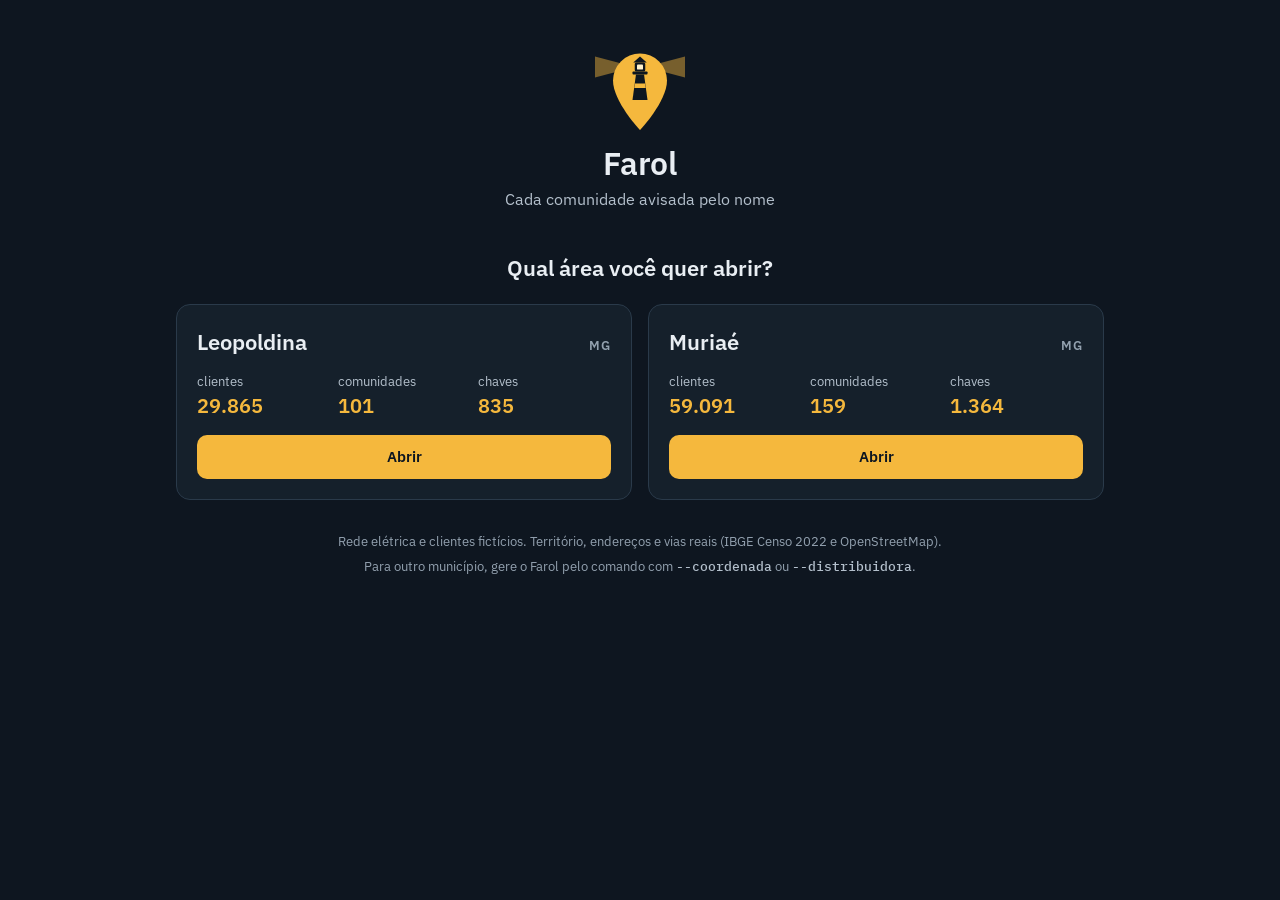
==== saida/index.html @ 522ca76a "Página de entrada, tela de abertura, Trocar área e JavaScript do mapa em MVC Co-Authored-By: Claude " ====
<!doctype html>
<html lang="pt-BR">
<head>
<meta charset="utf-8">
<!-- Página sem script (script-src 'none'); só imagens e fontes embutidas. Calculada pelo entrada.py. -->
<meta http-equiv="Content-Security-Policy" content="default-src 'none'; script-src 'none'; style-src 'unsafe-inline'; img-src https://server.arcgisonline.com data:; font-src data:; connect-src 'none'; media-src 'none'; object-src 'none'; frame-src 'none'; worker-src 'none'; base-uri 'none'; form-action 'none'">
<meta name="viewport" content="width=device-width, initial-scale=1">
<title>Farol · Escolha a área</title>
<link rel="icon" type="image/svg+xml" href="[data-uri]">
<!-- IBM Plex Sans embutida (SIL OFL 1.1; ver vendor/ibm-plex/) -->
<style>@font-face{font-family:'IBM Plex Sans';font-style:normal;font-weight:400;font-display:swap;src:url([data-uri]) format('woff2')}
@font-face{font-family:'IBM Plex Sans';font-style:normal;font-weight:500;font-display:swap;src:url([data-uri]) format('woff2')}
@font-face{font-family:'IBM Plex Sans';font-style:normal;font-weight:600;font-display:swap;src:url([data-uri]) format('woff2')}
@font-face{font-family:'IBM Plex Mono';font-style:normal;font-weight:500;font-display:swap;src:url([data-uri]) format('woff2')}</style>
<style>
:root { color-scheme: dark; --noite: #0E1620; --sup: #15202B; --sup2: #1C2A37; --linha: #2A3A4A; --texto: #E9EEF3;
  --texto2: #B4C0CC; --apagado: #93A1AF; --ambar: #F5B83D; --info: #6CB4FF; }
* { box-sizing: border-box; }
html, body { margin: 0; min-height: 100%; background: var(--noite); color: var(--texto);
  font: 15px/1.5 "IBM Plex Sans", system-ui, -apple-system, "Segoe UI", sans-serif; }
main { max-width: 960px; margin: 0 auto; padding: 40px 16px 32px; }
.mono { font-family: "IBM Plex Mono", ui-monospace, Consolas, monospace; }

/* Abertura: logo, nome e slogan no topo da página */
.topo { display: grid; justify-items: center; gap: 6px; text-align: center; }
.topo svg { width: 96px; height: 96px; display: block; }
.nome { margin: 4px 0 0; font-size: 32px; font-weight: 600; letter-spacing: -.01em; line-height: 1.1; }
.slogan { margin: 0; font-size: 16px; color: var(--texto2); }

/* Escolha da área */
.escolha { margin-top: 40px; }
h1 { margin: 0 0 20px; font-size: 22px; font-weight: 600; text-align: center; }
.cartoes { display: grid; grid-template-columns: repeat(auto-fit, minmax(260px, 1fr)); gap: 16px; margin: 0; padding: 0; list-style: none; }
.cartao { display: grid; gap: 14px; padding: 20px; border-radius: 14px; background: var(--sup); border: 1px solid var(--linha); }
.cartao-cab { display: flex; align-items: baseline; justify-content: space-between; gap: 10px; }
.cartao h2 { margin: 0; font-size: 22px; font-weight: 600; }
.uf { font-size: 13px; font-weight: 600; letter-spacing: .07em; color: var(--apagado); }
.numeros { display: grid; grid-template-columns: repeat(3, minmax(0, 1fr)); gap: 8px; margin: 0; }
.numeros div { min-width: 0; }
.numeros dt { font-size: 12.5px; color: var(--texto2); }
.numeros dd { margin: 0; font-size: 20px; font-weight: 600; color: var(--ambar); font-variant-numeric: tabular-nums; }
.abrir { display: flex; align-items: center; justify-content: center; min-height: 44px; border-radius: 10px;
  background: var(--ambar); color: var(--noite); font-weight: 600; text-decoration: none; }
.abrir:hover { filter: brightness(1.06); }
.abrir:focus-visible { outline: 2px solid var(--info); outline-offset: 2px; }
.vazio { text-align: center; color: var(--texto2); }
footer { margin-top: 32px; display: grid; gap: 6px; text-align: center; font-size: 13px; color: var(--apagado); }
footer p { margin: 0; }
code { font-family: "IBM Plex Mono", ui-monospace, Consolas, monospace; font-size: 12.5px; color: var(--texto2); white-space: nowrap; }

/* Abertura curta, só com CSS (~1,2 s): o logo aparece grande no centro, o feixe gira uma vez,
   o logo sobe para o topo e os cartões aparecem. Com movimento reduzido, a página já abre pronta. */
.topo .feixe { transform-box: view-box; transform-origin: 32px 18px; }
@media (prefers-reduced-motion: no-preference) {
  .topo { animation: subir .5s cubic-bezier(.2, .7, .2, 1) .7s both; }
  .topo svg { animation: encolher .5s cubic-bezier(.2, .7, .2, 1) .7s both; }
  .topo .feixe { animation: feixe-gira .7s ease-in-out both; }
  .nome, .slogan { animation: surgir .35s ease .25s both; }
  .escolha, footer { animation: surgir .4s ease .95s both; }
}
/* só o logo cresce (o cabeçalho inteiro ampliado passaria da largura da tela) */
@keyframes subir { from { transform: translateY(calc(50vh - 150px)); } to { transform: none; } }
@keyframes encolher { from { transform: scale(1.6); } to { transform: none; } }
@keyframes feixe-gira { 0% { transform: scaleX(1); } 25% { transform: scaleX(.12); opacity: .5; } 50% { transform: scaleX(-1); }
  75% { transform: scaleX(-.12); opacity: .5; } 100% { transform: scaleX(1); } }
@keyframes surgir { from { opacity: 0; transform: translateY(10px); } to { opacity: 1; transform: none; } }
</style>
</head>
<body>
<main>
  <header class="topo">
    <svg xmlns="http://www.w3.org/2000/svg" viewBox="0 0 64 64" fill="none">
  <g class="feixe">
  <path d="M28.5 18 L2 11 L2 25 Z" fill="#F5B83D" opacity="0.45"/>
  <path d="M35.5 18 L62 11 L62 25 Z" fill="#F5B83D" opacity="0.45"/>
  </g>
  <path d="M32 60 C32 60 14 41 14 27 A18 18 0 0 1 50 27 C50 41 32 60 32 60 Z" fill="#F5B83D"/>
  <path d="M27.5 15 L32 11 L36.5 15 Z" fill="#0E1620"/>
  <rect x="28.5" y="15" width="7" height="6" rx="1" fill="#0E1620"/>
  <rect x="30" y="16.3" width="4" height="3.4" rx="0.6" fill="#FFF1CC"/>
  <rect x="27" y="21" width="10" height="2" rx="0.5" fill="#0E1620"/>
  <path d="M29.3 23 L34.7 23 L37 40 L27 40 Z" fill="#0E1620"/>
  <path d="M28.6 29 L35.4 29 L35.8 32 L28.2 32 Z" fill="#F5B83D"/>
</svg>
    <p class="nome">Farol</p>
    <p class="slogan">Cada comunidade avisada pelo nome</p>
  </header>
  <section class="escolha" aria-labelledby="pergunta">
    <h1 id="pergunta">Qual área você quer abrir?</h1>
    <ul class="cartoes">
      <li class="cartao">
        <div class="cartao-cab"><h2>Leopoldina</h2><span class="uf">MG</span></div>
        <dl class="numeros">
          <div><dt>clientes</dt><dd>29.865</dd></div>
          <div><dt>comunidades</dt><dd>101</dd></div>
          <div><dt>chaves</dt><dd>835</dd></div>
        </dl>
        <a class="abrir" href="mapa_comunidades.html" aria-label="Abrir Leopoldina/MG">Abrir</a>
      </li>
      <li class="cartao">
        <div class="cartao-cab"><h2>Muriaé</h2><span class="uf">MG</span></div>
        <dl class="numeros">
          <div><dt>clientes</dt><dd>59.091</dd></div>
          <div><dt>comunidades</dt><dd>159</dd></div>
          <div><dt>chaves</dt><dd>1.364</dd></div>
        </dl>
        <a class="abrir" href="muriae/mapa_comunidades.html" aria-label="Abrir Muriaé/MG">Abrir</a>
      </li>
    </ul>
  </section>
  <footer>
    <p>Rede elétrica e clientes fictícios. Território, endereços e vias reais (IBGE Censo 2022 e OpenStreetMap).</p>
    <p>Para outro município, gere o Farol pelo comando com <code>--coordenada</code> ou <code>--distribuidora</code>.</p>
  </footer>
</main>
</body>
</html>
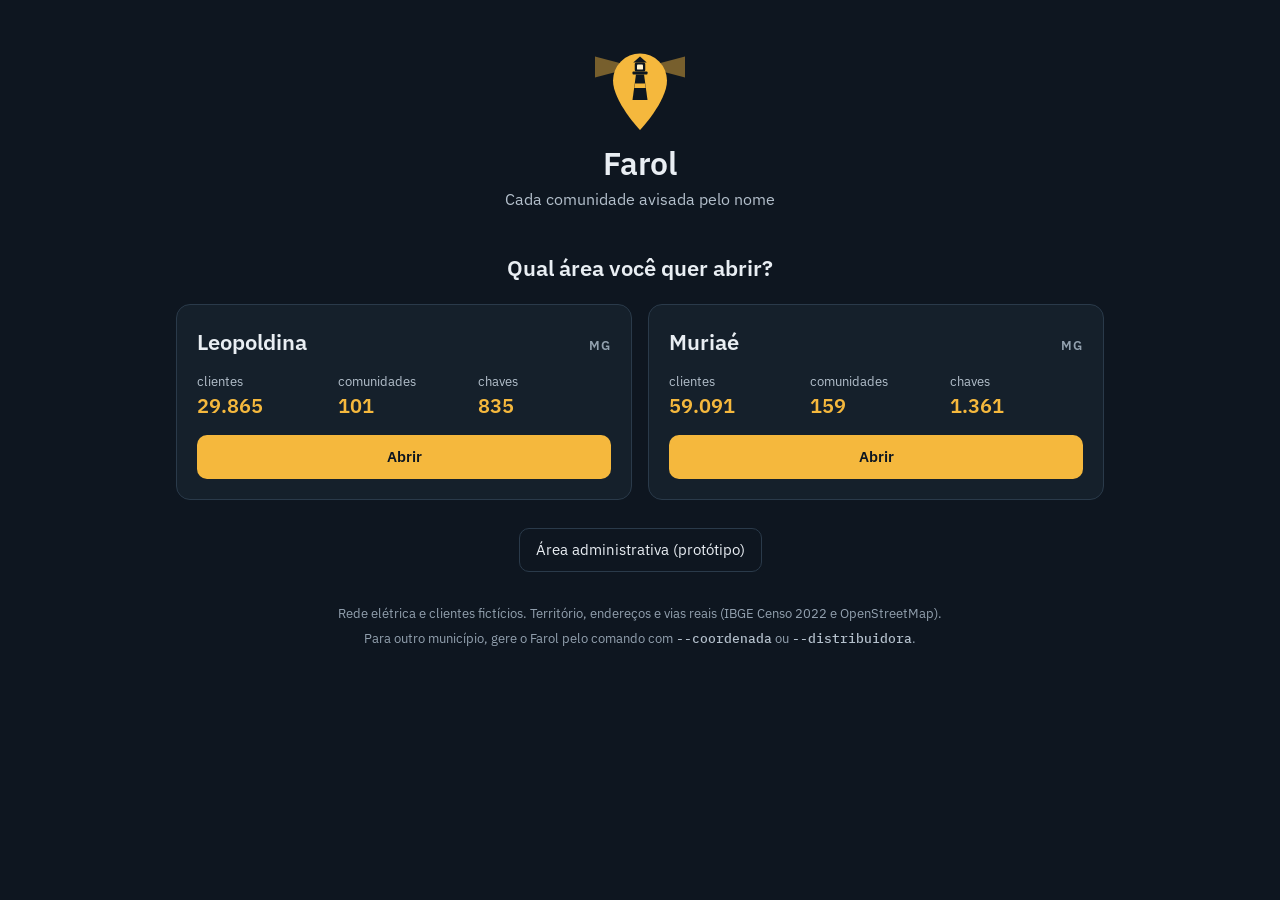
==== commit ca0a080b: "Área administrativa (protótipo): empresas, usuários, perfis e geração do .toml - saida/admin.html ge" ====
--- a/saida/index.html
+++ b/saida/index.html
@@ -44,9 +44,27 @@
 .abrir:hover { filter: brightness(1.06); }
 .abrir:focus-visible { outline: 2px solid var(--info); outline-offset: 2px; }
 .vazio { text-align: center; color: var(--texto2); }
+.admin { margin: 28px 0 0; text-align: center; }
+.admin a { display: inline-flex; align-items: center; min-height: 44px; padding: 0 16px; border-radius: 10px;
+  border: 1px solid var(--linha); color: var(--texto); text-decoration: none; }
+.admin a:hover { background: var(--sup); }
+.admin a:focus-visible { outline: 2px solid var(--info); outline-offset: 2px; }
 footer { margin-top: 32px; display: grid; gap: 6px; text-align: center; font-size: 13px; color: var(--apagado); }
 footer p { margin: 0; }
 code { font-family: "IBM Plex Mono", ui-monospace, Consolas, monospace; font-size: 12.5px; color: var(--texto2); white-space: nowrap; }
+
+@media (max-width: 640px) {
+  main { padding-top: 28px; }
+  .nome { font-size: 28px; }
+  .slogan { font-size: 14px; }
+  .escolha { margin-top: 28px; }
+  h1 { font-size: 20px; margin-bottom: 16px; }
+  .cartoes { gap: 12px; }
+  .cartao { padding: 16px; }
+  .cartao h2 { font-size: 20px; }
+  .numeros { gap: 6px; }
+  .numeros dd { font-size: 18px; }
+}
 
 /* Abertura curta, só com CSS (~1,2 s): o logo aparece grande no centro, o feixe gira uma vez,
    o logo sobe para o topo e os cartões aparecem. Com movimento reduzido, a página já abre pronta. */
@@ -56,7 +74,7 @@
   .topo svg { animation: encolher .5s cubic-bezier(.2, .7, .2, 1) .7s both; }
   .topo .feixe { animation: feixe-gira .7s ease-in-out both; }
   .nome, .slogan { animation: surgir .35s ease .25s both; }
-  .escolha, footer { animation: surgir .4s ease .95s both; }
+  .escolha, .admin, footer { animation: surgir .4s ease .95s both; }
 }
 /* só o logo cresce (o cabeçalho inteiro ampliado passaria da largura da tela) */
 @keyframes subir { from { transform: translateY(calc(50vh - 150px)); } to { transform: none; } }
@@ -102,12 +120,13 @@
         <dl class="numeros">
           <div><dt>clientes</dt><dd>59.091</dd></div>
           <div><dt>comunidades</dt><dd>159</dd></div>
-          <div><dt>chaves</dt><dd>1.364</dd></div>
+          <div><dt>chaves</dt><dd>1.361</dd></div>
         </dl>
         <a class="abrir" href="muriae/mapa_comunidades.html" aria-label="Abrir Muriaé/MG">Abrir</a>
       </li>
     </ul>
   </section>
+  <p class="admin"><a href="admin.html">Área administrativa (protótipo)</a></p>
   <footer>
     <p>Rede elétrica e clientes fictícios. Território, endereços e vias reais (IBGE Censo 2022 e OpenStreetMap).</p>
     <p>Para outro município, gere o Farol pelo comando com <code>--coordenada</code> ou <code>--distribuidora</code>.</p>
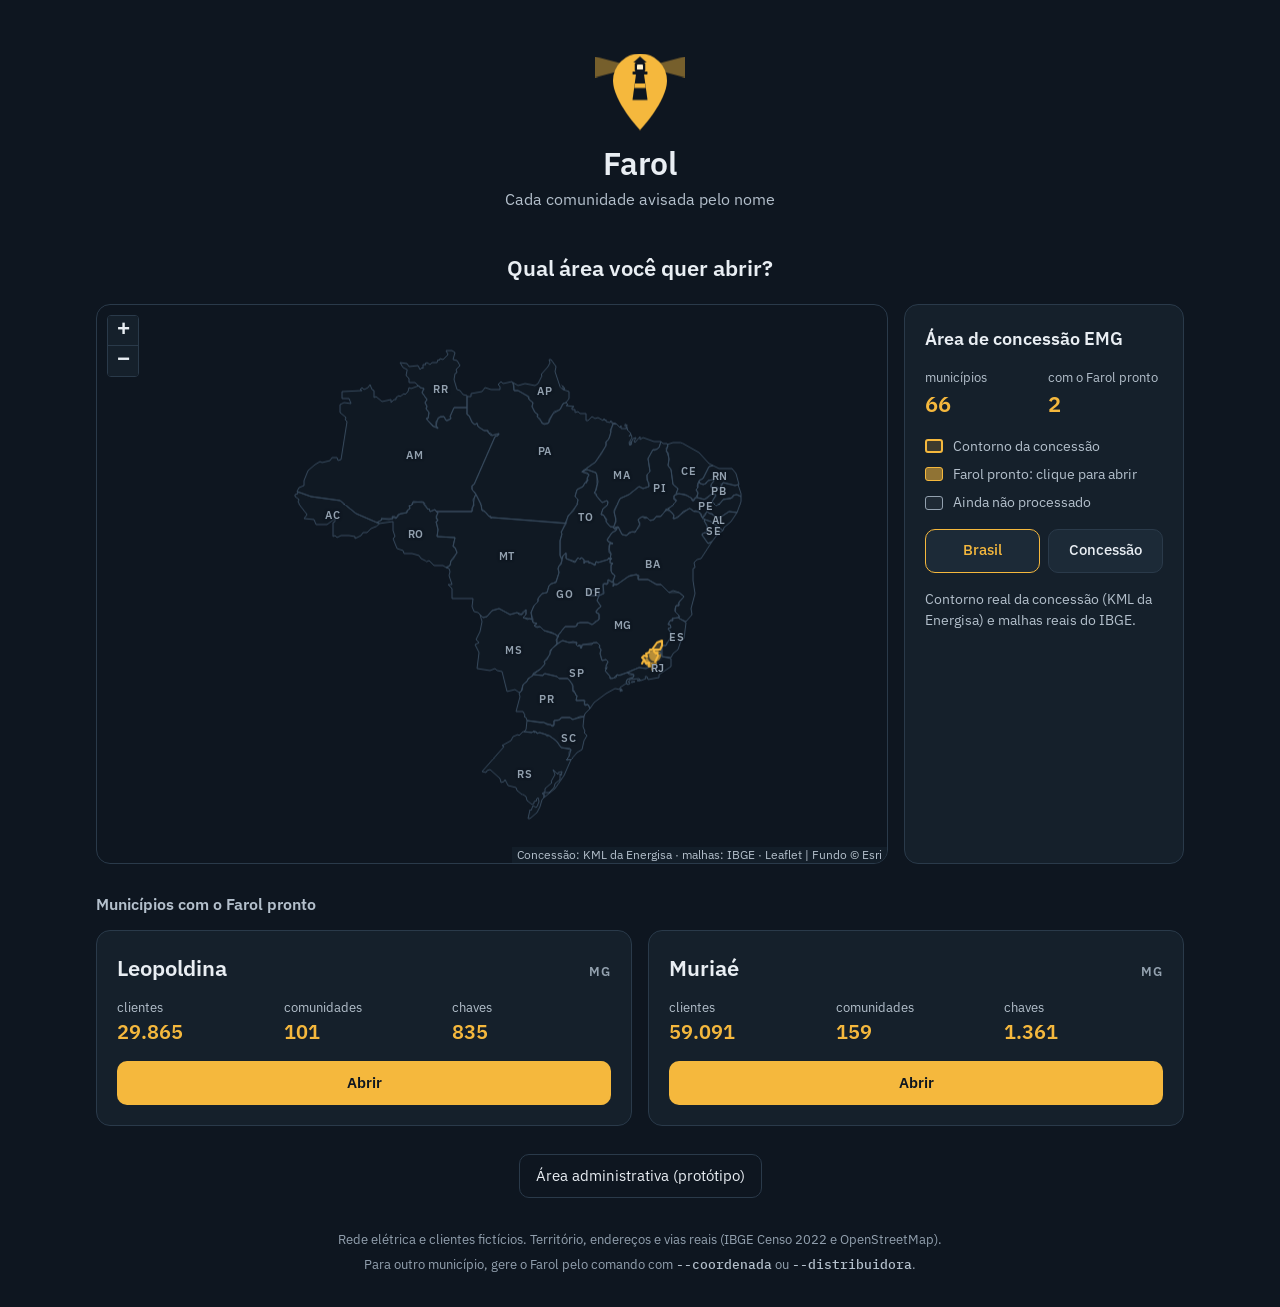
==== commit f5f37de7: "Alteração para uso de API e concessao real" ====
--- a/saida/index.html
+++ b/saida/index.html
@@ -2,8 +2,8 @@
 <html lang="pt-BR">
 <head>
 <meta charset="utf-8">
-<!-- Página sem script (script-src 'none'); só imagens e fontes embutidas. Calculada pelo entrada.py. -->
-<meta http-equiv="Content-Security-Policy" content="default-src 'none'; script-src 'none'; style-src 'unsafe-inline'; img-src https://server.arcgisonline.com data:; font-src data:; connect-src 'none'; media-src 'none'; object-src 'none'; frame-src 'none'; worker-src 'none'; base-uri 'none'; form-action 'none'">
+<!-- Só os scripts embutidos rodam (pelo hash) e só os fundos de mapa da Esri vêm de fora. Calculada pelo entrada.py. -->
+<meta http-equiv="Content-Security-Policy" content="default-src 'none'; script-src 'sha256-20nQCchB9co0qIjJZRGuk2/Z9VM+kNiyxNV1lvTlZBo=' 'sha256-4aiwLzIqcKxKXGsIqwdocZIuFwCmKfor5ud2SRmjZ/4='; style-src 'unsafe-inline'; img-src https://server.arcgisonline.com data:; font-src data:; connect-src 'none'; media-src 'none'; object-src 'none'; frame-src 'none'; worker-src 'none'; base-uri 'none'; form-action 'none'">
 <meta name="viewport" content="width=device-width, initial-scale=1">
 <title>Farol · Escolha a área</title>
 <link rel="icon" type="image/svg+xml" href="[data-uri]">
@@ -12,13 +12,676 @@
 @font-face{font-family:'IBM Plex Sans';font-style:normal;font-weight:500;font-display:swap;src:url([data-uri]) format('woff2')}
 @font-face{font-family:'IBM Plex Sans';font-style:normal;font-weight:600;font-display:swap;src:url([data-uri]) format('woff2')}
 @font-face{font-family:'IBM Plex Mono';font-style:normal;font-weight:500;font-display:swap;src:url([data-uri]) format('woff2')}</style>
+<!-- Leaflet 1.9.4 embutido (BSD-2; ver vendor/leaflet/) -->
+<style>/* required styles */
+
+.leaflet-pane,
+.leaflet-tile,
+.leaflet-marker-icon,
+.leaflet-marker-shadow,
+.leaflet-tile-container,
+.leaflet-pane > svg,
+.leaflet-pane > canvas,
+.leaflet-zoom-box,
+.leaflet-image-layer,
+.leaflet-layer {
+	position: absolute;
+	left: 0;
+	top: 0;
+	}
+.leaflet-container {
+	overflow: hidden;
+	}
+.leaflet-tile,
+.leaflet-marker-icon,
+.leaflet-marker-shadow {
+	-webkit-user-select: none;
+	   -moz-user-select: none;
+	        user-select: none;
+	  -webkit-user-drag: none;
+	}
+/* Prevents IE11 from highlighting tiles in blue */
+.leaflet-tile::selection {
+	background: transparent;
+}
+/* Safari renders non-retina tile on retina better with this, but Chrome is worse */
+.leaflet-safari .leaflet-tile {
+	image-rendering: -webkit-optimize-contrast;
+	}
+/* hack that prevents hw layers "stretching" when loading new tiles */
+.leaflet-safari .leaflet-tile-container {
+	width: 1600px;
+	height: 1600px;
+	-webkit-transform-origin: 0 0;
+	}
+.leaflet-marker-icon,
+.leaflet-marker-shadow {
+	display: block;
+	}
+/* .leaflet-container svg: reset svg max-width decleration shipped in Joomla! (joomla.org) 3.x */
+/* .leaflet-container img: map is broken in FF if you have max-width: 100% on tiles */
+.leaflet-container .leaflet-overlay-pane svg {
+	max-width: none !important;
+	max-height: none !important;
+	}
+.leaflet-container .leaflet-marker-pane img,
+.leaflet-container .leaflet-shadow-pane img,
+.leaflet-container .leaflet-tile-pane img,
+.leaflet-container img.leaflet-image-layer,
+.leaflet-container .leaflet-tile {
+	max-width: none !important;
+	max-height: none !important;
+	width: auto;
+	padding: 0;
+	}
+
+.leaflet-container img.leaflet-tile {
+	/* See: https://bugs.chromium.org/p/chromium/issues/detail?id=600120 */
+	mix-blend-mode: plus-lighter;
+}
+
+.leaflet-container.leaflet-touch-zoom {
+	-ms-touch-action: pan-x pan-y;
+	touch-action: pan-x pan-y;
+	}
+.leaflet-container.leaflet-touch-drag {
+	-ms-touch-action: pinch-zoom;
+	/* Fallback for FF which doesn't support pinch-zoom */
+	touch-action: none;
+	touch-action: pinch-zoom;
+}
+.leaflet-container.leaflet-touch-drag.leaflet-touch-zoom {
+	-ms-touch-action: none;
+	touch-action: none;
+}
+.leaflet-container {
+	-webkit-tap-highlight-color: transparent;
+}
+.leaflet-container a {
+	-webkit-tap-highlight-color: rgba(51, 181, 229, 0.4);
+}
+.leaflet-tile {
+	filter: inherit;
+	visibility: hidden;
+	}
+.leaflet-tile-loaded {
+	visibility: inherit;
+	}
+.leaflet-zoom-box {
+	width: 0;
+	height: 0;
+	-moz-box-sizing: border-box;
+	     box-sizing: border-box;
+	z-index: 800;
+	}
+/* workaround for https://bugzilla.mozilla.org/show_bug.cgi?id=888319 */
+.leaflet-overlay-pane svg {
+	-moz-user-select: none;
+	}
+
+.leaflet-pane         { z-index: 400; }
+
+.leaflet-tile-pane    { z-index: 200; }
+.leaflet-overlay-pane { z-index: 400; }
+.leaflet-shadow-pane  { z-index: 500; }
+.leaflet-marker-pane  { z-index: 600; }
+.leaflet-tooltip-pane   { z-index: 650; }
+.leaflet-popup-pane   { z-index: 700; }
+
+.leaflet-map-pane canvas { z-index: 100; }
+.leaflet-map-pane svg    { z-index: 200; }
+
+.leaflet-vml-shape {
+	width: 1px;
+	height: 1px;
+	}
+.lvml {
+	behavior: url(#default#VML);
+	display: inline-block;
+	position: absolute;
+	}
+
+
+/* control positioning */
+
+.leaflet-control {
+	position: relative;
+	z-index: 800;
+	pointer-events: visiblePainted; /* IE 9-10 doesn't have auto */
+	pointer-events: auto;
+	}
+.leaflet-top,
+.leaflet-bottom {
+	position: absolute;
+	z-index: 1000;
+	pointer-events: none;
+	}
+.leaflet-top {
+	top: 0;
+	}
+.leaflet-right {
+	right: 0;
+	}
+.leaflet-bottom {
+	bottom: 0;
+	}
+.leaflet-left {
+	left: 0;
+	}
+.leaflet-control {
+	float: left;
+	clear: both;
+	}
+.leaflet-right .leaflet-control {
+	float: right;
+	}
+.leaflet-top .leaflet-control {
+	margin-top: 10px;
+	}
+.leaflet-bottom .leaflet-control {
+	margin-bottom: 10px;
+	}
+.leaflet-left .leaflet-control {
+	margin-left: 10px;
+	}
+.leaflet-right .leaflet-control {
+	margin-right: 10px;
+	}
+
+
+/* zoom and fade animations */
+
+.leaflet-fade-anim .leaflet-popup {
+	opacity: 0;
+	-webkit-transition: opacity 0.2s linear;
+	   -moz-transition: opacity 0.2s linear;
+	        transition: opacity 0.2s linear;
+	}
+.leaflet-fade-anim .leaflet-map-pane .leaflet-popup {
+	opacity: 1;
+	}
+.leaflet-zoom-animated {
+	-webkit-transform-origin: 0 0;
+	    -ms-transform-origin: 0 0;
+	        transform-origin: 0 0;
+	}
+svg.leaflet-zoom-animated {
+	will-change: transform;
+}
+
+.leaflet-zoom-anim .leaflet-zoom-animated {
+	-webkit-transition: -webkit-transform 0.25s cubic-bezier(0,0,0.25,1);
+	   -moz-transition:    -moz-transform 0.25s cubic-bezier(0,0,0.25,1);
+	        transition:         transform 0.25s cubic-bezier(0,0,0.25,1);
+	}
+.leaflet-zoom-anim .leaflet-tile,
+.leaflet-pan-anim .leaflet-tile {
+	-webkit-transition: none;
+	   -moz-transition: none;
+	        transition: none;
+	}
+
+.leaflet-zoom-anim .leaflet-zoom-hide {
+	visibility: hidden;
+	}
+
+
+/* cursors */
+
+.leaflet-interactive {
+	cursor: pointer;
+	}
+.leaflet-grab {
+	cursor: -webkit-grab;
+	cursor:    -moz-grab;
+	cursor:         grab;
+	}
+.leaflet-crosshair,
+.leaflet-crosshair .leaflet-interactive {
+	cursor: crosshair;
+	}
+.leaflet-popup-pane,
+.leaflet-control {
+	cursor: auto;
+	}
+.leaflet-dragging .leaflet-grab,
+.leaflet-dragging .leaflet-grab .leaflet-interactive,
+.leaflet-dragging .leaflet-marker-draggable {
+	cursor: move;
+	cursor: -webkit-grabbing;
+	cursor:    -moz-grabbing;
+	cursor:         grabbing;
+	}
+
+/* marker & overlays interactivity */
+.leaflet-marker-icon,
+.leaflet-marker-shadow,
+.leaflet-image-layer,
+.leaflet-pane > svg path,
+.leaflet-tile-container {
+	pointer-events: none;
+	}
+
+.leaflet-marker-icon.leaflet-interactive,
+.leaflet-image-layer.leaflet-interactive,
+.leaflet-pane > svg path.leaflet-interactive,
+svg.leaflet-image-layer.leaflet-interactive path {
+	pointer-events: visiblePainted; /* IE 9-10 doesn't have auto */
+	pointer-events: auto;
+	}
+
+/* visual tweaks */
+
+.leaflet-container {
+	background: #ddd;
+	outline-offset: 1px;
+	}
+.leaflet-container a {
+	color: #0078A8;
+	}
+.leaflet-zoom-box {
+	border: 2px dotted #38f;
+	background: rgba(255,255,255,0.5);
+	}
+
+
+/* general typography */
+.leaflet-container {
+	font-family: "Helvetica Neue", Arial, Helvetica, sans-serif;
+	font-size: 12px;
+	font-size: 0.75rem;
+	line-height: 1.5;
+	}
+
+
+/* general toolbar styles */
+
+.leaflet-bar {
+	box-shadow: 0 1px 5px rgba(0,0,0,0.65);
+	border-radius: 4px;
+	}
+.leaflet-bar a {
+	background-color: #fff;
+	border-bottom: 1px solid #ccc;
+	width: 26px;
+	height: 26px;
+	line-height: 26px;
+	display: block;
+	text-align: center;
+	text-decoration: none;
+	color: black;
+	}
+.leaflet-bar a,
+.leaflet-control-layers-toggle {
+	background-position: 50% 50%;
+	background-repeat: no-repeat;
+	display: block;
+	}
+.leaflet-bar a:hover,
+.leaflet-bar a:focus {
+	background-color: #f4f4f4;
+	}
+.leaflet-bar a:first-child {
+	border-top-left-radius: 4px;
+	border-top-right-radius: 4px;
+	}
+.leaflet-bar a:last-child {
+	border-bottom-left-radius: 4px;
+	border-bottom-right-radius: 4px;
+	border-bottom: none;
+	}
+.leaflet-bar a.leaflet-disabled {
+	cursor: default;
+	background-color: #f4f4f4;
+	color: #bbb;
+	}
+
+.leaflet-touch .leaflet-bar a {
+	width: 30px;
+	height: 30px;
+	line-height: 30px;
+	}
+.leaflet-touch .leaflet-bar a:first-child {
+	border-top-left-radius: 2px;
+	border-top-right-radius: 2px;
+	}
+.leaflet-touch .leaflet-bar a:last-child {
+	border-bottom-left-radius: 2px;
+	border-bottom-right-radius: 2px;
+	}
+
+/* zoom control */
+
+.leaflet-control-zoom-in,
+.leaflet-control-zoom-out {
+	font: bold 18px 'Lucida Console', Monaco, monospace;
+	text-indent: 1px;
+	}
+
+.leaflet-touch .leaflet-control-zoom-in, .leaflet-touch .leaflet-control-zoom-out  {
+	font-size: 22px;
+	}
+
+
+/* layers control */
+
+.leaflet-control-layers {
+	box-shadow: 0 1px 5px rgba(0,0,0,0.4);
+	background: #fff;
+	border-radius: 5px;
+	}
+.leaflet-control-layers-toggle {
+	background-image: url(images/layers.png);
+	width: 36px;
+	height: 36px;
+	}
+.leaflet-retina .leaflet-control-layers-toggle {
+	background-image: url(images/layers-2x.png);
+	background-size: 26px 26px;
+	}
+.leaflet-touch .leaflet-control-layers-toggle {
+	width: 44px;
+	height: 44px;
+	}
+.leaflet-control-layers .leaflet-control-layers-list,
+.leaflet-control-layers-expanded .leaflet-control-layers-toggle {
+	display: none;
+	}
+.leaflet-control-layers-expanded .leaflet-control-layers-list {
+	display: block;
+	position: relative;
+	}
+.leaflet-control-layers-expanded {
+	padding: 6px 10px 6px 6px;
+	color: #333;
+	background: #fff;
+	}
+.leaflet-control-layers-scrollbar {
+	overflow-y: scroll;
+	overflow-x: hidden;
+	padding-right: 5px;
+	}
+.leaflet-control-layers-selector {
+	margin-top: 2px;
+	position: relative;
+	top: 1px;
+	}
+.leaflet-control-layers label {
+	display: block;
+	font-size: 13px;
+	font-size: 1.08333em;
+	}
+.leaflet-control-layers-separator {
+	height: 0;
+	border-top: 1px solid #ddd;
+	margin: 5px -10px 5px -6px;
+	}
+
+/* Default icon URLs */
+.leaflet-default-icon-path { /* used only in path-guessing heuristic, see L.Icon.Default */
+	background-image: url(images/marker-icon.png);
+	}
+
+
+/* attribution and scale controls */
+
+.leaflet-container .leaflet-control-attribution {
+	background: #fff;
+	background: rgba(255, 255, 255, 0.8);
+	margin: 0;
+	}
+.leaflet-control-attribution,
+.leaflet-control-scale-line {
+	padding: 0 5px;
+	color: #333;
+	line-height: 1.4;
+	}
+.leaflet-control-attribution a {
+	text-decoration: none;
+	}
+.leaflet-control-attribution a:hover,
+.leaflet-control-attribution a:focus {
+	text-decoration: underline;
+	}
+.leaflet-attribution-flag {
+	display: inline !important;
+	vertical-align: baseline !important;
+	width: 1em;
+	height: 0.6669em;
+	}
+.leaflet-left .leaflet-control-scale {
+	margin-left: 5px;
+	}
+.leaflet-bottom .leaflet-control-scale {
+	margin-bottom: 5px;
+	}
+.leaflet-control-scale-line {
+	border: 2px solid #777;
+	border-top: none;
+	line-height: 1.1;
+	padding: 2px 5px 1px;
+	white-space: nowrap;
+	-moz-box-sizing: border-box;
+	     box-sizing: border-box;
+	background: rgba(255, 255, 255, 0.8);
+	text-shadow: 1px 1px #fff;
+	}
+.leaflet-control-scale-line:not(:first-child) {
+	border-top: 2px solid #777;
+	border-bottom: none;
+	margin-top: -2px;
+	}
+.leaflet-control-scale-line:not(:first-child):not(:last-child) {
+	border-bottom: 2px solid #777;
+	}
+
+.leaflet-touch .leaflet-control-attribution,
+.leaflet-touch .leaflet-control-layers,
+.leaflet-touch .leaflet-bar {
+	box-shadow: none;
+	}
+.leaflet-touch .leaflet-control-layers,
+.leaflet-touch .leaflet-bar {
+	border: 2px solid rgba(0,0,0,0.2);
+	background-clip: padding-box;
+	}
+
+
+/* popup */
+
+.leaflet-popup {
+	position: absolute;
+	text-align: center;
+	margin-bottom: 20px;
+	}
+.leaflet-popup-content-wrapper {
+	padding: 1px;
+	text-align: left;
+	border-radius: 12px;
+	}
+.leaflet-popup-content {
+	margin: 13px 24px 13px 20px;
+	line-height: 1.3;
+	font-size: 13px;
+	font-size: 1.08333em;
+	min-height: 1px;
+	}
+.leaflet-popup-content p {
+	margin: 17px 0;
+	margin: 1.3em 0;
+	}
+.leaflet-popup-tip-container {
+	width: 40px;
+	height: 20px;
+	position: absolute;
+	left: 50%;
+	margin-top: -1px;
+	margin-left: -20px;
+	overflow: hidden;
+	pointer-events: none;
+	}
+.leaflet-popup-tip {
+	width: 17px;
+	height: 17px;
+	padding: 1px;
+
+	margin: -10px auto 0;
+	pointer-events: auto;
+
+	-webkit-transform: rotate(45deg);
+	   -moz-transform: rotate(45deg);
+	    -ms-transform: rotate(45deg);
+	        transform: rotate(45deg);
+	}
+.leaflet-popup-content-wrapper,
+.leaflet-popup-tip {
+	background: white;
+	color: #333;
+	box-shadow: 0 3px 14px rgba(0,0,0,0.4);
+	}
+.leaflet-container a.leaflet-popup-close-button {
+	position: absolute;
+	top: 0;
+	right: 0;
+	border: none;
+	text-align: center;
+	width: 24px;
+	height: 24px;
+	font: 16px/24px Tahoma, Verdana, sans-serif;
+	color: #757575;
+	text-decoration: none;
+	background: transparent;
+	}
+.leaflet-container a.leaflet-popup-close-button:hover,
+.leaflet-container a.leaflet-popup-close-button:focus {
+	color: #585858;
+	}
+.leaflet-popup-scrolled {
+	overflow: auto;
+	}
+
+.leaflet-oldie .leaflet-popup-content-wrapper {
+	-ms-zoom: 1;
+	}
+.leaflet-oldie .leaflet-popup-tip {
+	width: 24px;
+	margin: 0 auto;
+
+	-ms-filter: "progid:DXImageTransform.Microsoft.Matrix(M11=0.70710678, M12=0.70710678, M21=-0.70710678, M22=0.70710678)";
+	filter: progid:DXImageTransform.Microsoft.Matrix(M11=0.70710678, M12=0.70710678, M21=-0.70710678, M22=0.70710678);
+	}
+
+.leaflet-oldie .leaflet-control-zoom,
+.leaflet-oldie .leaflet-control-layers,
+.leaflet-oldie .leaflet-popup-content-wrapper,
+.leaflet-oldie .leaflet-popup-tip {
+	border: 1px solid #999;
+	}
+
+
+/* div icon */
+
+.leaflet-div-icon {
+	background: #fff;
+	border: 1px solid #666;
+	}
+
+
+/* Tooltip */
+/* Base styles for the element that has a tooltip */
+.leaflet-tooltip {
+	position: absolute;
+	padding: 6px;
+	background-color: #fff;
+	border: 1px solid #fff;
+	border-radius: 3px;
+	color: #222;
+	white-space: nowrap;
+	-webkit-user-select: none;
+	-moz-user-select: none;
+	-ms-user-select: none;
+	user-select: none;
+	pointer-events: none;
+	box-shadow: 0 1px 3px rgba(0,0,0,0.4);
+	}
+.leaflet-tooltip.leaflet-interactive {
+	cursor: pointer;
+	pointer-events: auto;
+	}
+.leaflet-tooltip-top:before,
+.leaflet-tooltip-bottom:before,
+.leaflet-tooltip-left:before,
+.leaflet-tooltip-right:before {
+	position: absolute;
+	pointer-events: none;
+	border: 6px solid transparent;
+	background: transparent;
+	content: "";
+	}
+
+/* Directions */
+
+.leaflet-tooltip-bottom {
+	margin-top: 6px;
+}
+.leaflet-tooltip-top {
+	margin-top: -6px;
+}
+.leaflet-tooltip-bottom:before,
+.leaflet-tooltip-top:before {
+	left: 50%;
+	margin-left: -6px;
+	}
+.leaflet-tooltip-top:before {
+	bottom: 0;
+	margin-bottom: -12px;
+	border-top-color: #fff;
+	}
+.leaflet-tooltip-bottom:before {
+	top: 0;
+	margin-top: -12px;
+	margin-left: -6px;
+	border-bottom-color: #fff;
+	}
+.leaflet-tooltip-left {
+	margin-left: -6px;
+}
+.leaflet-tooltip-right {
+	margin-left: 6px;
+}
+.leaflet-tooltip-left:before,
+.leaflet-tooltip-right:before {
+	top: 50%;
+	margin-top: -6px;
+	}
+.leaflet-tooltip-left:before {
+	right: 0;
+	margin-right: -12px;
+	border-left-color: #fff;
+	}
+.leaflet-tooltip-right:before {
+	left: 0;
+	margin-left: -12px;
+	border-right-color: #fff;
+	}
+
+/* Printing */
+
+@media print {
+	/* Prevent printers from removing background-images of controls. */
+	.leaflet-control {
+		-webkit-print-color-adjust: exact;
+		print-color-adjust: exact;
+		}
+	}
+</style>
 <style>
 :root { color-scheme: dark; --noite: #0E1620; --sup: #15202B; --sup2: #1C2A37; --linha: #2A3A4A; --texto: #E9EEF3;
   --texto2: #B4C0CC; --apagado: #93A1AF; --ambar: #F5B83D; --info: #6CB4FF; }
 * { box-sizing: border-box; }
 html, body { margin: 0; min-height: 100%; background: var(--noite); color: var(--texto);
   font: 15px/1.5 "IBM Plex Sans", system-ui, -apple-system, "Segoe UI", sans-serif; }
-main { max-width: 960px; margin: 0 auto; padding: 40px 16px 32px; }
+main { max-width: 1120px; margin: 0 auto; padding: 40px 16px 32px; }
 .mono { font-family: "IBM Plex Mono", ui-monospace, Consolas, monospace; }
 
 /* Abertura: logo, nome e slogan no topo da página */
@@ -44,6 +707,52 @@
 .abrir:hover { filter: brightness(1.06); }
 .abrir:focus-visible { outline: 2px solid var(--info); outline-offset: 2px; }
 .vazio { text-align: center; color: var(--texto2); }
+
+/* Mapa do Brasil: UFs, área de concessão e municípios. Só aparece com script (html.com-mapa) */
+.painel-mapa { display: none; grid-template-columns: minmax(0, 1fr) 280px; gap: 16px; margin-bottom: 28px; }
+.com-mapa .painel-mapa { display: grid; }
+.brasil { height: 560px; border-radius: 14px; border: 1px solid var(--linha); background: var(--noite); overflow: hidden; }
+.brasil:focus-visible { outline: 2px solid var(--info); outline-offset: 2px; }
+.lado { display: grid; align-content: start; gap: 16px; padding: 20px; border-radius: 14px; background: var(--sup); border: 1px solid var(--linha); }
+.lado h2 { margin: 0; font-size: 18px; font-weight: 600; }
+.lado p { margin: 0; color: var(--texto2); font-size: 14px; }
+.contagem { display: grid; grid-template-columns: 1fr 1fr; gap: 8px; margin: 0; }
+.contagem dt { font-size: 12.5px; color: var(--texto2); }
+.contagem dd { margin: 0; font-size: 22px; font-weight: 600; color: var(--ambar); font-variant-numeric: tabular-nums; }
+.legenda { display: grid; gap: 8px; margin: 0; padding: 0; list-style: none; font-size: 13.5px; color: var(--texto2); }
+.legenda li { display: flex; align-items: center; gap: 10px; }
+.amostra { flex: none; width: 18px; height: 14px; border-radius: 3px; }
+.amostra.concessao { border: 2px solid var(--ambar); background: rgba(245, 184, 61, .18); }
+.amostra.pronto { border: 1.5px solid var(--ambar); background: rgba(245, 184, 61, .55); }
+.amostra.pendente { border: 1px solid var(--apagado); background: rgba(147, 161, 175, .08); }
+.acoes { display: grid; grid-template-columns: 1fr 1fr; gap: 8px; }
+.acoes button { min-height: 44px; padding: 0 12px; border-radius: 10px; border: 1px solid var(--linha); background: var(--sup2);
+  color: var(--texto); font: inherit; font-weight: 500; cursor: pointer; }
+.acoes button[aria-pressed="true"] { border-color: var(--ambar); color: var(--ambar); }
+.acoes button:hover { filter: brightness(1.12); }
+.acoes button:focus-visible { outline: 2px solid var(--info); outline-offset: 2px; }
+.prontos-titulo { margin: 0 0 14px; font-size: 16px; font-weight: 600; color: var(--texto2); }
+
+/* Leaflet no tema da página: botões de 44 px, popup e dica escuros */
+.leaflet-container { background: var(--noite); font: 14px/1.5 "IBM Plex Sans", system-ui, -apple-system, "Segoe UI", sans-serif; }
+.leaflet-bar { border: 1px solid var(--linha) !important; box-shadow: none !important; }
+.leaflet-bar a, .leaflet-bar a:hover { width: 44px; height: 44px; line-height: 44px; font-size: 20px; background: var(--sup); color: var(--texto); border-color: var(--linha); }
+.leaflet-bar a:hover { background: var(--sup2); }
+.leaflet-control-attribution { background: rgba(21, 32, 43, .88) !important; color: var(--texto2) !important; font-size: 11.5px; }
+.leaflet-control-attribution a { color: var(--info) !important; }
+.leaflet-popup-content-wrapper, .leaflet-popup-tip, .leaflet-tooltip { background: var(--sup); color: var(--texto); border-color: var(--linha); }
+.leaflet-tooltip { font-size: 13.5px; }
+.leaflet-tooltip::before { display: none; }
+.leaflet-popup-content { margin: 14px 40px 14px 16px; min-width: 200px; }
+.leaflet-container a.leaflet-popup-close-button { width: 44px; height: 44px; font-size: 24px; line-height: 44px; color: var(--apagado); }
+.pop-cab { display: flex; align-items: baseline; gap: 8px; }
+.pop-cab strong { font-size: 17px; font-weight: 600; }
+.pop-situacao { margin: 4px 0 0; color: var(--texto2); }
+.pop .numeros { margin-top: 10px; }
+.pop .numeros dd { font-size: 17px; }
+.pop .abrir { margin-top: 12px; color: var(--noite) !important; }
+.rotulo-uf { color: var(--apagado); font-size: 11px; font-weight: 600; letter-spacing: .06em; text-align: center; line-height: 16px;
+  text-shadow: 0 0 3px var(--noite), 0 0 3px var(--noite); pointer-events: none; }
 .admin { margin: 28px 0 0; text-align: center; }
 .admin a { display: inline-flex; align-items: center; min-height: 44px; padding: 0 16px; border-radius: 10px;
   border: 1px solid var(--linha); color: var(--texto); text-decoration: none; }
@@ -53,6 +762,10 @@
 footer p { margin: 0; }
 code { font-family: "IBM Plex Mono", ui-monospace, Consolas, monospace; font-size: 12.5px; color: var(--texto2); white-space: nowrap; }
 
+@media (max-width: 860px) {
+  .painel-mapa { grid-template-columns: minmax(0, 1fr); }
+  .brasil { height: 60vh; min-height: 360px; }
+}
 @media (max-width: 640px) {
   main { padding-top: 28px; }
   .nome { font-size: 28px; }
@@ -105,6 +818,27 @@
   </header>
   <section class="escolha" aria-labelledby="pergunta">
     <h1 id="pergunta">Qual área você quer abrir?</h1>
+    <div class="painel-mapa">
+      <div id="brasil" class="brasil" role="region" aria-label="Mapa do Brasil com a área de concessão e os municípios"></div>
+      <aside class="lado" aria-labelledby="titulo-concessao">
+        <h2 id="titulo-concessao">Área de concessão <span id="sigla"></span></h2>
+        <dl class="contagem">
+          <div><dt>municípios</dt><dd id="n-municipios"></dd></div>
+          <div><dt>com o Farol pronto</dt><dd id="n-prontos"></dd></div>
+        </dl>
+        <ul class="legenda">
+          <li><span class="amostra concessao"></span>Contorno da concessão</li>
+          <li><span class="amostra pronto"></span>Farol pronto: clique para abrir</li>
+          <li><span class="amostra pendente"></span>Ainda não processado</li>
+        </ul>
+        <div class="acoes" role="group" aria-label="Enquadrar o mapa">
+          <button type="button" id="ver-brasil" aria-pressed="false">Brasil</button>
+          <button type="button" id="ver-concessao" aria-pressed="false">Concessão</button>
+        </div>
+        <p>Contorno real da concessão (KML da Energisa) e malhas reais do IBGE.</p>
+      </aside>
+    </div>
+    <p class="prontos-titulo">Municípios com o Farol pronto</p>
     <ul class="cartoes">
       <li class="cartao">
         <div class="cartao-cab"><h2>Leopoldina</h2><span class="uf">MG</span></div>
@@ -132,5 +866,155 @@
     <p>Para outro município, gere o Farol pelo comando com <code>--coordenada</code> ou <code>--distribuidora</code>.</p>
   </footer>
 </main>
+<script>/* @preserve
+ * Leaflet 1.9.4, a JS library for interactive maps. https://leafletjs.com
+ * (c) 2010-2023 Vladimir Agafonkin, (c) 2010-2011 CloudMade
+ */
+!function(t,e){"object"==typeof exports&&"undefined"!=typeof module?e(exports):"function"==typeof define&&define.amd?define(["exports"],e):e((t="undefined"!=typeof globalThis?globalThis:t||self).leaflet={})}(this,function(t){"use strict";function l(t){for(var e,i,n=1,o=arguments.length;n<o;n++)for(e in i=arguments[n])t[e]=i[e];return t}var R=Object.create||function(t){return N.prototype=t,new N};function N(){}function a(t,e){var i,n=Array.prototype.slice;return t.bind?t.bind.apply(t,n.call(arguments,1)):(i=n.call(arguments,2),function(){return t.apply(e,i.length?i.concat(n.call(arguments)):arguments)})}var D=0;function h(t){return"_leaflet_id"in t||(t._leaflet_id=++D),t._leaflet_id}function j(t,e,i){var n,o,s=function(){n=!1,o&&(r.apply(i,o),o=!1)},r=function(){n?o=arguments:(t.apply(i,arguments),setTimeout(s,e),n=!0)};return r}function H(t,e,i){var n=e[1],e=e[0],o=n-e;return t===n&&i?t:((t-e)%o+o)%o+e}function u(){return!1}function i(t,e){return!1===e?t:(e=Math.pow(10,void 0===e?6:e),Math.round(t*e)/e)}function W(t){return t.trim?t.trim():t.replace(/^\s+|\s+$/g,"")}function F(t){return W(t).split(/\s+/)}function c(t,e){for(var i in Object.prototype.hasOwnProperty.call(t,"options")||(t.options=t.options?R(t.options):{}),e)t.options[i]=e[i];return t.options}function U(t,e,i){var n,o=[];for(n in t)o.push(encodeURIComponent(i?n.toUpperCase():n)+"="+encodeURIComponent(t[n]));return(e&&-1!==e.indexOf("?")?"&":"?")+o.join("&")}var V=/\{ *([\w_ -]+) *\}/g;function q(t,i){return t.replace(V,function(t,e){e=i[e];if(void 0===e)throw new Error("No value provided for variable "+t);return e="function"==typeof e?e(i):e})}var d=Array.isArray||function(t){return"[object Array]"===Object.prototype.toString.call(t)};function G(t,e){for(var i=0;i<t.length;i++)if(t[i]===e)return i;return-1}var K="[data-uri]";function Y(t){return window["webkit"+t]||window["moz"+t]||window["ms"+t]}var X=0;function J(t){var e=+new Date,i=Math.max(0,16-(e-X));return X=e+i,window.setTimeout(t,i)}var $=window.requestAnimationFrame||Y("RequestAnimationFrame")||J,Q=window.cancelAnimationFrame||Y("CancelAnimationFrame")||Y("CancelRequestAnimationFrame")||function(t){window.clearTimeout(t)};function x(t,e,i){if(!i||$!==J)return $.call(window,a(t,e));t.call(e)}function r(t){t&&Q.call(window,t)}var tt={__proto__:null,extend:l,create:R,bind:a,get lastId(){return D},stamp:h,throttle:j,wrapNum:H,falseFn:u,formatNum:i,trim:W,splitWords:F,setOptions:c,getParamString:U,template:q,isArray:d,indexOf:G,emptyImageUrl:K,requestFn:$,cancelFn:Q,requestAnimFrame:x,cancelAnimFrame:r};function et(){}et.extend=function(t){function e(){c(this),this.initialize&&this.initialize.apply(this,arguments),this.callInitHooks()}var i,n=e.__super__=this.prototype,o=R(n);for(i in(o.constructor=e).prototype=o,this)Object.prototype.hasOwnProperty.call(this,i)&&"prototype"!==i&&"__super__"!==i&&(e[i]=this[i]);if(t.statics&&l(e,t.statics),t.includes){var s=t.includes;if("undefined"!=typeof L&&L&&L.Mixin){s=d(s)?s:[s];for(var r=0;r<s.length;r++)s[r]===L.Mixin.Events&&console.warn("Deprecated include of L.Mixin.Events: this property will be removed in future releases, please inherit from L.Evented instead.",(new Error).stack)}l.apply(null,[o].concat(t.includes))}return l(o,t),delete o.statics,delete o.includes,o.options&&(o.options=n.options?R(n.options):{},l(o.options,t.options)),o._initHooks=[],o.callInitHooks=function(){if(!this._initHooksCalled){n.callInitHooks&&n.callInitHooks.call(this),this._initHooksCalled=!0;for(var t=0,e=o._initHooks.length;t<e;t++)o._initHooks[t].call(this)}},e},et.include=function(t){var e=this.prototype.options;return l(this.prototype,t),t.options&&(this.prototype.options=e,this.mergeOptions(t.options)),this},et.mergeOptions=function(t){return l(this.prototype.options,t),this},et.addInitHook=function(t){var e=Array.prototype.slice.call(arguments,1),i="function"==typeof t?t:function(){this[t].apply(this,e)};return this.prototype._initHooks=this.prototype._initHooks||[],this.prototype._initHooks.push(i),this};var e={on:function(t,e,i){if("object"==typeof t)for(var n in t)this._on(n,t[n],e);else for(var o=0,s=(t=F(t)).length;o<s;o++)this._on(t[o],e,i);return this},off:function(t,e,i){if(arguments.length)if("object"==typeof t)for(var n in t)this._off(n,t[n],e);else{t=F(t);for(var o=1===arguments.length,s=0,r=t.length;s<r;s++)o?this._off(t[s]):this._off(t[s],e,i)}else delete this._events;return this},_on:function(t,e,i,n){"function"!=typeof e?console.warn("wrong listener type: "+typeof e):!1===this._listens(t,e,i)&&(e={fn:e,ctx:i=i===this?void 0:i},n&&(e.once=!0),this._events=this._events||{},this._events[t]=this._events[t]||[],this._events[t].push(e))},_off:function(t,e,i){var n,o,s;if(this._events&&(n=this._events[t]))if(1===arguments.length){if(this._firingCount)for(o=0,s=n.length;o<s;o++)n[o].fn=u;delete this._events[t]}else"function"!=typeof e?console.warn("wrong listener type: "+typeof e):!1!==(e=this._listens(t,e,i))&&(i=n[e],this._firingCount&&(i.fn=u,this._events[t]=n=n.slice()),n.splice(e,1))},fire:function(t,e,i){if(this.listens(t,i)){var n=l({},e,{type:t,target:this,sourceTarget:e&&e.sourceTarget||this});if(this._events){var o=this._events[t];if(o){this._firingCount=this._firingCount+1||1;for(var s=0,r=o.length;s<r;s++){var a=o[s],h=a.fn;a.once&&this.off(t,h,a.ctx),h.call(a.ctx||this,n)}this._firingCount--}}i&&this._propagateEvent(n)}return this},listens:function(t,e,i,n){"string"!=typeof t&&console.warn('"string" type argument expected');var o=e,s=("function"!=typeof e&&(n=!!e,i=o=void 0),this._events&&this._events[t]);if(s&&s.length&&!1!==this._listens(t,o,i))return!0;if(n)for(var r in this._eventParents)if(this._eventParents[r].listens(t,e,i,n))return!0;return!1},_listens:function(t,e,i){if(this._events){var n=this._events[t]||[];if(!e)return!!n.length;i===this&&(i=void 0);for(var o=0,s=n.length;o<s;o++)if(n[o].fn===e&&n[o].ctx===i)return o}return!1},once:function(t,e,i){if("object"==typeof t)for(var n in t)this._on(n,t[n],e,!0);else for(var o=0,s=(t=F(t)).length;o<s;o++)this._on(t[o],e,i,!0);return this},addEventParent:function(t){return this._eventParents=this._eventParents||{},this._eventParents[h(t)]=t,this},removeEventParent:function(t){return this._eventParents&&delete this._eventParents[h(t)],this},_propagateEvent:function(t){for(var e in this._eventParents)this._eventParents[e].fire(t.type,l({layer:t.target,propagatedFrom:t.target},t),!0)}},it=(e.addEventListener=e.on,e.removeEventListener=e.clearAllEventListeners=e.off,e.addOneTimeEventListener=e.once,e.fireEvent=e.fire,e.hasEventListeners=e.listens,et.extend(e));function p(t,e,i){this.x=i?Math.round(t):t,this.y=i?Math.round(e):e}var nt=Math.trunc||function(t){return 0<t?Math.floor(t):Math.ceil(t)};function m(t,e,i){return t instanceof p?t:d(t)?new p(t[0],t[1]):null==t?t:"object"==typeof t&&"x"in t&&"y"in t?new p(t.x,t.y):new p(t,e,i)}function f(t,e){if(t)for(var i=e?[t,e]:t,n=0,o=i.length;n<o;n++)this.extend(i[n])}function _(t,e){return!t||t instanceof f?t:new f(t,e)}function s(t,e){if(t)for(var i=e?[t,e]:t,n=0,o=i.length;n<o;n++)this.extend(i[n])}function g(t,e){return t instanceof s?t:new s(t,e)}function v(t,e,i){if(isNaN(t)||isNaN(e))throw new Error("Invalid LatLng object: ("+t+", "+e+")");this.lat=+t,this.lng=+e,void 0!==i&&(this.alt=+i)}function w(t,e,i){return t instanceof v?t:d(t)&&"object"!=typeof t[0]?3===t.length?new v(t[0],t[1],t[2]):2===t.length?new v(t[0],t[1]):null:null==t?t:"object"==typeof t&&"lat"in t?new v(t.lat,"lng"in t?t.lng:t.lon,t.alt):void 0===e?null:new v(t,e,i)}p.prototype={clone:function(){return new p(this.x,this.y)},add:function(t){return this.clone()._add(m(t))},_add:function(t){return this.x+=t.x,this.y+=t.y,this},subtract:function(t){return this.clone()._subtract(m(t))},_subtract:function(t){return this.x-=t.x,this.y-=t.y,this},divideBy:function(t){return this.clone()._divideBy(t)},_divideBy:function(t){return this.x/=t,this.y/=t,this},multiplyBy:function(t){return this.clone()._multiplyBy(t)},_multiplyBy:function(t){return this.x*=t,this.y*=t,this},scaleBy:function(t){return new p(this.x*t.x,this.y*t.y)},unscaleBy:function(t){return new p(this.x/t.x,this.y/t.y)},round:function(){return this.clone()._round()},_round:function(){return this.x=Math.round(this.x),this.y=Math.round(this.y),this},floor:function(){return this.clone()._floor()},_floor:function(){return this.x=Math.floor(this.x),this.y=Math.floor(this.y),this},ceil:function(){return this.clone()._ceil()},_ceil:function(){return this.x=Math.ceil(this.x),this.y=Math.ceil(this.y),this},trunc:function(){return this.clone()._trunc()},_trunc:function(){return this.x=nt(this.x),this.y=nt(this.y),this},distanceTo:function(t){var e=(t=m(t)).x-this.x,t=t.y-this.y;return Math.sqrt(e*e+t*t)},equals:function(t){return(t=m(t)).x===this.x&&t.y===this.y},contains:function(t){return t=m(t),Math.abs(t.x)<=Math.abs(this.x)&&Math.abs(t.y)<=Math.abs(this.y)},toString:function(){return"Point("+i(this.x)+", "+i(this.y)+")"}},f.prototype={extend:function(t){var e,i;if(t){if(t instanceof p||"number"==typeof t[0]||"x"in t)e=i=m(t);else if(e=(t=_(t)).min,i=t.max,!e||!i)return this;this.min||this.max?(this.min.x=Math.min(e.x,this.min.x),this.max.x=Math.max(i.x,this.max.x),this.min.y=Math.min(e.y,this.min.y),this.max.y=Math.max(i.y,this.max.y)):(this.min=e.clone(),this.max=i.clone())}return this},getCenter:function(t){return m((this.min.x+this.max.x)/2,(this.min.y+this.max.y)/2,t)},getBottomLeft:function(){return m(this.min.x,this.max.y)},getTopRight:function(){return m(this.max.x,this.min.y)},getTopLeft:function(){return this.min},getBottomRight:function(){return this.max},getSize:function(){return this.max.subtract(this.min)},contains:function(t){var e,i;return(t=("number"==typeof t[0]||t instanceof p?m:_)(t))instanceof f?(e=t.min,i=t.max):e=i=t,e.x>=this.min.x&&i.x<=this.max.x&&e.y>=this.min.y&&i.y<=this.max.y},intersects:function(t){t=_(t);var e=this.min,i=this.max,n=t.min,t=t.max,o=t.x>=e.x&&n.x<=i.x,t=t.y>=e.y&&n.y<=i.y;return o&&t},overlaps:function(t){t=_(t);var e=this.min,i=this.max,n=t.min,t=t.max,o=t.x>e.x&&n.x<i.x,t=t.y>e.y&&n.y<i.y;return o&&t},isValid:function(){return!(!this.min||!this.max)},pad:function(t){var e=this.min,i=this.max,n=Math.abs(e.x-i.x)*t,t=Math.abs(e.y-i.y)*t;return _(m(e.x-n,e.y-t),m(i.x+n,i.y+t))},equals:function(t){return!!t&&(t=_(t),this.min.equals(t.getTopLeft())&&this.max.equals(t.getBottomRight()))}},s.prototype={extend:function(t){var e,i,n=this._southWest,o=this._northEast;if(t instanceof v)i=e=t;else{if(!(t instanceof s))return t?this.extend(w(t)||g(t)):this;if(e=t._southWest,i=t._northEast,!e||!i)return this}return n||o?(n.lat=Math.min(e.lat,n.lat),n.lng=Math.min(e.lng,n.lng),o.lat=Math.max(i.lat,o.lat),o.lng=Math.max(i.lng,o.lng)):(this._southWest=new v(e.lat,e.lng),this._northEast=new v(i.lat,i.lng)),this},pad:function(t){var e=this._southWest,i=this._northEast,n=Math.abs(e.lat-i.lat)*t,t=Math.abs(e.lng-i.lng)*t;return new s(new v(e.lat-n,e.lng-t),new v(i.lat+n,i.lng+t))},getCenter:function(){return new v((this._southWest.lat+this._northEast.lat)/2,(this._southWest.lng+this._northEast.lng)/2)},getSouthWest:function(){return this._southWest},getNorthEast:function(){return this._northEast},getNorthWest:function(){return new v(this.getNorth(),this.getWest())},getSouthEast:function(){return new v(this.getSouth(),this.getEast())},getWest:function(){return this._southWest.lng},getSouth:function(){return this._southWest.lat},getEast:function(){return this._northEast.lng},getNorth:function(){return this._northEast.lat},contains:function(t){t=("number"==typeof t[0]||t instanceof v||"lat"in t?w:g)(t);var e,i,n=this._southWest,o=this._northEast;return t instanceof s?(e=t.getSouthWest(),i=t.getNorthEast()):e=i=t,e.lat>=n.lat&&i.lat<=o.lat&&e.lng>=n.lng&&i.lng<=o.lng},intersects:function(t){t=g(t);var e=this._southWest,i=this._northEast,n=t.getSouthWest(),t=t.getNorthEast(),o=t.lat>=e.lat&&n.lat<=i.lat,t=t.lng>=e.lng&&n.lng<=i.lng;return o&&t},overlaps:function(t){t=g(t);var e=this._southWest,i=this._northEast,n=t.getSouthWest(),t=t.getNorthEast(),o=t.lat>e.lat&&n.lat<i.lat,t=t.lng>e.lng&&n.lng<i.lng;return o&&t},toBBoxString:function(){return[this.getWest(),this.getSouth(),this.getEast(),this.getNorth()].join(",")},equals:function(t,e){return!!t&&(t=g(t),this._southWest.equals(t.getSouthWest(),e)&&this._northEast.equals(t.getNorthEast(),e))},isValid:function(){return!(!this._southWest||!this._northEast)}};var ot={latLngToPoint:function(t,e){t=this.projection.project(t),e=this.scale(e);return this.transformation._transform(t,e)},pointToLatLng:function(t,e){e=this.scale(e),t=this.transformation.untransform(t,e);return this.projection.unproject(t)},project:function(t){return this.projection.project(t)},unproject:function(t){return this.projection.unproject(t)},scale:function(t){return 256*Math.pow(2,t)},zoom:function(t){return Math.log(t/256)/Math.LN2},getProjectedBounds:function(t){var e;return this.infinite?null:(e=this.projection.bounds,t=this.scale(t),new f(this.transformation.transform(e.min,t),this.transformation.transform(e.max,t)))},infinite:!(v.prototype={equals:function(t,e){return!!t&&(t=w(t),Math.max(Math.abs(this.lat-t.lat),Math.abs(this.lng-t.lng))<=(void 0===e?1e-9:e))},toString:function(t){return"LatLng("+i(this.lat,t)+", "+i(this.lng,t)+")"},distanceTo:function(t){return st.distance(this,w(t))},wrap:function(){return st.wrapLatLng(this)},toBounds:function(t){var t=180*t/40075017,e=t/Math.cos(Math.PI/180*this.lat);return g([this.lat-t,this.lng-e],[this.lat+t,this.lng+e])},clone:function(){return new v(this.lat,this.lng,this.alt)}}),wrapLatLng:function(t){var e=this.wrapLng?H(t.lng,this.wrapLng,!0):t.lng;return new v(this.wrapLat?H(t.lat,this.wrapLat,!0):t.lat,e,t.alt)},wrapLatLngBounds:function(t){var e=t.getCenter(),i=this.wrapLatLng(e),n=e.lat-i.lat,e=e.lng-i.lng;return 0==n&&0==e?t:(i=t.getSouthWest(),t=t.getNorthEast(),new s(new v(i.lat-n,i.lng-e),new v(t.lat-n,t.lng-e)))}},st=l({},ot,{wrapLng:[-180,180],R:6371e3,distance:function(t,e){var i=Math.PI/180,n=t.lat*i,o=e.lat*i,s=Math.sin((e.lat-t.lat)*i/2),e=Math.sin((e.lng-t.lng)*i/2),t=s*s+Math.cos(n)*Math.cos(o)*e*e,i=2*Math.atan2(Math.sqrt(t),Math.sqrt(1-t));return this.R*i}}),rt=6378137,rt={R:rt,MAX_LATITUDE:85.0511287798,project:function(t){var e=Math.PI/180,i=this.MAX_LATITUDE,i=Math.max(Math.min(i,t.lat),-i),i=Math.sin(i*e);return new p(this.R*t.lng*e,this.R*Math.log((1+i)/(1-i))/2)},unproject:function(t){var e=180/Math.PI;return new v((2*Math.atan(Math.exp(t.y/this.R))-Math.PI/2)*e,t.x*e/this.R)},bounds:new f([-(rt=rt*Math.PI),-rt],[rt,rt])};function at(t,e,i,n){d(t)?(this._a=t[0],this._b=t[1],this._c=t[2],this._d=t[3]):(this._a=t,this._b=e,this._c=i,this._d=n)}function ht(t,e,i,n){return new at(t,e,i,n)}at.prototype={transform:function(t,e){return this._transform(t.clone(),e)},_transform:function(t,e){return t.x=(e=e||1)*(this._a*t.x+this._b),t.y=e*(this._c*t.y+this._d),t},untransform:function(t,e){return new p((t.x/(e=e||1)-this._b)/this._a,(t.y/e-this._d)/this._c)}};var lt=l({},st,{code:"EPSG:3857",projection:rt,transformation:ht(lt=.5/(Math.PI*rt.R),.5,-lt,.5)}),ut=l({},lt,{code:"EPSG:900913"});function ct(t){return document.createElementNS("http://www.w3.org/2000/svg",t)}function dt(t,e){for(var i,n,o,s,r="",a=0,h=t.length;a<h;a++){for(i=0,n=(o=t[a]).length;i<n;i++)r+=(i?"L":"M")+(s=o[i]).x+" "+s.y;r+=e?b.svg?"z":"x":""}return r||"M0 0"}var _t=document.documentElement.style,pt="ActiveXObject"in window,mt=pt&&!document.addEventListener,n="msLaunchUri"in navigator&&!("documentMode"in document),ft=y("webkit"),gt=y("android"),vt=y("android 2")||y("android 3"),yt=parseInt(/WebKit\/([0-9]+)|$/.exec(navigator.userAgent)[1],10),yt=gt&&y("Google")&&yt<537&&!("AudioNode"in window),xt=!!window.opera,wt=!n&&y("chrome"),bt=y("gecko")&&!ft&&!xt&&!pt,Pt=!wt&&y("safari"),Lt=y("phantom"),o="OTransition"in _t,Tt=0===navigator.platform.indexOf("Win"),Mt=pt&&"transition"in _t,zt="WebKitCSSMatrix"in window&&"m11"in new window.WebKitCSSMatrix&&!vt,_t="MozPerspective"in _t,Ct=!window.L_DISABLE_3D&&(Mt||zt||_t)&&!o&&!Lt,Zt="undefined"!=typeof orientation||y("mobile"),St=Zt&&ft,Et=Zt&&zt,kt=!window.PointerEvent&&window.MSPointerEvent,Ot=!(!window.PointerEvent&&!kt),At="ontouchstart"in window||!!window.TouchEvent,Bt=!window.L_NO_TOUCH&&(At||Ot),It=Zt&&xt,Rt=Zt&&bt,Nt=1<(window.devicePixelRatio||window.screen.deviceXDPI/window.screen.logicalXDPI),Dt=function(){var t=!1;try{var e=Object.defineProperty({},"passive",{get:function(){t=!0}});window.addEventListener("testPassiveEventSupport",u,e),window.removeEventListener("testPassiveEventSupport",u,e)}catch(t){}return t}(),jt=!!document.createElement("canvas").getContext,Ht=!(!document.createElementNS||!ct("svg").createSVGRect),Wt=!!Ht&&((Wt=document.createElement("div")).innerHTML="<svg/>","http://www.w3.org/2000/svg"===(Wt.firstChild&&Wt.firstChild.namespaceURI));function y(t){return 0<=navigator.userAgent.toLowerCase().indexOf(t)}var b={ie:pt,ielt9:mt,edge:n,webkit:ft,android:gt,android23:vt,androidStock:yt,opera:xt,chrome:wt,gecko:bt,safari:Pt,phantom:Lt,opera12:o,win:Tt,ie3d:Mt,webkit3d:zt,gecko3d:_t,any3d:Ct,mobile:Zt,mobileWebkit:St,mobileWebkit3d:Et,msPointer:kt,pointer:Ot,touch:Bt,touchNative:At,mobileOpera:It,mobileGecko:Rt,retina:Nt,passiveEvents:Dt,canvas:jt,svg:Ht,vml:!Ht&&function(){try{var t=document.createElement("div"),e=(t.innerHTML='<v:shape adj="1"/>',t.firstChild);return e.style.behavior="url(#default#VML)",e&&"object"==typeof e.adj}catch(t){return!1}}(),inlineSvg:Wt,mac:0===navigator.platform.indexOf("Mac"),linux:0===navigator.platform.indexOf("Linux")},Ft=b.msPointer?"MSPointerDown":"pointerdown",Ut=b.msPointer?"MSPointerMove":"pointermove",Vt=b.msPointer?"MSPointerUp":"pointerup",qt=b.msPointer?"MSPointerCancel":"pointercancel",Gt={touchstart:Ft,touchmove:Ut,touchend:Vt,touchcancel:qt},Kt={touchstart:function(t,e){e.MSPOINTER_TYPE_TOUCH&&e.pointerType===e.MSPOINTER_TYPE_TOUCH&&O(e);ee(t,e)},touchmove:ee,touchend:ee,touchcancel:ee},Yt={},Xt=!1;function Jt(t,e,i){return"touchstart"!==e||Xt||(document.addEventListener(Ft,$t,!0),document.addEventListener(Ut,Qt,!0),document.addEventListener(Vt,te,!0),document.addEventListener(qt,te,!0),Xt=!0),Kt[e]?(i=Kt[e].bind(this,i),t.addEventListener(Gt[e],i,!1),i):(console.warn("wrong event specified:",e),u)}function $t(t){Yt[t.pointerId]=t}function Qt(t){Yt[t.pointerId]&&(Yt[t.pointerId]=t)}function te(t){delete Yt[t.pointerId]}function ee(t,e){if(e.pointerType!==(e.MSPOINTER_TYPE_MOUSE||"mouse")){for(var i in e.touches=[],Yt)e.touches.push(Yt[i]);e.changedTouches=[e],t(e)}}var ie=200;function ne(t,i){t.addEventListener("dblclick",i);var n,o=0;function e(t){var e;1!==t.detail?n=t.detail:"mouse"===t.pointerType||t.sourceCapabilities&&!t.sourceCapabilities.firesTouchEvents||((e=Ne(t)).some(function(t){return t instanceof HTMLLabelElement&&t.attributes.for})&&!e.some(function(t){return t instanceof HTMLInputElement||t instanceof HTMLSelectElement})||((e=Date.now())-o<=ie?2===++n&&i(function(t){var e,i,n={};for(i in t)e=t[i],n[i]=e&&e.bind?e.bind(t):e;return(t=n).type="dblclick",n.detail=2,n.isTrusted=!1,n._simulated=!0,n}(t)):n=1,o=e))}return t.addEventListener("click",e),{dblclick:i,simDblclick:e}}var oe,se,re,ae,he,le,ue=we(["transform","webkitTransform","OTransform","MozTransform","msTransform"]),ce=we(["webkitTransition","transition","OTransition","MozTransition","msTransition"]),de="webkitTransition"===ce||"OTransition"===ce?ce+"End":"transitionend";function _e(t){return"string"==typeof t?document.getElementById(t):t}function pe(t,e){var i=t.style[e]||t.currentStyle&&t.currentStyle[e];return"auto"===(i=i&&"auto"!==i||!document.defaultView?i:(t=document.defaultView.getComputedStyle(t,null))?t[e]:null)?null:i}function P(t,e,i){t=document.createElement(t);return t.className=e||"",i&&i.appendChild(t),t}function T(t){var e=t.parentNode;e&&e.removeChild(t)}function me(t){for(;t.firstChild;)t.removeChild(t.firstChild)}function fe(t){var e=t.parentNode;e&&e.lastChild!==t&&e.appendChild(t)}function ge(t){var e=t.parentNode;e&&e.firstChild!==t&&e.insertBefore(t,e.firstChild)}function ve(t,e){return void 0!==t.classList?t.classList.contains(e):0<(t=xe(t)).length&&new RegExp("(^|\\s)"+e+"(\\s|$)").test(t)}function M(t,e){var i;if(void 0!==t.classList)for(var n=F(e),o=0,s=n.length;o<s;o++)t.classList.add(n[o]);else ve(t,e)||ye(t,((i=xe(t))?i+" ":"")+e)}function z(t,e){void 0!==t.classList?t.classList.remove(e):ye(t,W((" "+xe(t)+" ").replace(" "+e+" "," ")))}function ye(t,e){void 0===t.className.baseVal?t.className=e:t.className.baseVal=e}function xe(t){return void 0===(t=t.correspondingElement?t.correspondingElement:t).className.baseVal?t.className:t.className.baseVal}function C(t,e){if("opacity"in t.style)t.style.opacity=e;else if("filter"in t.style){var i=!1,n="DXImageTransform.Microsoft.Alpha";try{i=t.filters.item(n)}catch(t){if(1===e)return}e=Math.round(100*e),i?(i.Enabled=100!==e,i.Opacity=e):t.style.filter+=" progid:"+n+"(opacity="+e+")"}}function we(t){for(var e=document.documentElement.style,i=0;i<t.length;i++)if(t[i]in e)return t[i];return!1}function be(t,e,i){e=e||new p(0,0);t.style[ue]=(b.ie3d?"translate("+e.x+"px,"+e.y+"px)":"translate3d("+e.x+"px,"+e.y+"px,0)")+(i?" scale("+i+")":"")}function Z(t,e){t._leaflet_pos=e,b.any3d?be(t,e):(t.style.left=e.x+"px",t.style.top=e.y+"px")}function Pe(t){return t._leaflet_pos||new p(0,0)}function Le(){S(window,"dragstart",O)}function Te(){k(window,"dragstart",O)}function Me(t){for(;-1===t.tabIndex;)t=t.parentNode;t.style&&(ze(),le=(he=t).style.outlineStyle,t.style.outlineStyle="none",S(window,"keydown",ze))}function ze(){he&&(he.style.outlineStyle=le,le=he=void 0,k(window,"keydown",ze))}function Ce(t){for(;!((t=t.parentNode).offsetWidth&&t.offsetHeight||t===document.body););return t}function Ze(t){var e=t.getBoundingClientRect();return{x:e.width/t.offsetWidth||1,y:e.height/t.offsetHeight||1,boundingClientRect:e}}ae="onselectstart"in document?(re=function(){S(window,"selectstart",O)},function(){k(window,"selectstart",O)}):(se=we(["userSelect","WebkitUserSelect","OUserSelect","MozUserSelect","msUserSelect"]),re=function(){var t;se&&(t=document.documentElement.style,oe=t[se],t[se]="none")},function(){se&&(document.documentElement.style[se]=oe,oe=void 0)});pt={__proto__:null,TRANSFORM:ue,TRANSITION:ce,TRANSITION_END:de,get:_e,getStyle:pe,create:P,remove:T,empty:me,toFront:fe,toBack:ge,hasClass:ve,addClass:M,removeClass:z,setClass:ye,getClass:xe,setOpacity:C,testProp:we,setTransform:be,setPosition:Z,getPosition:Pe,get disableTextSelection(){return re},get enableTextSelection(){return ae},disableImageDrag:Le,enableImageDrag:Te,preventOutline:Me,restoreOutline:ze,getSizedParentNode:Ce,getScale:Ze};function S(t,e,i,n){if(e&&"object"==typeof e)for(var o in e)ke(t,o,e[o],i);else for(var s=0,r=(e=F(e)).length;s<r;s++)ke(t,e[s],i,n);return this}var E="_leaflet_events";function k(t,e,i,n){if(1===arguments.length)Se(t),delete t[E];else if(e&&"object"==typeof e)for(var o in e)Oe(t,o,e[o],i);else if(e=F(e),2===arguments.length)Se(t,function(t){return-1!==G(e,t)});else for(var s=0,r=e.length;s<r;s++)Oe(t,e[s],i,n);return this}function Se(t,e){for(var i in t[E]){var n=i.split(/\d/)[0];e&&!e(n)||Oe(t,n,null,null,i)}}var Ee={mouseenter:"mouseover",mouseleave:"mouseout",wheel:!("onwheel"in window)&&"mousewheel"};function ke(e,t,i,n){var o,s,r=t+h(i)+(n?"_"+h(n):"");e[E]&&e[E][r]||(s=o=function(t){return i.call(n||e,t||window.event)},!b.touchNative&&b.pointer&&0===t.indexOf("touch")?o=Jt(e,t,o):b.touch&&"dblclick"===t?o=ne(e,o):"addEventListener"in e?"touchstart"===t||"touchmove"===t||"wheel"===t||"mousewheel"===t?e.addEventListener(Ee[t]||t,o,!!b.passiveEvents&&{passive:!1}):"mouseenter"===t||"mouseleave"===t?e.addEventListener(Ee[t],o=function(t){t=t||window.event,We(e,t)&&s(t)},!1):e.addEventListener(t,s,!1):e.attachEvent("on"+t,o),e[E]=e[E]||{},e[E][r]=o)}function Oe(t,e,i,n,o){o=o||e+h(i)+(n?"_"+h(n):"");var s,r,i=t[E]&&t[E][o];i&&(!b.touchNative&&b.pointer&&0===e.indexOf("touch")?(n=t,r=i,Gt[s=e]?n.removeEventListener(Gt[s],r,!1):console.warn("wrong event specified:",s)):b.touch&&"dblclick"===e?(n=i,(r=t).removeEventListener("dblclick",n.dblclick),r.removeEventListener("click",n.simDblclick)):"removeEventListener"in t?t.removeEventListener(Ee[e]||e,i,!1):t.detachEvent("on"+e,i),t[E][o]=null)}function Ae(t){return t.stopPropagation?t.stopPropagation():t.originalEvent?t.originalEvent._stopped=!0:t.cancelBubble=!0,this}function Be(t){return ke(t,"wheel",Ae),this}function Ie(t){return S(t,"mousedown touchstart dblclick contextmenu",Ae),t._leaflet_disable_click=!0,this}function O(t){return t.preventDefault?t.preventDefault():t.returnValue=!1,this}function Re(t){return O(t),Ae(t),this}function Ne(t){if(t.composedPath)return t.composedPath();for(var e=[],i=t.target;i;)e.push(i),i=i.parentNode;return e}function De(t,e){var i,n;return e?(n=(i=Ze(e)).boundingClientRect,new p((t.clientX-n.left)/i.x-e.clientLeft,(t.clientY-n.top)/i.y-e.clientTop)):new p(t.clientX,t.clientY)}var je=b.linux&&b.chrome?window.devicePixelRatio:b.mac?3*window.devicePixelRatio:0<window.devicePixelRatio?2*window.devicePixelRatio:1;function He(t){return b.edge?t.wheelDeltaY/2:t.deltaY&&0===t.deltaMode?-t.deltaY/je:t.deltaY&&1===t.deltaMode?20*-t.deltaY:t.deltaY&&2===t.deltaMode?60*-t.deltaY:t.deltaX||t.deltaZ?0:t.wheelDelta?(t.wheelDeltaY||t.wheelDelta)/2:t.detail&&Math.abs(t.detail)<32765?20*-t.detail:t.detail?t.detail/-32765*60:0}function We(t,e){var i=e.relatedTarget;if(!i)return!0;try{for(;i&&i!==t;)i=i.parentNode}catch(t){return!1}return i!==t}var mt={__proto__:null,on:S,off:k,stopPropagation:Ae,disableScrollPropagation:Be,disableClickPropagation:Ie,preventDefault:O,stop:Re,getPropagationPath:Ne,getMousePosition:De,getWheelDelta:He,isExternalTarget:We,addListener:S,removeListener:k},Fe=it.extend({run:function(t,e,i,n){this.stop(),this._el=t,this._inProgress=!0,this._duration=i||.25,this._easeOutPower=1/Math.max(n||.5,.2),this._startPos=Pe(t),this._offset=e.subtract(this._startPos),this._startTime=+new Date,this.fire("start"),this._animate()},stop:function(){this._inProgress&&(this._step(!0),this._complete())},_animate:function(){this._animId=x(this._animate,this),this._step()},_step:function(t){var e=+new Date-this._startTime,i=1e3*this._duration;e<i?this._runFrame(this._easeOut(e/i),t):(this._runFrame(1),this._complete())},_runFrame:function(t,e){t=this._startPos.add(this._offset.multiplyBy(t));e&&t._round(),Z(this._el,t),this.fire("step")},_complete:function(){r(this._animId),this._inProgress=!1,this.fire("end")},_easeOut:function(t){return 1-Math.pow(1-t,this._easeOutPower)}}),A=it.extend({options:{crs:lt,center:void 0,zoom:void 0,minZoom:void 0,maxZoom:void 0,layers:[],maxBounds:void 0,renderer:void 0,zoomAnimation:!0,zoomAnimationThreshold:4,fadeAnimation:!0,markerZoomAnimation:!0,transform3DLimit:8388608,zoomSnap:1,zoomDelta:1,trackResize:!0},initialize:function(t,e){e=c(this,e),this._handlers=[],this._layers={},this._zoomBoundLayers={},this._sizeChanged=!0,this._initContainer(t),this._initLayout(),this._onResize=a(this._onResize,this),this._initEvents(),e.maxBounds&&this.setMaxBounds(e.maxBounds),void 0!==e.zoom&&(this._zoom=this._limitZoom(e.zoom)),e.center&&void 0!==e.zoom&&this.setView(w(e.center),e.zoom,{reset:!0}),this.callInitHooks(),this._zoomAnimated=ce&&b.any3d&&!b.mobileOpera&&this.options.zoomAnimation,this._zoomAnimated&&(this._createAnimProxy(),S(this._proxy,de,this._catchTransitionEnd,this)),this._addLayers(this.options.layers)},setView:function(t,e,i){if((e=void 0===e?this._zoom:this._limitZoom(e),t=this._limitCenter(w(t),e,this.options.maxBounds),i=i||{},this._stop(),this._loaded&&!i.reset&&!0!==i)&&(void 0!==i.animate&&(i.zoom=l({animate:i.animate},i.zoom),i.pan=l({animate:i.animate,duration:i.duration},i.pan)),this._zoom!==e?this._tryAnimatedZoom&&this._tryAnimatedZoom(t,e,i.zoom):this._tryAnimatedPan(t,i.pan)))return clearTimeout(this._sizeTimer),this;return this._resetView(t,e,i.pan&&i.pan.noMoveStart),this},setZoom:function(t,e){return this._loaded?this.setView(this.getCenter(),t,{zoom:e}):(this._zoom=t,this)},zoomIn:function(t,e){return t=t||(b.any3d?this.options.zoomDelta:1),this.setZoom(this._zoom+t,e)},zoomOut:function(t,e){return t=t||(b.any3d?this.options.zoomDelta:1),this.setZoom(this._zoom-t,e)},setZoomAround:function(t,e,i){var n=this.getZoomScale(e),o=this.getSize().divideBy(2),t=(t instanceof p?t:this.latLngToContainerPoint(t)).subtract(o).multiplyBy(1-1/n),n=this.containerPointToLatLng(o.add(t));return this.setView(n,e,{zoom:i})},_getBoundsCenterZoom:function(t,e){e=e||{},t=t.getBounds?t.getBounds():g(t);var i=m(e.paddingTopLeft||e.padding||[0,0]),n=m(e.paddingBottomRight||e.padding||[0,0]),o=this.getBoundsZoom(t,!1,i.add(n));return(o="number"==typeof e.maxZoom?Math.min(e.maxZoom,o):o)===1/0?{center:t.getCenter(),zoom:o}:(e=n.subtract(i).divideBy(2),n=this.project(t.getSouthWest(),o),i=this.project(t.getNorthEast(),o),{center:this.unproject(n.add(i).divideBy(2).add(e),o),zoom:o})},fitBounds:function(t,e){if((t=g(t)).isValid())return t=this._getBoundsCenterZoom(t,e),this.setView(t.center,t.zoom,e);throw new Error("Bounds are not valid.")},fitWorld:function(t){return this.fitBounds([[-90,-180],[90,180]],t)},panTo:function(t,e){return this.setView(t,this._zoom,{pan:e})},panBy:function(t,e){var i;return e=e||{},(t=m(t).round()).x||t.y?(!0===e.animate||this.getSize().contains(t)?(this._panAnim||(this._panAnim=new Fe,this._panAnim.on({step:this._onPanTransitionStep,end:this._onPanTransitionEnd},this)),e.noMoveStart||this.fire("movestart"),!1!==e.animate?(M(this._mapPane,"leaflet-pan-anim"),i=this._getMapPanePos().subtract(t).round(),this._panAnim.run(this._mapPane,i,e.duration||.25,e.easeLinearity)):(this._rawPanBy(t),this.fire("move").fire("moveend"))):this._resetView(this.unproject(this.project(this.getCenter()).add(t)),this.getZoom()),this):this.fire("moveend")},flyTo:function(n,o,t){if(!1===(t=t||{}).animate||!b.any3d)return this.setView(n,o,t);this._stop();var s=this.project(this.getCenter()),r=this.project(n),e=this.getSize(),a=this._zoom,h=(n=w(n),o=void 0===o?a:o,Math.max(e.x,e.y)),i=h*this.getZoomScale(a,o),l=r.distanceTo(s)||1,u=1.42,c=u*u;function d(t){t=(i*i-h*h+(t?-1:1)*c*c*l*l)/(2*(t?i:h)*c*l),t=Math.sqrt(t*t+1)-t;return t<1e-9?-18:Math.log(t)}function _(t){return(Math.exp(t)-Math.exp(-t))/2}function p(t){return(Math.exp(t)+Math.exp(-t))/2}var m=d(0);function f(t){return h*(p(m)*(_(t=m+u*t)/p(t))-_(m))/c}var g=Date.now(),v=(d(1)-m)/u,y=t.duration?1e3*t.duration:1e3*v*.8;return this._moveStart(!0,t.noMoveStart),function t(){var e=(Date.now()-g)/y,i=(1-Math.pow(1-e,1.5))*v;e<=1?(this._flyToFrame=x(t,this),this._move(this.unproject(s.add(r.subtract(s).multiplyBy(f(i)/l)),a),this.getScaleZoom(h/(e=i,h*(p(m)/p(m+u*e))),a),{flyTo:!0})):this._move(n,o)._moveEnd(!0)}.call(this),this},flyToBounds:function(t,e){t=this._getBoundsCenterZoom(t,e);return this.flyTo(t.center,t.zoom,e)},setMaxBounds:function(t){return t=g(t),this.listens("moveend",this._panInsideMaxBounds)&&this.off("moveend",this._panInsideMaxBounds),t.isValid()?(this.options.maxBounds=t,this._loaded&&this._panInsideMaxBounds(),this.on("moveend",this._panInsideMaxBounds)):(this.options.maxBounds=null,this)},setMinZoom:function(t){var e=this.options.minZoom;return this.options.minZoom=t,this._loaded&&e!==t&&(this.fire("zoomlevelschange"),this.getZoom()<this.options.minZoom)?this.setZoom(t):this},setMaxZoom:function(t){var e=this.options.maxZoom;return this.options.maxZoom=t,this._loaded&&e!==t&&(this.fire("zoomlevelschange"),this.getZoom()>this.options.maxZoom)?this.setZoom(t):this},panInsideBounds:function(t,e){this._enforcingBounds=!0;var i=this.getCenter(),t=this._limitCenter(i,this._zoom,g(t));return i.equals(t)||this.panTo(t,e),this._enforcingBounds=!1,this},panInside:function(t,e){var i=m((e=e||{}).paddingTopLeft||e.padding||[0,0]),n=m(e.paddingBottomRight||e.padding||[0,0]),o=this.project(this.getCenter()),t=this.project(t),s=this.getPixelBounds(),i=_([s.min.add(i),s.max.subtract(n)]),s=i.getSize();return i.contains(t)||(this._enforcingBounds=!0,n=t.subtract(i.getCenter()),i=i.extend(t).getSize().subtract(s),o.x+=n.x<0?-i.x:i.x,o.y+=n.y<0?-i.y:i.y,this.panTo(this.unproject(o),e),this._enforcingBounds=!1),this},invalidateSize:function(t){if(!this._loaded)return this;t=l({animate:!1,pan:!0},!0===t?{animate:!0}:t);var e=this.getSize(),i=(this._sizeChanged=!0,this._lastCenter=null,this.getSize()),n=e.divideBy(2).round(),o=i.divideBy(2).round(),n=n.subtract(o);return n.x||n.y?(t.animate&&t.pan?this.panBy(n):(t.pan&&this._rawPanBy(n),this.fire("move"),t.debounceMoveend?(clearTimeout(this._sizeTimer),this._sizeTimer=setTimeout(a(this.fire,this,"moveend"),200)):this.fire("moveend")),this.fire("resize",{oldSize:e,newSize:i})):this},stop:function(){return this.setZoom(this._limitZoom(this._zoom)),this.options.zoomSnap||this.fire("viewreset"),this._stop()},locate:function(t){var e,i;return t=this._locateOptions=l({timeout:1e4,watch:!1},t),"geolocation"in navigator?(e=a(this._handleGeolocationResponse,this),i=a(this._handleGeolocationError,this),t.watch?this._locationWatchId=navigator.geolocation.watchPosition(e,i,t):navigator.geolocation.getCurrentPosition(e,i,t)):this._handleGeolocationError({code:0,message:"Geolocation not supported."}),this},stopLocate:function(){return navigator.geolocation&&navigator.geolocation.clearWatch&&navigator.geolocation.clearWatch(this._locationWatchId),this._locateOptions&&(this._locateOptions.setView=!1),this},_handleGeolocationError:function(t){var e;this._container._leaflet_id&&(e=t.code,t=t.message||(1===e?"permission denied":2===e?"position unavailable":"timeout"),this._locateOptions.setView&&!this._loaded&&this.fitWorld(),this.fire("locationerror",{code:e,message:"Geolocation error: "+t+"."}))},_handleGeolocationResponse:function(t){if(this._container._leaflet_id){var e,i,n=new v(t.coords.latitude,t.coords.longitude),o=n.toBounds(2*t.coords.accuracy),s=this._locateOptions,r=(s.setView&&(e=this.getBoundsZoom(o),this.setView(n,s.maxZoom?Math.min(e,s.maxZoom):e)),{latlng:n,bounds:o,timestamp:t.timestamp});for(i in t.coords)"number"==typeof t.coords[i]&&(r[i]=t.coords[i]);this.fire("locationfound",r)}},addHandler:function(t,e){return e&&(e=this[t]=new e(this),this._handlers.push(e),this.options[t]&&e.enable()),this},remove:function(){if(this._initEvents(!0),this.options.maxBounds&&this.off("moveend",this._panInsideMaxBounds),this._containerId!==this._container._leaflet_id)throw new Error("Map container is being reused by another instance");try{delete this._container._leaflet_id,delete this._containerId}catch(t){this._container._leaflet_id=void 0,this._containerId=void 0}for(var t in void 0!==this._locationWatchId&&this.stopLocate(),this._stop(),T(this._mapPane),this._clearControlPos&&this._clearControlPos(),this._resizeRequest&&(r(this._resizeRequest),this._resizeRequest=null),this._clearHandlers(),this._loaded&&this.fire("unload"),this._layers)this._layers[t].remove();for(t in this._panes)T(this._panes[t]);return this._layers=[],this._panes=[],delete this._mapPane,delete this._renderer,this},createPane:function(t,e){e=P("div","leaflet-pane"+(t?" leaflet-"+t.replace("Pane","")+"-pane":""),e||this._mapPane);return t&&(this._panes[t]=e),e},getCenter:function(){return this._checkIfLoaded(),this._lastCenter&&!this._moved()?this._lastCenter.clone():this.layerPointToLatLng(this._getCenterLayerPoint())},getZoom:function(){return this._zoom},getBounds:function(){var t=this.getPixelBounds();return new s(this.unproject(t.getBottomLeft()),this.unproject(t.getTopRight()))},getMinZoom:function(){return void 0===this.options.minZoom?this._layersMinZoom||0:this.options.minZoom},getMaxZoom:function(){return void 0===this.options.maxZoom?void 0===this._layersMaxZoom?1/0:this._layersMaxZoom:this.options.maxZoom},getBoundsZoom:function(t,e,i){t=g(t),i=m(i||[0,0]);var n=this.getZoom()||0,o=this.getMinZoom(),s=this.getMaxZoom(),r=t.getNorthWest(),t=t.getSouthEast(),i=this.getSize().subtract(i),t=_(this.project(t,n),this.project(r,n)).getSize(),r=b.any3d?this.options.zoomSnap:1,a=i.x/t.x,i=i.y/t.y,t=e?Math.max(a,i):Math.min(a,i),n=this.getScaleZoom(t,n);return r&&(n=Math.round(n/(r/100))*(r/100),n=e?Math.ceil(n/r)*r:Math.floor(n/r)*r),Math.max(o,Math.min(s,n))},getSize:function(){return this._size&&!this._sizeChanged||(this._size=new p(this._container.clientWidth||0,this._container.clientHeight||0),this._sizeChanged=!1),this._size.clone()},getPixelBounds:function(t,e){t=this._getTopLeftPoint(t,e);return new f(t,t.add(this.getSize()))},getPixelOrigin:function(){return this._checkIfLoaded(),this._pixelOrigin},getPixelWorldBounds:function(t){return this.options.crs.getProjectedBounds(void 0===t?this.getZoom():t)},getPane:function(t){return"string"==typeof t?this._panes[t]:t},getPanes:function(){return this._panes},getContainer:function(){return this._container},getZoomScale:function(t,e){var i=this.options.crs;return e=void 0===e?this._zoom:e,i.scale(t)/i.scale(e)},getScaleZoom:function(t,e){var i=this.options.crs,t=(e=void 0===e?this._zoom:e,i.zoom(t*i.scale(e)));return isNaN(t)?1/0:t},project:function(t,e){return e=void 0===e?this._zoom:e,this.options.crs.latLngToPoint(w(t),e)},unproject:function(t,e){return e=void 0===e?this._zoom:e,this.options.crs.pointToLatLng(m(t),e)},layerPointToLatLng:function(t){t=m(t).add(this.getPixelOrigin());return this.unproject(t)},latLngToLayerPoint:function(t){return this.project(w(t))._round()._subtract(this.getPixelOrigin())},wrapLatLng:function(t){return this.options.crs.wrapLatLng(w(t))},wrapLatLngBounds:function(t){return this.options.crs.wrapLatLngBounds(g(t))},distance:function(t,e){return this.options.crs.distance(w(t),w(e))},containerPointToLayerPoint:function(t){return m(t).subtract(this._getMapPanePos())},layerPointToContainerPoint:function(t){return m(t).add(this._getMapPanePos())},containerPointToLatLng:function(t){t=this.containerPointToLayerPoint(m(t));return this.layerPointToLatLng(t)},latLngToContainerPoint:function(t){return this.layerPointToContainerPoint(this.latLngToLayerPoint(w(t)))},mouseEventToContainerPoint:function(t){return De(t,this._container)},mouseEventToLayerPoint:function(t){return this.containerPointToLayerPoint(this.mouseEventToContainerPoint(t))},mouseEventToLatLng:function(t){return this.layerPointToLatLng(this.mouseEventToLayerPoint(t))},_initContainer:function(t){t=this._container=_e(t);if(!t)throw new Error("Map container not found.");if(t._leaflet_id)throw new Error("Map container is already initialized.");S(t,"scroll",this._onScroll,this),this._containerId=h(t)},_initLayout:function(){var t=this._container,e=(this._fadeAnimated=this.options.fadeAnimation&&b.any3d,M(t,"leaflet-container"+(b.touch?" leaflet-touch":"")+(b.retina?" leaflet-retina":"")+(b.ielt9?" leaflet-oldie":"")+(b.safari?" leaflet-safari":"")+(this._fadeAnimated?" leaflet-fade-anim":"")),pe(t,"position"));"absolute"!==e&&"relative"!==e&&"fixed"!==e&&"sticky"!==e&&(t.style.position="relative"),this._initPanes(),this._initControlPos&&this._initControlPos()},_initPanes:function(){var t=this._panes={};this._paneRenderers={},this._mapPane=this.createPane("mapPane",this._container),Z(this._mapPane,new p(0,0)),this.createPane("tilePane"),this.createPane("overlayPane"),this.createPane("shadowPane"),this.createPane("markerPane"),this.createPane("tooltipPane"),this.createPane("popupPane"),this.options.markerZoomAnimation||(M(t.markerPane,"leaflet-zoom-hide"),M(t.shadowPane,"leaflet-zoom-hide"))},_resetView:function(t,e,i){Z(this._mapPane,new p(0,0));var n=!this._loaded,o=(this._loaded=!0,e=this._limitZoom(e),this.fire("viewprereset"),this._zoom!==e);this._moveStart(o,i)._move(t,e)._moveEnd(o),this.fire("viewreset"),n&&this.fire("load")},_moveStart:function(t,e){return t&&this.fire("zoomstart"),e||this.fire("movestart"),this},_move:function(t,e,i,n){void 0===e&&(e=this._zoom);var o=this._zoom!==e;return this._zoom=e,this._lastCenter=t,this._pixelOrigin=this._getNewPixelOrigin(t),n?i&&i.pinch&&this.fire("zoom",i):((o||i&&i.pinch)&&this.fire("zoom",i),this.fire("move",i)),this},_moveEnd:function(t){return t&&this.fire("zoomend"),this.fire("moveend")},_stop:function(){return r(this._flyToFrame),this._panAnim&&this._panAnim.stop(),this},_rawPanBy:function(t){Z(this._mapPane,this._getMapPanePos().subtract(t))},_getZoomSpan:function(){return this.getMaxZoom()-this.getMinZoom()},_panInsideMaxBounds:function(){this._enforcingBounds||this.panInsideBounds(this.options.maxBounds)},_checkIfLoaded:function(){if(!this._loaded)throw new Error("Set map center and zoom first.")},_initEvents:function(t){this._targets={};var e=t?k:S;e((this._targets[h(this._container)]=this)._container,"click dblclick mousedown mouseup mouseover mouseout mousemove contextmenu keypress keydown keyup",this._handleDOMEvent,this),this.options.trackResize&&e(window,"resize",this._onResize,this),b.any3d&&this.options.transform3DLimit&&(t?this.off:this.on).call(this,"moveend",this._onMoveEnd)},_onResize:function(){r(this._resizeRequest),this._resizeRequest=x(function(){this.invalidateSize({debounceMoveend:!0})},this)},_onScroll:function(){this._container.scrollTop=0,this._container.scrollLeft=0},_onMoveEnd:function(){var t=this._getMapPanePos();Math.max(Math.abs(t.x),Math.abs(t.y))>=this.options.transform3DLimit&&this._resetView(this.getCenter(),this.getZoom())},_findEventTargets:function(t,e){for(var i,n=[],o="mouseout"===e||"mouseover"===e,s=t.target||t.srcElement,r=!1;s;){if((i=this._targets[h(s)])&&("click"===e||"preclick"===e)&&this._draggableMoved(i)){r=!0;break}if(i&&i.listens(e,!0)){if(o&&!We(s,t))break;if(n.push(i),o)break}if(s===this._container)break;s=s.parentNode}return n=n.length||r||o||!this.listens(e,!0)?n:[this]},_isClickDisabled:function(t){for(;t&&t!==this._container;){if(t._leaflet_disable_click)return!0;t=t.parentNode}},_handleDOMEvent:function(t){var e,i=t.target||t.srcElement;!this._loaded||i._leaflet_disable_events||"click"===t.type&&this._isClickDisabled(i)||("mousedown"===(e=t.type)&&Me(i),this._fireDOMEvent(t,e))},_mouseEvents:["click","dblclick","mouseover","mouseout","contextmenu"],_fireDOMEvent:function(t,e,i){"click"===t.type&&((a=l({},t)).type="preclick",this._fireDOMEvent(a,a.type,i));var n=this._findEventTargets(t,e);if(i){for(var o=[],s=0;s<i.length;s++)i[s].listens(e,!0)&&o.push(i[s]);n=o.concat(n)}if(n.length){"contextmenu"===e&&O(t);var r,a=n[0],h={originalEvent:t};for("keypress"!==t.type&&"keydown"!==t.type&&"keyup"!==t.type&&(r=a.getLatLng&&(!a._radius||a._radius<=10),h.containerPoint=r?this.latLngToContainerPoint(a.getLatLng()):this.mouseEventToContainerPoint(t),h.layerPoint=this.containerPointToLayerPoint(h.containerPoint),h.latlng=r?a.getLatLng():this.layerPointToLatLng(h.layerPoint)),s=0;s<n.length;s++)if(n[s].fire(e,h,!0),h.originalEvent._stopped||!1===n[s].options.bubblingMouseEvents&&-1!==G(this._mouseEvents,e))return}},_draggableMoved:function(t){return(t=t.dragging&&t.dragging.enabled()?t:this).dragging&&t.dragging.moved()||this.boxZoom&&this.boxZoom.moved()},_clearHandlers:function(){for(var t=0,e=this._handlers.length;t<e;t++)this._handlers[t].disable()},whenReady:function(t,e){return this._loaded?t.call(e||this,{target:this}):this.on("load",t,e),this},_getMapPanePos:function(){return Pe(this._mapPane)||new p(0,0)},_moved:function(){var t=this._getMapPanePos();return t&&!t.equals([0,0])},_getTopLeftPoint:function(t,e){return(t&&void 0!==e?this._getNewPixelOrigin(t,e):this.getPixelOrigin()).subtract(this._getMapPanePos())},_getNewPixelOrigin:function(t,e){var i=this.getSize()._divideBy(2);return this.project(t,e)._subtract(i)._add(this._getMapPanePos())._round()},_latLngToNewLayerPoint:function(t,e,i){i=this._getNewPixelOrigin(i,e);return this.project(t,e)._subtract(i)},_latLngBoundsToNewLayerBounds:function(t,e,i){i=this._getNewPixelOrigin(i,e);return _([this.project(t.getSouthWest(),e)._subtract(i),this.project(t.getNorthWest(),e)._subtract(i),this.project(t.getSouthEast(),e)._subtract(i),this.project(t.getNorthEast(),e)._subtract(i)])},_getCenterLayerPoint:function(){return this.containerPointToLayerPoint(this.getSize()._divideBy(2))},_getCenterOffset:function(t){return this.latLngToLayerPoint(t).subtract(this._getCenterLayerPoint())},_limitCenter:function(t,e,i){var n,o;return!i||(n=this.project(t,e),o=this.getSize().divideBy(2),o=new f(n.subtract(o),n.add(o)),o=this._getBoundsOffset(o,i,e),Math.abs(o.x)<=1&&Math.abs(o.y)<=1)?t:this.unproject(n.add(o),e)},_limitOffset:function(t,e){var i;return e?(i=new f((i=this.getPixelBounds()).min.add(t),i.max.add(t)),t.add(this._getBoundsOffset(i,e))):t},_getBoundsOffset:function(t,e,i){e=_(this.project(e.getNorthEast(),i),this.project(e.getSouthWest(),i)),i=e.min.subtract(t.min),e=e.max.subtract(t.max);return new p(this._rebound(i.x,-e.x),this._rebound(i.y,-e.y))},_rebound:function(t,e){return 0<t+e?Math.round(t-e)/2:Math.max(0,Math.ceil(t))-Math.max(0,Math.floor(e))},_limitZoom:function(t){var e=this.getMinZoom(),i=this.getMaxZoom(),n=b.any3d?this.options.zoomSnap:1;return n&&(t=Math.round(t/n)*n),Math.max(e,Math.min(i,t))},_onPanTransitionStep:function(){this.fire("move")},_onPanTransitionEnd:function(){z(this._mapPane,"leaflet-pan-anim"),this.fire("moveend")},_tryAnimatedPan:function(t,e){t=this._getCenterOffset(t)._trunc();return!(!0!==(e&&e.animate)&&!this.getSize().contains(t))&&(this.panBy(t,e),!0)},_createAnimProxy:function(){var t=this._proxy=P("div","leaflet-proxy leaflet-zoom-animated");this._panes.mapPane.appendChild(t),this.on("zoomanim",function(t){var e=ue,i=this._proxy.style[e];be(this._proxy,this.project(t.center,t.zoom),this.getZoomScale(t.zoom,1)),i===this._proxy.style[e]&&this._animatingZoom&&this._onZoomTransitionEnd()},this),this.on("load moveend",this._animMoveEnd,this),this._on("unload",this._destroyAnimProxy,this)},_destroyAnimProxy:function(){T(this._proxy),this.off("load moveend",this._animMoveEnd,this),delete this._proxy},_animMoveEnd:function(){var t=this.getCenter(),e=this.getZoom();be(this._proxy,this.project(t,e),this.getZoomScale(e,1))},_catchTransitionEnd:function(t){this._animatingZoom&&0<=t.propertyName.indexOf("transform")&&this._onZoomTransitionEnd()},_nothingToAnimate:function(){return!this._container.getElementsByClassName("leaflet-zoom-animated").length},_tryAnimatedZoom:function(t,e,i){if(!this._animatingZoom){if(i=i||{},!this._zoomAnimated||!1===i.animate||this._nothingToAnimate()||Math.abs(e-this._zoom)>this.options.zoomAnimationThreshold)return!1;var n=this.getZoomScale(e),n=this._getCenterOffset(t)._divideBy(1-1/n);if(!0!==i.animate&&!this.getSize().contains(n))return!1;x(function(){this._moveStart(!0,i.noMoveStart||!1)._animateZoom(t,e,!0)},this)}return!0},_animateZoom:function(t,e,i,n){this._mapPane&&(i&&(this._animatingZoom=!0,this._animateToCenter=t,this._animateToZoom=e,M(this._mapPane,"leaflet-zoom-anim")),this.fire("zoomanim",{center:t,zoom:e,noUpdate:n}),this._tempFireZoomEvent||(this._tempFireZoomEvent=this._zoom!==this._animateToZoom),this._move(this._animateToCenter,this._animateToZoom,void 0,!0),setTimeout(a(this._onZoomTransitionEnd,this),250))},_onZoomTransitionEnd:function(){this._animatingZoom&&(this._mapPane&&z(this._mapPane,"leaflet-zoom-anim"),this._animatingZoom=!1,this._move(this._animateToCenter,this._animateToZoom,void 0,!0),this._tempFireZoomEvent&&this.fire("zoom"),delete this._tempFireZoomEvent,this.fire("move"),this._moveEnd(!0))}});function Ue(t){return new B(t)}var B=et.extend({options:{position:"topright"},initialize:function(t){c(this,t)},getPosition:function(){return this.options.position},setPosition:function(t){var e=this._map;return e&&e.removeControl(this),this.options.position=t,e&&e.addControl(this),this},getContainer:function(){return this._container},addTo:function(t){this.remove(),this._map=t;var e=this._container=this.onAdd(t),i=this.getPosition(),t=t._controlCorners[i];return M(e,"leaflet-control"),-1!==i.indexOf("bottom")?t.insertBefore(e,t.firstChild):t.appendChild(e),this._map.on("unload",this.remove,this),this},remove:function(){return this._map&&(T(this._container),this.onRemove&&this.onRemove(this._map),this._map.off("unload",this.remove,this),this._map=null),this},_refocusOnMap:function(t){this._map&&t&&0<t.screenX&&0<t.screenY&&this._map.getContainer().focus()}}),Ve=(A.include({addControl:function(t){return t.addTo(this),this},removeControl:function(t){return t.remove(),this},_initControlPos:function(){var i=this._controlCorners={},n="leaflet-",o=this._controlContainer=P("div",n+"control-container",this._container);function t(t,e){i[t+e]=P("div",n+t+" "+n+e,o)}t("top","left"),t("top","right"),t("bottom","left"),t("bottom","right")},_clearControlPos:function(){for(var t in this._controlCorners)T(this._controlCorners[t]);T(this._controlContainer),delete this._controlCorners,delete this._controlContainer}}),B.extend({options:{collapsed:!0,position:"topright",autoZIndex:!0,hideSingleBase:!1,sortLayers:!1,sortFunction:function(t,e,i,n){return i<n?-1:n<i?1:0}},initialize:function(t,e,i){for(var n in c(this,i),this._layerControlInputs=[],this._layers=[],this._lastZIndex=0,this._handlingClick=!1,this._preventClick=!1,t)this._addLayer(t[n],n);for(n in e)this._addLayer(e[n],n,!0)},onAdd:function(t){this._initLayout(),this._update(),(this._map=t).on("zoomend",this._checkDisabledLayers,this);for(var e=0;e<this._layers.length;e++)this._layers[e].layer.on("add remove",this._onLayerChange,this);return this._container},addTo:function(t){return B.prototype.addTo.call(this,t),this._expandIfNotCollapsed()},onRemove:function(){this._map.off("zoomend",this._checkDisabledLayers,this);for(var t=0;t<this._layers.length;t++)this._layers[t].layer.off("add remove",this._onLayerChange,this)},addBaseLayer:function(t,e){return this._addLayer(t,e),this._map?this._update():this},addOverlay:function(t,e){return this._addLayer(t,e,!0),this._map?this._update():this},removeLayer:function(t){t.off("add remove",this._onLayerChange,this);t=this._getLayer(h(t));return t&&this._layers.splice(this._layers.indexOf(t),1),this._map?this._update():this},expand:function(){M(this._container,"leaflet-control-layers-expanded"),this._section.style.height=null;var t=this._map.getSize().y-(this._container.offsetTop+50);return t<this._section.clientHeight?(M(this._section,"leaflet-control-layers-scrollbar"),this._section.style.height=t+"px"):z(this._section,"leaflet-control-layers-scrollbar"),this._checkDisabledLayers(),this},collapse:function(){return z(this._container,"leaflet-control-layers-expanded"),this},_initLayout:function(){var t="leaflet-control-layers",e=this._container=P("div",t),i=this.options.collapsed,n=(e.setAttribute("aria-haspopup",!0),Ie(e),Be(e),this._section=P("section",t+"-list")),o=(i&&(this._map.on("click",this.collapse,this),S(e,{mouseenter:this._expandSafely,mouseleave:this.collapse},this)),this._layersLink=P("a",t+"-toggle",e));o.href="#",o.title="Layers",o.setAttribute("role","button"),S(o,{keydown:function(t){13===t.keyCode&&this._expandSafely()},click:function(t){O(t),this._expandSafely()}},this),i||this.expand(),this._baseLayersList=P("div",t+"-base",n),this._separator=P("div",t+"-separator",n),this._overlaysList=P("div",t+"-overlays",n),e.appendChild(n)},_getLayer:function(t){for(var e=0;e<this._layers.length;e++)if(this._layers[e]&&h(this._layers[e].layer)===t)return this._layers[e]},_addLayer:function(t,e,i){this._map&&t.on("add remove",this._onLayerChange,this),this._layers.push({layer:t,name:e,overlay:i}),this.options.sortLayers&&this._layers.sort(a(function(t,e){return this.options.sortFunction(t.layer,e.layer,t.name,e.name)},this)),this.options.autoZIndex&&t.setZIndex&&(this._lastZIndex++,t.setZIndex(this._lastZIndex)),this._expandIfNotCollapsed()},_update:function(){if(this._container){me(this._baseLayersList),me(this._overlaysList),this._layerControlInputs=[];for(var t,e,i,n=0,o=0;o<this._layers.length;o++)i=this._layers[o],this._addItem(i),e=e||i.overlay,t=t||!i.overlay,n+=i.overlay?0:1;this.options.hideSingleBase&&(this._baseLayersList.style.display=(t=t&&1<n)?"":"none"),this._separator.style.display=e&&t?"":"none"}return this},_onLayerChange:function(t){this._handlingClick||this._update();var e=this._getLayer(h(t.target)),t=e.overlay?"add"===t.type?"overlayadd":"overlayremove":"add"===t.type?"baselayerchange":null;t&&this._map.fire(t,e)},_createRadioElement:function(t,e){t='<input type="radio" class="leaflet-control-layers-selector" name="'+t+'"'+(e?' checked="checked"':"")+"/>",e=document.createElement("div");return e.innerHTML=t,e.firstChild},_addItem:function(t){var e,i=document.createElement("label"),n=this._map.hasLayer(t.layer),n=(t.overlay?((e=document.createElement("input")).type="checkbox",e.className="leaflet-control-layers-selector",e.defaultChecked=n):e=this._createRadioElement("leaflet-base-layers_"+h(this),n),this._layerControlInputs.push(e),e.layerId=h(t.layer),S(e,"click",this._onInputClick,this),document.createElement("span")),o=(n.innerHTML=" "+t.name,document.createElement("span"));return i.appendChild(o),o.appendChild(e),o.appendChild(n),(t.overlay?this._overlaysList:this._baseLayersList).appendChild(i),this._checkDisabledLayers(),i},_onInputClick:function(){if(!this._preventClick){var t,e,i=this._layerControlInputs,n=[],o=[];this._handlingClick=!0;for(var s=i.length-1;0<=s;s--)t=i[s],e=this._getLayer(t.layerId).layer,t.checked?n.push(e):t.checked||o.push(e);for(s=0;s<o.length;s++)this._map.hasLayer(o[s])&&this._map.removeLayer(o[s]);for(s=0;s<n.length;s++)this._map.hasLayer(n[s])||this._map.addLayer(n[s]);this._handlingClick=!1,this._refocusOnMap()}},_checkDisabledLayers:function(){for(var t,e,i=this._layerControlInputs,n=this._map.getZoom(),o=i.length-1;0<=o;o--)t=i[o],e=this._getLayer(t.layerId).layer,t.disabled=void 0!==e.options.minZoom&&n<e.options.minZoom||void 0!==e.options.maxZoom&&n>e.options.maxZoom},_expandIfNotCollapsed:function(){return this._map&&!this.options.collapsed&&this.expand(),this},_expandSafely:function(){var t=this._section,e=(this._preventClick=!0,S(t,"click",O),this.expand(),this);setTimeout(function(){k(t,"click",O),e._preventClick=!1})}})),qe=B.extend({options:{position:"topleft",zoomInText:'<span aria-hidden="true">+</span>',zoomInTitle:"Zoom in",zoomOutText:'<span aria-hidden="true">&#x2212;</span>',zoomOutTitle:"Zoom out"},onAdd:function(t){var e="leaflet-control-zoom",i=P("div",e+" leaflet-bar"),n=this.options;return this._zoomInButton=this._createButton(n.zoomInText,n.zoomInTitle,e+"-in",i,this._zoomIn),this._zoomOutButton=this._createButton(n.zoomOutText,n.zoomOutTitle,e+"-out",i,this._zoomOut),this._updateDisabled(),t.on("zoomend zoomlevelschange",this._updateDisabled,this),i},onRemove:function(t){t.off("zoomend zoomlevelschange",this._updateDisabled,this)},disable:function(){return this._disabled=!0,this._updateDisabled(),this},enable:function(){return this._disabled=!1,this._updateDisabled(),this},_zoomIn:function(t){!this._disabled&&this._map._zoom<this._map.getMaxZoom()&&this._map.zoomIn(this._map.options.zoomDelta*(t.shiftKey?3:1))},_zoomOut:function(t){!this._disabled&&this._map._zoom>this._map.getMinZoom()&&this._map.zoomOut(this._map.options.zoomDelta*(t.shiftKey?3:1))},_createButton:function(t,e,i,n,o){i=P("a",i,n);return i.innerHTML=t,i.href="#",i.title=e,i.setAttribute("role","button"),i.setAttribute("aria-label",e),Ie(i),S(i,"click",Re),S(i,"click",o,this),S(i,"click",this._refocusOnMap,this),i},_updateDisabled:function(){var t=this._map,e="leaflet-disabled";z(this._zoomInButton,e),z(this._zoomOutButton,e),this._zoomInButton.setAttribute("aria-disabled","false"),this._zoomOutButton.setAttribute("aria-disabled","false"),!this._disabled&&t._zoom!==t.getMinZoom()||(M(this._zoomOutButton,e),this._zoomOutButton.setAttribute("aria-disabled","true")),!this._disabled&&t._zoom!==t.getMaxZoom()||(M(this._zoomInButton,e),this._zoomInButton.setAttribute("aria-disabled","true"))}}),Ge=(A.mergeOptions({zoomControl:!0}),A.addInitHook(function(){this.options.zoomControl&&(this.zoomControl=new qe,this.addControl(this.zoomControl))}),B.extend({options:{position:"bottomleft",maxWidth:100,metric:!0,imperial:!0},onAdd:function(t){var e="leaflet-control-scale",i=P("div",e),n=this.options;return this._addScales(n,e+"-line",i),t.on(n.updateWhenIdle?"moveend":"move",this._update,this),t.whenReady(this._update,this),i},onRemove:function(t){t.off(this.options.updateWhenIdle?"moveend":"move",this._update,this)},_addScales:function(t,e,i){t.metric&&(this._mScale=P("div",e,i)),t.imperial&&(this._iScale=P("div",e,i))},_update:function(){var t=this._map,e=t.getSize().y/2,t=t.distance(t.containerPointToLatLng([0,e]),t.containerPointToLatLng([this.options.maxWidth,e]));this._updateScales(t)},_updateScales:function(t){this.options.metric&&t&&this._updateMetric(t),this.options.imperial&&t&&this._updateImperial(t)},_updateMetric:function(t){var e=this._getRoundNum(t);this._updateScale(this._mScale,e<1e3?e+" m":e/1e3+" km",e/t)},_updateImperial:function(t){var e,i,t=3.2808399*t;5280<t?(i=this._getRoundNum(e=t/5280),this._updateScale(this._iScale,i+" mi",i/e)):(i=this._getRoundNum(t),this._updateScale(this._iScale,i+" ft",i/t))},_updateScale:function(t,e,i){t.style.width=Math.round(this.options.maxWidth*i)+"px",t.innerHTML=e},_getRoundNum:function(t){var e=Math.pow(10,(Math.floor(t)+"").length-1),t=t/e;return e*(t=10<=t?10:5<=t?5:3<=t?3:2<=t?2:1)}})),Ke=B.extend({options:{position:"bottomright",prefix:'<a href="https://leafletjs.com" title="A JavaScript library for interactive maps">'+(b.inlineSvg?'<svg aria-hidden="true" xmlns="http://www.w3.org/2000/svg" width="12" height="8" viewBox="0 0 12 8" class="leaflet-attribution-flag"><path fill="#4C7BE1" d="M0 0h12v4H0z"/><path fill="#FFD500" d="M0 4h12v3H0z"/><path fill="#E0BC00" d="M0 7h12v1H0z"/></svg> ':"")+"Leaflet</a>"},initialize:function(t){c(this,t),this._attributions={}},onAdd:function(t){for(var e in(t.attributionControl=this)._container=P("div","leaflet-control-attribution"),Ie(this._container),t._layers)t._layers[e].getAttribution&&this.addAttribution(t._layers[e].getAttribution());return this._update(),t.on("layeradd",this._addAttribution,this),this._container},onRemove:function(t){t.off("layeradd",this._addAttribution,this)},_addAttribution:function(t){t.layer.getAttribution&&(this.addAttribution(t.layer.getAttribution()),t.layer.once("remove",function(){this.removeAttribution(t.layer.getAttribution())},this))},setPrefix:function(t){return this.options.prefix=t,this._update(),this},addAttribution:function(t){return t&&(this._attributions[t]||(this._attributions[t]=0),this._attributions[t]++,this._update()),this},removeAttribution:function(t){return t&&this._attributions[t]&&(this._attributions[t]--,this._update()),this},_update:function(){if(this._map){var t,e=[];for(t in this._attributions)this._attributions[t]&&e.push(t);var i=[];this.options.prefix&&i.push(this.options.prefix),e.length&&i.push(e.join(", ")),this._container.innerHTML=i.join(' <span aria-hidden="true">|</span> ')}}}),n=(A.mergeOptions({attributionControl:!0}),A.addInitHook(function(){this.options.attributionControl&&(new Ke).addTo(this)}),B.Layers=Ve,B.Zoom=qe,B.Scale=Ge,B.Attribution=Ke,Ue.layers=function(t,e,i){return new Ve(t,e,i)},Ue.zoom=function(t){return new qe(t)},Ue.scale=function(t){return new Ge(t)},Ue.attribution=function(t){return new Ke(t)},et.extend({initialize:function(t){this._map=t},enable:function(){return this._enabled||(this._enabled=!0,this.addHooks()),this},disable:function(){return this._enabled&&(this._enabled=!1,this.removeHooks()),this},enabled:function(){return!!this._enabled}})),ft=(n.addTo=function(t,e){return t.addHandler(e,this),this},{Events:e}),Ye=b.touch?"touchstart mousedown":"mousedown",Xe=it.extend({options:{clickTolerance:3},initialize:function(t,e,i,n){c(this,n),this._element=t,this._dragStartTarget=e||t,this._preventOutline=i},enable:function(){this._enabled||(S(this._dragStartTarget,Ye,this._onDown,this),this._enabled=!0)},disable:function(){this._enabled&&(Xe._dragging===this&&this.finishDrag(!0),k(this._dragStartTarget,Ye,this._onDown,this),this._enabled=!1,this._moved=!1)},_onDown:function(t){var e,i;this._enabled&&(this._moved=!1,ve(this._element,"leaflet-zoom-anim")||(t.touches&&1!==t.touches.length?Xe._dragging===this&&this.finishDrag():Xe._dragging||t.shiftKey||1!==t.which&&1!==t.button&&!t.touches||((Xe._dragging=this)._preventOutline&&Me(this._element),Le(),re(),this._moving||(this.fire("down"),i=t.touches?t.touches[0]:t,e=Ce(this._element),this._startPoint=new p(i.clientX,i.clientY),this._startPos=Pe(this._element),this._parentScale=Ze(e),i="mousedown"===t.type,S(document,i?"mousemove":"touchmove",this._onMove,this),S(document,i?"mouseup":"touchend touchcancel",this._onUp,this)))))},_onMove:function(t){var e;this._enabled&&(t.touches&&1<t.touches.length?this._moved=!0:!(e=new p((e=t.touches&&1===t.touches.length?t.touches[0]:t).clientX,e.clientY)._subtract(this._startPoint)).x&&!e.y||Math.abs(e.x)+Math.abs(e.y)<this.options.clickTolerance||(e.x/=this._parentScale.x,e.y/=this._parentScale.y,O(t),this._moved||(this.fire("dragstart"),this._moved=!0,M(document.body,"leaflet-dragging"),this._lastTarget=t.target||t.srcElement,window.SVGElementInstance&&this._lastTarget instanceof window.SVGElementInstance&&(this._lastTarget=this._lastTarget.correspondingUseElement),M(this._lastTarget,"leaflet-drag-target")),this._newPos=this._startPos.add(e),this._moving=!0,this._lastEvent=t,this._updatePosition()))},_updatePosition:function(){var t={originalEvent:this._lastEvent};this.fire("predrag",t),Z(this._element,this._newPos),this.fire("drag",t)},_onUp:function(){this._enabled&&this.finishDrag()},finishDrag:function(t){z(document.body,"leaflet-dragging"),this._lastTarget&&(z(this._lastTarget,"leaflet-drag-target"),this._lastTarget=null),k(document,"mousemove touchmove",this._onMove,this),k(document,"mouseup touchend touchcancel",this._onUp,this),Te(),ae();var e=this._moved&&this._moving;this._moving=!1,Xe._dragging=!1,e&&this.fire("dragend",{noInertia:t,distance:this._newPos.distanceTo(this._startPos)})}});function Je(t,e,i){for(var n,o,s,r,a,h,l,u=[1,4,2,8],c=0,d=t.length;c<d;c++)t[c]._code=si(t[c],e);for(s=0;s<4;s++){for(h=u[s],n=[],c=0,o=(d=t.length)-1;c<d;o=c++)r=t[c],a=t[o],r._code&h?a._code&h||((l=oi(a,r,h,e,i))._code=si(l,e),n.push(l)):(a._code&h&&((l=oi(a,r,h,e,i))._code=si(l,e),n.push(l)),n.push(r));t=n}return t}function $e(t,e){var i,n,o,s,r,a,h;if(!t||0===t.length)throw new Error("latlngs not passed");I(t)||(console.warn("latlngs are not flat! Only the first ring will be used"),t=t[0]);for(var l=w([0,0]),u=g(t),c=(u.getNorthWest().distanceTo(u.getSouthWest())*u.getNorthEast().distanceTo(u.getNorthWest())<1700&&(l=Qe(t)),t.length),d=[],_=0;_<c;_++){var p=w(t[_]);d.push(e.project(w([p.lat-l.lat,p.lng-l.lng])))}for(_=r=a=h=0,i=c-1;_<c;i=_++)n=d[_],o=d[i],s=n.y*o.x-o.y*n.x,a+=(n.x+o.x)*s,h+=(n.y+o.y)*s,r+=3*s;u=0===r?d[0]:[a/r,h/r],u=e.unproject(m(u));return w([u.lat+l.lat,u.lng+l.lng])}function Qe(t){for(var e=0,i=0,n=0,o=0;o<t.length;o++){var s=w(t[o]);e+=s.lat,i+=s.lng,n++}return w([e/n,i/n])}var ti,gt={__proto__:null,clipPolygon:Je,polygonCenter:$e,centroid:Qe};function ei(t,e){if(e&&t.length){var i=t=function(t,e){for(var i=[t[0]],n=1,o=0,s=t.length;n<s;n++)(function(t,e){var i=e.x-t.x,e=e.y-t.y;return i*i+e*e})(t[n],t[o])>e&&(i.push(t[n]),o=n);o<s-1&&i.push(t[s-1]);return i}(t,e=e*e),n=i.length,o=new(typeof Uint8Array!=void 0+""?Uint8Array:Array)(n);o[0]=o[n-1]=1,function t(e,i,n,o,s){var r,a,h,l=0;for(a=o+1;a<=s-1;a++)h=ri(e[a],e[o],e[s],!0),l<h&&(r=a,l=h);n<l&&(i[r]=1,t(e,i,n,o,r),t(e,i,n,r,s))}(i,o,e,0,n-1);var s,r=[];for(s=0;s<n;s++)o[s]&&r.push(i[s]);return r}return t.slice()}function ii(t,e,i){return Math.sqrt(ri(t,e,i,!0))}function ni(t,e,i,n,o){var s,r,a,h=n?ti:si(t,i),l=si(e,i);for(ti=l;;){if(!(h|l))return[t,e];if(h&l)return!1;a=si(r=oi(t,e,s=h||l,i,o),i),s===h?(t=r,h=a):(e=r,l=a)}}function oi(t,e,i,n,o){var s,r,a=e.x-t.x,e=e.y-t.y,h=n.min,n=n.max;return 8&i?(s=t.x+a*(n.y-t.y)/e,r=n.y):4&i?(s=t.x+a*(h.y-t.y)/e,r=h.y):2&i?(s=n.x,r=t.y+e*(n.x-t.x)/a):1&i&&(s=h.x,r=t.y+e*(h.x-t.x)/a),new p(s,r,o)}function si(t,e){var i=0;return t.x<e.min.x?i|=1:t.x>e.max.x&&(i|=2),t.y<e.min.y?i|=4:t.y>e.max.y&&(i|=8),i}function ri(t,e,i,n){var o=e.x,e=e.y,s=i.x-o,r=i.y-e,a=s*s+r*r;return 0<a&&(1<(a=((t.x-o)*s+(t.y-e)*r)/a)?(o=i.x,e=i.y):0<a&&(o+=s*a,e+=r*a)),s=t.x-o,r=t.y-e,n?s*s+r*r:new p(o,e)}function I(t){return!d(t[0])||"object"!=typeof t[0][0]&&void 0!==t[0][0]}function ai(t){return console.warn("Deprecated use of _flat, please use L.LineUtil.isFlat instead."),I(t)}function hi(t,e){var i,n,o,s,r,a;if(!t||0===t.length)throw new Error("latlngs not passed");I(t)||(console.warn("latlngs are not flat! Only the first ring will be used"),t=t[0]);for(var h=w([0,0]),l=g(t),u=(l.getNorthWest().distanceTo(l.getSouthWest())*l.getNorthEast().distanceTo(l.getNorthWest())<1700&&(h=Qe(t)),t.length),c=[],d=0;d<u;d++){var _=w(t[d]);c.push(e.project(w([_.lat-h.lat,_.lng-h.lng])))}for(i=d=0;d<u-1;d++)i+=c[d].distanceTo(c[d+1])/2;if(0===i)a=c[0];else for(n=d=0;d<u-1;d++)if(o=c[d],s=c[d+1],i<(n+=r=o.distanceTo(s))){a=[s.x-(r=(n-i)/r)*(s.x-o.x),s.y-r*(s.y-o.y)];break}l=e.unproject(m(a));return w([l.lat+h.lat,l.lng+h.lng])}var vt={__proto__:null,simplify:ei,pointToSegmentDistance:ii,closestPointOnSegment:function(t,e,i){return ri(t,e,i)},clipSegment:ni,_getEdgeIntersection:oi,_getBitCode:si,_sqClosestPointOnSegment:ri,isFlat:I,_flat:ai,polylineCenter:hi},yt={project:function(t){return new p(t.lng,t.lat)},unproject:function(t){return new v(t.y,t.x)},bounds:new f([-180,-90],[180,90])},xt={R:6378137,R_MINOR:6356752.314245179,bounds:new f([-20037508.34279,-15496570.73972],[20037508.34279,18764656.23138]),project:function(t){var e=Math.PI/180,i=this.R,n=t.lat*e,o=this.R_MINOR/i,o=Math.sqrt(1-o*o),s=o*Math.sin(n),s=Math.tan(Math.PI/4-n/2)/Math.pow((1-s)/(1+s),o/2),n=-i*Math.log(Math.max(s,1e-10));return new p(t.lng*e*i,n)},unproject:function(t){for(var e,i=180/Math.PI,n=this.R,o=this.R_MINOR/n,s=Math.sqrt(1-o*o),r=Math.exp(-t.y/n),a=Math.PI/2-2*Math.atan(r),h=0,l=.1;h<15&&1e-7<Math.abs(l);h++)e=s*Math.sin(a),e=Math.pow((1-e)/(1+e),s/2),a+=l=Math.PI/2-2*Math.atan(r*e)-a;return new v(a*i,t.x*i/n)}},wt={__proto__:null,LonLat:yt,Mercator:xt,SphericalMercator:rt},Pt=l({},st,{code:"EPSG:3395",projection:xt,transformation:ht(bt=.5/(Math.PI*xt.R),.5,-bt,.5)}),li=l({},st,{code:"EPSG:4326",projection:yt,transformation:ht(1/180,1,-1/180,.5)}),Lt=l({},ot,{projection:yt,transformation:ht(1,0,-1,0),scale:function(t){return Math.pow(2,t)},zoom:function(t){return Math.log(t)/Math.LN2},distance:function(t,e){var i=e.lng-t.lng,e=e.lat-t.lat;return Math.sqrt(i*i+e*e)},infinite:!0}),o=(ot.Earth=st,ot.EPSG3395=Pt,ot.EPSG3857=lt,ot.EPSG900913=ut,ot.EPSG4326=li,ot.Simple=Lt,it.extend({options:{pane:"overlayPane",attribution:null,bubblingMouseEvents:!0},addTo:function(t){return t.addLayer(this),this},remove:function(){return this.removeFrom(this._map||this._mapToAdd)},removeFrom:function(t){return t&&t.removeLayer(this),this},getPane:function(t){return this._map.getPane(t?this.options[t]||t:this.options.pane)},addInteractiveTarget:function(t){return this._map._targets[h(t)]=this},removeInteractiveTarget:function(t){return delete this._map._targets[h(t)],this},getAttribution:function(){return this.options.attribution},_layerAdd:function(t){var e,i=t.target;i.hasLayer(this)&&(this._map=i,this._zoomAnimated=i._zoomAnimated,this.getEvents&&(e=this.getEvents(),i.on(e,this),this.once("remove",function(){i.off(e,this)},this)),this.onAdd(i),this.fire("add"),i.fire("layeradd",{layer:this}))}})),ui=(A.include({addLayer:function(t){var e;if(t._layerAdd)return e=h(t),this._layers[e]||((this._layers[e]=t)._mapToAdd=this,t.beforeAdd&&t.beforeAdd(this),this.whenReady(t._layerAdd,t)),this;throw new Error("The provided object is not a Layer.")},removeLayer:function(t){var e=h(t);return this._layers[e]&&(this._loaded&&t.onRemove(this),delete this._layers[e],this._loaded&&(this.fire("layerremove",{layer:t}),t.fire("remove")),t._map=t._mapToAdd=null),this},hasLayer:function(t){return h(t)in this._layers},eachLayer:function(t,e){for(var i in this._layers)t.call(e,this._layers[i]);return this},_addLayers:function(t){for(var e=0,i=(t=t?d(t)?t:[t]:[]).length;e<i;e++)this.addLayer(t[e])},_addZoomLimit:function(t){isNaN(t.options.maxZoom)&&isNaN(t.options.minZoom)||(this._zoomBoundLayers[h(t)]=t,this._updateZoomLevels())},_removeZoomLimit:function(t){t=h(t);this._zoomBoundLayers[t]&&(delete this._zoomBoundLayers[t],this._updateZoomLevels())},_updateZoomLevels:function(){var t,e=1/0,i=-1/0,n=this._getZoomSpan();for(t in this._zoomBoundLayers)var o=this._zoomBoundLayers[t].options,e=void 0===o.minZoom?e:Math.min(e,o.minZoom),i=void 0===o.maxZoom?i:Math.max(i,o.maxZoom);this._layersMaxZoom=i===-1/0?void 0:i,this._layersMinZoom=e===1/0?void 0:e,n!==this._getZoomSpan()&&this.fire("zoomlevelschange"),void 0===this.options.maxZoom&&this._layersMaxZoom&&this.getZoom()>this._layersMaxZoom&&this.setZoom(this._layersMaxZoom),void 0===this.options.minZoom&&this._layersMinZoom&&this.getZoom()<this._layersMinZoom&&this.setZoom(this._layersMinZoom)}}),o.extend({initialize:function(t,e){var i,n;if(c(this,e),this._layers={},t)for(i=0,n=t.length;i<n;i++)this.addLayer(t[i])},addLayer:function(t){var e=this.getLayerId(t);return this._layers[e]=t,this._map&&this._map.addLayer(t),this},removeLayer:function(t){t=t in this._layers?t:this.getLayerId(t);return this._map&&this._layers[t]&&this._map.removeLayer(this._layers[t]),delete this._layers[t],this},hasLayer:function(t){return("number"==typeof t?t:this.getLayerId(t))in this._layers},clearLayers:function(){return this.eachLayer(this.removeLayer,this)},invoke:function(t){var e,i,n=Array.prototype.slice.call(arguments,1);for(e in this._layers)(i=this._layers[e])[t]&&i[t].apply(i,n);return this},onAdd:function(t){this.eachLayer(t.addLayer,t)},onRemove:function(t){this.eachLayer(t.removeLayer,t)},eachLayer:function(t,e){for(var i in this._layers)t.call(e,this._layers[i]);return this},getLayer:function(t){return this._layers[t]},getLayers:function(){var t=[];return this.eachLayer(t.push,t),t},setZIndex:function(t){return this.invoke("setZIndex",t)},getLayerId:h})),ci=ui.extend({addLayer:function(t){return this.hasLayer(t)?this:(t.addEventParent(this),ui.prototype.addLayer.call(this,t),this.fire("layeradd",{layer:t}))},removeLayer:function(t){return this.hasLayer(t)?((t=t in this._layers?this._layers[t]:t).removeEventParent(this),ui.prototype.removeLayer.call(this,t),this.fire("layerremove",{layer:t})):this},setStyle:function(t){return this.invoke("setStyle",t)},bringToFront:function(){return this.invoke("bringToFront")},bringToBack:function(){return this.invoke("bringToBack")},getBounds:function(){var t,e=new s;for(t in this._layers){var i=this._layers[t];e.extend(i.getBounds?i.getBounds():i.getLatLng())}return e}}),di=et.extend({options:{popupAnchor:[0,0],tooltipAnchor:[0,0],crossOrigin:!1},initialize:function(t){c(this,t)},createIcon:function(t){return this._createIcon("icon",t)},createShadow:function(t){return this._createIcon("shadow",t)},_createIcon:function(t,e){var i=this._getIconUrl(t);if(i)return i=this._createImg(i,e&&"IMG"===e.tagName?e:null),this._setIconStyles(i,t),!this.options.crossOrigin&&""!==this.options.crossOrigin||(i.crossOrigin=!0===this.options.crossOrigin?"":this.options.crossOrigin),i;if("icon"===t)throw new Error("iconUrl not set in Icon options (see the docs).");return null},_setIconStyles:function(t,e){var i=this.options,n=i[e+"Size"],n=m(n="number"==typeof n?[n,n]:n),o=m("shadow"===e&&i.shadowAnchor||i.iconAnchor||n&&n.divideBy(2,!0));t.className="leaflet-marker-"+e+" "+(i.className||""),o&&(t.style.marginLeft=-o.x+"px",t.style.marginTop=-o.y+"px"),n&&(t.style.width=n.x+"px",t.style.height=n.y+"px")},_createImg:function(t,e){return(e=e||document.createElement("img")).src=t,e},_getIconUrl:function(t){return b.retina&&this.options[t+"RetinaUrl"]||this.options[t+"Url"]}});var _i=di.extend({options:{iconUrl:"marker-icon.png",iconRetinaUrl:"marker-icon-2x.png",shadowUrl:"marker-shadow.png",iconSize:[25,41],iconAnchor:[12,41],popupAnchor:[1,-34],tooltipAnchor:[16,-28],shadowSize:[41,41]},_getIconUrl:function(t){return"string"!=typeof _i.imagePath&&(_i.imagePath=this._detectIconPath()),(this.options.imagePath||_i.imagePath)+di.prototype._getIconUrl.call(this,t)},_stripUrl:function(t){function e(t,e,i){return(e=e.exec(t))&&e[i]}return(t=e(t,/^url\((['"])?(.+)\1\)$/,2))&&e(t,/^(.*)marker-icon\.png$/,1)},_detectIconPath:function(){var t=P("div","leaflet-default-icon-path",document.body),e=pe(t,"background-image")||pe(t,"backgroundImage");return document.body.removeChild(t),(e=this._stripUrl(e))?e:(t=document.querySelector('link[href$="leaflet.css"]'))?t.href.substring(0,t.href.length-"leaflet.css".length-1):""}}),pi=n.extend({initialize:function(t){this._marker=t},addHooks:function(){var t=this._marker._icon;this._draggable||(this._draggable=new Xe(t,t,!0)),this._draggable.on({dragstart:this._onDragStart,predrag:this._onPreDrag,drag:this._onDrag,dragend:this._onDragEnd},this).enable(),M(t,"leaflet-marker-draggable")},removeHooks:function(){this._draggable.off({dragstart:this._onDragStart,predrag:this._onPreDrag,drag:this._onDrag,dragend:this._onDragEnd},this).disable(),this._marker._icon&&z(this._marker._icon,"leaflet-marker-draggable")},moved:function(){return this._draggable&&this._draggable._moved},_adjustPan:function(t){var e=this._marker,i=e._map,n=this._marker.options.autoPanSpeed,o=this._marker.options.autoPanPadding,s=Pe(e._icon),r=i.getPixelBounds(),a=i.getPixelOrigin(),a=_(r.min._subtract(a).add(o),r.max._subtract(a).subtract(o));a.contains(s)||(o=m((Math.max(a.max.x,s.x)-a.max.x)/(r.max.x-a.max.x)-(Math.min(a.min.x,s.x)-a.min.x)/(r.min.x-a.min.x),(Math.max(a.max.y,s.y)-a.max.y)/(r.max.y-a.max.y)-(Math.min(a.min.y,s.y)-a.min.y)/(r.min.y-a.min.y)).multiplyBy(n),i.panBy(o,{animate:!1}),this._draggable._newPos._add(o),this._draggable._startPos._add(o),Z(e._icon,this._draggable._newPos),this._onDrag(t),this._panRequest=x(this._adjustPan.bind(this,t)))},_onDragStart:function(){this._oldLatLng=this._marker.getLatLng(),this._marker.closePopup&&this._marker.closePopup(),this._marker.fire("movestart").fire("dragstart")},_onPreDrag:function(t){this._marker.options.autoPan&&(r(this._panRequest),this._panRequest=x(this._adjustPan.bind(this,t)))},_onDrag:function(t){var e=this._marker,i=e._shadow,n=Pe(e._icon),o=e._map.layerPointToLatLng(n);i&&Z(i,n),e._latlng=o,t.latlng=o,t.oldLatLng=this._oldLatLng,e.fire("move",t).fire("drag",t)},_onDragEnd:function(t){r(this._panRequest),delete this._oldLatLng,this._marker.fire("moveend").fire("dragend",t)}}),mi=o.extend({options:{icon:new _i,interactive:!0,keyboard:!0,title:"",alt:"Marker",zIndexOffset:0,opacity:1,riseOnHover:!1,riseOffset:250,pane:"markerPane",shadowPane:"shadowPane",bubblingMouseEvents:!1,autoPanOnFocus:!0,draggable:!1,autoPan:!1,autoPanPadding:[50,50],autoPanSpeed:10},initialize:function(t,e){c(this,e),this._latlng=w(t)},onAdd:function(t){this._zoomAnimated=this._zoomAnimated&&t.options.markerZoomAnimation,this._zoomAnimated&&t.on("zoomanim",this._animateZoom,this),this._initIcon(),this.update()},onRemove:function(t){this.dragging&&this.dragging.enabled()&&(this.options.draggable=!0,this.dragging.removeHooks()),delete this.dragging,this._zoomAnimated&&t.off("zoomanim",this._animateZoom,this),this._removeIcon(),this._removeShadow()},getEvents:function(){return{zoom:this.update,viewreset:this.update}},getLatLng:function(){return this._latlng},setLatLng:function(t){var e=this._latlng;return this._latlng=w(t),this.update(),this.fire("move",{oldLatLng:e,latlng:this._latlng})},setZIndexOffset:function(t){return this.options.zIndexOffset=t,this.update()},getIcon:function(){return this.options.icon},setIcon:function(t){return this.options.icon=t,this._map&&(this._initIcon(),this.update()),this._popup&&this.bindPopup(this._popup,this._popup.options),this},getElement:function(){return this._icon},update:function(){var t;return this._icon&&this._map&&(t=this._map.latLngToLayerPoint(this._latlng).round(),this._setPos(t)),this},_initIcon:function(){var t=this.options,e="leaflet-zoom-"+(this._zoomAnimated?"animated":"hide"),i=t.icon.createIcon(this._icon),n=!1,i=(i!==this._icon&&(this._icon&&this._removeIcon(),n=!0,t.title&&(i.title=t.title),"IMG"===i.tagName&&(i.alt=t.alt||"")),M(i,e),t.keyboard&&(i.tabIndex="0",i.setAttribute("role","button")),this._icon=i,t.riseOnHover&&this.on({mouseover:this._bringToFront,mouseout:this._resetZIndex}),this.options.autoPanOnFocus&&S(i,"focus",this._panOnFocus,this),t.icon.createShadow(this._shadow)),o=!1;i!==this._shadow&&(this._removeShadow(),o=!0),i&&(M(i,e),i.alt=""),this._shadow=i,t.opacity<1&&this._updateOpacity(),n&&this.getPane().appendChild(this._icon),this._initInteraction(),i&&o&&this.getPane(t.shadowPane).appendChild(this._shadow)},_removeIcon:function(){this.options.riseOnHover&&this.off({mouseover:this._bringToFront,mouseout:this._resetZIndex}),this.options.autoPanOnFocus&&k(this._icon,"focus",this._panOnFocus,this),T(this._icon),this.removeInteractiveTarget(this._icon),this._icon=null},_removeShadow:function(){this._shadow&&T(this._shadow),this._shadow=null},_setPos:function(t){this._icon&&Z(this._icon,t),this._shadow&&Z(this._shadow,t),this._zIndex=t.y+this.options.zIndexOffset,this._resetZIndex()},_updateZIndex:function(t){this._icon&&(this._icon.style.zIndex=this._zIndex+t)},_animateZoom:function(t){t=this._map._latLngToNewLayerPoint(this._latlng,t.zoom,t.center).round();this._setPos(t)},_initInteraction:function(){var t;this.options.interactive&&(M(this._icon,"leaflet-interactive"),this.addInteractiveTarget(this._icon),pi&&(t=this.options.draggable,this.dragging&&(t=this.dragging.enabled(),this.dragging.disable()),this.dragging=new pi(this),t&&this.dragging.enable()))},setOpacity:function(t){return this.options.opacity=t,this._map&&this._updateOpacity(),this},_updateOpacity:function(){var t=this.options.opacity;this._icon&&C(this._icon,t),this._shadow&&C(this._shadow,t)},_bringToFront:function(){this._updateZIndex(this.options.riseOffset)},_resetZIndex:function(){this._updateZIndex(0)},_panOnFocus:function(){var t,e,i=this._map;i&&(t=(e=this.options.icon.options).iconSize?m(e.iconSize):m(0,0),e=e.iconAnchor?m(e.iconAnchor):m(0,0),i.panInside(this._latlng,{paddingTopLeft:e,paddingBottomRight:t.subtract(e)}))},_getPopupAnchor:function(){return this.options.icon.options.popupAnchor},_getTooltipAnchor:function(){return this.options.icon.options.tooltipAnchor}});var fi=o.extend({options:{stroke:!0,color:"#3388ff",weight:3,opacity:1,lineCap:"round",lineJoin:"round",dashArray:null,dashOffset:null,fill:!1,fillColor:null,fillOpacity:.2,fillRule:"evenodd",interactive:!0,bubblingMouseEvents:!0},beforeAdd:function(t){this._renderer=t.getRenderer(this)},onAdd:function(){this._renderer._initPath(this),this._reset(),this._renderer._addPath(this)},onRemove:function(){this._renderer._removePath(this)},redraw:function(){return this._map&&this._renderer._updatePath(this),this},setStyle:function(t){return c(this,t),this._renderer&&(this._renderer._updateStyle(this),this.options.stroke&&t&&Object.prototype.hasOwnProperty.call(t,"weight")&&this._updateBounds()),this},bringToFront:function(){return this._renderer&&this._renderer._bringToFront(this),this},bringToBack:function(){return this._renderer&&this._renderer._bringToBack(this),this},getElement:function(){return this._path},_reset:function(){this._project(),this._update()},_clickTolerance:function(){return(this.options.stroke?this.options.weight/2:0)+(this._renderer.options.tolerance||0)}}),gi=fi.extend({options:{fill:!0,radius:10},initialize:function(t,e){c(this,e),this._latlng=w(t),this._radius=this.options.radius},setLatLng:function(t){var e=this._latlng;return this._latlng=w(t),this.redraw(),this.fire("move",{oldLatLng:e,latlng:this._latlng})},getLatLng:function(){return this._latlng},setRadius:function(t){return this.options.radius=this._radius=t,this.redraw()},getRadius:function(){return this._radius},setStyle:function(t){var e=t&&t.radius||this._radius;return fi.prototype.setStyle.call(this,t),this.setRadius(e),this},_project:function(){this._point=this._map.latLngToLayerPoint(this._latlng),this._updateBounds()},_updateBounds:function(){var t=this._radius,e=this._radiusY||t,i=this._clickTolerance(),t=[t+i,e+i];this._pxBounds=new f(this._point.subtract(t),this._point.add(t))},_update:function(){this._map&&this._updatePath()},_updatePath:function(){this._renderer._updateCircle(this)},_empty:function(){return this._radius&&!this._renderer._bounds.intersects(this._pxBounds)},_containsPoint:function(t){return t.distanceTo(this._point)<=this._radius+this._clickTolerance()}});var vi=gi.extend({initialize:function(t,e,i){if(c(this,e="number"==typeof e?l({},i,{radius:e}):e),this._latlng=w(t),isNaN(this.options.radius))throw new Error("Circle radius cannot be NaN");this._mRadius=this.options.radius},setRadius:function(t){return this._mRadius=t,this.redraw()},getRadius:function(){return this._mRadius},getBounds:function(){var t=[this._radius,this._radiusY||this._radius];return new s(this._map.layerPointToLatLng(this._point.subtract(t)),this._map.layerPointToLatLng(this._point.add(t)))},setStyle:fi.prototype.setStyle,_project:function(){var t,e,i,n,o,s=this._latlng.lng,r=this._latlng.lat,a=this._map,h=a.options.crs;h.distance===st.distance?(n=Math.PI/180,o=this._mRadius/st.R/n,t=a.project([r+o,s]),e=a.project([r-o,s]),e=t.add(e).divideBy(2),i=a.unproject(e).lat,n=Math.acos((Math.cos(o*n)-Math.sin(r*n)*Math.sin(i*n))/(Math.cos(r*n)*Math.cos(i*n)))/n,!isNaN(n)&&0!==n||(n=o/Math.cos(Math.PI/180*r)),this._point=e.subtract(a.getPixelOrigin()),this._radius=isNaN(n)?0:e.x-a.project([i,s-n]).x,this._radiusY=e.y-t.y):(o=h.unproject(h.project(this._latlng).subtract([this._mRadius,0])),this._point=a.latLngToLayerPoint(this._latlng),this._radius=this._point.x-a.latLngToLayerPoint(o).x),this._updateBounds()}});var yi=fi.extend({options:{smoothFactor:1,noClip:!1},initialize:function(t,e){c(this,e),this._setLatLngs(t)},getLatLngs:function(){return this._latlngs},setLatLngs:function(t){return this._setLatLngs(t),this.redraw()},isEmpty:function(){return!this._latlngs.length},closestLayerPoint:function(t){for(var e=1/0,i=null,n=ri,o=0,s=this._parts.length;o<s;o++)for(var r=this._parts[o],a=1,h=r.length;a<h;a++){var l,u,c=n(t,l=r[a-1],u=r[a],!0);c<e&&(e=c,i=n(t,l,u))}return i&&(i.distance=Math.sqrt(e)),i},getCenter:function(){if(this._map)return hi(this._defaultShape(),this._map.options.crs);throw new Error("Must add layer to map before using getCenter()")},getBounds:function(){return this._bounds},addLatLng:function(t,e){return e=e||this._defaultShape(),t=w(t),e.push(t),this._bounds.extend(t),this.redraw()},_setLatLngs:function(t){this._bounds=new s,this._latlngs=this._convertLatLngs(t)},_defaultShape:function(){return I(this._latlngs)?this._latlngs:this._latlngs[0]},_convertLatLngs:function(t){for(var e=[],i=I(t),n=0,o=t.length;n<o;n++)i?(e[n]=w(t[n]),this._bounds.extend(e[n])):e[n]=this._convertLatLngs(t[n]);return e},_project:function(){var t=new f;this._rings=[],this._projectLatlngs(this._latlngs,this._rings,t),this._bounds.isValid()&&t.isValid()&&(this._rawPxBounds=t,this._updateBounds())},_updateBounds:function(){var t=this._clickTolerance(),t=new p(t,t);this._rawPxBounds&&(this._pxBounds=new f([this._rawPxBounds.min.subtract(t),this._rawPxBounds.max.add(t)]))},_projectLatlngs:function(t,e,i){var n,o,s=t[0]instanceof v,r=t.length;if(s){for(o=[],n=0;n<r;n++)o[n]=this._map.latLngToLayerPoint(t[n]),i.extend(o[n]);e.push(o)}else for(n=0;n<r;n++)this._projectLatlngs(t[n],e,i)},_clipPoints:function(){var t=this._renderer._bounds;if(this._parts=[],this._pxBounds&&this._pxBounds.intersects(t))if(this.options.noClip)this._parts=this._rings;else for(var e,i,n,o,s=this._parts,r=0,a=0,h=this._rings.length;r<h;r++)for(e=0,i=(o=this._rings[r]).length;e<i-1;e++)(n=ni(o[e],o[e+1],t,e,!0))&&(s[a]=s[a]||[],s[a].push(n[0]),n[1]===o[e+1]&&e!==i-2||(s[a].push(n[1]),a++))},_simplifyPoints:function(){for(var t=this._parts,e=this.options.smoothFactor,i=0,n=t.length;i<n;i++)t[i]=ei(t[i],e)},_update:function(){this._map&&(this._clipPoints(),this._simplifyPoints(),this._updatePath())},_updatePath:function(){this._renderer._updatePoly(this)},_containsPoint:function(t,e){var i,n,o,s,r,a,h=this._clickTolerance();if(this._pxBounds&&this._pxBounds.contains(t))for(i=0,s=this._parts.length;i<s;i++)for(n=0,o=(r=(a=this._parts[i]).length)-1;n<r;o=n++)if((e||0!==n)&&ii(t,a[o],a[n])<=h)return!0;return!1}});yi._flat=ai;var xi=yi.extend({options:{fill:!0},isEmpty:function(){return!this._latlngs.length||!this._latlngs[0].length},getCenter:function(){if(this._map)return $e(this._defaultShape(),this._map.options.crs);throw new Error("Must add layer to map before using getCenter()")},_convertLatLngs:function(t){var t=yi.prototype._convertLatLngs.call(this,t),e=t.length;return 2<=e&&t[0]instanceof v&&t[0].equals(t[e-1])&&t.pop(),t},_setLatLngs:function(t){yi.prototype._setLatLngs.call(this,t),I(this._latlngs)&&(this._latlngs=[this._latlngs])},_defaultShape:function(){return(I(this._latlngs[0])?this._latlngs:this._latlngs[0])[0]},_clipPoints:function(){var t=this._renderer._bounds,e=this.options.weight,e=new p(e,e),t=new f(t.min.subtract(e),t.max.add(e));if(this._parts=[],this._pxBounds&&this._pxBounds.intersects(t))if(this.options.noClip)this._parts=this._rings;else for(var i,n=0,o=this._rings.length;n<o;n++)(i=Je(this._rings[n],t,!0)).length&&this._parts.push(i)},_updatePath:function(){this._renderer._updatePoly(this,!0)},_containsPoint:function(t){var e,i,n,o,s,r,a,h,l=!1;if(!this._pxBounds||!this._pxBounds.contains(t))return!1;for(o=0,a=this._parts.length;o<a;o++)for(s=0,r=(h=(e=this._parts[o]).length)-1;s<h;r=s++)i=e[s],n=e[r],i.y>t.y!=n.y>t.y&&t.x<(n.x-i.x)*(t.y-i.y)/(n.y-i.y)+i.x&&(l=!l);return l||yi.prototype._containsPoint.call(this,t,!0)}});var wi=ci.extend({initialize:function(t,e){c(this,e),this._layers={},t&&this.addData(t)},addData:function(t){var e,i,n,o=d(t)?t:t.features;if(o){for(e=0,i=o.length;e<i;e++)((n=o[e]).geometries||n.geometry||n.features||n.coordinates)&&this.addData(n);return this}var s,r=this.options;return(!r.filter||r.filter(t))&&(s=bi(t,r))?(s.feature=Zi(t),s.defaultOptions=s.options,this.resetStyle(s),r.onEachFeature&&r.onEachFeature(t,s),this.addLayer(s)):this},resetStyle:function(t){return void 0===t?this.eachLayer(this.resetStyle,this):(t.options=l({},t.defaultOptions),this._setLayerStyle(t,this.options.style),this)},setStyle:function(e){return this.eachLayer(function(t){this._setLayerStyle(t,e)},this)},_setLayerStyle:function(t,e){t.setStyle&&("function"==typeof e&&(e=e(t.feature)),t.setStyle(e))}});function bi(t,e){var i,n,o,s,r="Feature"===t.type?t.geometry:t,a=r?r.coordinates:null,h=[],l=e&&e.pointToLayer,u=e&&e.coordsToLatLng||Li;if(!a&&!r)return null;switch(r.type){case"Point":return Pi(l,t,i=u(a),e);case"MultiPoint":for(o=0,s=a.length;o<s;o++)i=u(a[o]),h.push(Pi(l,t,i,e));return new ci(h);case"LineString":case"MultiLineString":return n=Ti(a,"LineString"===r.type?0:1,u),new yi(n,e);case"Polygon":case"MultiPolygon":return n=Ti(a,"Polygon"===r.type?1:2,u),new xi(n,e);case"GeometryCollection":for(o=0,s=r.geometries.length;o<s;o++){var c=bi({geometry:r.geometries[o],type:"Feature",properties:t.properties},e);c&&h.push(c)}return new ci(h);case"FeatureCollection":for(o=0,s=r.features.length;o<s;o++){var d=bi(r.features[o],e);d&&h.push(d)}return new ci(h);default:throw new Error("Invalid GeoJSON object.")}}function Pi(t,e,i,n){return t?t(e,i):new mi(i,n&&n.markersInheritOptions&&n)}function Li(t){return new v(t[1],t[0],t[2])}function Ti(t,e,i){for(var n,o=[],s=0,r=t.length;s<r;s++)n=e?Ti(t[s],e-1,i):(i||Li)(t[s]),o.push(n);return o}function Mi(t,e){return void 0!==(t=w(t)).alt?[i(t.lng,e),i(t.lat,e),i(t.alt,e)]:[i(t.lng,e),i(t.lat,e)]}function zi(t,e,i,n){for(var o=[],s=0,r=t.length;s<r;s++)o.push(e?zi(t[s],I(t[s])?0:e-1,i,n):Mi(t[s],n));return!e&&i&&0<o.length&&o.push(o[0].slice()),o}function Ci(t,e){return t.feature?l({},t.feature,{geometry:e}):Zi(e)}function Zi(t){return"Feature"===t.type||"FeatureCollection"===t.type?t:{type:"Feature",properties:{},geometry:t}}Tt={toGeoJSON:function(t){return Ci(this,{type:"Point",coordinates:Mi(this.getLatLng(),t)})}};function Si(t,e){return new wi(t,e)}mi.include(Tt),vi.include(Tt),gi.include(Tt),yi.include({toGeoJSON:function(t){var e=!I(this._latlngs);return Ci(this,{type:(e?"Multi":"")+"LineString",coordinates:zi(this._latlngs,e?1:0,!1,t)})}}),xi.include({toGeoJSON:function(t){var e=!I(this._latlngs),i=e&&!I(this._latlngs[0]),t=zi(this._latlngs,i?2:e?1:0,!0,t);return Ci(this,{type:(i?"Multi":"")+"Polygon",coordinates:t=e?t:[t]})}}),ui.include({toMultiPoint:function(e){var i=[];return this.eachLayer(function(t){i.push(t.toGeoJSON(e).geometry.coordinates)}),Ci(this,{type:"MultiPoint",coordinates:i})},toGeoJSON:function(e){var i,n,t=this.feature&&this.feature.geometry&&this.feature.geometry.type;return"MultiPoint"===t?this.toMultiPoint(e):(i="GeometryCollection"===t,n=[],this.eachLayer(function(t){t.toGeoJSON&&(t=t.toGeoJSON(e),i?n.push(t.geometry):"FeatureCollection"===(t=Zi(t)).type?n.push.apply(n,t.features):n.push(t))}),i?Ci(this,{geometries:n,type:"GeometryCollection"}):{type:"FeatureCollection",features:n})}});var Mt=Si,Ei=o.extend({options:{opacity:1,alt:"",interactive:!1,crossOrigin:!1,errorOverlayUrl:"",zIndex:1,className:""},initialize:function(t,e,i){this._url=t,this._bounds=g(e),c(this,i)},onAdd:function(){this._image||(this._initImage(),this.options.opacity<1&&this._updateOpacity()),this.options.interactive&&(M(this._image,"leaflet-interactive"),this.addInteractiveTarget(this._image)),this.getPane().appendChild(this._image),this._reset()},onRemove:function(){T(this._image),this.options.interactive&&this.removeInteractiveTarget(this._image)},setOpacity:function(t){return this.options.opacity=t,this._image&&this._updateOpacity(),this},setStyle:function(t){return t.opacity&&this.setOpacity(t.opacity),this},bringToFront:function(){return this._map&&fe(this._image),this},bringToBack:function(){return this._map&&ge(this._image),this},setUrl:function(t){return this._url=t,this._image&&(this._image.src=t),this},setBounds:function(t){return this._bounds=g(t),this._map&&this._reset(),this},getEvents:function(){var t={zoom:this._reset,viewreset:this._reset};return this._zoomAnimated&&(t.zoomanim=this._animateZoom),t},setZIndex:function(t){return this.options.zIndex=t,this._updateZIndex(),this},getBounds:function(){return this._bounds},getElement:function(){return this._image},_initImage:function(){var t="IMG"===this._url.tagName,e=this._image=t?this._url:P("img");M(e,"leaflet-image-layer"),this._zoomAnimated&&M(e,"leaflet-zoom-animated"),this.options.className&&M(e,this.options.className),e.onselectstart=u,e.onmousemove=u,e.onload=a(this.fire,this,"load"),e.onerror=a(this._overlayOnError,this,"error"),!this.options.crossOrigin&&""!==this.options.crossOrigin||(e.crossOrigin=!0===this.options.crossOrigin?"":this.options.crossOrigin),this.options.zIndex&&this._updateZIndex(),t?this._url=e.src:(e.src=this._url,e.alt=this.options.alt)},_animateZoom:function(t){var e=this._map.getZoomScale(t.zoom),t=this._map._latLngBoundsToNewLayerBounds(this._bounds,t.zoom,t.center).min;be(this._image,t,e)},_reset:function(){var t=this._image,e=new f(this._map.latLngToLayerPoint(this._bounds.getNorthWest()),this._map.latLngToLayerPoint(this._bounds.getSouthEast())),i=e.getSize();Z(t,e.min),t.style.width=i.x+"px",t.style.height=i.y+"px"},_updateOpacity:function(){C(this._image,this.options.opacity)},_updateZIndex:function(){this._image&&void 0!==this.options.zIndex&&null!==this.options.zIndex&&(this._image.style.zIndex=this.options.zIndex)},_overlayOnError:function(){this.fire("error");var t=this.options.errorOverlayUrl;t&&this._url!==t&&(this._url=t,this._image.src=t)},getCenter:function(){return this._bounds.getCenter()}}),ki=Ei.extend({options:{autoplay:!0,loop:!0,keepAspectRatio:!0,muted:!1,playsInline:!0},_initImage:function(){var t="VIDEO"===this._url.tagName,e=this._image=t?this._url:P("video");if(M(e,"leaflet-image-layer"),this._zoomAnimated&&M(e,"leaflet-zoom-animated"),this.options.className&&M(e,this.options.className),e.onselectstart=u,e.onmousemove=u,e.onloadeddata=a(this.fire,this,"load"),t){for(var i=e.getElementsByTagName("source"),n=[],o=0;o<i.length;o++)n.push(i[o].src);this._url=0<i.length?n:[e.src]}else{d(this._url)||(this._url=[this._url]),!this.options.keepAspectRatio&&Object.prototype.hasOwnProperty.call(e.style,"objectFit")&&(e.style.objectFit="fill"),e.autoplay=!!this.options.autoplay,e.loop=!!this.options.loop,e.muted=!!this.options.muted,e.playsInline=!!this.options.playsInline;for(var s=0;s<this._url.length;s++){var r=P("source");r.src=this._url[s],e.appendChild(r)}}}});var Oi=Ei.extend({_initImage:function(){var t=this._image=this._url;M(t,"leaflet-image-layer"),this._zoomAnimated&&M(t,"leaflet-zoom-animated"),this.options.className&&M(t,this.options.className),t.onselectstart=u,t.onmousemove=u}});var Ai=o.extend({options:{interactive:!1,offset:[0,0],className:"",pane:void 0,content:""},initialize:function(t,e){t&&(t instanceof v||d(t))?(this._latlng=w(t),c(this,e)):(c(this,t),this._source=e),this.options.content&&(this._content=this.options.content)},openOn:function(t){return(t=arguments.length?t:this._source._map).hasLayer(this)||t.addLayer(this),this},close:function(){return this._map&&this._map.removeLayer(this),this},toggle:function(t){return this._map?this.close():(arguments.length?this._source=t:t=this._source,this._prepareOpen(),this.openOn(t._map)),this},onAdd:function(t){this._zoomAnimated=t._zoomAnimated,this._container||this._initLayout(),t._fadeAnimated&&C(this._container,0),clearTimeout(this._removeTimeout),this.getPane().appendChild(this._container),this.update(),t._fadeAnimated&&C(this._container,1),this.bringToFront(),this.options.interactive&&(M(this._container,"leaflet-interactive"),this.addInteractiveTarget(this._container))},onRemove:function(t){t._fadeAnimated?(C(this._container,0),this._removeTimeout=setTimeout(a(T,void 0,this._container),200)):T(this._container),this.options.interactive&&(z(this._container,"leaflet-interactive"),this.removeInteractiveTarget(this._container))},getLatLng:function(){return this._latlng},setLatLng:function(t){return this._latlng=w(t),this._map&&(this._updatePosition(),this._adjustPan()),this},getContent:function(){return this._content},setContent:function(t){return this._content=t,this.update(),this},getElement:function(){return this._container},update:function(){this._map&&(this._container.style.visibility="hidden",this._updateContent(),this._updateLayout(),this._updatePosition(),this._container.style.visibility="",this._adjustPan())},getEvents:function(){var t={zoom:this._updatePosition,viewreset:this._updatePosition};return this._zoomAnimated&&(t.zoomanim=this._animateZoom),t},isOpen:function(){return!!this._map&&this._map.hasLayer(this)},bringToFront:function(){return this._map&&fe(this._container),this},bringToBack:function(){return this._map&&ge(this._container),this},_prepareOpen:function(t){if(!(i=this._source)._map)return!1;if(i instanceof ci){var e,i=null,n=this._source._layers;for(e in n)if(n[e]._map){i=n[e];break}if(!i)return!1;this._source=i}if(!t)if(i.getCenter)t=i.getCenter();else if(i.getLatLng)t=i.getLatLng();else{if(!i.getBounds)throw new Error("Unable to get source layer LatLng.");t=i.getBounds().getCenter()}return this.setLatLng(t),this._map&&this.update(),!0},_updateContent:function(){if(this._content){var t=this._contentNode,e="function"==typeof this._content?this._content(this._source||this):this._content;if("string"==typeof e)t.innerHTML=e;else{for(;t.hasChildNodes();)t.removeChild(t.firstChild);t.appendChild(e)}this.fire("contentupdate")}},_updatePosition:function(){var t,e,i;this._map&&(e=this._map.latLngToLayerPoint(this._latlng),t=m(this.options.offset),i=this._getAnchor(),this._zoomAnimated?Z(this._container,e.add(i)):t=t.add(e).add(i),e=this._containerBottom=-t.y,i=this._containerLeft=-Math.round(this._containerWidth/2)+t.x,this._container.style.bottom=e+"px",this._container.style.left=i+"px")},_getAnchor:function(){return[0,0]}}),Bi=(A.include({_initOverlay:function(t,e,i,n){var o=e;return o instanceof t||(o=new t(n).setContent(e)),i&&o.setLatLng(i),o}}),o.include({_initOverlay:function(t,e,i,n){var o=i;return o instanceof t?(c(o,n),o._source=this):(o=e&&!n?e:new t(n,this)).setContent(i),o}}),Ai.extend({options:{pane:"popupPane",offset:[0,7],maxWidth:300,minWidth:50,maxHeight:null,autoPan:!0,autoPanPaddingTopLeft:null,autoPanPaddingBottomRight:null,autoPanPadding:[5,5],keepInView:!1,closeButton:!0,autoClose:!0,closeOnEscapeKey:!0,className:""},openOn:function(t){return!(t=arguments.length?t:this._source._map).hasLayer(this)&&t._popup&&t._popup.options.autoClose&&t.removeLayer(t._popup),t._popup=this,Ai.prototype.openOn.call(this,t)},onAdd:function(t){Ai.prototype.onAdd.call(this,t),t.fire("popupopen",{popup:this}),this._source&&(this._source.fire("popupopen",{popup:this},!0),this._source instanceof fi||this._source.on("preclick",Ae))},onRemove:function(t){Ai.prototype.onRemove.call(this,t),t.fire("popupclose",{popup:this}),this._source&&(this._source.fire("popupclose",{popup:this},!0),this._source instanceof fi||this._source.off("preclick",Ae))},getEvents:function(){var t=Ai.prototype.getEvents.call(this);return(void 0!==this.options.closeOnClick?this.options.closeOnClick:this._map.options.closePopupOnClick)&&(t.preclick=this.close),this.options.keepInView&&(t.moveend=this._adjustPan),t},_initLayout:function(){var t="leaflet-popup",e=this._container=P("div",t+" "+(this.options.className||"")+" leaflet-zoom-animated"),i=this._wrapper=P("div",t+"-content-wrapper",e);this._contentNode=P("div",t+"-content",i),Ie(e),Be(this._contentNode),S(e,"contextmenu",Ae),this._tipContainer=P("div",t+"-tip-container",e),this._tip=P("div",t+"-tip",this._tipContainer),this.options.closeButton&&((i=this._closeButton=P("a",t+"-close-button",e)).setAttribute("role","button"),i.setAttribute("aria-label","Close popup"),i.href="#close",i.innerHTML='<span aria-hidden="true">&#215;</span>',S(i,"click",function(t){O(t),this.close()},this))},_updateLayout:function(){var t=this._contentNode,e=t.style,i=(e.width="",e.whiteSpace="nowrap",t.offsetWidth),i=Math.min(i,this.options.maxWidth),i=(i=Math.max(i,this.options.minWidth),e.width=i+1+"px",e.whiteSpace="",e.height="",t.offsetHeight),n=this.options.maxHeight,o="leaflet-popup-scrolled";(n&&n<i?(e.height=n+"px",M):z)(t,o),this._containerWidth=this._container.offsetWidth},_animateZoom:function(t){var t=this._map._latLngToNewLayerPoint(this._latlng,t.zoom,t.center),e=this._getAnchor();Z(this._container,t.add(e))},_adjustPan:function(){var t,e,i,n,o,s,r,a;this.options.autoPan&&(this._map._panAnim&&this._map._panAnim.stop(),this._autopanning?this._autopanning=!1:(t=this._map,e=parseInt(pe(this._container,"marginBottom"),10)||0,e=this._container.offsetHeight+e,a=this._containerWidth,(i=new p(this._containerLeft,-e-this._containerBottom))._add(Pe(this._container)),i=t.layerPointToContainerPoint(i),o=m(this.options.autoPanPadding),n=m(this.options.autoPanPaddingTopLeft||o),o=m(this.options.autoPanPaddingBottomRight||o),s=t.getSize(),r=0,i.x+a+o.x>s.x&&(r=i.x+a-s.x+o.x),i.x-r-n.x<(a=0)&&(r=i.x-n.x),i.y+e+o.y>s.y&&(a=i.y+e-s.y+o.y),i.y-a-n.y<0&&(a=i.y-n.y),(r||a)&&(this.options.keepInView&&(this._autopanning=!0),t.fire("autopanstart").panBy([r,a]))))},_getAnchor:function(){return m(this._source&&this._source._getPopupAnchor?this._source._getPopupAnchor():[0,0])}})),Ii=(A.mergeOptions({closePopupOnClick:!0}),A.include({openPopup:function(t,e,i){return this._initOverlay(Bi,t,e,i).openOn(this),this},closePopup:function(t){return(t=arguments.length?t:this._popup)&&t.close(),this}}),o.include({bindPopup:function(t,e){return this._popup=this._initOverlay(Bi,this._popup,t,e),this._popupHandlersAdded||(this.on({click:this._openPopup,keypress:this._onKeyPress,remove:this.closePopup,move:this._movePopup}),this._popupHandlersAdded=!0),this},unbindPopup:function(){return this._popup&&(this.off({click:this._openPopup,keypress:this._onKeyPress,remove:this.closePopup,move:this._movePopup}),this._popupHandlersAdded=!1,this._popup=null),this},openPopup:function(t){return this._popup&&(this instanceof ci||(this._popup._source=this),this._popup._prepareOpen(t||this._latlng)&&this._popup.openOn(this._map)),this},closePopup:function(){return this._popup&&this._popup.close(),this},togglePopup:function(){return this._popup&&this._popup.toggle(this),this},isPopupOpen:function(){return!!this._popup&&this._popup.isOpen()},setPopupContent:function(t){return this._popup&&this._popup.setContent(t),this},getPopup:function(){return this._popup},_openPopup:function(t){var e;this._popup&&this._map&&(Re(t),e=t.layer||t.target,this._popup._source!==e||e instanceof fi?(this._popup._source=e,this.openPopup(t.latlng)):this._map.hasLayer(this._popup)?this.closePopup():this.openPopup(t.latlng))},_movePopup:function(t){this._popup.setLatLng(t.latlng)},_onKeyPress:function(t){13===t.originalEvent.keyCode&&this._openPopup(t)}}),Ai.extend({options:{pane:"tooltipPane",offset:[0,0],direction:"auto",permanent:!1,sticky:!1,opacity:.9},onAdd:function(t){Ai.prototype.onAdd.call(this,t),this.setOpacity(this.options.opacity),t.fire("tooltipopen",{tooltip:this}),this._source&&(this.addEventParent(this._source),this._source.fire("tooltipopen",{tooltip:this},!0))},onRemove:function(t){Ai.prototype.onRemove.call(this,t),t.fire("tooltipclose",{tooltip:this}),this._source&&(this.removeEventParent(this._source),this._source.fire("tooltipclose",{tooltip:this},!0))},getEvents:function(){var t=Ai.prototype.getEvents.call(this);return this.options.permanent||(t.preclick=this.close),t},_initLayout:function(){var t="leaflet-tooltip "+(this.options.className||"")+" leaflet-zoom-"+(this._zoomAnimated?"animated":"hide");this._contentNode=this._container=P("div",t),this._container.setAttribute("role","tooltip"),this._container.setAttribute("id","leaflet-tooltip-"+h(this))},_updateLayout:function(){},_adjustPan:function(){},_setPosition:function(t){var e,i=this._map,n=this._container,o=i.latLngToContainerPoint(i.getCenter()),i=i.layerPointToContainerPoint(t),s=this.options.direction,r=n.offsetWidth,a=n.offsetHeight,h=m(this.options.offset),l=this._getAnchor(),i="top"===s?(e=r/2,a):"bottom"===s?(e=r/2,0):(e="center"===s?r/2:"right"===s?0:"left"===s?r:i.x<o.x?(s="right",0):(s="left",r+2*(h.x+l.x)),a/2);t=t.subtract(m(e,i,!0)).add(h).add(l),z(n,"leaflet-tooltip-right"),z(n,"leaflet-tooltip-left"),z(n,"leaflet-tooltip-top"),z(n,"leaflet-tooltip-bottom"),M(n,"leaflet-tooltip-"+s),Z(n,t)},_updatePosition:function(){var t=this._map.latLngToLayerPoint(this._latlng);this._setPosition(t)},setOpacity:function(t){this.options.opacity=t,this._container&&C(this._container,t)},_animateZoom:function(t){t=this._map._latLngToNewLayerPoint(this._latlng,t.zoom,t.center);this._setPosition(t)},_getAnchor:function(){return m(this._source&&this._source._getTooltipAnchor&&!this.options.sticky?this._source._getTooltipAnchor():[0,0])}})),Ri=(A.include({openTooltip:function(t,e,i){return this._initOverlay(Ii,t,e,i).openOn(this),this},closeTooltip:function(t){return t.close(),this}}),o.include({bindTooltip:function(t,e){return this._tooltip&&this.isTooltipOpen()&&this.unbindTooltip(),this._tooltip=this._initOverlay(Ii,this._tooltip,t,e),this._initTooltipInteractions(),this._tooltip.options.permanent&&this._map&&this._map.hasLayer(this)&&this.openTooltip(),this},unbindTooltip:function(){return this._tooltip&&(this._initTooltipInteractions(!0),this.closeTooltip(),this._tooltip=null),this},_initTooltipInteractions:function(t){var e,i;!t&&this._tooltipHandlersAdded||(e=t?"off":"on",i={remove:this.closeTooltip,move:this._moveTooltip},this._tooltip.options.permanent?i.add=this._openTooltip:(i.mouseover=this._openTooltip,i.mouseout=this.closeTooltip,i.click=this._openTooltip,this._map?this._addFocusListeners():i.add=this._addFocusListeners),this._tooltip.options.sticky&&(i.mousemove=this._moveTooltip),this[e](i),this._tooltipHandlersAdded=!t)},openTooltip:function(t){return this._tooltip&&(this instanceof ci||(this._tooltip._source=this),this._tooltip._prepareOpen(t)&&(this._tooltip.openOn(this._map),this.getElement?this._setAriaDescribedByOnLayer(this):this.eachLayer&&this.eachLayer(this._setAriaDescribedByOnLayer,this))),this},closeTooltip:function(){if(this._tooltip)return this._tooltip.close()},toggleTooltip:function(){return this._tooltip&&this._tooltip.toggle(this),this},isTooltipOpen:function(){return this._tooltip.isOpen()},setTooltipContent:function(t){return this._tooltip&&this._tooltip.setContent(t),this},getTooltip:function(){return this._tooltip},_addFocusListeners:function(){this.getElement?this._addFocusListenersOnLayer(this):this.eachLayer&&this.eachLayer(this._addFocusListenersOnLayer,this)},_addFocusListenersOnLayer:function(t){var e="function"==typeof t.getElement&&t.getElement();e&&(S(e,"focus",function(){this._tooltip._source=t,this.openTooltip()},this),S(e,"blur",this.closeTooltip,this))},_setAriaDescribedByOnLayer:function(t){t="function"==typeof t.getElement&&t.getElement();t&&t.setAttribute("aria-describedby",this._tooltip._container.id)},_openTooltip:function(t){var e;this._tooltip&&this._map&&(this._map.dragging&&this._map.dragging.moving()&&!this._openOnceFlag?(this._openOnceFlag=!0,(e=this)._map.once("moveend",function(){e._openOnceFlag=!1,e._openTooltip(t)})):(this._tooltip._source=t.layer||t.target,this.openTooltip(this._tooltip.options.sticky?t.latlng:void 0)))},_moveTooltip:function(t){var e=t.latlng;this._tooltip.options.sticky&&t.originalEvent&&(t=this._map.mouseEventToContainerPoint(t.originalEvent),t=this._map.containerPointToLayerPoint(t),e=this._map.layerPointToLatLng(t)),this._tooltip.setLatLng(e)}}),di.extend({options:{iconSize:[12,12],html:!1,bgPos:null,className:"leaflet-div-icon"},createIcon:function(t){var t=t&&"DIV"===t.tagName?t:document.createElement("div"),e=this.options;return e.html instanceof Element?(me(t),t.appendChild(e.html)):t.innerHTML=!1!==e.html?e.html:"",e.bgPos&&(e=m(e.bgPos),t.style.backgroundPosition=-e.x+"px "+-e.y+"px"),this._setIconStyles(t,"icon"),t},createShadow:function(){return null}}));di.Default=_i;var Ni=o.extend({options:{tileSize:256,opacity:1,updateWhenIdle:b.mobile,updateWhenZooming:!0,updateInterval:200,zIndex:1,bounds:null,minZoom:0,maxZoom:void 0,maxNativeZoom:void 0,minNativeZoom:void 0,noWrap:!1,pane:"tilePane",className:"",keepBuffer:2},initialize:function(t){c(this,t)},onAdd:function(){this._initContainer(),this._levels={},this._tiles={},this._resetView()},beforeAdd:function(t){t._addZoomLimit(this)},onRemove:function(t){this._removeAllTiles(),T(this._container),t._removeZoomLimit(this),this._container=null,this._tileZoom=void 0},bringToFront:function(){return this._map&&(fe(this._container),this._setAutoZIndex(Math.max)),this},bringToBack:function(){return this._map&&(ge(this._container),this._setAutoZIndex(Math.min)),this},getContainer:function(){return this._container},setOpacity:function(t){return this.options.opacity=t,this._updateOpacity(),this},setZIndex:function(t){return this.options.zIndex=t,this._updateZIndex(),this},isLoading:function(){return this._loading},redraw:function(){var t;return this._map&&(this._removeAllTiles(),(t=this._clampZoom(this._map.getZoom()))!==this._tileZoom&&(this._tileZoom=t,this._updateLevels()),this._update()),this},getEvents:function(){var t={viewprereset:this._invalidateAll,viewreset:this._resetView,zoom:this._resetView,moveend:this._onMoveEnd};return this.options.updateWhenIdle||(this._onMove||(this._onMove=j(this._onMoveEnd,this.options.updateInterval,this)),t.move=this._onMove),this._zoomAnimated&&(t.zoomanim=this._animateZoom),t},createTile:function(){return document.createElement("div")},getTileSize:function(){var t=this.options.tileSize;return t instanceof p?t:new p(t,t)},_updateZIndex:function(){this._container&&void 0!==this.options.zIndex&&null!==this.options.zIndex&&(this._container.style.zIndex=this.options.zIndex)},_setAutoZIndex:function(t){for(var e,i=this.getPane().children,n=-t(-1/0,1/0),o=0,s=i.length;o<s;o++)e=i[o].style.zIndex,i[o]!==this._container&&e&&(n=t(n,+e));isFinite(n)&&(this.options.zIndex=n+t(-1,1),this._updateZIndex())},_updateOpacity:function(){if(this._map&&!b.ielt9){C(this._container,this.options.opacity);var t,e=+new Date,i=!1,n=!1;for(t in this._tiles){var o,s=this._tiles[t];s.current&&s.loaded&&(o=Math.min(1,(e-s.loaded)/200),C(s.el,o),o<1?i=!0:(s.active?n=!0:this._onOpaqueTile(s),s.active=!0))}n&&!this._noPrune&&this._pruneTiles(),i&&(r(this._fadeFrame),this._fadeFrame=x(this._updateOpacity,this))}},_onOpaqueTile:u,_initContainer:function(){this._container||(this._container=P("div","leaflet-layer "+(this.options.className||"")),this._updateZIndex(),this.options.opacity<1&&this._updateOpacity(),this.getPane().appendChild(this._container))},_updateLevels:function(){var t=this._tileZoom,e=this.options.maxZoom;if(void 0!==t){for(var i in this._levels)i=Number(i),this._levels[i].el.children.length||i===t?(this._levels[i].el.style.zIndex=e-Math.abs(t-i),this._onUpdateLevel(i)):(T(this._levels[i].el),this._removeTilesAtZoom(i),this._onRemoveLevel(i),delete this._levels[i]);var n=this._levels[t],o=this._map;return n||((n=this._levels[t]={}).el=P("div","leaflet-tile-container leaflet-zoom-animated",this._container),n.el.style.zIndex=e,n.origin=o.project(o.unproject(o.getPixelOrigin()),t).round(),n.zoom=t,this._setZoomTransform(n,o.getCenter(),o.getZoom()),u(n.el.offsetWidth),this._onCreateLevel(n)),this._level=n}},_onUpdateLevel:u,_onRemoveLevel:u,_onCreateLevel:u,_pruneTiles:function(){if(this._map){var t,e,i,n=this._map.getZoom();if(n>this.options.maxZoom||n<this.options.minZoom)this._removeAllTiles();else{for(t in this._tiles)(i=this._tiles[t]).retain=i.current;for(t in this._tiles)(i=this._tiles[t]).current&&!i.active&&(e=i.coords,this._retainParent(e.x,e.y,e.z,e.z-5)||this._retainChildren(e.x,e.y,e.z,e.z+2));for(t in this._tiles)this._tiles[t].retain||this._removeTile(t)}}},_removeTilesAtZoom:function(t){for(var e in this._tiles)this._tiles[e].coords.z===t&&this._removeTile(e)},_removeAllTiles:function(){for(var t in this._tiles)this._removeTile(t)},_invalidateAll:function(){for(var t in this._levels)T(this._levels[t].el),this._onRemoveLevel(Number(t)),delete this._levels[t];this._removeAllTiles(),this._tileZoom=void 0},_retainParent:function(t,e,i,n){var t=Math.floor(t/2),e=Math.floor(e/2),i=i-1,o=new p(+t,+e),o=(o.z=i,this._tileCoordsToKey(o)),o=this._tiles[o];return o&&o.active?o.retain=!0:(o&&o.loaded&&(o.retain=!0),n<i&&this._retainParent(t,e,i,n))},_retainChildren:function(t,e,i,n){for(var o=2*t;o<2*t+2;o++)for(var s=2*e;s<2*e+2;s++){var r=new p(o,s),r=(r.z=i+1,this._tileCoordsToKey(r)),r=this._tiles[r];r&&r.active?r.retain=!0:(r&&r.loaded&&(r.retain=!0),i+1<n&&this._retainChildren(o,s,i+1,n))}},_resetView:function(t){t=t&&(t.pinch||t.flyTo);this._setView(this._map.getCenter(),this._map.getZoom(),t,t)},_animateZoom:function(t){this._setView(t.center,t.zoom,!0,t.noUpdate)},_clampZoom:function(t){var e=this.options;return void 0!==e.minNativeZoom&&t<e.minNativeZoom?e.minNativeZoom:void 0!==e.maxNativeZoom&&e.maxNativeZoom<t?e.maxNativeZoom:t},_setView:function(t,e,i,n){var o=Math.round(e),o=void 0!==this.options.maxZoom&&o>this.options.maxZoom||void 0!==this.options.minZoom&&o<this.options.minZoom?void 0:this._clampZoom(o),s=this.options.updateWhenZooming&&o!==this._tileZoom;n&&!s||(this._tileZoom=o,this._abortLoading&&this._abortLoading(),this._updateLevels(),this._resetGrid(),void 0!==o&&this._update(t),i||this._pruneTiles(),this._noPrune=!!i),this._setZoomTransforms(t,e)},_setZoomTransforms:function(t,e){for(var i in this._levels)this._setZoomTransform(this._levels[i],t,e)},_setZoomTransform:function(t,e,i){var n=this._map.getZoomScale(i,t.zoom),e=t.origin.multiplyBy(n).subtract(this._map._getNewPixelOrigin(e,i)).round();b.any3d?be(t.el,e,n):Z(t.el,e)},_resetGrid:function(){var t=this._map,e=t.options.crs,i=this._tileSize=this.getTileSize(),n=this._tileZoom,o=this._map.getPixelWorldBounds(this._tileZoom);o&&(this._globalTileRange=this._pxBoundsToTileRange(o)),this._wrapX=e.wrapLng&&!this.options.noWrap&&[Math.floor(t.project([0,e.wrapLng[0]],n).x/i.x),Math.ceil(t.project([0,e.wrapLng[1]],n).x/i.y)],this._wrapY=e.wrapLat&&!this.options.noWrap&&[Math.floor(t.project([e.wrapLat[0],0],n).y/i.x),Math.ceil(t.project([e.wrapLat[1],0],n).y/i.y)]},_onMoveEnd:function(){this._map&&!this._map._animatingZoom&&this._update()},_getTiledPixelBounds:function(t){var e=this._map,i=e._animatingZoom?Math.max(e._animateToZoom,e.getZoom()):e.getZoom(),i=e.getZoomScale(i,this._tileZoom),t=e.project(t,this._tileZoom).floor(),e=e.getSize().divideBy(2*i);return new f(t.subtract(e),t.add(e))},_update:function(t){var e=this._map;if(e){var i=this._clampZoom(e.getZoom());if(void 0===t&&(t=e.getCenter()),void 0!==this._tileZoom){var n,e=this._getTiledPixelBounds(t),o=this._pxBoundsToTileRange(e),s=o.getCenter(),r=[],e=this.options.keepBuffer,a=new f(o.getBottomLeft().subtract([e,-e]),o.getTopRight().add([e,-e]));if(!(isFinite(o.min.x)&&isFinite(o.min.y)&&isFinite(o.max.x)&&isFinite(o.max.y)))throw new Error("Attempted to load an infinite number of tiles");for(n in this._tiles){var h=this._tiles[n].coords;h.z===this._tileZoom&&a.contains(new p(h.x,h.y))||(this._tiles[n].current=!1)}if(1<Math.abs(i-this._tileZoom))this._setView(t,i);else{for(var l=o.min.y;l<=o.max.y;l++)for(var u=o.min.x;u<=o.max.x;u++){var c,d=new p(u,l);d.z=this._tileZoom,this._isValidTile(d)&&((c=this._tiles[this._tileCoordsToKey(d)])?c.current=!0:r.push(d))}if(r.sort(function(t,e){return t.distanceTo(s)-e.distanceTo(s)}),0!==r.length){this._loading||(this._loading=!0,this.fire("loading"));for(var _=document.createDocumentFragment(),u=0;u<r.length;u++)this._addTile(r[u],_);this._level.el.appendChild(_)}}}}},_isValidTile:function(t){var e=this._map.options.crs;if(!e.infinite){var i=this._globalTileRange;if(!e.wrapLng&&(t.x<i.min.x||t.x>i.max.x)||!e.wrapLat&&(t.y<i.min.y||t.y>i.max.y))return!1}return!this.options.bounds||(e=this._tileCoordsToBounds(t),g(this.options.bounds).overlaps(e))},_keyToBounds:function(t){return this._tileCoordsToBounds(this._keyToTileCoords(t))},_tileCoordsToNwSe:function(t){var e=this._map,i=this.getTileSize(),n=t.scaleBy(i),i=n.add(i);return[e.unproject(n,t.z),e.unproject(i,t.z)]},_tileCoordsToBounds:function(t){t=this._tileCoordsToNwSe(t),t=new s(t[0],t[1]);return t=this.options.noWrap?t:this._map.wrapLatLngBounds(t)},_tileCoordsToKey:function(t){return t.x+":"+t.y+":"+t.z},_keyToTileCoords:function(t){var t=t.split(":"),e=new p(+t[0],+t[1]);return e.z=+t[2],e},_removeTile:function(t){var e=this._tiles[t];e&&(T(e.el),delete this._tiles[t],this.fire("tileunload",{tile:e.el,coords:this._keyToTileCoords(t)}))},_initTile:function(t){M(t,"leaflet-tile");var e=this.getTileSize();t.style.width=e.x+"px",t.style.height=e.y+"px",t.onselectstart=u,t.onmousemove=u,b.ielt9&&this.options.opacity<1&&C(t,this.options.opacity)},_addTile:function(t,e){var i=this._getTilePos(t),n=this._tileCoordsToKey(t),o=this.createTile(this._wrapCoords(t),a(this._tileReady,this,t));this._initTile(o),this.createTile.length<2&&x(a(this._tileReady,this,t,null,o)),Z(o,i),this._tiles[n]={el:o,coords:t,current:!0},e.appendChild(o),this.fire("tileloadstart",{tile:o,coords:t})},_tileReady:function(t,e,i){e&&this.fire("tileerror",{error:e,tile:i,coords:t});var n=this._tileCoordsToKey(t);(i=this._tiles[n])&&(i.loaded=+new Date,this._map._fadeAnimated?(C(i.el,0),r(this._fadeFrame),this._fadeFrame=x(this._updateOpacity,this)):(i.active=!0,this._pruneTiles()),e||(M(i.el,"leaflet-tile-loaded"),this.fire("tileload",{tile:i.el,coords:t})),this._noTilesToLoad()&&(this._loading=!1,this.fire("load"),b.ielt9||!this._map._fadeAnimated?x(this._pruneTiles,this):setTimeout(a(this._pruneTiles,this),250)))},_getTilePos:function(t){return t.scaleBy(this.getTileSize()).subtract(this._level.origin)},_wrapCoords:function(t){var e=new p(this._wrapX?H(t.x,this._wrapX):t.x,this._wrapY?H(t.y,this._wrapY):t.y);return e.z=t.z,e},_pxBoundsToTileRange:function(t){var e=this.getTileSize();return new f(t.min.unscaleBy(e).floor(),t.max.unscaleBy(e).ceil().subtract([1,1]))},_noTilesToLoad:function(){for(var t in this._tiles)if(!this._tiles[t].loaded)return!1;return!0}});var Di=Ni.extend({options:{minZoom:0,maxZoom:18,subdomains:"abc",errorTileUrl:"",zoomOffset:0,tms:!1,zoomReverse:!1,detectRetina:!1,crossOrigin:!1,referrerPolicy:!1},initialize:function(t,e){this._url=t,(e=c(this,e)).detectRetina&&b.retina&&0<e.maxZoom?(e.tileSize=Math.floor(e.tileSize/2),e.zoomReverse?(e.zoomOffset--,e.minZoom=Math.min(e.maxZoom,e.minZoom+1)):(e.zoomOffset++,e.maxZoom=Math.max(e.minZoom,e.maxZoom-1)),e.minZoom=Math.max(0,e.minZoom)):e.zoomReverse?e.minZoom=Math.min(e.maxZoom,e.minZoom):e.maxZoom=Math.max(e.minZoom,e.maxZoom),"string"==typeof e.subdomains&&(e.subdomains=e.subdomains.split("")),this.on("tileunload",this._onTileRemove)},setUrl:function(t,e){return this._url===t&&void 0===e&&(e=!0),this._url=t,e||this.redraw(),this},createTile:function(t,e){var i=document.createElement("img");return S(i,"load",a(this._tileOnLoad,this,e,i)),S(i,"error",a(this._tileOnError,this,e,i)),!this.options.crossOrigin&&""!==this.options.crossOrigin||(i.crossOrigin=!0===this.options.crossOrigin?"":this.options.crossOrigin),"string"==typeof this.options.referrerPolicy&&(i.referrerPolicy=this.options.referrerPolicy),i.alt="",i.src=this.getTileUrl(t),i},getTileUrl:function(t){var e={r:b.retina?"@2x":"",s:this._getSubdomain(t),x:t.x,y:t.y,z:this._getZoomForUrl()};return this._map&&!this._map.options.crs.infinite&&(t=this._globalTileRange.max.y-t.y,this.options.tms&&(e.y=t),e["-y"]=t),q(this._url,l(e,this.options))},_tileOnLoad:function(t,e){b.ielt9?setTimeout(a(t,this,null,e),0):t(null,e)},_tileOnError:function(t,e,i){var n=this.options.errorTileUrl;n&&e.getAttribute("src")!==n&&(e.src=n),t(i,e)},_onTileRemove:function(t){t.tile.onload=null},_getZoomForUrl:function(){var t=this._tileZoom,e=this.options.maxZoom;return(t=this.options.zoomReverse?e-t:t)+this.options.zoomOffset},_getSubdomain:function(t){t=Math.abs(t.x+t.y)%this.options.subdomains.length;return this.options.subdomains[t]},_abortLoading:function(){var t,e,i;for(t in this._tiles)this._tiles[t].coords.z!==this._tileZoom&&((i=this._tiles[t].el).onload=u,i.onerror=u,i.complete||(i.src=K,e=this._tiles[t].coords,T(i),delete this._tiles[t],this.fire("tileabort",{tile:i,coords:e})))},_removeTile:function(t){var e=this._tiles[t];if(e)return e.el.setAttribute("src",K),Ni.prototype._removeTile.call(this,t)},_tileReady:function(t,e,i){if(this._map&&(!i||i.getAttribute("src")!==K))return Ni.prototype._tileReady.call(this,t,e,i)}});function ji(t,e){return new Di(t,e)}var Hi=Di.extend({defaultWmsParams:{service:"WMS",request:"GetMap",layers:"",styles:"",format:"image/jpeg",transparent:!1,version:"1.1.1"},options:{crs:null,uppercase:!1},initialize:function(t,e){this._url=t;var i,n=l({},this.defaultWmsParams);for(i in e)i in this.options||(n[i]=e[i]);var t=(e=c(this,e)).detectRetina&&b.retina?2:1,o=this.getTileSize();n.width=o.x*t,n.height=o.y*t,this.wmsParams=n},onAdd:function(t){this._crs=this.options.crs||t.options.crs,this._wmsVersion=parseFloat(this.wmsParams.version);var e=1.3<=this._wmsVersion?"crs":"srs";this.wmsParams[e]=this._crs.code,Di.prototype.onAdd.call(this,t)},getTileUrl:function(t){var e=this._tileCoordsToNwSe(t),i=this._crs,i=_(i.project(e[0]),i.project(e[1])),e=i.min,i=i.max,e=(1.3<=this._wmsVersion&&this._crs===li?[e.y,e.x,i.y,i.x]:[e.x,e.y,i.x,i.y]).join(","),i=Di.prototype.getTileUrl.call(this,t);return i+U(this.wmsParams,i,this.options.uppercase)+(this.options.uppercase?"&BBOX=":"&bbox=")+e},setParams:function(t,e){return l(this.wmsParams,t),e||this.redraw(),this}});Di.WMS=Hi,ji.wms=function(t,e){return new Hi(t,e)};var Wi=o.extend({options:{padding:.1},initialize:function(t){c(this,t),h(this),this._layers=this._layers||{}},onAdd:function(){this._container||(this._initContainer(),M(this._container,"leaflet-zoom-animated")),this.getPane().appendChild(this._container),this._update(),this.on("update",this._updatePaths,this)},onRemove:function(){this.off("update",this._updatePaths,this),this._destroyContainer()},getEvents:function(){var t={viewreset:this._reset,zoom:this._onZoom,moveend:this._update,zoomend:this._onZoomEnd};return this._zoomAnimated&&(t.zoomanim=this._onAnimZoom),t},_onAnimZoom:function(t){this._updateTransform(t.center,t.zoom)},_onZoom:function(){this._updateTransform(this._map.getCenter(),this._map.getZoom())},_updateTransform:function(t,e){var i=this._map.getZoomScale(e,this._zoom),n=this._map.getSize().multiplyBy(.5+this.options.padding),o=this._map.project(this._center,e),n=n.multiplyBy(-i).add(o).subtract(this._map._getNewPixelOrigin(t,e));b.any3d?be(this._container,n,i):Z(this._container,n)},_reset:function(){for(var t in this._update(),this._updateTransform(this._center,this._zoom),this._layers)this._layers[t]._reset()},_onZoomEnd:function(){for(var t in this._layers)this._layers[t]._project()},_updatePaths:function(){for(var t in this._layers)this._layers[t]._update()},_update:function(){var t=this.options.padding,e=this._map.getSize(),i=this._map.containerPointToLayerPoint(e.multiplyBy(-t)).round();this._bounds=new f(i,i.add(e.multiplyBy(1+2*t)).round()),this._center=this._map.getCenter(),this._zoom=this._map.getZoom()}}),Fi=Wi.extend({options:{tolerance:0},getEvents:function(){var t=Wi.prototype.getEvents.call(this);return t.viewprereset=this._onViewPreReset,t},_onViewPreReset:function(){this._postponeUpdatePaths=!0},onAdd:function(){Wi.prototype.onAdd.call(this),this._draw()},_initContainer:function(){var t=this._container=document.createElement("canvas");S(t,"mousemove",this._onMouseMove,this),S(t,"click dblclick mousedown mouseup contextmenu",this._onClick,this),S(t,"mouseout",this._handleMouseOut,this),t._leaflet_disable_events=!0,this._ctx=t.getContext("2d")},_destroyContainer:function(){r(this._redrawRequest),delete this._ctx,T(this._container),k(this._container),delete this._container},_updatePaths:function(){if(!this._postponeUpdatePaths){for(var t in this._redrawBounds=null,this._layers)this._layers[t]._update();this._redraw()}},_update:function(){var t,e,i,n;this._map._animatingZoom&&this._bounds||(Wi.prototype._update.call(this),t=this._bounds,e=this._container,i=t.getSize(),n=b.retina?2:1,Z(e,t.min),e.width=n*i.x,e.height=n*i.y,e.style.width=i.x+"px",e.style.height=i.y+"px",b.retina&&this._ctx.scale(2,2),this._ctx.translate(-t.min.x,-t.min.y),this.fire("update"))},_reset:function(){Wi.prototype._reset.call(this),this._postponeUpdatePaths&&(this._postponeUpdatePaths=!1,this._updatePaths())},_initPath:function(t){this._updateDashArray(t);t=(this._layers[h(t)]=t)._order={layer:t,prev:this._drawLast,next:null};this._drawLast&&(this._drawLast.next=t),this._drawLast=t,this._drawFirst=this._drawFirst||this._drawLast},_addPath:function(t){this._requestRedraw(t)},_removePath:function(t){var e=t._order,i=e.next,e=e.prev;i?i.prev=e:this._drawLast=e,e?e.next=i:this._drawFirst=i,delete t._order,delete this._layers[h(t)],this._requestRedraw(t)},_updatePath:function(t){this._extendRedrawBounds(t),t._project(),t._update(),this._requestRedraw(t)},_updateStyle:function(t){this._updateDashArray(t),this._requestRedraw(t)},_updateDashArray:function(t){if("string"==typeof t.options.dashArray){for(var e,i=t.options.dashArray.split(/[, ]+/),n=[],o=0;o<i.length;o++){if(e=Number(i[o]),isNaN(e))return;n.push(e)}t.options._dashArray=n}else t.options._dashArray=t.options.dashArray},_requestRedraw:function(t){this._map&&(this._extendRedrawBounds(t),this._redrawRequest=this._redrawRequest||x(this._redraw,this))},_extendRedrawBounds:function(t){var e;t._pxBounds&&(e=(t.options.weight||0)+1,this._redrawBounds=this._redrawBounds||new f,this._redrawBounds.extend(t._pxBounds.min.subtract([e,e])),this._redrawBounds.extend(t._pxBounds.max.add([e,e])))},_redraw:function(){this._redrawRequest=null,this._redrawBounds&&(this._redrawBounds.min._floor(),this._redrawBounds.max._ceil()),this._clear(),this._draw(),this._redrawBounds=null},_clear:function(){var t,e=this._redrawBounds;e?(t=e.getSize(),this._ctx.clearRect(e.min.x,e.min.y,t.x,t.y)):(this._ctx.save(),this._ctx.setTransform(1,0,0,1,0,0),this._ctx.clearRect(0,0,this._container.width,this._container.height),this._ctx.restore())},_draw:function(){var t,e,i=this._redrawBounds;this._ctx.save(),i&&(e=i.getSize(),this._ctx.beginPath(),this._ctx.rect(i.min.x,i.min.y,e.x,e.y),this._ctx.clip()),this._drawing=!0;for(var n=this._drawFirst;n;n=n.next)t=n.layer,(!i||t._pxBounds&&t._pxBounds.intersects(i))&&t._updatePath();this._drawing=!1,this._ctx.restore()},_updatePoly:function(t,e){if(this._drawing){var i,n,o,s,r=t._parts,a=r.length,h=this._ctx;if(a){for(h.beginPath(),i=0;i<a;i++){for(n=0,o=r[i].length;n<o;n++)s=r[i][n],h[n?"lineTo":"moveTo"](s.x,s.y);e&&h.closePath()}this._fillStroke(h,t)}}},_updateCircle:function(t){var e,i,n,o;this._drawing&&!t._empty()&&(e=t._point,i=this._ctx,n=Math.max(Math.round(t._radius),1),1!=(o=(Math.max(Math.round(t._radiusY),1)||n)/n)&&(i.save(),i.scale(1,o)),i.beginPath(),i.arc(e.x,e.y/o,n,0,2*Math.PI,!1),1!=o&&i.restore(),this._fillStroke(i,t))},_fillStroke:function(t,e){var i=e.options;i.fill&&(t.globalAlpha=i.fillOpacity,t.fillStyle=i.fillColor||i.color,t.fill(i.fillRule||"evenodd")),i.stroke&&0!==i.weight&&(t.setLineDash&&t.setLineDash(e.options&&e.options._dashArray||[]),t.globalAlpha=i.opacity,t.lineWidth=i.weight,t.strokeStyle=i.color,t.lineCap=i.lineCap,t.lineJoin=i.lineJoin,t.stroke())},_onClick:function(t){for(var e,i,n=this._map.mouseEventToLayerPoint(t),o=this._drawFirst;o;o=o.next)(e=o.layer).options.interactive&&e._containsPoint(n)&&(("click"===t.type||"preclick"===t.type)&&this._map._draggableMoved(e)||(i=e));this._fireEvent(!!i&&[i],t)},_onMouseMove:function(t){var e;!this._map||this._map.dragging.moving()||this._map._animatingZoom||(e=this._map.mouseEventToLayerPoint(t),this._handleMouseHover(t,e))},_handleMouseOut:function(t){var e=this._hoveredLayer;e&&(z(this._container,"leaflet-interactive"),this._fireEvent([e],t,"mouseout"),this._hoveredLayer=null,this._mouseHoverThrottled=!1)},_handleMouseHover:function(t,e){if(!this._mouseHoverThrottled){for(var i,n,o=this._drawFirst;o;o=o.next)(i=o.layer).options.interactive&&i._containsPoint(e)&&(n=i);n!==this._hoveredLayer&&(this._handleMouseOut(t),n&&(M(this._container,"leaflet-interactive"),this._fireEvent([n],t,"mouseover"),this._hoveredLayer=n)),this._fireEvent(!!this._hoveredLayer&&[this._hoveredLayer],t),this._mouseHoverThrottled=!0,setTimeout(a(function(){this._mouseHoverThrottled=!1},this),32)}},_fireEvent:function(t,e,i){this._map._fireDOMEvent(e,i||e.type,t)},_bringToFront:function(t){var e,i,n=t._order;n&&(e=n.next,i=n.prev,e&&((e.prev=i)?i.next=e:e&&(this._drawFirst=e),n.prev=this._drawLast,(this._drawLast.next=n).next=null,this._drawLast=n,this._requestRedraw(t)))},_bringToBack:function(t){var e,i,n=t._order;n&&(e=n.next,(i=n.prev)&&((i.next=e)?e.prev=i:i&&(this._drawLast=i),n.prev=null,n.next=this._drawFirst,this._drawFirst.prev=n,this._drawFirst=n,this._requestRedraw(t)))}});function Ui(t){return b.canvas?new Fi(t):null}var Vi=function(){try{return document.namespaces.add("lvml","urn:schemas-microsoft-com:vml"),function(t){return document.createElement("<lvml:"+t+' class="lvml">')}}catch(t){}return function(t){return document.createElement("<"+t+' xmlns="urn:schemas-microsoft.com:vml" class="lvml">')}}(),zt={_initContainer:function(){this._container=P("div","leaflet-vml-container")},_update:function(){this._map._animatingZoom||(Wi.prototype._update.call(this),this.fire("update"))},_initPath:function(t){var e=t._container=Vi("shape");M(e,"leaflet-vml-shape "+(this.options.className||"")),e.coordsize="1 1",t._path=Vi("path"),e.appendChild(t._path),this._updateStyle(t),this._layers[h(t)]=t},_addPath:function(t){var e=t._container;this._container.appendChild(e),t.options.interactive&&t.addInteractiveTarget(e)},_removePath:function(t){var e=t._container;T(e),t.removeInteractiveTarget(e),delete this._layers[h(t)]},_updateStyle:function(t){var e=t._stroke,i=t._fill,n=t.options,o=t._container;o.stroked=!!n.stroke,o.filled=!!n.fill,n.stroke?(e=e||(t._stroke=Vi("stroke")),o.appendChild(e),e.weight=n.weight+"px",e.color=n.color,e.opacity=n.opacity,n.dashArray?e.dashStyle=d(n.dashArray)?n.dashArray.join(" "):n.dashArray.replace(/( *, *)/g," "):e.dashStyle="",e.endcap=n.lineCap.replace("butt","flat"),e.joinstyle=n.lineJoin):e&&(o.removeChild(e),t._stroke=null),n.fill?(i=i||(t._fill=Vi("fill")),o.appendChild(i),i.color=n.fillColor||n.color,i.opacity=n.fillOpacity):i&&(o.removeChild(i),t._fill=null)},_updateCircle:function(t){var e=t._point.round(),i=Math.round(t._radius),n=Math.round(t._radiusY||i);this._setPath(t,t._empty()?"M0 0":"AL "+e.x+","+e.y+" "+i+","+n+" 0,23592600")},_setPath:function(t,e){t._path.v=e},_bringToFront:function(t){fe(t._container)},_bringToBack:function(t){ge(t._container)}},qi=b.vml?Vi:ct,Gi=Wi.extend({_initContainer:function(){this._container=qi("svg"),this._container.setAttribute("pointer-events","none"),this._rootGroup=qi("g"),this._container.appendChild(this._rootGroup)},_destroyContainer:function(){T(this._container),k(this._container),delete this._container,delete this._rootGroup,delete this._svgSize},_update:function(){var t,e,i;this._map._animatingZoom&&this._bounds||(Wi.prototype._update.call(this),e=(t=this._bounds).getSize(),i=this._container,this._svgSize&&this._svgSize.equals(e)||(this._svgSize=e,i.setAttribute("width",e.x),i.setAttribute("height",e.y)),Z(i,t.min),i.setAttribute("viewBox",[t.min.x,t.min.y,e.x,e.y].join(" ")),this.fire("update"))},_initPath:function(t){var e=t._path=qi("path");t.options.className&&M(e,t.options.className),t.options.interactive&&M(e,"leaflet-interactive"),this._updateStyle(t),this._layers[h(t)]=t},_addPath:function(t){this._rootGroup||this._initContainer(),this._rootGroup.appendChild(t._path),t.addInteractiveTarget(t._path)},_removePath:function(t){T(t._path),t.removeInteractiveTarget(t._path),delete this._layers[h(t)]},_updatePath:function(t){t._project(),t._update()},_updateStyle:function(t){var e=t._path,t=t.options;e&&(t.stroke?(e.setAttribute("stroke",t.color),e.setAttribute("stroke-opacity",t.opacity),e.setAttribute("stroke-width",t.weight),e.setAttribute("stroke-linecap",t.lineCap),e.setAttribute("stroke-linejoin",t.lineJoin),t.dashArray?e.setAttribute("stroke-dasharray",t.dashArray):e.removeAttribute("stroke-dasharray"),t.dashOffset?e.setAttribute("stroke-dashoffset",t.dashOffset):e.removeAttribute("stroke-dashoffset")):e.setAttribute("stroke","none"),t.fill?(e.setAttribute("fill",t.fillColor||t.color),e.setAttribute("fill-opacity",t.fillOpacity),e.setAttribute("fill-rule",t.fillRule||"evenodd")):e.setAttribute("fill","none"))},_updatePoly:function(t,e){this._setPath(t,dt(t._parts,e))},_updateCircle:function(t){var e=t._point,i=Math.max(Math.round(t._radius),1),n="a"+i+","+(Math.max(Math.round(t._radiusY),1)||i)+" 0 1,0 ",e=t._empty()?"M0 0":"M"+(e.x-i)+","+e.y+n+2*i+",0 "+n+2*-i+",0 ";this._setPath(t,e)},_setPath:function(t,e){t._path.setAttribute("d",e)},_bringToFront:function(t){fe(t._path)},_bringToBack:function(t){ge(t._path)}});function Ki(t){return b.svg||b.vml?new Gi(t):null}b.vml&&Gi.include(zt),A.include({getRenderer:function(t){t=(t=t.options.renderer||this._getPaneRenderer(t.options.pane)||this.options.renderer||this._renderer)||(this._renderer=this._createRenderer());return this.hasLayer(t)||this.addLayer(t),t},_getPaneRenderer:function(t){var e;return"overlayPane"!==t&&void 0!==t&&(void 0===(e=this._paneRenderers[t])&&(e=this._createRenderer({pane:t}),this._paneRenderers[t]=e),e)},_createRenderer:function(t){return this.options.preferCanvas&&Ui(t)||Ki(t)}});var Yi=xi.extend({initialize:function(t,e){xi.prototype.initialize.call(this,this._boundsToLatLngs(t),e)},setBounds:function(t){return this.setLatLngs(this._boundsToLatLngs(t))},_boundsToLatLngs:function(t){return[(t=g(t)).getSouthWest(),t.getNorthWest(),t.getNorthEast(),t.getSouthEast()]}});Gi.create=qi,Gi.pointsToPath=dt,wi.geometryToLayer=bi,wi.coordsToLatLng=Li,wi.coordsToLatLngs=Ti,wi.latLngToCoords=Mi,wi.latLngsToCoords=zi,wi.getFeature=Ci,wi.asFeature=Zi,A.mergeOptions({boxZoom:!0});var _t=n.extend({initialize:function(t){this._map=t,this._container=t._container,this._pane=t._panes.overlayPane,this._resetStateTimeout=0,t.on("unload",this._destroy,this)},addHooks:function(){S(this._container,"mousedown",this._onMouseDown,this)},removeHooks:function(){k(this._container,"mousedown",this._onMouseDown,this)},moved:function(){return this._moved},_destroy:function(){T(this._pane),delete this._pane},_resetState:function(){this._resetStateTimeout=0,this._moved=!1},_clearDeferredResetState:function(){0!==this._resetStateTimeout&&(clearTimeout(this._resetStateTimeout),this._resetStateTimeout=0)},_onMouseDown:function(t){if(!t.shiftKey||1!==t.which&&1!==t.button)return!1;this._clearDeferredResetState(),this._resetState(),re(),Le(),this._startPoint=this._map.mouseEventToContainerPoint(t),S(document,{contextmenu:Re,mousemove:this._onMouseMove,mouseup:this._onMouseUp,keydown:this._onKeyDown},this)},_onMouseMove:function(t){this._moved||(this._moved=!0,this._box=P("div","leaflet-zoom-box",this._container),M(this._container,"leaflet-crosshair"),this._map.fire("boxzoomstart")),this._point=this._map.mouseEventToContainerPoint(t);var t=new f(this._point,this._startPoint),e=t.getSize();Z(this._box,t.min),this._box.style.width=e.x+"px",this._box.style.height=e.y+"px"},_finish:function(){this._moved&&(T(this._box),z(this._container,"leaflet-crosshair")),ae(),Te(),k(document,{contextmenu:Re,mousemove:this._onMouseMove,mouseup:this._onMouseUp,keydown:this._onKeyDown},this)},_onMouseUp:function(t){1!==t.which&&1!==t.button||(this._finish(),this._moved&&(this._clearDeferredResetState(),this._resetStateTimeout=setTimeout(a(this._resetState,this),0),t=new s(this._map.containerPointToLatLng(this._startPoint),this._map.containerPointToLatLng(this._point)),this._map.fitBounds(t).fire("boxzoomend",{boxZoomBounds:t})))},_onKeyDown:function(t){27===t.keyCode&&(this._finish(),this._clearDeferredResetState(),this._resetState())}}),Ct=(A.addInitHook("addHandler","boxZoom",_t),A.mergeOptions({doubleClickZoom:!0}),n.extend({addHooks:function(){this._map.on("dblclick",this._onDoubleClick,this)},removeHooks:function(){this._map.off("dblclick",this._onDoubleClick,this)},_onDoubleClick:function(t){var e=this._map,i=e.getZoom(),n=e.options.zoomDelta,i=t.originalEvent.shiftKey?i-n:i+n;"center"===e.options.doubleClickZoom?e.setZoom(i):e.setZoomAround(t.containerPoint,i)}})),Zt=(A.addInitHook("addHandler","doubleClickZoom",Ct),A.mergeOptions({dragging:!0,inertia:!0,inertiaDeceleration:3400,inertiaMaxSpeed:1/0,easeLinearity:.2,worldCopyJump:!1,maxBoundsViscosity:0}),n.extend({addHooks:function(){var t;this._draggable||(t=this._map,this._draggable=new Xe(t._mapPane,t._container),this._draggable.on({dragstart:this._onDragStart,drag:this._onDrag,dragend:this._onDragEnd},this),this._draggable.on("predrag",this._onPreDragLimit,this),t.options.worldCopyJump&&(this._draggable.on("predrag",this._onPreDragWrap,this),t.on("zoomend",this._onZoomEnd,this),t.whenReady(this._onZoomEnd,this))),M(this._map._container,"leaflet-grab leaflet-touch-drag"),this._draggable.enable(),this._positions=[],this._times=[]},removeHooks:function(){z(this._map._container,"leaflet-grab"),z(this._map._container,"leaflet-touch-drag"),this._draggable.disable()},moved:function(){return this._draggable&&this._draggable._moved},moving:function(){return this._draggable&&this._draggable._moving},_onDragStart:function(){var t,e=this._map;e._stop(),this._map.options.maxBounds&&this._map.options.maxBoundsViscosity?(t=g(this._map.options.maxBounds),this._offsetLimit=_(this._map.latLngToContainerPoint(t.getNorthWest()).multiplyBy(-1),this._map.latLngToContainerPoint(t.getSouthEast()).multiplyBy(-1).add(this._map.getSize())),this._viscosity=Math.min(1,Math.max(0,this._map.options.maxBoundsViscosity))):this._offsetLimit=null,e.fire("movestart").fire("dragstart"),e.options.inertia&&(this._positions=[],this._times=[])},_onDrag:function(t){var e,i;this._map.options.inertia&&(e=this._lastTime=+new Date,i=this._lastPos=this._draggable._absPos||this._draggable._newPos,this._positions.push(i),this._times.push(e),this._prunePositions(e)),this._map.fire("move",t).fire("drag",t)},_prunePositions:function(t){for(;1<this._positions.length&&50<t-this._times[0];)this._positions.shift(),this._times.shift()},_onZoomEnd:function(){var t=this._map.getSize().divideBy(2),e=this._map.latLngToLayerPoint([0,0]);this._initialWorldOffset=e.subtract(t).x,this._worldWidth=this._map.getPixelWorldBounds().getSize().x},_viscousLimit:function(t,e){return t-(t-e)*this._viscosity},_onPreDragLimit:function(){var t,e;this._viscosity&&this._offsetLimit&&(t=this._draggable._newPos.subtract(this._draggable._startPos),e=this._offsetLimit,t.x<e.min.x&&(t.x=this._viscousLimit(t.x,e.min.x)),t.y<e.min.y&&(t.y=this._viscousLimit(t.y,e.min.y)),t.x>e.max.x&&(t.x=this._viscousLimit(t.x,e.max.x)),t.y>e.max.y&&(t.y=this._viscousLimit(t.y,e.max.y)),this._draggable._newPos=this._draggable._startPos.add(t))},_onPreDragWrap:function(){var t=this._worldWidth,e=Math.round(t/2),i=this._initialWorldOffset,n=this._draggable._newPos.x,o=(n-e+i)%t+e-i,n=(n+e+i)%t-e-i,t=Math.abs(o+i)<Math.abs(n+i)?o:n;this._draggable._absPos=this._draggable._newPos.clone(),this._draggable._newPos.x=t},_onDragEnd:function(t){var e,i,n,o,s=this._map,r=s.options,a=!r.inertia||t.noInertia||this._times.length<2;s.fire("dragend",t),!a&&(this._prunePositions(+new Date),t=this._lastPos.subtract(this._positions[0]),a=(this._lastTime-this._times[0])/1e3,e=r.easeLinearity,a=(t=t.multiplyBy(e/a)).distanceTo([0,0]),i=Math.min(r.inertiaMaxSpeed,a),t=t.multiplyBy(i/a),n=i/(r.inertiaDeceleration*e),(o=t.multiplyBy(-n/2).round()).x||o.y)?(o=s._limitOffset(o,s.options.maxBounds),x(function(){s.panBy(o,{duration:n,easeLinearity:e,noMoveStart:!0,animate:!0})})):s.fire("moveend")}})),St=(A.addInitHook("addHandler","dragging",Zt),A.mergeOptions({keyboard:!0,keyboardPanDelta:80}),n.extend({keyCodes:{left:[37],right:[39],down:[40],up:[38],zoomIn:[187,107,61,171],zoomOut:[189,109,54,173]},initialize:function(t){this._map=t,this._setPanDelta(t.options.keyboardPanDelta),this._setZoomDelta(t.options.zoomDelta)},addHooks:function(){var t=this._map._container;t.tabIndex<=0&&(t.tabIndex="0"),S(t,{focus:this._onFocus,blur:this._onBlur,mousedown:this._onMouseDown},this),this._map.on({focus:this._addHooks,blur:this._removeHooks},this)},removeHooks:function(){this._removeHooks(),k(this._map._container,{focus:this._onFocus,blur:this._onBlur,mousedown:this._onMouseDown},this),this._map.off({focus:this._addHooks,blur:this._removeHooks},this)},_onMouseDown:function(){var t,e,i;this._focused||(i=document.body,t=document.documentElement,e=i.scrollTop||t.scrollTop,i=i.scrollLeft||t.scrollLeft,this._map._container.focus(),window.scrollTo(i,e))},_onFocus:function(){this._focused=!0,this._map.fire("focus")},_onBlur:function(){this._focused=!1,this._map.fire("blur")},_setPanDelta:function(t){for(var e=this._panKeys={},i=this.keyCodes,n=0,o=i.left.length;n<o;n++)e[i.left[n]]=[-1*t,0];for(n=0,o=i.right.length;n<o;n++)e[i.right[n]]=[t,0];for(n=0,o=i.down.length;n<o;n++)e[i.down[n]]=[0,t];for(n=0,o=i.up.length;n<o;n++)e[i.up[n]]=[0,-1*t]},_setZoomDelta:function(t){for(var e=this._zoomKeys={},i=this.keyCodes,n=0,o=i.zoomIn.length;n<o;n++)e[i.zoomIn[n]]=t;for(n=0,o=i.zoomOut.length;n<o;n++)e[i.zoomOut[n]]=-t},_addHooks:function(){S(document,"keydown",this._onKeyDown,this)},_removeHooks:function(){k(document,"keydown",this._onKeyDown,this)},_onKeyDown:function(t){if(!(t.altKey||t.ctrlKey||t.metaKey)){var e,i,n=t.keyCode,o=this._map;if(n in this._panKeys)o._panAnim&&o._panAnim._inProgress||(i=this._panKeys[n],t.shiftKey&&(i=m(i).multiplyBy(3)),o.options.maxBounds&&(i=o._limitOffset(m(i),o.options.maxBounds)),o.options.worldCopyJump?(e=o.wrapLatLng(o.unproject(o.project(o.getCenter()).add(i))),o.panTo(e)):o.panBy(i));else if(n in this._zoomKeys)o.setZoom(o.getZoom()+(t.shiftKey?3:1)*this._zoomKeys[n]);else{if(27!==n||!o._popup||!o._popup.options.closeOnEscapeKey)return;o.closePopup()}Re(t)}}})),Et=(A.addInitHook("addHandler","keyboard",St),A.mergeOptions({scrollWheelZoom:!0,wheelDebounceTime:40,wheelPxPerZoomLevel:60}),n.extend({addHooks:function(){S(this._map._container,"wheel",this._onWheelScroll,this),this._delta=0},removeHooks:function(){k(this._map._container,"wheel",this._onWheelScroll,this)},_onWheelScroll:function(t){var e=He(t),i=this._map.options.wheelDebounceTime,e=(this._delta+=e,this._lastMousePos=this._map.mouseEventToContainerPoint(t),this._startTime||(this._startTime=+new Date),Math.max(i-(+new Date-this._startTime),0));clearTimeout(this._timer),this._timer=setTimeout(a(this._performZoom,this),e),Re(t)},_performZoom:function(){var t=this._map,e=t.getZoom(),i=this._map.options.zoomSnap||0,n=(t._stop(),this._delta/(4*this._map.options.wheelPxPerZoomLevel)),n=4*Math.log(2/(1+Math.exp(-Math.abs(n))))/Math.LN2,i=i?Math.ceil(n/i)*i:n,n=t._limitZoom(e+(0<this._delta?i:-i))-e;this._delta=0,this._startTime=null,n&&("center"===t.options.scrollWheelZoom?t.setZoom(e+n):t.setZoomAround(this._lastMousePos,e+n))}})),kt=(A.addInitHook("addHandler","scrollWheelZoom",Et),A.mergeOptions({tapHold:b.touchNative&&b.safari&&b.mobile,tapTolerance:15}),n.extend({addHooks:function(){S(this._map._container,"touchstart",this._onDown,this)},removeHooks:function(){k(this._map._container,"touchstart",this._onDown,this)},_onDown:function(t){var e;clearTimeout(this._holdTimeout),1===t.touches.length&&(e=t.touches[0],this._startPos=this._newPos=new p(e.clientX,e.clientY),this._holdTimeout=setTimeout(a(function(){this._cancel(),this._isTapValid()&&(S(document,"touchend",O),S(document,"touchend touchcancel",this._cancelClickPrevent),this._simulateEvent("contextmenu",e))},this),600),S(document,"touchend touchcancel contextmenu",this._cancel,this),S(document,"touchmove",this._onMove,this))},_cancelClickPrevent:function t(){k(document,"touchend",O),k(document,"touchend touchcancel",t)},_cancel:function(){clearTimeout(this._holdTimeout),k(document,"touchend touchcancel contextmenu",this._cancel,this),k(document,"touchmove",this._onMove,this)},_onMove:function(t){t=t.touches[0];this._newPos=new p(t.clientX,t.clientY)},_isTapValid:function(){return this._newPos.distanceTo(this._startPos)<=this._map.options.tapTolerance},_simulateEvent:function(t,e){t=new MouseEvent(t,{bubbles:!0,cancelable:!0,view:window,screenX:e.screenX,screenY:e.screenY,clientX:e.clientX,clientY:e.clientY});t._simulated=!0,e.target.dispatchEvent(t)}})),Ot=(A.addInitHook("addHandler","tapHold",kt),A.mergeOptions({touchZoom:b.touch,bounceAtZoomLimits:!0}),n.extend({addHooks:function(){M(this._map._container,"leaflet-touch-zoom"),S(this._map._container,"touchstart",this._onTouchStart,this)},removeHooks:function(){z(this._map._container,"leaflet-touch-zoom"),k(this._map._container,"touchstart",this._onTouchStart,this)},_onTouchStart:function(t){var e,i,n=this._map;!t.touches||2!==t.touches.length||n._animatingZoom||this._zooming||(e=n.mouseEventToContainerPoint(t.touches[0]),i=n.mouseEventToContainerPoint(t.touches[1]),this._centerPoint=n.getSize()._divideBy(2),this._startLatLng=n.containerPointToLatLng(this._centerPoint),"center"!==n.options.touchZoom&&(this._pinchStartLatLng=n.containerPointToLatLng(e.add(i)._divideBy(2))),this._startDist=e.distanceTo(i),this._startZoom=n.getZoom(),this._moved=!1,this._zooming=!0,n._stop(),S(document,"touchmove",this._onTouchMove,this),S(document,"touchend touchcancel",this._onTouchEnd,this),O(t))},_onTouchMove:function(t){if(t.touches&&2===t.touches.length&&this._zooming){var e=this._map,i=e.mouseEventToContainerPoint(t.touches[0]),n=e.mouseEventToContainerPoint(t.touches[1]),o=i.distanceTo(n)/this._startDist;if(this._zoom=e.getScaleZoom(o,this._startZoom),!e.options.bounceAtZoomLimits&&(this._zoom<e.getMinZoom()&&o<1||this._zoom>e.getMaxZoom()&&1<o)&&(this._zoom=e._limitZoom(this._zoom)),"center"===e.options.touchZoom){if(this._center=this._startLatLng,1==o)return}else{i=i._add(n)._divideBy(2)._subtract(this._centerPoint);if(1==o&&0===i.x&&0===i.y)return;this._center=e.unproject(e.project(this._pinchStartLatLng,this._zoom).subtract(i),this._zoom)}this._moved||(e._moveStart(!0,!1),this._moved=!0),r(this._animRequest);n=a(e._move,e,this._center,this._zoom,{pinch:!0,round:!1},void 0);this._animRequest=x(n,this,!0),O(t)}},_onTouchEnd:function(){this._moved&&this._zooming?(this._zooming=!1,r(this._animRequest),k(document,"touchmove",this._onTouchMove,this),k(document,"touchend touchcancel",this._onTouchEnd,this),this._map.options.zoomAnimation?this._map._animateZoom(this._center,this._map._limitZoom(this._zoom),!0,this._map.options.zoomSnap):this._map._resetView(this._center,this._map._limitZoom(this._zoom))):this._zooming=!1}})),Xi=(A.addInitHook("addHandler","touchZoom",Ot),A.BoxZoom=_t,A.DoubleClickZoom=Ct,A.Drag=Zt,A.Keyboard=St,A.ScrollWheelZoom=Et,A.TapHold=kt,A.TouchZoom=Ot,t.Bounds=f,t.Browser=b,t.CRS=ot,t.Canvas=Fi,t.Circle=vi,t.CircleMarker=gi,t.Class=et,t.Control=B,t.DivIcon=Ri,t.DivOverlay=Ai,t.DomEvent=mt,t.DomUtil=pt,t.Draggable=Xe,t.Evented=it,t.FeatureGroup=ci,t.GeoJSON=wi,t.GridLayer=Ni,t.Handler=n,t.Icon=di,t.ImageOverlay=Ei,t.LatLng=v,t.LatLngBounds=s,t.Layer=o,t.LayerGroup=ui,t.LineUtil=vt,t.Map=A,t.Marker=mi,t.Mixin=ft,t.Path=fi,t.Point=p,t.PolyUtil=gt,t.Polygon=xi,t.Polyline=yi,t.Popup=Bi,t.PosAnimation=Fe,t.Projection=wt,t.Rectangle=Yi,t.Renderer=Wi,t.SVG=Gi,t.SVGOverlay=Oi,t.TileLayer=Di,t.Tooltip=Ii,t.Transformation=at,t.Util=tt,t.VideoOverlay=ki,t.bind=a,t.bounds=_,t.canvas=Ui,t.circle=function(t,e,i){return new vi(t,e,i)},t.circleMarker=function(t,e){return new gi(t,e)},t.control=Ue,t.divIcon=function(t){return new Ri(t)},t.extend=l,t.featureGroup=function(t,e){return new ci(t,e)},t.geoJSON=Si,t.geoJson=Mt,t.gridLayer=function(t){return new Ni(t)},t.icon=function(t){return new di(t)},t.imageOverlay=function(t,e,i){return new Ei(t,e,i)},t.latLng=w,t.latLngBounds=g,t.layerGroup=function(t,e){return new ui(t,e)},t.map=function(t,e){return new A(t,e)},t.marker=function(t,e){return new mi(t,e)},t.point=m,t.polygon=function(t,e){return new xi(t,e)},t.polyline=function(t,e){return new yi(t,e)},t.popup=function(t,e){return new Bi(t,e)},t.rectangle=function(t,e){return new Yi(t,e)},t.setOptions=c,t.stamp=h,t.svg=Ki,t.svgOverlay=function(t,e,i){return new Oi(t,e,i)},t.tileLayer=ji,t.tooltip=function(t,e){return new Ii(t,e)},t.transformation=ht,t.version="1.9.4",t.videoOverlay=function(t,e,i){return new ki(t,e,i)},window.L);t.noConflict=function(){return window.L=Xi,this},window.L=t});
+//# sourceMappingURL=leaflet.js.map</script>
+<script>
+'use strict';
+// ============ Model: dados embutidos, estado da tela e regras puras (não toca no HTML) ============
+const D = {"ufs":{"type":"FeatureCollection","features":[{"type":"Feature","properties":{"SIGLA_UF":"RO","NM_UF":"Rondônia"},"geometry":{"type":"Polygon","coordinates":[[[-62.613,-13.041],[-62.661,-12.969],[-62.794,-12.995],[-62.892,-12.859],[-63.007,-12.84],[-63.091,-12.636],[-63.299,-12.682],[-63.437,-12.564],[-63.685,-12.453],[-63.887,-12.447],[-63.963,-12.53],[-64.234,-12.455],[-64.406,-12.447],[-64.513,-12.344],[-64.513,-12.223],[-64.595,-12.216],[-64.713,-12.174],[-64.698,-12.104],[-64.84,-12.011],[-65.029,-11.998],[-65.091,-11.708],[-65.205,-11.749],[-65.212,-11.53],[-65.305,-11.502],[-65.363,-11.147],[-65.251,-10.984],[-65.276,-10.871],[-65.362,-10.802],[-65.344,-10.7],[-65.405,-10.641],[-65.43,-10.481],[-65.381,-10.429],[-65.392,-10.374],[-65.289,-10.22],[-65.333,-9.944],[-65.289,-9.866],[-65.357,-9.72],[-65.443,-9.669],[-65.554,-9.832],[-65.704,-9.764],[-65.886,-9.752],[-65.982,-9.809],[-66.152,-9.786],[-66.213,-9.834],[-66.627,-9.898],[-66.81,-9.818],[-66.609,-9.665],[-66.501,-9.634],[-66.392,-9.5],[-66.409,-9.407],[-66.174,-9.434],[-65.97,-9.413],[-65.825,-9.53],[-65.73,-9.563],[-65.679,-9.451],[-65.588,-9.414],[-65.432,-9.459],[-65.44,-9.312],[-65.393,-9.34],[-65.27,-9.264],[-65.212,-9.279],[-65.143,-9.447],[-65.053,-9.402],[-64.92,-9.22],[-64.94,-9.125],[-64.808,-8.986],[-64.611,-9.016],[-64.579,-8.988],[-64.323,-8.929],[-64.311,-8.996],[-64.142,-8.945],[-64.143,-8.743],[-64.035,-8.694],[-63.923,-8.559],[-63.973,-8.478],[-63.944,-8.331],[-63.871,-8.289],[-63.791,-8.333],[-63.749,-8.208],[-63.622,-8.03],[-63.621,-7.976],[-62.867,-7.976],[-62.692,-8.093],[-62.655,-8.229],[-62.562,-8.284],[-62.518,-8.385],[-62.465,-8.34],[-62.361,-8.398],[-62.366,-8.494],[-62.289,-8.639],[-62.269,-8.576],[-62.188,-8.591],[-62.125,-8.802],[-62.031,-8.8],[-61.99,-8.873],[-61.903,-8.863],[-61.836,-8.733],[-61.713,-8.688],[-61.469,-8.92],[-61.556,-9.092],[-61.529,-9.249],[-61.628,-9.257],[-61.582,-9.459],[-61.477,-9.63],[-61.575,-9.718],[-61.508,-9.861],[-61.54,-10.0],[-61.585,-10.062],[-61.553,-10.307],[-61.462,-10.42],[-61.477,-10.767],[-61.55,-10.986],[-60.46,-10.99],[-60.392,-11.094],[-59.977,-11.122],[-59.98,-11.239],[-59.917,-11.338],[-59.934,-11.424],[-60.111,-11.582],[-60.099,-11.846],[-59.984,-11.915],[-59.979,-12.029],[-59.9,-12.117],[-59.887,-12.245],[-59.779,-12.341],[-59.948,-12.599],[-60.029,-12.619],[-60.117,-12.96],[-60.183,-12.968],[-60.268,-13.077],[-60.333,-13.258],[-60.372,-13.319],[-60.388,-13.455],[-60.632,-13.572],[-60.709,-13.693],[-60.88,-13.617],[-60.919,-13.548],[-61.009,-13.506],[-61.194,-13.536],[-61.248,-13.496],[-61.47,-13.555],[-61.579,-13.51],[-61.817,-13.527],[-61.887,-13.441],[-62.116,-13.258],[-62.115,-13.164],[-62.215,-13.111],[-62.278,-13.155],[-62.418,-13.119],[-62.613,-13.041]]]}},{"type":"Feature","properties":{"SIGLA_UF":"AC","NM_UF":"Acre"},"geometry":{"type":"Polygon","coordinates":[[[-66.899,-10.111],[-67.002,-10.23],[-67.178,-10.339],[-67.316,-10.319],[-67.311,-10.377],[-67.567,-10.509],[-67.705,-10.7],[-67.864,-10.641],[-68.002,-10.648],[-68.239,-10.958],[-68.543,-11.111],[-68.716,-11.146],[-68.749,-11.019],[-68.912,-11.022],[-69.233,-10.94],[-69.423,-10.927],[-69.736,-10.974],[-69.934,-10.921],[-70.161,-11.043],[-70.302,-11.069],[-70.425,-11.038],[-70.53,-10.935],[-70.621,-11.0],[-70.621,-9.832],[-70.525,-9.715],[-70.598,-9.606],[-70.506,-9.422],[-70.57,-9.432],[-70.8,-9.642],[-70.869,-9.665],[-70.998,-9.818],[-71.078,-9.828],[-71.211,-9.966],[-71.377,-10.0],[-72.18,-10.0],[-72.153,-9.797],[-72.271,-9.745],[-72.253,-9.623],[-72.34,-9.509],[-72.518,-9.492],[-72.72,-9.412],[-73.212,-9.412],[-73.101,-9.304],[-72.94,-9.069],[-72.995,-8.92],[-73.056,-8.907],[-73.128,-8.771],[-73.344,-8.602],[-73.332,-8.475],[-73.537,-8.345],[-73.632,-8.059],[-73.729,-7.969],[-73.767,-7.861],[-73.704,-7.873],[-73.693,-7.771],[-73.822,-7.717],[-73.983,-7.566],[-73.919,-7.465],[-73.967,-7.36],[-73.876,-7.382],[-73.699,-7.296],[-73.802,-7.112],[-72.585,-7.552],[-70.055,-7.845],[-68.647,-9.049],[-67.517,-9.561],[-67.326,-9.592],[-66.627,-9.898],[-66.899,-10.111]]]}},{"type":"Feature","properties":{"SIGLA_UF":"AM","NM_UF":"Amazonas"},"geometry":{"type":"Polygon","coordinates":[[[-58.213,-7.458],[-58.202,-7.621],[-58.294,-7.771],[-58.378,-7.827],[-58.286,-8.088],[-58.315,-8.323],[-58.418,-8.489],[-58.389,-8.595],[-58.437,-8.703],[-58.328,-8.712],[-58.442,-8.799],[-61.583,-8.799],[-61.713,-8.688],[-61.836,-8.733],[-61.903,-8.863],[-61.99,-8.873],[-62.031,-8.8],[-62.125,-8.802],[-62.188,-8.591],[-62.269,-8.576],[-62.289,-8.639],[-62.366,-8.494],[-62.361,-8.398],[-62.465,-8.34],[-62.518,-8.385],[-62.562,-8.284],[-62.655,-8.229],[-62.692,-8.093],[-62.867,-7.976],[-63.621,-7.976],[-63.622,-8.03],[-63.749,-8.208],[-63.791,-8.333],[-63.871,-8.289],[-63.944,-8.331],[-63.973,-8.478],[-63.923,-8.559],[-64.035,-8.694],[-64.143,-8.743],[-64.142,-8.945],[-64.311,-8.996],[-64.323,-8.929],[-64.579,-8.988],[-64.611,-9.016],[-64.808,-8.986],[-64.94,-9.125],[-64.92,-9.22],[-65.053,-9.402],[-65.143,-9.447],[-65.212,-9.279],[-65.27,-9.264],[-65.393,-9.34],[-65.44,-9.312],[-65.432,-9.459],[-65.588,-9.414],[-65.679,-9.451],[-65.73,-9.563],[-65.825,-9.53],[-65.97,-9.413],[-66.174,-9.434],[-66.409,-9.407],[-66.392,-9.5],[-66.501,-9.634],[-66.609,-9.665],[-66.81,-9.818],[-67.326,-9.592],[-67.517,-9.561],[-68.647,-9.049],[-70.055,-7.845],[-72.585,-7.552],[-73.802,-7.112],[-73.727,-7.022],[-73.755,-6.942],[-73.643,-6.762],[-73.354,-6.595],[-73.213,-6.578],[-73.109,-6.41],[-73.25,-6.145],[-73.151,-5.863],[-72.962,-5.655],[-72.964,-5.498],[-72.87,-5.299],[-72.887,-5.162],[-72.597,-4.983],[-72.415,-4.901],[-72.372,-4.808],[-72.242,-4.78],[-71.948,-4.609],[-71.915,-4.531],[-71.779,-4.485],[-71.617,-4.529],[-71.502,-4.439],[-71.262,-4.425],[-71.266,-4.384],[-70.938,-4.383],[-70.865,-4.253],[-70.759,-4.159],[-70.616,-4.193],[-70.522,-4.137],[-70.293,-4.16],[-70.308,-4.247],[-70.2,-4.356],[-70.133,-4.282],[-70.045,-4.374],[-69.951,-4.269],[-69.613,-2.44],[-69.398,-1.144],[-69.422,-1.0],[-69.527,-0.922],[-69.626,-0.75],[-69.564,-0.64],[-69.611,-0.513],[-69.845,-0.346],[-69.923,-0.331],[-70.057,-0.187],[-70.046,0.562],[-69.823,0.591],[-69.687,0.663],[-69.628,0.628],[-69.481,0.735],[-69.35,0.614],[-69.116,0.644],[-69.188,0.747],[-69.14,0.884],[-69.246,1.047],[-69.322,1.088],[-69.703,1.075],[-69.703,1.118],[-69.847,1.078],[-69.846,1.708],[-69.654,1.718],[-69.534,1.777],[-69.391,1.73],[-68.157,1.732],[-68.267,1.827],[-68.243,1.927],[-68.141,1.985],[-68.087,1.901],[-67.941,1.831],[-67.779,2.031],[-67.62,2.024],[-67.522,2.17],[-67.389,2.244],[-67.278,1.876],[-67.157,1.849],[-67.097,1.733],[-67.072,1.443],[-67.088,1.167],[-66.857,1.23],[-66.318,0.755],[-66.316,0.736],[-66.213,0.781],[-66.151,0.745],[-65.964,0.81],[-65.925,0.891],[-65.739,1.0],[-65.586,1.009],[-65.5,0.842],[-65.591,0.722],[-65.54,0.649],[-65.443,0.69],[-65.329,0.932],[-65.165,0.951],[-65.155,1.125],[-65.022,1.115],[-64.952,1.232],[-64.823,1.279],[-64.764,1.231],[-64.591,1.337],[-64.553,1.417],[-64.397,1.527],[-64.4,1.395],[-64.326,1.436],[-64.065,1.676],[-64.062,1.931],[-63.975,1.991],[-63.83,1.968],[-63.562,2.132],[-63.398,2.147],[-63.372,2.212],[-63.276,2.154],[-63.138,2.161],[-63.024,2.015],[-62.839,2.016],[-62.703,1.934],[-62.729,1.7],[-62.805,1.591],[-62.64,1.438],[-62.521,1.084],[-62.472,1.086],[-62.443,0.959],[-62.463,0.777],[-62.538,0.675],[-62.519,0.444],[-62.446,0.379],[-62.453,0.207],[-62.409,0.075],[-62.326,-0.003],[-62.32,-0.096],[-62.242,-0.17],[-62.248,-0.296],[-62.189,-0.322],[-62.318,-0.545],[-62.287,-0.632],[-62.357,-0.702],[-62.487,-0.681],[-62.51,-0.759],[-62.396,-0.82],[-62.259,-0.976],[-62.125,-1.037],[-62.017,-1.142],[-61.897,-1.395],[-61.84,-1.401],[-61.798,-1.381],[-61.605,-1.448],[-61.475,-1.579],[-61.538,-1.433],[-61.619,-1.395],[-61.629,-1.301],[-61.543,-1.062],[-61.581,-0.978],[-61.536,-0.754],[-61.458,-0.655],[-61.234,-0.562],[-61.223,-0.5],[-60.934,-0.548],[-60.815,-0.69],[-60.762,-0.849],[-60.669,-0.888],[-60.536,-0.869],[-60.498,-0.781],[-60.311,-0.718],[-60.394,-0.551],[-60.228,-0.122],[-60.038,0.264],[-58.895,0.264],[-58.895,-0.011],[-58.864,-0.078],[-58.869,-0.347],[-58.724,-0.442],[-58.735,-0.613],[-58.664,-0.718],[-58.434,-0.892],[-58.429,-1.029],[-58.317,-1.148],[-58.258,-1.131],[-58.156,-1.233],[-58.033,-1.098],[-57.966,-1.171],[-57.999,-1.331],[-57.96,-1.397],[-57.712,-1.503],[-57.675,-1.595],[-57.588,-1.581],[-57.353,-1.737],[-57.259,-1.697],[-57.082,-1.782],[-57.028,-1.918],[-56.859,-2.016],[-56.748,-2.011],[-56.761,-2.174],[-56.679,-2.213],[-56.527,-2.139],[-56.414,-2.176],[-56.228,-2.056],[-56.099,-2.027],[-56.204,-2.183],[-56.389,-2.278],[-56.464,-2.432],[-56.402,-2.456],[-58.267,-6.476],[-58.427,-6.616],[-58.482,-6.781],[-58.435,-6.909],[-58.335,-6.986],[-58.181,-7.182],[-58.137,-7.356],[-58.213,-7.458]]]}},{"type":"Feature","properties":{"SIGLA_UF":"RR","NM_UF":"Roraima"},"geometry":{"type":"Polygon","coordinates":[[[-64.196,3.579],[-64.289,3.7],[-64.479,3.783],[-64.811,4.175],[-64.78,4.287],[-64.561,4.102],[-64.432,4.135],[-64.172,4.129],[-64.109,4.085],[-63.966,3.868],[-63.926,3.926],[-63.757,3.941],[-63.714,3.904],[-63.677,4.019],[-63.511,3.847],[-63.412,3.912],[-63.452,3.956],[-63.205,3.951],[-63.204,3.812],[-63.061,3.752],[-63.081,3.693],[-62.986,3.61],[-62.81,3.733],[-62.749,3.673],[-62.729,3.805],[-62.789,3.893],[-62.736,4.04],[-62.533,4.047],[-62.553,4.109],[-62.39,4.178],[-62.144,4.075],[-61.993,4.175],[-61.819,4.168],[-61.738,4.257],[-61.562,4.251],[-61.448,4.439],[-61.352,4.419],[-61.27,4.54],[-61.149,4.483],[-60.998,4.516],[-60.948,4.656],[-60.751,4.754],[-60.584,4.956],[-60.697,5.229],[-60.577,5.198],[-60.328,5.206],[-60.212,5.272],[-60.135,5.248],[-60.096,5.141],[-59.972,5.075],[-60.026,4.706],[-60.161,4.518],[-59.972,4.509],[-59.736,4.424],[-59.676,4.347],[-59.732,4.287],[-59.709,4.162],[-59.526,3.925],[-59.663,3.715],[-59.873,3.564],[-59.805,3.51],[-59.806,3.354],[-59.908,3.212],[-59.984,2.929],[-59.988,2.68],[-59.844,2.321],[-59.74,2.293],[-59.746,1.852],[-59.662,1.862],[-59.69,1.756],[-59.534,1.716],[-59.413,1.552],[-59.33,1.514],[-59.253,1.388],[-59.049,1.323],[-58.924,1.318],[-58.895,1.228],[-58.895,0.264],[-60.038,0.264],[-60.228,-0.122],[-60.394,-0.551],[-60.311,-0.718],[-60.498,-0.781],[-60.536,-0.869],[-60.669,-0.888],[-60.762,-0.849],[-60.815,-0.69],[-60.934,-0.548],[-61.223,-0.5],[-61.234,-0.562],[-61.458,-0.655],[-61.536,-0.754],[-61.581,-0.978],[-61.543,-1.062],[-61.629,-1.301],[-61.619,-1.395],[-61.538,-1.433],[-61.475,-1.579],[-61.605,-1.448],[-61.798,-1.381],[-61.84,-1.401],[-61.897,-1.395],[-62.017,-1.142],[-62.125,-1.037],[-62.259,-0.976],[-62.396,-0.82],[-62.51,-0.759],[-62.487,-0.681],[-62.357,-0.702],[-62.287,-0.632],[-62.318,-0.545],[-62.189,-0.322],[-62.248,-0.296],[-62.242,-0.17],[-62.32,-0.096],[-62.326,-0.003],[-62.409,0.075],[-62.453,0.207],[-62.446,0.379],[-62.519,0.444],[-62.538,0.675],[-62.463,0.777],[-62.443,0.959],[-62.472,1.086],[-62.521,1.084],[-62.64,1.438],[-62.805,1.591],[-62.729,1.7],[-62.703,1.934],[-62.839,2.016],[-63.024,2.015],[-63.138,2.161],[-63.276,2.154],[-63.372,2.212],[-63.355,2.382],[-63.415,2.454],[-63.466,2.402],[-63.604,2.457],[-63.762,2.444],[-63.846,2.497],[-63.96,2.473],[-64.062,2.504],[-63.986,2.649],[-64.015,2.812],[-64.145,3.026],[-64.219,3.091],[-64.118,3.337],[-64.184,3.489],[-64.196,3.579]]]}},{"type":"Feature","properties":{"SIGLA_UF":"PA","NM_UF":"Pará"},"geometry":{"type":"Polygon","coordinates":[[[-48.597,-5.422],[-48.373,-5.403],[-48.328,-5.497],[-48.138,-5.603],[-48.172,-5.709],[-48.276,-5.726],[-48.292,-5.837],[-48.233,-5.948],[-48.335,-6.004],[-48.288,-6.098],[-48.391,-6.147],[-48.436,-6.201],[-48.376,-6.345],[-48.5,-6.351],[-48.626,-6.478],[-48.666,-6.664],[-48.853,-6.749],[-49.038,-6.809],[-49.209,-6.925],[-49.186,-7.197],[-49.264,-7.364],[-49.378,-7.496],[-49.342,-7.656],[-49.161,-7.791],[-49.176,-8.009],[-49.221,-8.204],[-49.283,-8.38],[-49.349,-8.418],[-49.4,-8.545],[-49.592,-8.839],[-49.684,-8.856],[-49.967,-9.231],[-50.038,-9.289],[-50.091,-9.533],[-50.225,-9.841],[-53.133,-9.645],[-56.672,-9.367],[-56.754,-9.406],[-56.82,-9.246],[-56.995,-9.234],[-57.06,-9.182],[-57.039,-9.098],[-57.204,-8.921],[-57.416,-8.859],[-57.417,-8.793],[-57.593,-8.756],[-57.633,-8.527],[-57.687,-8.407],[-57.642,-8.22],[-57.832,-7.961],[-57.897,-7.678],[-58.061,-7.395],[-58.147,-7.343],[-58.181,-7.182],[-58.335,-6.986],[-58.435,-6.909],[-58.482,-6.781],[-58.427,-6.616],[-58.267,-6.476],[-56.956,-3.659],[-56.402,-2.456],[-56.464,-2.432],[-56.389,-2.278],[-56.204,-2.183],[-56.099,-2.027],[-56.228,-2.056],[-56.414,-2.176],[-56.527,-2.139],[-56.679,-2.213],[-56.761,-2.174],[-56.748,-2.011],[-56.859,-2.016],[-57.028,-1.918],[-57.082,-1.782],[-57.259,-1.697],[-57.353,-1.737],[-57.588,-1.581],[-57.675,-1.595],[-57.712,-1.503],[-57.96,-1.397],[-57.999,-1.331],[-57.966,-1.171],[-58.033,-1.098],[-58.156,-1.233],[-58.258,-1.131],[-58.317,-1.148],[-58.429,-1.029],[-58.434,-0.892],[-58.664,-0.718],[-58.735,-0.613],[-58.724,-0.442],[-58.869,-0.347],[-58.864,-0.078],[-58.895,-0.011],[-58.895,1.228],[-58.825,1.171],[-58.725,1.219],[-58.71,1.29],[-58.496,1.268],[-58.458,1.372],[-58.509,1.463],[-58.372,1.482],[-58.317,1.569],[-58.161,1.56],[-58.129,1.499],[-58.004,1.503],[-57.99,1.659],[-57.798,1.687],[-57.792,1.727],[-57.577,1.69],[-57.451,1.806],[-57.433,1.906],[-57.304,1.998],[-57.253,1.949],[-57.087,2.027],[-57.001,1.907],[-56.92,1.93],[-56.788,1.854],[-56.721,1.926],[-56.58,1.906],[-56.437,1.952],[-56.241,1.88],[-56.153,1.891],[-55.999,1.831],[-55.904,1.888],[-55.967,2.089],[-56.043,2.228],[-56.139,2.266],[-56.051,2.335],[-55.935,2.534],[-55.718,2.402],[-55.5,2.443],[-55.385,2.419],[-55.32,2.516],[-55.173,2.559],[-55.103,2.526],[-54.954,2.584],[-54.763,2.202],[-54.811,2.039],[-54.756,1.974],[-54.745,1.776],[-54.602,1.785],[-54.496,1.747],[-54.378,1.764],[-54.123,1.607],[-54.089,1.492],[-53.896,1.455],[-53.888,1.408],[-53.533,1.322],[-53.525,1.212],[-53.434,1.235],[-53.459,1.134],[-53.411,0.929],[-53.106,0.68],[-53.147,0.6],[-53.175,0.382],[-53.094,0.195],[-52.983,0.033],[-52.933,-0.142],[-52.684,-0.314],[-52.695,-0.496],[-52.64,-0.585],[-52.535,-0.574],[-52.497,-0.711],[-52.511,-0.857],[-52.455,-0.83],[-52.42,-1.053],[-52.333,-1.116],[-52.12,-1.146],[-52.111,-1.215],[-51.966,-1.126],[-51.887,-1.166],[-51.778,-1.14],[-51.7,-1.063],[-51.683,-0.795],[-51.595,-0.65],[-51.432,-0.473],[-51.348,-0.3],[-51.208,-0.117],[-51.118,-0.097],[-50.975,0.042],[-50.743,0.131],[-50.645,0.209],[-50.6,0.249],[-50.41,0.623],[-50.226,0.696],[-50.073,0.636],[-50.036,0.534],[-50.173,0.398],[-50.168,0.34],[-49.889,0.323],[-49.573,0.417],[-49.489,0.334],[-49.633,0.241],[-49.7,0.151],[-49.632,0.075],[-49.397,0.062],[-49.359,-0.026],[-49.439,-0.126],[-49.383,-0.191],[-49.165,-0.13],[-48.918,-0.23],[-48.744,-0.25],[-48.429,-0.227],[-48.375,-0.303],[-48.441,-0.412],[-48.506,-0.751],[-48.475,-0.874],[-48.41,-0.906],[-48.294,-0.92],[-48.172,-0.816],[-48.142,-0.754],[-48.051,-0.659],[-47.977,-0.686],[-47.917,-0.566],[-47.756,-0.606],[-47.633,-0.602],[-47.631,-0.706],[-47.608,-0.698],[-47.59,-0.576],[-47.482,-0.739],[-47.474,-0.592],[-47.426,-0.657],[-47.386,-0.605],[-47.175,-0.673],[-47.16,-0.762],[-47.092,-0.674],[-47.064,-0.795],[-46.991,-0.712],[-46.943,-0.859],[-46.836,-0.747],[-46.796,-0.87],[-46.629,-0.801],[-46.636,-0.969],[-46.531,-0.953],[-46.496,-0.872],[-46.469,-1.025],[-46.337,-1.022],[-46.208,-0.886],[-46.193,-1.08],[-46.095,-1.021],[-46.063,-1.106],[-46.104,-1.202],[-46.162,-1.282],[-46.104,-1.337],[-46.176,-1.477],[-46.161,-1.623],[-46.211,-1.727],[-46.315,-1.742],[-46.31,-1.806],[-46.211,-1.831],[-46.283,-2.154],[-46.416,-2.274],[-46.436,-2.471],[-46.507,-2.617],[-46.606,-2.639],[-46.67,-2.735],[-46.59,-2.846],[-46.681,-2.894],[-46.676,-3.094],[-46.769,-3.176],[-46.812,-3.302],[-46.944,-3.377],[-46.948,-3.477],[-47.038,-3.564],[-47.031,-3.605],[-47.089,-3.862],[-47.347,-4.109],[-47.372,-4.246],[-47.442,-4.287],[-47.615,-4.56],[-47.68,-4.609],[-47.816,-4.615],[-48.755,-5.349],[-48.597,-5.422]]]}},{"type":"Feature","properties":{"SIGLA_UF":"AP","NM_UF":"Amapá"},"geometry":{"type":"MultiPolygon","coordinates":[[[[-50.424,1.805],[-50.159,1.811],[-49.921,1.688],[-49.882,1.5],[-49.902,1.24],[-49.89,1.014],[-49.989,0.94],[-49.988,0.875],[-50.226,0.696],[-50.41,0.623],[-50.6,0.249],[-50.645,0.209],[-50.743,0.131],[-50.975,0.042],[-51.118,-0.097],[-51.208,-0.117],[-51.348,-0.3],[-51.432,-0.473],[-51.595,-0.65],[-51.683,-0.795],[-51.7,-1.063],[-51.778,-1.14],[-51.887,-1.166],[-51.966,-1.126],[-52.111,-1.215],[-52.12,-1.146],[-52.333,-1.116],[-52.42,-1.053],[-52.455,-0.83],[-52.511,-0.857],[-52.497,-0.711],[-52.535,-0.574],[-52.64,-0.585],[-52.695,-0.496],[-52.684,-0.314],[-52.933,-0.142],[-52.983,0.033],[-53.094,0.195],[-53.175,0.382],[-53.147,0.6],[-53.106,0.68],[-53.411,0.929],[-53.459,1.134],[-53.434,1.235],[-53.525,1.212],[-53.533,1.322],[-53.888,1.408],[-53.896,1.455],[-54.089,1.492],[-54.123,1.607],[-54.378,1.764],[-54.496,1.747],[-54.602,1.785],[-54.745,1.776],[-54.756,1.974],[-54.811,2.039],[-54.763,2.202],[-54.872,2.434],[-54.744,2.472],[-54.692,2.361],[-54.602,2.337],[-54.437,2.21],[-54.189,2.179],[-53.942,2.242],[-53.767,2.379],[-53.749,2.313],[-53.473,2.257],[-53.323,2.347],[-53.229,2.262],[-53.279,2.186],[-53.084,2.213],[-52.904,2.189],[-52.842,2.291],[-52.661,2.374],[-52.552,2.52],[-52.478,2.782],[-52.327,3.081],[-52.353,3.127],[-52.234,3.241],[-51.989,3.627],[-51.973,3.706],[-51.799,3.887],[-51.782,3.964],[-51.656,4.054],[-51.623,4.226],[-51.677,4.333],[-51.638,4.509],[-51.486,4.437],[-51.283,4.25],[-51.216,4.15],[-51.151,3.914],[-51.081,3.885],[-51.082,3.56],[-51.109,3.451],[-51.033,3.214],[-50.954,2.837],[-50.887,2.746],[-50.827,2.513],[-50.794,2.499],[-50.684,2.144],[-50.424,1.805]]],[[[-50.423,2.119],[-50.508,2.1],[-50.509,2.185],[-50.423,2.119]]],[[[-50.361,2.057],[-50.317,1.948],[-50.455,1.889],[-50.521,2.005],[-50.45,2.109],[-50.361,2.057]]]]}},{"type":"Feature","properties":{"SIGLA_UF":"TO","NM_UF":"Tocantins"},"geometry":{"type":"Polygon","coordinates":[[[-47.425,-6.497],[-47.496,-6.697],[-47.547,-7.017],[-47.66,-7.151],[-47.745,-7.162],[-47.651,-7.302],[-47.543,-7.265],[-47.478,-7.337],[-47.592,-7.44],[-47.503,-7.439],[-47.247,-7.809],[-47.19,-7.842],[-47.015,-8.059],[-46.807,-7.951],[-46.609,-7.893],[-46.501,-7.973],[-46.466,-8.073],[-46.544,-8.317],[-46.727,-8.383],[-46.782,-8.368],[-46.846,-8.534],[-46.903,-8.593],[-46.918,-8.857],[-47.038,-9.001],[-47.069,-9.064],[-46.94,-9.064],[-46.926,-9.135],[-46.82,-9.212],[-46.847,-9.292],[-46.754,-9.414],[-46.633,-9.412],[-46.539,-9.56],[-46.592,-9.587],[-46.644,-9.74],[-46.513,-9.797],[-46.475,-9.904],[-46.445,-10.077],[-46.325,-10.183],[-46.023,-10.183],[-46.012,-10.251],[-45.911,-10.371],[-45.897,-10.264],[-45.744,-10.24],[-45.723,-10.155],[-45.699,-10.259],[-45.798,-10.323],[-45.82,-10.456],[-46.128,-10.621],[-46.206,-10.8],[-46.26,-10.812],[-46.267,-10.935],[-46.342,-10.939],[-46.553,-11.265],[-46.56,-11.372],[-46.439,-11.521],[-46.35,-11.506],[-46.081,-11.624],[-46.362,-11.631],[-46.308,-11.687],[-46.379,-11.749],[-46.338,-11.813],[-46.381,-11.863],[-46.313,-11.941],[-46.389,-12.049],[-46.371,-12.1],[-46.372,-12.35],[-46.29,-12.377],[-46.267,-12.507],[-46.198,-12.504],[-46.297,-12.576],[-46.282,-12.764],[-46.328,-12.955],[-46.113,-12.918],[-46.364,-12.991],[-46.418,-12.822],[-46.455,-12.971],[-46.751,-12.969],[-46.855,-13.068],[-47.393,-13.262],[-47.569,-13.117],[-47.665,-13.218],[-47.622,-13.369],[-47.68,-13.468],[-47.798,-13.329],[-47.967,-13.315],[-48.074,-13.239],[-48.17,-13.3],[-48.144,-13.152],[-48.459,-13.28],[-48.516,-13.139],[-48.58,-13.313],[-48.576,-13.124],[-48.645,-13.011],[-48.87,-12.803],[-48.976,-12.958],[-49.118,-12.79],[-49.238,-12.884],[-49.356,-13.156],[-49.368,-13.272],[-49.909,-12.975],[-50.185,-12.894],[-50.311,-12.792],[-50.245,-12.597],[-50.193,-12.564],[-50.215,-12.482],[-50.142,-12.395],[-50.305,-12.492],[-50.434,-12.649],[-50.511,-12.861],[-50.623,-12.82],[-50.684,-12.648],[-50.624,-12.455],[-50.644,-12.223],[-50.681,-12.217],[-50.682,-11.991],[-50.639,-11.885],[-50.717,-11.727],[-50.67,-11.582],[-50.739,-11.544],[-50.7,-11.313],[-50.609,-11.067],[-50.633,-10.932],[-50.571,-10.752],[-50.603,-10.66],[-50.541,-10.609],[-50.474,-10.405],[-50.418,-10.355],[-50.398,-10.155],[-50.303,-10.035],[-50.091,-9.533],[-50.038,-9.289],[-49.967,-9.231],[-49.684,-8.856],[-49.592,-8.839],[-49.4,-8.545],[-49.349,-8.418],[-49.283,-8.38],[-49.221,-8.204],[-49.176,-8.009],[-49.161,-7.791],[-49.342,-7.656],[-49.378,-7.496],[-49.264,-7.364],[-49.186,-7.197],[-49.209,-6.925],[-49.038,-6.809],[-48.853,-6.749],[-48.666,-6.664],[-48.626,-6.478],[-48.5,-6.351],[-48.376,-6.345],[-48.436,-6.201],[-48.391,-6.147],[-48.288,-6.098],[-48.335,-6.004],[-48.233,-5.948],[-48.292,-5.837],[-48.276,-5.726],[-48.172,-5.709],[-48.138,-5.603],[-48.328,-5.497],[-48.373,-5.403],[-48.597,-5.422],[-48.755,-5.349],[-48.606,-5.336],[-48.561,-5.23],[-48.487,-5.194],[-48.364,-5.168],[-48.185,-5.257],[-48.069,-5.271],[-48.015,-5.238],[-47.937,-5.24],[-47.867,-5.305],[-47.827,-5.387],[-47.68,-5.415],[-47.56,-5.463],[-47.48,-5.622],[-47.438,-5.857],[-47.439,-6.012],[-47.381,-6.25],[-47.43,-6.423],[-47.425,-6.497]]]}},{"type":"Feature","properties":{"SIGLA_UF":"MA","NM_UF":"Maranhão"},"geometry":{"type":"MultiPolygon","coordinates":[[[[-47.68,-4.609],[-47.615,-4.56],[-47.442,-4.287],[-47.372,-4.246],[-47.347,-4.109],[-47.089,-3.862],[-47.031,-3.605],[-47.038,-3.564],[-46.948,-3.477],[-46.944,-3.377],[-46.812,-3.302],[-46.769,-3.176],[-46.676,-3.094],[-46.681,-2.894],[-46.59,-2.846],[-46.67,-2.735],[-46.606,-2.639],[-46.507,-2.617],[-46.436,-2.471],[-46.416,-2.274],[-46.283,-2.154],[-46.211,-1.831],[-46.31,-1.806],[-46.315,-1.742],[-46.211,-1.727],[-46.161,-1.623],[-46.176,-1.477],[-46.104,-1.337],[-46.162,-1.282],[-45.995,-1.053],[-45.954,-1.202],[-45.854,-1.053],[-45.847,-1.213],[-45.796,-1.183],[-45.69,-1.274],[-45.611,-1.275],[-45.514,-1.308],[-45.475,-1.48],[-45.309,-1.333],[-45.324,-1.597],[-45.268,-1.599],[-45.196,-1.488],[-45.008,-1.486],[-44.953,-1.56],[-44.86,-1.411],[-44.89,-1.604],[-44.854,-1.617],[-44.723,-1.557],[-44.636,-1.617],[-44.8,-1.704],[-44.702,-1.725],[-44.759,-1.783],[-44.615,-1.763],[-44.534,-1.822],[-44.552,-1.888],[-44.482,-1.988],[-44.578,-2.029],[-44.497,-2.025],[-44.678,-2.28],[-44.644,-2.296],[-44.463,-2.145],[-44.358,-2.34],[-44.555,-2.596],[-44.65,-2.805],[-44.662,-3.013],[-44.548,-3.045],[-44.495,-3.026],[-44.425,-2.944],[-44.41,-2.799],[-44.305,-2.487],[-44.221,-2.474],[-44.032,-2.406],[-44.052,-2.466],[-44.036,-2.557],[-44.093,-2.575],[-44.176,-2.702],[-44.266,-2.76],[-44.148,-2.768],[-44.079,-2.744],[-43.931,-2.562],[-43.85,-2.51],[-43.838,-2.417],[-43.762,-2.419],[-43.72,-2.291],[-43.594,-2.283],[-43.645,-2.401],[-43.741,-2.435],[-43.697,-2.515],[-43.579,-2.506],[-43.537,-2.422],[-43.462,-2.486],[-43.483,-2.385],[-43.378,-2.342],[-43.312,-2.339],[-43.015,-2.457],[-42.488,-2.703],[-42.264,-2.758],[-42.223,-2.692],[-42.071,-2.687],[-42.043,-2.73],[-41.807,-2.73],[-41.826,-2.757],[-41.834,-2.916],[-41.797,-2.961],[-41.98,-3.216],[-42.124,-3.267],[-42.126,-3.346],[-42.202,-3.431],[-42.47,-3.484],[-42.496,-3.446],[-42.563,-3.559],[-42.683,-3.694],[-42.671,-3.792],[-42.722,-3.884],[-42.856,-4.079],[-42.986,-4.22],[-42.964,-4.361],[-42.85,-4.498],[-42.953,-4.687],[-42.799,-5.19],[-42.816,-5.318],[-42.968,-5.453],[-43.004,-5.543],[-43.095,-5.615],[-43.075,-5.865],[-43.096,-5.91],[-43.049,-6.102],[-42.978,-6.138],[-42.847,-6.278],[-42.915,-6.648],[-42.993,-6.749],[-43.248,-6.768],[-43.391,-6.834],[-43.455,-6.846],[-43.637,-6.72],[-43.754,-6.703],[-43.93,-6.771],[-44.116,-6.806],[-44.313,-7.119],[-44.386,-7.121],[-44.565,-7.229],[-44.69,-7.396],[-44.817,-7.361],[-44.985,-7.481],[-45.341,-7.582],[-45.456,-7.67],[-45.538,-7.862],[-45.521,-7.887],[-45.584,-8.157],[-45.664,-8.25],[-45.841,-8.716],[-45.938,-8.787],[-45.995,-8.927],[-45.936,-9.038],[-45.894,-9.343],[-45.791,-9.483],[-45.842,-9.563],[-45.83,-9.68],[-45.866,-9.872],[-45.842,-9.939],[-45.946,-10.258],[-46.012,-10.251],[-46.023,-10.183],[-46.325,-10.183],[-46.445,-10.077],[-46.475,-9.904],[-46.513,-9.797],[-46.644,-9.74],[-46.592,-9.587],[-46.539,-9.56],[-46.633,-9.412],[-46.754,-9.414],[-46.847,-9.292],[-46.82,-9.212],[-46.926,-9.135],[-46.94,-9.064],[-47.069,-9.064],[-47.038,-9.001],[-46.918,-8.857],[-46.903,-8.593],[-46.846,-8.534],[-46.782,-8.368],[-46.727,-8.383],[-46.544,-8.317],[-46.466,-8.073],[-46.501,-7.973],[-46.609,-7.893],[-46.807,-7.951],[-47.015,-8.059],[-47.19,-7.842],[-47.247,-7.809],[-47.503,-7.439],[-47.592,-7.44],[-47.478,-7.337],[-47.543,-7.265],[-47.651,-7.302],[-47.745,-7.162],[-47.66,-7.151],[-47.547,-7.017],[-47.496,-6.697],[-47.425,-6.497],[-47.43,-6.423],[-47.381,-6.25],[-47.439,-6.012],[-47.438,-5.857],[-47.48,-5.622],[-47.56,-5.463],[-47.68,-5.415],[-47.827,-5.387],[-47.867,-5.305],[-47.937,-5.24],[-48.015,-5.238],[-48.069,-5.271],[-48.185,-5.257],[-48.364,-5.168],[-48.487,-5.194],[-48.561,-5.23],[-48.606,-5.336],[-48.755,-5.349],[-47.816,-4.615],[-47.68,-4.609]]],[[[-44.479,-2.958],[-44.561,-3.022],[-44.638,-2.981],[-44.586,-2.815],[-44.481,-2.727],[-44.479,-2.958]]],[[[-44.867,-1.329],[-44.989,-1.402],[-45.029,-1.318],[-44.966,-1.271],[-44.867,-1.329]]]]}},{"type":"Feature","properties":{"SIGLA_UF":"PI","NM_UF":"Piauí"},"geometry":{"type":"Polygon","coordinates":[[[-40.78,-8.296],[-40.927,-8.446],[-40.978,-8.399],[-41.149,-8.534],[-41.206,-8.633],[-41.381,-8.707],[-41.411,-8.774],[-41.546,-8.942],[-41.724,-9.013],[-41.733,-9.088],[-41.855,-9.241],[-41.914,-9.277],[-42.069,-9.257],[-42.226,-9.283],[-42.316,-9.317],[-42.493,-9.495],[-42.69,-9.546],[-42.77,-9.619],[-42.951,-9.51],[-42.959,-9.428],[-43.059,-9.397],[-43.219,-9.401],[-43.285,-9.42],[-43.438,-9.266],[-43.541,-9.308],[-43.782,-9.453],[-43.85,-9.548],[-43.785,-9.762],[-43.652,-9.844],[-43.708,-9.92],[-43.693,-10.059],[-43.759,-10.075],[-43.837,-10.302],[-43.916,-10.393],[-43.99,-10.418],[-44.083,-10.589],[-44.165,-10.643],[-44.344,-10.55],[-44.5,-10.65],[-44.578,-10.627],[-44.669,-10.687],[-44.667,-10.759],[-44.864,-10.885],[-44.945,-10.919],[-45.082,-10.839],[-45.246,-10.822],[-45.414,-10.645],[-45.447,-10.509],[-45.396,-10.445],[-45.557,-10.217],[-45.603,-10.108],[-45.723,-10.155],[-45.744,-10.24],[-45.897,-10.264],[-45.911,-10.371],[-46.012,-10.251],[-45.946,-10.258],[-45.842,-9.939],[-45.866,-9.872],[-45.83,-9.68],[-45.842,-9.563],[-45.791,-9.483],[-45.894,-9.343],[-45.936,-9.038],[-45.995,-8.927],[-45.938,-8.787],[-45.841,-8.716],[-45.664,-8.25],[-45.584,-8.157],[-45.521,-7.887],[-45.538,-7.862],[-45.456,-7.67],[-45.341,-7.582],[-44.985,-7.481],[-44.817,-7.361],[-44.69,-7.396],[-44.565,-7.229],[-44.386,-7.121],[-44.313,-7.119],[-44.116,-6.806],[-43.93,-6.771],[-43.754,-6.703],[-43.637,-6.72],[-43.455,-6.846],[-43.391,-6.834],[-43.248,-6.768],[-42.993,-6.749],[-42.915,-6.648],[-42.847,-6.278],[-42.978,-6.138],[-43.049,-6.102],[-43.096,-5.91],[-43.075,-5.865],[-43.095,-5.615],[-43.004,-5.543],[-42.968,-5.453],[-42.816,-5.318],[-42.799,-5.19],[-42.953,-4.687],[-42.85,-4.498],[-42.964,-4.361],[-42.986,-4.22],[-42.856,-4.079],[-42.722,-3.884],[-42.671,-3.792],[-42.683,-3.694],[-42.563,-3.559],[-42.496,-3.446],[-42.47,-3.484],[-42.202,-3.431],[-42.126,-3.346],[-42.124,-3.267],[-41.98,-3.216],[-41.797,-2.961],[-41.834,-2.916],[-41.826,-2.757],[-41.782,-2.758],[-41.65,-2.864],[-41.323,-2.921],[-41.271,-2.971],[-41.261,-3.054],[-41.414,-3.35],[-41.324,-3.386],[-41.303,-3.492],[-41.367,-3.562],[-41.334,-3.684],[-41.239,-3.713],[-41.246,-3.896],[-41.229,-3.968],[-41.183,-4.018],[-41.098,-4.18],[-41.119,-4.324],[-41.24,-4.574],[-41.175,-4.665],[-41.25,-4.87],[-41.08,-5.091],[-40.929,-5.172],[-40.937,-5.439],[-40.908,-5.642],[-40.91,-5.766],[-40.874,-5.973],[-40.906,-6.046],[-40.858,-6.105],[-40.852,-6.224],[-40.779,-6.341],[-40.79,-6.501],[-40.71,-6.676],[-40.477,-6.733],[-40.37,-6.803],[-40.425,-6.935],[-40.548,-7.393],[-40.652,-7.433],[-40.715,-7.481],[-40.622,-7.658],[-40.674,-7.762],[-40.555,-7.818],[-40.544,-7.962],[-40.604,-8.104],[-40.764,-8.244],[-40.78,-8.296]]]}},{"type":"Feature","properties":{"SIGLA_UF":"CE","NM_UF":"Ceará"},"geometry":{"type":"Polygon","coordinates":[[[-39.942,-2.866],[-39.379,-3.183],[-39.257,-3.219],[-39.165,-3.326],[-39.065,-3.407],[-38.932,-3.465],[-38.807,-3.548],[-38.652,-3.682],[-38.464,-3.707],[-38.402,-3.824],[-38.148,-4.102],[-37.845,-4.382],[-37.769,-4.426],[-37.603,-4.617],[-37.326,-4.7],[-37.253,-4.831],[-37.64,-4.926],[-37.677,-5.052],[-37.788,-5.219],[-37.787,-5.297],[-37.813,-5.317],[-37.902,-5.501],[-38.083,-5.672],[-38.059,-5.755],[-38.163,-5.939],[-38.252,-6.01],[-38.275,-6.066],[-38.34,-6.078],[-38.405,-6.057],[-38.466,-6.121],[-38.57,-6.293],[-38.538,-6.421],[-38.61,-6.532],[-38.672,-6.706],[-38.652,-6.757],[-38.614,-6.782],[-38.672,-6.847],[-38.765,-6.911],[-38.765,-6.994],[-38.67,-7.048],[-38.644,-7.184],[-38.62,-7.22],[-38.554,-7.252],[-38.549,-7.335],[-38.718,-7.627],[-38.895,-7.75],[-38.966,-7.846],[-39.018,-7.813],[-39.093,-7.858],[-39.103,-7.771],[-39.147,-7.718],[-39.448,-7.572],[-39.461,-7.471],[-39.546,-7.484],[-39.741,-7.327],[-40.157,-7.371],[-40.242,-7.318],[-40.345,-7.329],[-40.434,-7.367],[-40.524,-7.318],[-40.425,-6.935],[-40.37,-6.803],[-40.477,-6.733],[-40.71,-6.676],[-40.79,-6.501],[-40.779,-6.341],[-40.852,-6.224],[-40.858,-6.105],[-40.906,-6.046],[-40.874,-5.973],[-40.91,-5.766],[-40.908,-5.642],[-40.937,-5.439],[-40.929,-5.172],[-41.08,-5.091],[-41.25,-4.87],[-41.175,-4.665],[-41.24,-4.574],[-41.119,-4.324],[-41.098,-4.18],[-41.183,-4.018],[-41.229,-3.968],[-41.246,-3.896],[-41.239,-3.713],[-41.334,-3.684],[-41.367,-3.562],[-41.303,-3.492],[-41.324,-3.386],[-41.414,-3.35],[-41.261,-3.054],[-41.271,-2.971],[-41.323,-2.921],[-41.271,-2.887],[-41.102,-2.901],[-40.76,-2.849],[-40.59,-2.846],[-40.455,-2.803],[-40.185,-2.812],[-39.942,-2.866]]]}},{"type":"Feature","properties":{"SIGLA_UF":"RN","NM_UF":"Rio Grande do Norte"},"geometry":{"type":"Polygon","coordinates":[[[-36.528,-6.479],[-36.481,-6.521],[-36.438,-6.629],[-36.521,-6.611],[-36.544,-6.842],[-36.56,-6.841],[-36.568,-6.875],[-36.655,-6.928],[-36.76,-6.914],[-36.73,-6.836],[-36.835,-6.731],[-36.959,-6.783],[-37.004,-6.71],[-37.152,-6.798],[-37.235,-6.825],[-37.264,-6.732],[-37.314,-6.689],[-37.485,-6.71],[-37.465,-6.533],[-37.381,-6.437],[-37.389,-6.391],[-37.334,-6.308],[-37.157,-6.152],[-37.174,-6.048],[-37.256,-6.028],[-37.522,-6.152],[-37.616,-6.176],[-37.709,-6.177],[-37.919,-6.412],[-38.027,-6.475],[-38.071,-6.464],[-38.12,-6.522],[-38.229,-6.483],[-38.289,-6.506],[-38.344,-6.457],[-38.448,-6.403],[-38.458,-6.33],[-38.562,-6.356],[-38.57,-6.293],[-38.466,-6.121],[-38.405,-6.057],[-38.34,-6.078],[-38.275,-6.066],[-38.252,-6.01],[-38.163,-5.939],[-38.059,-5.755],[-38.083,-5.672],[-37.902,-5.501],[-37.813,-5.317],[-37.787,-5.297],[-37.788,-5.219],[-37.677,-5.052],[-37.64,-4.926],[-37.253,-4.831],[-37.221,-4.881],[-37.139,-4.948],[-36.96,-4.919],[-36.856,-4.972],[-36.716,-5.081],[-36.407,-5.081],[-36.308,-5.102],[-36.099,-5.077],[-36.037,-5.051],[-35.908,-5.059],[-35.617,-5.114],[-35.489,-5.157],[-35.382,-5.27],[-35.256,-5.517],[-35.204,-5.743],[-35.121,-5.982],[-35.094,-6.183],[-35.033,-6.286],[-34.968,-6.487],[-35.112,-6.505],[-35.146,-6.553],[-35.194,-6.55],[-35.224,-6.522],[-35.341,-6.539],[-35.408,-6.49],[-35.581,-6.484],[-35.664,-6.447],[-35.773,-6.483],[-35.965,-6.484],[-36.096,-6.42],[-36.226,-6.434],[-36.296,-6.37],[-36.279,-6.318],[-36.295,-6.292],[-36.344,-6.302],[-36.504,-6.386],[-36.528,-6.479]]]}},{"type":"Feature","properties":{"SIGLA_UF":"PB","NM_UF":"Paraíba"},"geometry":{"type":"Polygon","coordinates":[[[-37.735,-7.597],[-37.767,-7.657],[-37.903,-7.698],[-37.958,-7.766],[-38.001,-7.779],[-38.069,-7.772],[-38.12,-7.819],[-38.131,-7.796],[-38.222,-7.82],[-38.355,-7.678],[-38.434,-7.72],[-38.594,-7.754],[-38.715,-7.622],[-38.549,-7.335],[-38.554,-7.252],[-38.62,-7.22],[-38.644,-7.184],[-38.67,-7.048],[-38.765,-6.994],[-38.765,-6.911],[-38.672,-6.847],[-38.614,-6.782],[-38.652,-6.757],[-38.672,-6.706],[-38.61,-6.532],[-38.538,-6.421],[-38.562,-6.356],[-38.458,-6.33],[-38.448,-6.403],[-38.344,-6.457],[-38.289,-6.506],[-38.229,-6.483],[-38.12,-6.522],[-38.071,-6.464],[-38.027,-6.475],[-37.919,-6.412],[-37.709,-6.177],[-37.616,-6.176],[-37.522,-6.152],[-37.256,-6.028],[-37.174,-6.048],[-37.157,-6.152],[-37.334,-6.308],[-37.389,-6.391],[-37.381,-6.437],[-37.465,-6.533],[-37.485,-6.71],[-37.314,-6.689],[-37.264,-6.732],[-37.235,-6.825],[-37.152,-6.798],[-37.004,-6.71],[-36.959,-6.783],[-36.835,-6.731],[-36.73,-6.836],[-36.76,-6.914],[-36.655,-6.928],[-36.568,-6.875],[-36.56,-6.841],[-36.544,-6.842],[-36.521,-6.611],[-36.438,-6.629],[-36.481,-6.521],[-36.528,-6.479],[-36.504,-6.386],[-36.344,-6.302],[-36.295,-6.292],[-36.279,-6.318],[-36.296,-6.37],[-36.226,-6.434],[-36.096,-6.42],[-35.965,-6.484],[-35.773,-6.483],[-35.664,-6.447],[-35.581,-6.484],[-35.408,-6.49],[-35.341,-6.539],[-35.224,-6.522],[-35.194,-6.55],[-35.146,-6.553],[-35.112,-6.505],[-34.968,-6.487],[-34.965,-6.603],[-34.806,-7.244],[-34.803,-7.388],[-34.834,-7.549],[-34.985,-7.5],[-34.985,-7.462],[-35.154,-7.392],[-35.28,-7.388],[-35.363,-7.443],[-35.495,-7.484],[-35.527,-7.645],[-35.619,-7.662],[-35.68,-7.704],[-36.003,-7.813],[-36.217,-7.764],[-36.263,-7.832],[-36.399,-7.81],[-36.446,-7.916],[-36.536,-7.902],[-36.573,-7.936],[-36.629,-8.111],[-36.687,-8.156],[-36.908,-8.253],[-36.954,-8.299],[-37.021,-8.29],[-37.16,-8.17],[-37.144,-8.125],[-37.15,-8.024],[-37.35,-7.949],[-37.152,-7.78],[-37.15,-7.717],[-37.198,-7.635],[-37.079,-7.517],[-36.985,-7.476],[-37.014,-7.404],[-37.261,-7.274],[-37.314,-7.289],[-37.386,-7.357],[-37.432,-7.357],[-37.572,-7.489],[-37.735,-7.597]]]}},{"type":"Feature","properties":{"SIGLA_UF":"PE","NM_UF":"Pernambuco"},"geometry":{"type":"Polygon","coordinates":[[[-41.206,-8.633],[-41.149,-8.534],[-40.978,-8.399],[-40.927,-8.446],[-40.78,-8.296],[-40.764,-8.244],[-40.604,-8.104],[-40.544,-7.962],[-40.555,-7.818],[-40.674,-7.762],[-40.622,-7.658],[-40.715,-7.481],[-40.652,-7.433],[-40.548,-7.393],[-40.524,-7.318],[-40.434,-7.367],[-40.345,-7.329],[-40.242,-7.318],[-40.157,-7.371],[-39.741,-7.327],[-39.546,-7.484],[-39.461,-7.471],[-39.448,-7.572],[-39.147,-7.718],[-39.103,-7.771],[-39.093,-7.858],[-39.018,-7.813],[-38.962,-7.844],[-38.895,-7.75],[-38.715,-7.622],[-38.594,-7.754],[-38.434,-7.72],[-38.355,-7.678],[-38.222,-7.82],[-38.131,-7.796],[-38.12,-7.819],[-38.069,-7.772],[-38.001,-7.779],[-37.958,-7.766],[-37.903,-7.698],[-37.767,-7.657],[-37.735,-7.597],[-37.572,-7.489],[-37.432,-7.357],[-37.386,-7.357],[-37.314,-7.289],[-37.261,-7.274],[-37.014,-7.404],[-36.985,-7.476],[-37.079,-7.517],[-37.198,-7.635],[-37.15,-7.717],[-37.152,-7.78],[-37.35,-7.949],[-37.15,-8.024],[-37.144,-8.125],[-37.16,-8.17],[-37.021,-8.29],[-36.954,-8.299],[-36.908,-8.253],[-36.687,-8.156],[-36.629,-8.111],[-36.573,-7.936],[-36.536,-7.902],[-36.446,-7.916],[-36.399,-7.81],[-36.263,-7.832],[-36.217,-7.764],[-36.003,-7.813],[-35.68,-7.704],[-35.619,-7.662],[-35.527,-7.645],[-35.495,-7.484],[-35.363,-7.443],[-35.28,-7.388],[-35.154,-7.392],[-34.985,-7.462],[-34.985,-7.5],[-34.834,-7.549],[-34.848,-7.688],[-34.828,-7.959],[-34.909,-8.155],[-34.961,-8.367],[-35.088,-8.691],[-35.103,-8.785],[-35.153,-8.914],[-35.409,-8.838],[-35.54,-8.821],[-35.723,-8.909],[-35.827,-8.87],[-36.033,-8.908],[-36.128,-8.958],[-36.111,-9.018],[-36.196,-9.045],[-36.291,-9.174],[-36.356,-9.218],[-36.5,-9.263],[-36.625,-9.332],[-36.7,-9.293],[-36.88,-9.276],[-36.937,-9.377],[-36.98,-9.359],[-37.055,-9.307],[-37.058,-9.317],[-37.169,-9.266],[-37.198,-9.215],[-37.229,-9.227],[-37.396,-9.028],[-37.525,-8.963],[-37.638,-9.004],[-37.755,-8.846],[-37.952,-9.097],[-38.012,-9.156],[-38.092,-9.173],[-38.238,-9.33],[-38.313,-9.148],[-38.323,-8.99],[-38.403,-9.037],[-38.514,-8.96],[-38.47,-8.866],[-38.57,-8.83],[-38.61,-8.957],[-38.694,-8.919],[-38.706,-8.862],[-38.855,-8.784],[-38.952,-8.804],[-39.064,-8.732],[-39.228,-8.71],[-39.273,-8.584],[-39.357,-8.547],[-39.646,-8.66],[-39.673,-8.785],[-39.893,-8.829],[-39.874,-8.937],[-39.978,-9.055],[-40.13,-9.11],[-40.209,-9.064],[-40.273,-9.082],[-40.356,-9.377],[-40.418,-9.352],[-40.623,-9.483],[-40.767,-9.445],[-40.67,-9.186],[-40.821,-9.08],[-40.851,-8.954],[-40.959,-8.842],[-41.103,-8.78],[-41.114,-8.704],[-41.278,-8.735],[-41.358,-8.708],[-41.206,-8.633]]]}},{"type":"Feature","properties":{"SIGLA_UF":"AL","NM_UF":"Alagoas"},"geometry":{"type":"Polygon","coordinates":[[[-37.755,-8.846],[-37.638,-9.004],[-37.525,-8.963],[-37.396,-9.028],[-37.229,-9.227],[-37.198,-9.215],[-37.169,-9.266],[-37.058,-9.317],[-37.055,-9.307],[-36.937,-9.377],[-36.88,-9.276],[-36.7,-9.293],[-36.625,-9.332],[-36.5,-9.263],[-36.356,-9.218],[-36.291,-9.174],[-36.196,-9.045],[-36.111,-9.018],[-36.128,-8.958],[-36.033,-8.908],[-35.827,-8.87],[-35.723,-8.909],[-35.54,-8.821],[-35.409,-8.838],[-35.153,-8.914],[-35.339,-9.231],[-35.472,-9.358],[-35.558,-9.487],[-35.724,-9.685],[-35.79,-9.711],[-35.855,-9.788],[-36.031,-10.051],[-36.26,-10.264],[-36.396,-10.497],[-36.487,-10.423],[-36.562,-10.416],[-36.587,-10.301],[-36.632,-10.252],[-36.684,-10.271],[-36.72,-10.265],[-36.845,-10.189],[-36.918,-10.125],[-36.947,-10.075],[-36.953,-10.023],[-37.134,-9.914],[-37.226,-9.898],[-37.296,-9.831],[-37.466,-9.748],[-37.66,-9.678],[-37.894,-9.539],[-38.003,-9.515],[-38.078,-9.441],[-38.205,-9.417],[-38.215,-9.353],[-38.238,-9.33],[-38.092,-9.173],[-38.012,-9.156],[-37.755,-8.846]]]}},{"type":"Feature","properties":{"SIGLA_UF":"SE","NM_UF":"Sergipe"},"geometry":{"type":"Polygon","coordinates":[[[-36.72,-10.265],[-36.684,-10.271],[-36.632,-10.252],[-36.587,-10.301],[-36.562,-10.416],[-36.487,-10.423],[-36.396,-10.497],[-36.673,-10.631],[-36.853,-10.744],[-37.035,-10.957],[-37.154,-11.162],[-37.26,-11.29],[-37.341,-11.442],[-37.579,-11.552],[-37.632,-11.518],[-37.673,-11.569],[-37.8,-11.521],[-37.994,-11.343],[-37.981,-11.199],[-38.047,-11.182],[-38.106,-11.026],[-38.181,-10.943],[-38.21,-10.931],[-38.238,-10.8],[-38.205,-10.711],[-38.145,-10.718],[-38.042,-10.701],[-37.972,-10.757],[-37.81,-10.689],[-37.815,-10.517],[-37.848,-10.443],[-37.743,-10.338],[-37.769,-10.289],[-37.774,-10.145],[-37.802,-10.111],[-37.791,-10.033],[-37.902,-9.919],[-38.003,-9.905],[-38.061,-9.588],[-38.003,-9.515],[-37.894,-9.539],[-37.66,-9.678],[-37.466,-9.748],[-37.296,-9.831],[-37.226,-9.898],[-37.134,-9.914],[-36.953,-10.023],[-36.947,-10.075],[-36.918,-10.125],[-36.72,-10.265]]]}},{"type":"Feature","properties":{"SIGLA_UF":"BA","NM_UF":"Bahia"},"geometry":{"type":"Polygon","coordinates":[[[-39.273,-8.584],[-39.228,-8.71],[-39.064,-8.732],[-38.952,-8.804],[-38.855,-8.784],[-38.706,-8.862],[-38.694,-8.919],[-38.61,-8.957],[-38.57,-8.83],[-38.47,-8.866],[-38.514,-8.96],[-38.403,-9.037],[-38.323,-8.99],[-38.313,-9.148],[-38.238,-9.33],[-38.215,-9.353],[-38.205,-9.417],[-38.078,-9.441],[-38.003,-9.515],[-38.061,-9.588],[-38.003,-9.905],[-37.902,-9.919],[-37.791,-10.033],[-37.802,-10.111],[-37.774,-10.145],[-37.769,-10.289],[-37.743,-10.338],[-37.848,-10.443],[-37.815,-10.517],[-37.81,-10.689],[-37.972,-10.757],[-38.042,-10.701],[-38.145,-10.718],[-38.205,-10.711],[-38.238,-10.8],[-38.21,-10.931],[-38.181,-10.943],[-38.106,-11.026],[-38.047,-11.182],[-37.981,-11.199],[-37.994,-11.343],[-37.8,-11.521],[-37.673,-11.569],[-37.632,-11.518],[-37.579,-11.552],[-37.341,-11.442],[-37.77,-12.239],[-38.03,-12.597],[-38.304,-12.911],[-38.469,-13.015],[-38.643,-13.015],[-38.919,-13.214],[-38.951,-13.39],[-38.892,-13.461],[-38.933,-13.546],[-38.891,-13.64],[-38.968,-13.672],[-38.988,-13.717],[-38.972,-13.842],[-38.929,-13.907],[-38.989,-14.217],[-39.062,-14.747],[-39.027,-14.783],[-38.935,-15.665],[-38.853,-15.849],[-39.011,-16.246],[-39.009,-16.346],[-39.062,-16.436],[-39.104,-16.698],[-39.142,-16.761],[-39.117,-16.892],[-39.212,-17.161],[-39.192,-17.446],[-39.137,-17.685],[-39.257,-17.828],[-39.491,-17.998],[-39.635,-18.232],[-39.668,-18.337],[-40.222,-17.98],[-40.212,-17.895],[-40.224,-17.734],[-40.24,-17.735],[-40.344,-17.616],[-40.414,-17.61],[-40.483,-17.488],[-40.605,-17.356],[-40.548,-17.284],[-40.579,-17.15],[-40.492,-16.887],[-40.282,-16.901],[-40.313,-16.679],[-40.275,-16.573],[-40.158,-16.579],[-40.11,-16.449],[-40.017,-16.348],[-39.918,-16.284],[-39.857,-16.114],[-39.915,-16.0],[-40.004,-16.002],[-40.236,-15.803],[-40.425,-15.806],[-40.45,-15.762],[-40.52,-15.798],[-40.645,-15.729],[-40.701,-15.667],[-40.768,-15.714],[-40.817,-15.648],[-41.142,-15.772],[-41.33,-15.743],[-41.362,-15.495],[-41.802,-15.1],[-41.953,-15.176],[-42.048,-15.171],[-42.173,-15.086],[-42.266,-15.125],[-42.619,-14.94],[-42.939,-14.708],[-43.175,-14.651],[-43.311,-14.67],[-43.531,-14.815],[-43.712,-14.715],[-43.883,-14.652],[-43.881,-14.562],[-43.818,-14.388],[-43.783,-14.339],[-43.97,-14.274],[-44.046,-14.284],[-44.296,-14.253],[-44.557,-14.337],[-44.741,-14.467],[-44.833,-14.5],[-44.877,-14.599],[-45.04,-14.68],[-45.096,-14.753],[-45.206,-14.745],[-45.306,-14.834],[-45.617,-15.014],[-45.74,-15.12],[-45.972,-15.154],[-46.077,-15.265],[-45.966,-14.966],[-46.039,-14.875],[-46.025,-14.678],[-45.989,-14.656],[-46.0,-14.447],[-45.907,-14.355],[-46.06,-14.232],[-46.184,-14.157],[-46.227,-14.049],[-46.212,-14.01],[-46.264,-13.947],[-46.236,-13.708],[-46.163,-13.604],[-46.247,-13.579],[-46.209,-13.466],[-46.248,-13.436],[-46.068,-13.295],[-46.103,-13.257],[-46.292,-13.317],[-46.328,-13.253],[-46.299,-13.064],[-46.113,-12.918],[-46.328,-12.955],[-46.282,-12.764],[-46.297,-12.576],[-46.198,-12.504],[-46.267,-12.507],[-46.29,-12.377],[-46.372,-12.35],[-46.371,-12.1],[-46.389,-12.049],[-46.313,-11.941],[-46.381,-11.863],[-46.338,-11.813],[-46.379,-11.749],[-46.308,-11.687],[-46.362,-11.631],[-46.081,-11.624],[-46.35,-11.506],[-46.439,-11.521],[-46.56,-11.372],[-46.553,-11.265],[-46.342,-10.939],[-46.267,-10.935],[-46.26,-10.812],[-46.206,-10.8],[-46.128,-10.621],[-45.82,-10.456],[-45.798,-10.323],[-45.699,-10.259],[-45.723,-10.155],[-45.603,-10.108],[-45.557,-10.217],[-45.396,-10.445],[-45.447,-10.509],[-45.414,-10.645],[-45.246,-10.822],[-45.082,-10.839],[-44.945,-10.919],[-44.864,-10.885],[-44.667,-10.759],[-44.669,-10.687],[-44.578,-10.627],[-44.5,-10.65],[-44.344,-10.55],[-44.165,-10.643],[-44.083,-10.589],[-43.99,-10.418],[-43.916,-10.393],[-43.837,-10.302],[-43.759,-10.075],[-43.693,-10.059],[-43.708,-9.92],[-43.652,-9.844],[-43.785,-9.762],[-43.85,-9.548],[-43.782,-9.453],[-43.541,-9.308],[-43.438,-9.266],[-43.285,-9.42],[-43.219,-9.401],[-43.059,-9.397],[-42.959,-9.428],[-42.951,-9.51],[-42.77,-9.619],[-42.69,-9.546],[-42.493,-9.495],[-42.316,-9.317],[-42.226,-9.283],[-42.069,-9.257],[-41.914,-9.277],[-41.855,-9.241],[-41.733,-9.088],[-41.724,-9.013],[-41.546,-8.942],[-41.411,-8.774],[-41.381,-8.707],[-41.278,-8.735],[-41.114,-8.704],[-41.103,-8.78],[-40.959,-8.842],[-40.851,-8.954],[-40.821,-9.08],[-40.67,-9.186],[-40.767,-9.445],[-40.623,-9.483],[-40.418,-9.352],[-40.356,-9.377],[-40.273,-9.082],[-40.209,-9.064],[-40.13,-9.11],[-39.978,-9.055],[-39.874,-8.937],[-39.893,-8.829],[-39.673,-8.785],[-39.646,-8.66],[-39.357,-8.547],[-39.273,-8.584]]]}},{"type":"Feature","properties":{"SIGLA_UF":"MG","NM_UF":"Minas Gerais"},"geometry":{"type":"Polygon","coordinates":[[[-47.607,-18.246],[-47.43,-18.165],[-47.283,-18.041],[-47.371,-17.831],[-47.265,-17.611],[-47.313,-17.543],[-47.467,-17.534],[-47.537,-17.457],[-47.511,-17.326],[-47.489,-17.349],[-47.352,-17.166],[-47.182,-17.064],[-47.127,-16.979],[-47.208,-16.875],[-47.226,-16.72],[-47.295,-16.626],[-47.413,-16.574],[-47.454,-16.465],[-47.323,-16.209],[-47.31,-16.036],[-47.137,-15.927],[-46.952,-15.917],[-46.806,-15.871],[-46.883,-15.61],[-46.946,-15.563],[-46.93,-15.443],[-46.849,-15.373],[-46.874,-15.285],[-46.937,-15.205],[-46.925,-15.057],[-46.857,-15.01],[-46.625,-15.089],[-46.503,-15.051],[-46.56,-14.815]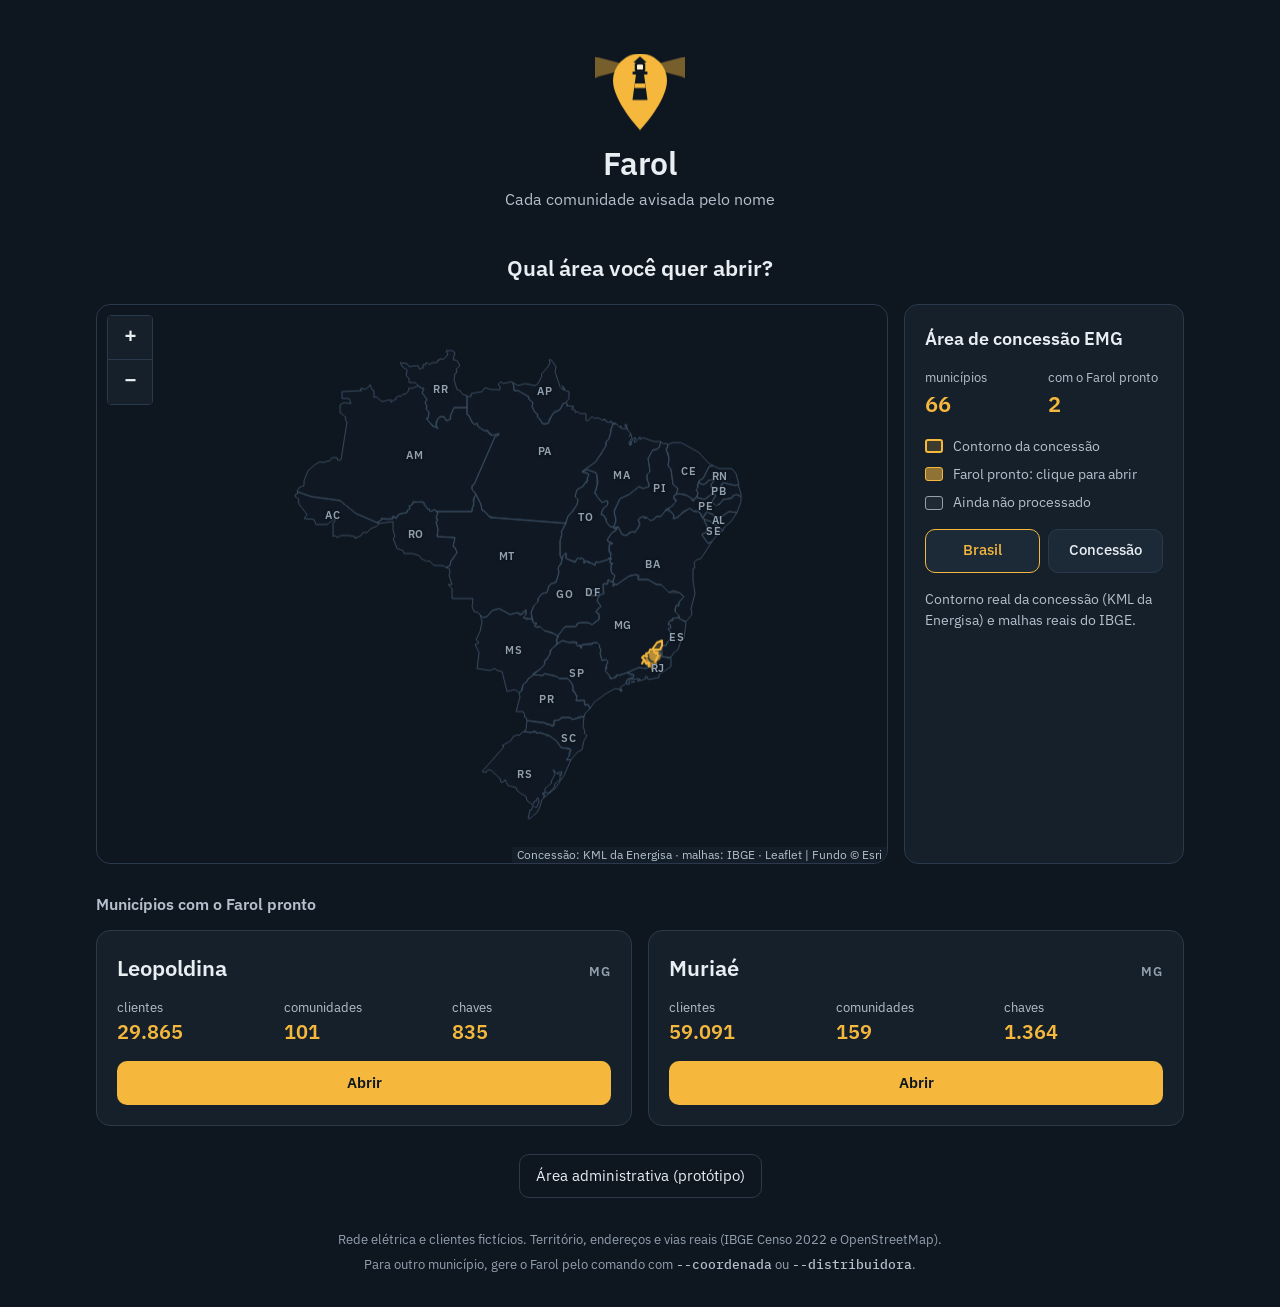
==== commit 9bf2853e: "Fase 0: ambiente local (Postgres/PostGIS), correções de segurança com testes (proxy, login, áudio, z" ====
--- a/saida/index.html
+++ b/saida/index.html
@@ -3,7 +3,7 @@
 <head>
 <meta charset="utf-8">
 <!-- Só os scripts embutidos rodam (pelo hash) e só os fundos de mapa da Esri vêm de fora. Calculada pelo entrada.py. -->
-<meta http-equiv="Content-Security-Policy" content="default-src 'none'; script-src 'sha256-20nQCchB9co0qIjJZRGuk2/Z9VM+kNiyxNV1lvTlZBo=' 'sha256-4aiwLzIqcKxKXGsIqwdocZIuFwCmKfor5ud2SRmjZ/4='; style-src 'unsafe-inline'; img-src https://server.arcgisonline.com data:; font-src data:; connect-src 'none'; media-src 'none'; object-src 'none'; frame-src 'none'; worker-src 'none'; base-uri 'none'; form-action 'none'">
+<meta http-equiv="Content-Security-Policy" content="default-src 'none'; script-src 'sha256-20nQCchB9co0qIjJZRGuk2/Z9VM+kNiyxNV1lvTlZBo=' 'sha256-/AsiaH4L96dEX5kAdCe1JCOT9xH8Ybt1aPyosZVoMO0='; style-src 'unsafe-inline'; img-src https://server.arcgisonline.com data:; font-src data:; connect-src 'none'; media-src 'none'; object-src 'none'; frame-src 'none'; worker-src 'none'; base-uri 'none'; form-action 'none'">
 <meta name="viewport" content="width=device-width, initial-scale=1">
 <title>Farol · Escolha a área</title>
 <link rel="icon" type="image/svg+xml" href="[data-uri]">
@@ -736,7 +736,9 @@
 /* Leaflet no tema da página: botões de 44 px, popup e dica escuros */
 .leaflet-container { background: var(--noite); font: 14px/1.5 "IBM Plex Sans", system-ui, -apple-system, "Segoe UI", sans-serif; }
 .leaflet-bar { border: 1px solid var(--linha) !important; box-shadow: none !important; }
-.leaflet-bar a, .leaflet-bar a:hover { width: 44px; height: 44px; line-height: 44px; font-size: 20px; background: var(--sup); color: var(--texto); border-color: var(--linha); }
+/* .leaflet-touch: o Leaflet põe 30 px em qualquer navegador com Pointer Events; aqui o + e o − ficam com 44 px */
+.leaflet-bar a, .leaflet-touch .leaflet-bar a, .leaflet-touch .leaflet-control-zoom-in, .leaflet-touch .leaflet-control-zoom-out {
+  width: 44px; height: 44px; line-height: 44px; font-size: 20px; background: var(--sup); color: var(--texto); border-color: var(--linha); }
 .leaflet-bar a:hover { background: var(--sup2); }
 .leaflet-control-attribution { background: rgba(21, 32, 43, .88) !important; color: var(--texto2) !important; font-size: 11.5px; }
 .leaflet-control-attribution a { color: var(--info) !important; }
@@ -854,7 +856,7 @@
         <dl class="numeros">
           <div><dt>clientes</dt><dd>59.091</dd></div>
           <div><dt>comunidades</dt><dd>159</dd></div>
-          <div><dt>chaves</dt><dd>1.361</dd></div>
+          <div><dt>chaves</dt><dd>1.364</dd></div>
         </dl>
         <a class="abrir" href="muriae/mapa_comunidades.html" aria-label="Abrir Muriaé/MG">Abrir</a>
       </li>
@@ -875,7 +877,7 @@
 <script>
 'use strict';
 // ============ Model: dados embutidos, estado da tela e regras puras (não toca no HTML) ============
-const D = {"ufs":{"type":"FeatureCollection","features":[{"type":"Feature","properties":{"SIGLA_UF":"RO","NM_UF":"Rondônia"},"geometry":{"type":"Polygon","coordinates":[[[-62.613,-13.041],[-62.661,-12.969],[-62.794,-12.995],[-62.892,-12.859],[-63.007,-12.84],[-63.091,-12.636],[-63.299,-12.682],[-63.437,-12.564],[-63.685,-12.453],[-63.887,-12.447],[-63.963,-12.53],[-64.234,-12.455],[-64.406,-12.447],[-64.513,-12.344],[-64.513,-12.223],[-64.595,-12.216],[-64.713,-12.174],[-64.698,-12.104],[-64.84,-12.011],[-65.029,-11.998],[-65.091,-11.708],[-65.205,-11.749],[-65.212,-11.53],[-65.305,-11.502],[-65.363,-11.147],[-65.251,-10.984],[-65.276,-10.871],[-65.362,-10.802],[-65.344,-10.7],[-65.405,-10.641],[-65.43,-10.481],[-65.381,-10.429],[-65.392,-10.374],[-65.289,-10.22],[-65.333,-9.944],[-65.289,-9.866],[-65.357,-9.72],[-65.443,-9.669],[-65.554,-9.832],[-65.704,-9.764],[-65.886,-9.752],[-65.982,-9.809],[-66.152,-9.786],[-66.213,-9.834],[-66.627,-9.898],[-66.81,-9.818],[-66.609,-9.665],[-66.501,-9.634],[-66.392,-9.5],[-66.409,-9.407],[-66.174,-9.434],[-65.97,-9.413],[-65.825,-9.53],[-65.73,-9.563],[-65.679,-9.451],[-65.588,-9.414],[-65.432,-9.459],[-65.44,-9.312],[-65.393,-9.34],[-65.27,-9.264],[-65.212,-9.279],[-65.143,-9.447],[-65.053,-9.402],[-64.92,-9.22],[-64.94,-9.125],[-64.808,-8.986],[-64.611,-9.016],[-64.579,-8.988],[-64.323,-8.929],[-64.311,-8.996],[-64.142,-8.945],[-64.143,-8.743],[-64.035,-8.694],[-63.923,-8.559],[-63.973,-8.478],[-63.944,-8.331],[-63.871,-8.289],[-63.791,-8.333],[-63.749,-8.208],[-63.622,-8.03],[-63.621,-7.976],[-62.867,-7.976],[-62.692,-8.093],[-62.655,-8.229],[-62.562,-8.284],[-62.518,-8.385],[-62.465,-8.34],[-62.361,-8.398],[-62.366,-8.494],[-62.289,-8.639],[-62.269,-8.576],[-62.188,-8.591],[-62.125,-8.802],[-62.031,-8.8],[-61.99,-8.873],[-61.903,-8.863],[-61.836,-8.733],[-61.713,-8.688],[-61.469,-8.92],[-61.556,-9.092],[-61.529,-9.249],[-61.628,-9.257],[-61.582,-9.459],[-61.477,-9.63],[-61.575,-9.718],[-61.508,-9.861],[-61.54,-10.0],[-61.585,-10.062],[-61.553,-10.307],[-61.462,-10.42],[-61.477,-10.767],[-61.55,-10.986],[-60.46,-10.99],[-60.392,-11.094],[-59.977,-11.122],[-59.98,-11.239],[-59.917,-11.338],[-59.934,-11.424],[-60.111,-11.582],[-60.099,-11.846],[-59.984,-11.915],[-59.979,-12.029],[-59.9,-12.117],[-59.887,-12.245],[-59.779,-12.341],[-59.948,-12.599],[-60.029,-12.619],[-60.117,-12.96],[-60.183,-12.968],[-60.268,-13.077],[-60.333,-13.258],[-60.372,-13.319],[-60.388,-13.455],[-60.632,-13.572],[-60.709,-13.693],[-60.88,-13.617],[-60.919,-13.548],[-61.009,-13.506],[-61.194,-13.536],[-61.248,-13.496],[-61.47,-13.555],[-61.579,-13.51],[-61.817,-13.527],[-61.887,-13.441],[-62.116,-13.258],[-62.115,-13.164],[-62.215,-13.111],[-62.278,-13.155],[-62.418,-13.119],[-62.613,-13.041]]]}},{"type":"Feature","properties":{"SIGLA_UF":"AC","NM_UF":"Acre"},"geometry":{"type":"Polygon","coordinates":[[[-66.899,-10.111],[-67.002,-10.23],[-67.178,-10.339],[-67.316,-10.319],[-67.311,-10.377],[-67.567,-10.509],[-67.705,-10.7],[-67.864,-10.641],[-68.002,-10.648],[-68.239,-10.958],[-68.543,-11.111],[-68.716,-11.146],[-68.749,-11.019],[-68.912,-11.022],[-69.233,-10.94],[-69.423,-10.927],[-69.736,-10.974],[-69.934,-10.921],[-70.161,-11.043],[-70.302,-11.069],[-70.425,-11.038],[-70.53,-10.935],[-70.621,-11.0],[-70.621,-9.832],[-70.525,-9.715],[-70.598,-9.606],[-70.506,-9.422],[-70.57,-9.432],[-70.8,-9.642],[-70.869,-9.665],[-70.998,-9.818],[-71.078,-9.828],[-71.211,-9.966],[-71.377,-10.0],[-72.18,-10.0],[-72.153,-9.797],[-72.271,-9.745],[-72.253,-9.623],[-72.34,-9.509],[-72.518,-9.492],[-72.72,-9.412],[-73.212,-9.412],[-73.101,-9.304],[-72.94,-9.069],[-72.995,-8.92],[-73.056,-8.907],[-73.128,-8.771],[-73.344,-8.602],[-73.332,-8.475],[-73.537,-8.345],[-73.632,-8.059],[-73.729,-7.969],[-73.767,-7.861],[-73.704,-7.873],[-73.693,-7.771],[-73.822,-7.717],[-73.983,-7.566],[-73.919,-7.465],[-73.967,-7.36],[-73.876,-7.382],[-73.699,-7.296],[-73.802,-7.112],[-72.585,-7.552],[-70.055,-7.845],[-68.647,-9.049],[-67.517,-9.561],[-67.326,-9.592],[-66.627,-9.898],[-66.899,-10.111]]]}},{"type":"Feature","properties":{"SIGLA_UF":"AM","NM_UF":"Amazonas"},"geometry":{"type":"Polygon","coordinates":[[[-58.213,-7.458],[-58.202,-7.621],[-58.294,-7.771],[-58.378,-7.827],[-58.286,-8.088],[-58.315,-8.323],[-58.418,-8.489],[-58.389,-8.595],[-58.437,-8.703],[-58.328,-8.712],[-58.442,-8.799],[-61.583,-8.799],[-61.713,-8.688],[-61.836,-8.733],[-61.903,-8.863],[-61.99,-8.873],[-62.031,-8.8],[-62.125,-8.802],[-62.188,-8.591],[-62.269,-8.576],[-62.289,-8.639],[-62.366,-8.494],[-62.361,-8.398],[-62.465,-8.34],[-62.518,-8.385],[-62.562,-8.284],[-62.655,-8.229],[-62.692,-8.093],[-62.867,-7.976],[-63.621,-7.976],[-63.622,-8.03],[-63.749,-8.208],[-63.791,-8.333],[-63.871,-8.289],[-63.944,-8.331],[-63.973,-8.478],[-63.923,-8.559],[-64.035,-8.694],[-64.143,-8.743],[-64.142,-8.945],[-64.311,-8.996],[-64.323,-8.929],[-64.579,-8.988],[-64.611,-9.016],[-64.808,-8.986],[-64.94,-9.125],[-64.92,-9.22],[-65.053,-9.402],[-65.143,-9.447],[-65.212,-9.279],[-65.27,-9.264],[-65.393,-9.34],[-65.44,-9.312],[-65.432,-9.459],[-65.588,-9.414],[-65.679,-9.451],[-65.73,-9.563],[-65.825,-9.53],[-65.97,-9.413],[-66.174,-9.434],[-66.409,-9.407],[-66.392,-9.5],[-66.501,-9.634],[-66.609,-9.665],[-66.81,-9.818],[-67.326,-9.592],[-67.517,-9.561],[-68.647,-9.049],[-70.055,-7.845],[-72.585,-7.552],[-73.802,-7.112],[-73.727,-7.022],[-73.755,-6.942],[-73.643,-6.762],[-73.354,-6.595],[-73.213,-6.578],[-73.109,-6.41],[-73.25,-6.145],[-73.151,-5.863],[-72.962,-5.655],[-72.964,-5.498],[-72.87,-5.299],[-72.887,-5.162],[-72.597,-4.983],[-72.415,-4.901],[-72.372,-4.808],[-72.242,-4.78],[-71.948,-4.609],[-71.915,-4.531],[-71.779,-4.485],[-71.617,-4.529],[-71.502,-4.439],[-71.262,-4.425],[-71.266,-4.384],[-70.938,-4.383],[-70.865,-4.253],[-70.759,-4.159],[-70.616,-4.193],[-70.522,-4.137],[-70.293,-4.16],[-70.308,-4.247],[-70.2,-4.356],[-70.133,-4.282],[-70.045,-4.374],[-69.951,-4.269],[-69.613,-2.44],[-69.398,-1.144],[-69.422,-1.0],[-69.527,-0.922],[-69.626,-0.75],[-69.564,-0.64],[-69.611,-0.513],[-69.845,-0.346],[-69.923,-0.331],[-70.057,-0.187],[-70.046,0.562],[-69.823,0.591],[-69.687,0.663],[-69.628,0.628],[-69.481,0.735],[-69.35,0.614],[-69.116,0.644],[-69.188,0.747],[-69.14,0.884],[-69.246,1.047],[-69.322,1.088],[-69.703,1.075],[-69.703,1.118],[-69.847,1.078],[-69.846,1.708],[-69.654,1.718],[-69.534,1.777],[-69.391,1.73],[-68.157,1.732],[-68.267,1.827],[-68.243,1.927],[-68.141,1.985],[-68.087,1.901],[-67.941,1.831],[-67.779,2.031],[-67.62,2.024],[-67.522,2.17],[-67.389,2.244],[-67.278,1.876],[-67.157,1.849],[-67.097,1.733],[-67.072,1.443],[-67.088,1.167],[-66.857,1.23],[-66.318,0.755],[-66.316,0.736],[-66.213,0.781],[-66.151,0.745],[-65.964,0.81],[-65.925,0.891],[-65.739,1.0],[-65.586,1.009],[-65.5,0.842],[-65.591,0.722],[-65.54,0.649],[-65.443,0.69],[-65.329,0.932],[-65.165,0.951],[-65.155,1.125],[-65.022,1.115],[-64.952,1.232],[-64.823,1.279],[-64.764,1.231],[-64.591,1.337],[-64.553,1.417],[-64.397,1.527],[-64.4,1.395],[-64.326,1.436],[-64.065,1.676],[-64.062,1.931],[-63.975,1.991],[-63.83,1.968],[-63.562,2.132],[-63.398,2.147],[-63.372,2.212],[-63.276,2.154],[-63.138,2.161],[-63.024,2.015],[-62.839,2.016],[-62.703,1.934],[-62.729,1.7],[-62.805,1.591],[-62.64,1.438],[-62.521,1.084],[-62.472,1.086],[-62.443,0.959],[-62.463,0.777],[-62.538,0.675],[-62.519,0.444],[-62.446,0.379],[-62.453,0.207],[-62.409,0.075],[-62.326,-0.003],[-62.32,-0.096],[-62.242,-0.17],[-62.248,-0.296],[-62.189,-0.322],[-62.318,-0.545],[-62.287,-0.632],[-62.357,-0.702],[-62.487,-0.681],[-62.51,-0.759],[-62.396,-0.82],[-62.259,-0.976],[-62.125,-1.037],[-62.017,-1.142],[-61.897,-1.395],[-61.84,-1.401],[-61.798,-1.381],[-61.605,-1.448],[-61.475,-1.579],[-61.538,-1.433],[-61.619,-1.395],[-61.629,-1.301],[-61.543,-1.062],[-61.581,-0.978],[-61.536,-0.754],[-61.458,-0.655],[-61.234,-0.562],[-61.223,-0.5],[-60.934,-0.548],[-60.815,-0.69],[-60.762,-0.849],[-60.669,-0.888],[-60.536,-0.869],[-60.498,-0.781],[-60.311,-0.718],[-60.394,-0.551],[-60.228,-0.122],[-60.038,0.264],[-58.895,0.264],[-58.895,-0.011],[-58.864,-0.078],[-58.869,-0.347],[-58.724,-0.442],[-58.735,-0.613],[-58.664,-0.718],[-58.434,-0.892],[-58.429,-1.029],[-58.317,-1.148],[-58.258,-1.131],[-58.156,-1.233],[-58.033,-1.098],[-57.966,-1.171],[-57.999,-1.331],[-57.96,-1.397],[-57.712,-1.503],[-57.675,-1.595],[-57.588,-1.581],[-57.353,-1.737],[-57.259,-1.697],[-57.082,-1.782],[-57.028,-1.918],[-56.859,-2.016],[-56.748,-2.011],[-56.761,-2.174],[-56.679,-2.213],[-56.527,-2.139],[-56.414,-2.176],[-56.228,-2.056],[-56.099,-2.027],[-56.204,-2.183],[-56.389,-2.278],[-56.464,-2.432],[-56.402,-2.456],[-58.267,-6.476],[-58.427,-6.616],[-58.482,-6.781],[-58.435,-6.909],[-58.335,-6.986],[-58.181,-7.182],[-58.137,-7.356],[-58.213,-7.458]]]}},{"type":"Feature","properties":{"SIGLA_UF":"RR","NM_UF":"Roraima"},"geometry":{"type":"Polygon","coordinates":[[[-64.196,3.579],[-64.289,3.7],[-64.479,3.783],[-64.811,4.175],[-64.78,4.287],[-64.561,4.102],[-64.432,4.135],[-64.172,4.129],[-64.109,4.085],[-63.966,3.868],[-63.926,3.926],[-63.757,3.941],[-63.714,3.904],[-63.677,4.019],[-63.511,3.847],[-63.412,3.912],[-63.452,3.956],[-63.205,3.951],[-63.204,3.812],[-63.061,3.752],[-63.081,3.693],[-62.986,3.61],[-62.81,3.733],[-62.749,3.673],[-62.729,3.805],[-62.789,3.893],[-62.736,4.04],[-62.533,4.047],[-62.553,4.109],[-62.39,4.178],[-62.144,4.075],[-61.993,4.175],[-61.819,4.168],[-61.738,4.257],[-61.562,4.251],[-61.448,4.439],[-61.352,4.419],[-61.27,4.54],[-61.149,4.483],[-60.998,4.516],[-60.948,4.656],[-60.751,4.754],[-60.584,4.956],[-60.697,5.229],[-60.577,5.198],[-60.328,5.206],[-60.212,5.272],[-60.135,5.248],[-60.096,5.141],[-59.972,5.075],[-60.026,4.706],[-60.161,4.518],[-59.972,4.509],[-59.736,4.424],[-59.676,4.347],[-59.732,4.287],[-59.709,4.162],[-59.526,3.925],[-59.663,3.715],[-59.873,3.564],[-59.805,3.51],[-59.806,3.354],[-59.908,3.212],[-59.984,2.929],[-59.988,2.68],[-59.844,2.321],[-59.74,2.293],[-59.746,1.852],[-59.662,1.862],[-59.69,1.756],[-59.534,1.716],[-59.413,1.552],[-59.33,1.514],[-59.253,1.388],[-59.049,1.323],[-58.924,1.318],[-58.895,1.228],[-58.895,0.264],[-60.038,0.264],[-60.228,-0.122],[-60.394,-0.551],[-60.311,-0.718],[-60.498,-0.781],[-60.536,-0.869],[-60.669,-0.888],[-60.762,-0.849],[-60.815,-0.69],[-60.934,-0.548],[-61.223,-0.5],[-61.234,-0.562],[-61.458,-0.655],[-61.536,-0.754],[-61.581,-0.978],[-61.543,-1.062],[-61.629,-1.301],[-61.619,-1.395],[-61.538,-1.433],[-61.475,-1.579],[-61.605,-1.448],[-61.798,-1.381],[-61.84,-1.401],[-61.897,-1.395],[-62.017,-1.142],[-62.125,-1.037],[-62.259,-0.976],[-62.396,-0.82],[-62.51,-0.759],[-62.487,-0.681],[-62.357,-0.702],[-62.287,-0.632],[-62.318,-0.545],[-62.189,-0.322],[-62.248,-0.296],[-62.242,-0.17],[-62.32,-0.096],[-62.326,-0.003],[-62.409,0.075],[-62.453,0.207],[-62.446,0.379],[-62.519,0.444],[-62.538,0.675],[-62.463,0.777],[-62.443,0.959],[-62.472,1.086],[-62.521,1.084],[-62.64,1.438],[-62.805,1.591],[-62.729,1.7],[-62.703,1.934],[-62.839,2.016],[-63.024,2.015],[-63.138,2.161],[-63.276,2.154],[-63.372,2.212],[-63.355,2.382],[-63.415,2.454],[-63.466,2.402],[-63.604,2.457],[-63.762,2.444],[-63.846,2.497],[-63.96,2.473],[-64.062,2.504],[-63.986,2.649],[-64.015,2.812],[-64.145,3.026],[-64.219,3.091],[-64.118,3.337],[-64.184,3.489],[-64.196,3.579]]]}},{"type":"Feature","properties":{"SIGLA_UF":"PA","NM_UF":"Pará"},"geometry":{"type":"Polygon","coordinates":[[[-48.597,-5.422],[-48.373,-5.403],[-48.328,-5.497],[-48.138,-5.603],[-48.172,-5.709],[-48.276,-5.726],[-48.292,-5.837],[-48.233,-5.948],[-48.335,-6.004],[-48.288,-6.098],[-48.391,-6.147],[-48.436,-6.201],[-48.376,-6.345],[-48.5,-6.351],[-48.626,-6.478],[-48.666,-6.664],[-48.853,-6.749],[-49.038,-6.809],[-49.209,-6.925],[-49.186,-7.197],[-49.264,-7.364],[-49.378,-7.496],[-49.342,-7.656],[-49.161,-7.791],[-49.176,-8.009],[-49.221,-8.204],[-49.283,-8.38],[-49.349,-8.418],[-49.4,-8.545],[-49.592,-8.839],[-49.684,-8.856],[-49.967,-9.231],[-50.038,-9.289],[-50.091,-9.533],[-50.225,-9.841],[-53.133,-9.645],[-56.672,-9.367],[-56.754,-9.406],[-56.82,-9.246],[-56.995,-9.234],[-57.06,-9.182],[-57.039,-9.098],[-57.204,-8.921],[-57.416,-8.859],[-57.417,-8.793],[-57.593,-8.756],[-57.633,-8.527],[-57.687,-8.407],[-57.642,-8.22],[-57.832,-7.961],[-57.897,-7.678],[-58.061,-7.395],[-58.147,-7.343],[-58.181,-7.182],[-58.335,-6.986],[-58.435,-6.909],[-58.482,-6.781],[-58.427,-6.616],[-58.267,-6.476],[-56.956,-3.659],[-56.402,-2.456],[-56.464,-2.432],[-56.389,-2.278],[-56.204,-2.183],[-56.099,-2.027],[-56.228,-2.056],[-56.414,-2.176],[-56.527,-2.139],[-56.679,-2.213],[-56.761,-2.174],[-56.748,-2.011],[-56.859,-2.016],[-57.028,-1.918],[-57.082,-1.782],[-57.259,-1.697],[-57.353,-1.737],[-57.588,-1.581],[-57.675,-1.595],[-57.712,-1.503],[-57.96,-1.397],[-57.999,-1.331],[-57.966,-1.171],[-58.033,-1.098],[-58.156,-1.233],[-58.258,-1.131],[-58.317,-1.148],[-58.429,-1.029],[-58.434,-0.892],[-58.664,-0.718],[-58.735,-0.613],[-58.724,-0.442],[-58.869,-0.347],[-58.864,-0.078],[-58.895,-0.011],[-58.895,1.228],[-58.825,1.171],[-58.725,1.219],[-58.71,1.29],[-58.496,1.268],[-58.458,1.372],[-58.509,1.463],[-58.372,1.482],[-58.317,1.569],[-58.161,1.56],[-58.129,1.499],[-58.004,1.503],[-57.99,1.659],[-57.798,1.687],[-57.792,1.727],[-57.577,1.69],[-57.451,1.806],[-57.433,1.906],[-57.304,1.998],[-57.253,1.949],[-57.087,2.027],[-57.001,1.907],[-56.92,1.93],[-56.788,1.854],[-56.721,1.926],[-56.58,1.906],[-56.437,1.952],[-56.241,1.88],[-56.153,1.891],[-55.999,1.831],[-55.904,1.888],[-55.967,2.089],[-56.043,2.228],[-56.139,2.266],[-56.051,2.335],[-55.935,2.534],[-55.718,2.402],[-55.5,2.443],[-55.385,2.419],[-55.32,2.516],[-55.173,2.559],[-55.103,2.526],[-54.954,2.584],[-54.763,2.202],[-54.811,2.039],[-54.756,1.974],[-54.745,1.776],[-54.602,1.785],[-54.496,1.747],[-54.378,1.764],[-54.123,1.607],[-54.089,1.492],[-53.896,1.455],[-53.888,1.408],[-53.533,1.322],[-53.525,1.212],[-53.434,1.235],[-53.459,1.134],[-53.411,0.929],[-53.106,0.68],[-53.147,0.6],[-53.175,0.382],[-53.094,0.195],[-52.983,0.033],[-52.933,-0.142],[-52.684,-0.314],[-52.695,-0.496],[-52.64,-0.585],[-52.535,-0.574],[-52.497,-0.711],[-52.511,-0.857],[-52.455,-0.83],[-52.42,-1.053],[-52.333,-1.116],[-52.12,-1.146],[-52.111,-1.215],[-51.966,-1.126],[-51.887,-1.166],[-51.778,-1.14],[-51.7,-1.063],[-51.683,-0.795],[-51.595,-0.65],[-51.432,-0.473],[-51.348,-0.3],[-51.208,-0.117],[-51.118,-0.097],[-50.975,0.042],[-50.743,0.131],[-50.645,0.209],[-50.6,0.249],[-50.41,0.623],[-50.226,0.696],[-50.073,0.636],[-50.036,0.534],[-50.173,0.398],[-50.168,0.34],[-49.889,0.323],[-49.573,0.417],[-49.489,0.334],[-49.633,0.241],[-49.7,0.151],[-49.632,0.075],[-49.397,0.062],[-49.359,-0.026],[-49.439,-0.126],[-49.383,-0.191],[-49.165,-0.13],[-48.918,-0.23],[-48.744,-0.25],[-48.429,-0.227],[-48.375,-0.303],[-48.441,-0.412],[-48.506,-0.751],[-48.475,-0.874],[-48.41,-0.906],[-48.294,-0.92],[-48.172,-0.816],[-48.142,-0.754],[-48.051,-0.659],[-47.977,-0.686],[-47.917,-0.566],[-47.756,-0.606],[-47.633,-0.602],[-47.631,-0.706],[-47.608,-0.698],[-47.59,-0.576],[-47.482,-0.739],[-47.474,-0.592],[-47.426,-0.657],[-47.386,-0.605],[-47.175,-0.673],[-47.16,-0.762],[-47.092,-0.674],[-47.064,-0.795],[-46.991,-0.712],[-46.943,-0.859],[-46.836,-0.747],[-46.796,-0.87],[-46.629,-0.801],[-46.636,-0.969],[-46.531,-0.953],[-46.496,-0.872],[-46.469,-1.025],[-46.337,-1.022],[-46.208,-0.886],[-46.193,-1.08],[-46.095,-1.021],[-46.063,-1.106],[-46.104,-1.202],[-46.162,-1.282],[-46.104,-1.337],[-46.176,-1.477],[-46.161,-1.623],[-46.211,-1.727],[-46.315,-1.742],[-46.31,-1.806],[-46.211,-1.831],[-46.283,-2.154],[-46.416,-2.274],[-46.436,-2.471],[-46.507,-2.617],[-46.606,-2.639],[-46.67,-2.735],[-46.59,-2.846],[-46.681,-2.894],[-46.676,-3.094],[-46.769,-3.176],[-46.812,-3.302],[-46.944,-3.377],[-46.948,-3.477],[-47.038,-3.564],[-47.031,-3.605],[-47.089,-3.862],[-47.347,-4.109],[-47.372,-4.246],[-47.442,-4.287],[-47.615,-4.56],[-47.68,-4.609],[-47.816,-4.615],[-48.755,-5.349],[-48.597,-5.422]]]}},{"type":"Feature","properties":{"SIGLA_UF":"AP","NM_UF":"Amapá"},"geometry":{"type":"MultiPolygon","coordinates":[[[[-50.424,1.805],[-50.159,1.811],[-49.921,1.688],[-49.882,1.5],[-49.902,1.24],[-49.89,1.014],[-49.989,0.94],[-49.988,0.875],[-50.226,0.696],[-50.41,0.623],[-50.6,0.249],[-50.645,0.209],[-50.743,0.131],[-50.975,0.042],[-51.118,-0.097],[-51.208,-0.117],[-51.348,-0.3],[-51.432,-0.473],[-51.595,-0.65],[-51.683,-0.795],[-51.7,-1.063],[-51.778,-1.14],[-51.887,-1.166],[-51.966,-1.126],[-52.111,-1.215],[-52.12,-1.146],[-52.333,-1.116],[-52.42,-1.053],[-52.455,-0.83],[-52.511,-0.857],[-52.497,-0.711],[-52.535,-0.574],[-52.64,-0.585],[-52.695,-0.496],[-52.684,-0.314],[-52.933,-0.142],[-52.983,0.033],[-53.094,0.195],[-53.175,0.382],[-53.147,0.6],[-53.106,0.68],[-53.411,0.929],[-53.459,1.134],[-53.434,1.235],[-53.525,1.212],[-53.533,1.322],[-53.888,1.408],[-53.896,1.455],[-54.089,1.492],[-54.123,1.607],[-54.378,1.764],[-54.496,1.747],[-54.602,1.785],[-54.745,1.776],[-54.756,1.974],[-54.811,2.039],[-54.763,2.202],[-54.872,2.434],[-54.744,2.472],[-54.692,2.361],[-54.602,2.337],[-54.437,2.21],[-54.189,2.179],[-53.942,2.242],[-53.767,2.379],[-53.749,2.313],[-53.473,2.257],[-53.323,2.347],[-53.229,2.262],[-53.279,2.186],[-53.084,2.213],[-52.904,2.189],[-52.842,2.291],[-52.661,2.374],[-52.552,2.52],[-52.478,2.782],[-52.327,3.081],[-52.353,3.127],[-52.234,3.241],[-51.989,3.627],[-51.973,3.706],[-51.799,3.887],[-51.782,3.964],[-51.656,4.054],[-51.623,4.226],[-51.677,4.333],[-51.638,4.509],[-51.486,4.437],[-51.283,4.25],[-51.216,4.15],[-51.151,3.914],[-51.081,3.885],[-51.082,3.56],[-51.109,3.451],[-51.033,3.214],[-50.954,2.837],[-50.887,2.746],[-50.827,2.513],[-50.794,2.499],[-50.684,2.144],[-50.424,1.805]]],[[[-50.423,2.119],[-50.508,2.1],[-50.509,2.185],[-50.423,2.119]]],[[[-50.361,2.057],[-50.317,1.948],[-50.455,1.889],[-50.521,2.005],[-50.45,2.109],[-50.361,2.057]]]]}},{"type":"Feature","properties":{"SIGLA_UF":"TO","NM_UF":"Tocantins"},"geometry":{"type":"Polygon","coordinates":[[[-47.425,-6.497],[-47.496,-6.697],[-47.547,-7.017],[-47.66,-7.151],[-47.745,-7.162],[-47.651,-7.302],[-47.543,-7.265],[-47.478,-7.337],[-47.592,-7.44],[-47.503,-7.439],[-47.247,-7.809],[-47.19,-7.842],[-47.015,-8.059],[-46.807,-7.951],[-46.609,-7.893],[-46.501,-7.973],[-46.466,-8.073],[-46.544,-8.317],[-46.727,-8.383],[-46.782,-8.368],[-46.846,-8.534],[-46.903,-8.593],[-46.918,-8.857],[-47.038,-9.001],[-47.069,-9.064],[-46.94,-9.064],[-46.926,-9.135],[-46.82,-9.212],[-46.847,-9.292],[-46.754,-9.414],[-46.633,-9.412],[-46.539,-9.56],[-46.592,-9.587],[-46.644,-9.74],[-46.513,-9.797],[-46.475,-9.904],[-46.445,-10.077],[-46.325,-10.183],[-46.023,-10.183],[-46.012,-10.251],[-45.911,-10.371],[-45.897,-10.264],[-45.744,-10.24],[-45.723,-10.155],[-45.699,-10.259],[-45.798,-10.323],[-45.82,-10.456],[-46.128,-10.621],[-46.206,-10.8],[-46.26,-10.812],[-46.267,-10.935],[-46.342,-10.939],[-46.553,-11.265],[-46.56,-11.372],[-46.439,-11.521],[-46.35,-11.506],[-46.081,-11.624],[-46.362,-11.631],[-46.308,-11.687],[-46.379,-11.749],[-46.338,-11.813],[-46.381,-11.863],[-46.313,-11.941],[-46.389,-12.049],[-46.371,-12.1],[-46.372,-12.35],[-46.29,-12.377],[-46.267,-12.507],[-46.198,-12.504],[-46.297,-12.576],[-46.282,-12.764],[-46.328,-12.955],[-46.113,-12.918],[-46.364,-12.991],[-46.418,-12.822],[-46.455,-12.971],[-46.751,-12.969],[-46.855,-13.068],[-47.393,-13.262],[-47.569,-13.117],[-47.665,-13.218],[-47.622,-13.369],[-47.68,-13.468],[-47.798,-13.329],[-47.967,-13.315],[-48.074,-13.239],[-48.17,-13.3],[-48.144,-13.152],[-48.459,-13.28],[-48.516,-13.139],[-48.58,-13.313],[-48.576,-13.124],[-48.645,-13.011],[-48.87,-12.803],[-48.976,-12.958],[-49.118,-12.79],[-49.238,-12.884],[-49.356,-13.156],[-49.368,-13.272],[-49.909,-12.975],[-50.185,-12.894],[-50.311,-12.792],[-50.245,-12.597],[-50.193,-12.564],[-50.215,-12.482],[-50.142,-12.395],[-50.305,-12.492],[-50.434,-12.649],[-50.511,-12.861],[-50.623,-12.82],[-50.684,-12.648],[-50.624,-12.455],[-50.644,-12.223],[-50.681,-12.217],[-50.682,-11.991],[-50.639,-11.885],[-50.717,-11.727],[-50.67,-11.582],[-50.739,-11.544],[-50.7,-11.313],[-50.609,-11.067],[-50.633,-10.932],[-50.571,-10.752],[-50.603,-10.66],[-50.541,-10.609],[-50.474,-10.405],[-50.418,-10.355],[-50.398,-10.155],[-50.303,-10.035],[-50.091,-9.533],[-50.038,-9.289],[-49.967,-9.231],[-49.684,-8.856],[-49.592,-8.839],[-49.4,-8.545],[-49.349,-8.418],[-49.283,-8.38],[-49.221,-8.204],[-49.176,-8.009],[-49.161,-7.791],[-49.342,-7.656],[-49.378,-7.496],[-49.264,-7.364],[-49.186,-7.197],[-49.209,-6.925],[-49.038,-6.809],[-48.853,-6.749],[-48.666,-6.664],[-48.626,-6.478],[-48.5,-6.351],[-48.376,-6.345],[-48.436,-6.201],[-48.391,-6.147],[-48.288,-6.098],[-48.335,-6.004],[-48.233,-5.948],[-48.292,-5.837],[-48.276,-5.726],[-48.172,-5.709],[-48.138,-5.603],[-48.328,-5.497],[-48.373,-5.403],[-48.597,-5.422],[-48.755,-5.349],[-48.606,-5.336],[-48.561,-5.23],[-48.487,-5.194],[-48.364,-5.168],[-48.185,-5.257],[-48.069,-5.271],[-48.015,-5.238],[-47.937,-5.24],[-47.867,-5.305],[-47.827,-5.387],[-47.68,-5.415],[-47.56,-5.463],[-47.48,-5.622],[-47.438,-5.857],[-47.439,-6.012],[-47.381,-6.25],[-47.43,-6.423],[-47.425,-6.497]]]}},{"type":"Feature","properties":{"SIGLA_UF":"MA","NM_UF":"Maranhão"},"geometry":{"type":"MultiPolygon","coordinates":[[[[-47.68,-4.609],[-47.615,-4.56],[-47.442,-4.287],[-47.372,-4.246],[-47.347,-4.109],[-47.089,-3.862],[-47.031,-3.605],[-47.038,-3.564],[-46.948,-3.477],[-46.944,-3.377],[-46.812,-3.302],[-46.769,-3.176],[-46.676,-3.094],[-46.681,-2.894],[-46.59,-2.846],[-46.67,-2.735],[-46.606,-2.639],[-46.507,-2.617],[-46.436,-2.471],[-46.416,-2.274],[-46.283,-2.154],[-46.211,-1.831],[-46.31,-1.806],[-46.315,-1.742],[-46.211,-1.727],[-46.161,-1.623],[-46.176,-1.477],[-46.104,-1.337],[-46.162,-1.282],[-45.995,-1.053],[-45.954,-1.202],[-45.854,-1.053],[-45.847,-1.213],[-45.796,-1.183],[-45.69,-1.274],[-45.611,-1.275],[-45.514,-1.308],[-45.475,-1.48],[-45.309,-1.333],[-45.324,-1.597],[-45.268,-1.599],[-45.196,-1.488],[-45.008,-1.486],[-44.953,-1.56],[-44.86,-1.411],[-44.89,-1.604],[-44.854,-1.617],[-44.723,-1.557],[-44.636,-1.617],[-44.8,-1.704],[-44.702,-1.725],[-44.759,-1.783],[-44.615,-1.763],[-44.534,-1.822],[-44.552,-1.888],[-44.482,-1.988],[-44.578,-2.029],[-44.497,-2.025],[-44.678,-2.28],[-44.644,-2.296],[-44.463,-2.145],[-44.358,-2.34],[-44.555,-2.596],[-44.65,-2.805],[-44.662,-3.013],[-44.548,-3.045],[-44.495,-3.026],[-44.425,-2.944],[-44.41,-2.799],[-44.305,-2.487],[-44.221,-2.474],[-44.032,-2.406],[-44.052,-2.466],[-44.036,-2.557],[-44.093,-2.575],[-44.176,-2.702],[-44.266,-2.76],[-44.148,-2.768],[-44.079,-2.744],[-43.931,-2.562],[-43.85,-2.51],[-43.838,-2.417],[-43.762,-2.419],[-43.72,-2.291],[-43.594,-2.283],[-43.645,-2.401],[-43.741,-2.435],[-43.697,-2.515],[-43.579,-2.506],[-43.537,-2.422],[-43.462,-2.486],[-43.483,-2.385],[-43.378,-2.342],[-43.312,-2.339],[-43.015,-2.457],[-42.488,-2.703],[-42.264,-2.758],[-42.223,-2.692],[-42.071,-2.687],[-42.043,-2.73],[-41.807,-2.73],[-41.826,-2.757],[-41.834,-2.916],[-41.797,-2.961],[-41.98,-3.216],[-42.124,-3.267],[-42.126,-3.346],[-42.202,-3.431],[-42.47,-3.484],[-42.496,-3.446],[-42.563,-3.559],[-42.683,-3.694],[-42.671,-3.792],[-42.722,-3.884],[-42.856,-4.079],[-42.986,-4.22],[-42.964,-4.361],[-42.85,-4.498],[-42.953,-4.687],[-42.799,-5.19],[-42.816,-5.318],[-42.968,-5.453],[-43.004,-5.543],[-43.095,-5.615],[-43.075,-5.865],[-43.096,-5.91],[-43.049,-6.102],[-42.978,-6.138],[-42.847,-6.278],[-42.915,-6.648],[-42.993,-6.749],[-43.248,-6.768],[-43.391,-6.834],[-43.455,-6.846],[-43.637,-6.72],[-43.754,-6.703],[-43.93,-6.771],[-44.116,-6.806],[-44.313,-7.119],[-44.386,-7.121],[-44.565,-7.229],[-44.69,-7.396],[-44.817,-7.361],[-44.985,-7.481],[-45.341,-7.582],[-45.456,-7.67],[-45.538,-7.862],[-45.521,-7.887],[-45.584,-8.157],[-45.664,-8.25],[-45.841,-8.716],[-45.938,-8.787],[-45.995,-8.927],[-45.936,-9.038],[-45.894,-9.343],[-45.791,-9.483],[-45.842,-9.563],[-45.83,-9.68],[-45.866,-9.872],[-45.842,-9.939],[-45.946,-10.258],[-46.012,-10.251],[-46.023,-10.183],[-46.325,-10.183],[-46.445,-10.077],[-46.475,-9.904],[-46.513,-9.797],[-46.644,-9.74],[-46.592,-9.587],[-46.539,-9.56],[-46.633,-9.412],[-46.754,-9.414],[-46.847,-9.292],[-46.82,-9.212],[-46.926,-9.135],[-46.94,-9.064],[-47.069,-9.064],[-47.038,-9.001],[-46.918,-8.857],[-46.903,-8.593],[-46.846,-8.534],[-46.782,-8.368],[-46.727,-8.383],[-46.544,-8.317],[-46.466,-8.073],[-46.501,-7.973],[-46.609,-7.893],[-46.807,-7.951],[-47.015,-8.059],[-47.19,-7.842],[-47.247,-7.809],[-47.503,-7.439],[-47.592,-7.44],[-47.478,-7.337],[-47.543,-7.265],[-47.651,-7.302],[-47.745,-7.162],[-47.66,-7.151],[-47.547,-7.017],[-47.496,-6.697],[-47.425,-6.497],[-47.43,-6.423],[-47.381,-6.25],[-47.439,-6.012],[-47.438,-5.857],[-47.48,-5.622],[-47.56,-5.463],[-47.68,-5.415],[-47.827,-5.387],[-47.867,-5.305],[-47.937,-5.24],[-48.015,-5.238],[-48.069,-5.271],[-48.185,-5.257],[-48.364,-5.168],[-48.487,-5.194],[-48.561,-5.23],[-48.606,-5.336],[-48.755,-5.349],[-47.816,-4.615],[-47.68,-4.609]]],[[[-44.479,-2.958],[-44.561,-3.022],[-44.638,-2.981],[-44.586,-2.815],[-44.481,-2.727],[-44.479,-2.958]]],[[[-44.867,-1.329],[-44.989,-1.402],[-45.029,-1.318],[-44.966,-1.271],[-44.867,-1.329]]]]}},{"type":"Feature","properties":{"SIGLA_UF":"PI","NM_UF":"Piauí"},"geometry":{"type":"Polygon","coordinates":[[[-40.78,-8.296],[-40.927,-8.446],[-40.978,-8.399],[-41.149,-8.534],[-41.206,-8.633],[-41.381,-8.707],[-41.411,-8.774],[-41.546,-8.942],[-41.724,-9.013],[-41.733,-9.088],[-41.855,-9.241],[-41.914,-9.277],[-42.069,-9.257],[-42.226,-9.283],[-42.316,-9.317],[-42.493,-9.495],[-42.69,-9.546],[-42.77,-9.619],[-42.951,-9.51],[-42.959,-9.428],[-43.059,-9.397],[-43.219,-9.401],[-43.285,-9.42],[-43.438,-9.266],[-43.541,-9.308],[-43.782,-9.453],[-43.85,-9.548],[-43.785,-9.762],[-43.652,-9.844],[-43.708,-9.92],[-43.693,-10.059],[-43.759,-10.075],[-43.837,-10.302],[-43.916,-10.393],[-43.99,-10.418],[-44.083,-10.589],[-44.165,-10.643],[-44.344,-10.55],[-44.5,-10.65],[-44.578,-10.627],[-44.669,-10.687],[-44.667,-10.759],[-44.864,-10.885],[-44.945,-10.919],[-45.082,-10.839],[-45.246,-10.822],[-45.414,-10.645],[-45.447,-10.509],[-45.396,-10.445],[-45.557,-10.217],[-45.603,-10.108],[-45.723,-10.155],[-45.744,-10.24],[-45.897,-10.264],[-45.911,-10.371],[-46.012,-10.251],[-45.946,-10.258],[-45.842,-9.939],[-45.866,-9.872],[-45.83,-9.68],[-45.842,-9.563],[-45.791,-9.483],[-45.894,-9.343],[-45.936,-9.038],[-45.995,-8.927],[-45.938,-8.787],[-45.841,-8.716],[-45.664,-8.25],[-45.584,-8.157],[-45.521,-7.887],[-45.538,-7.862],[-45.456,-7.67],[-45.341,-7.582],[-44.985,-7.481],[-44.817,-7.361],[-44.69,-7.396],[-44.565,-7.229],[-44.386,-7.121],[-44.313,-7.119],[-44.116,-6.806],[-43.93,-6.771],[-43.754,-6.703],[-43.637,-6.72],[-43.455,-6.846],[-43.391,-6.834],[-43.248,-6.768],[-42.993,-6.749],[-42.915,-6.648],[-42.847,-6.278],[-42.978,-6.138],[-43.049,-6.102],[-43.096,-5.91],[-43.075,-5.865],[-43.095,-5.615],[-43.004,-5.543],[-42.968,-5.453],[-42.816,-5.318],[-42.799,-5.19],[-42.953,-4.687],[-42.85,-4.498],[-42.964,-4.361],[-42.986,-4.22],[-42.856,-4.079],[-42.722,-3.884],[-42.671,-3.792],[-42.683,-3.694],[-42.563,-3.559],[-42.496,-3.446],[-42.47,-3.484],[-42.202,-3.431],[-42.126,-3.346],[-42.124,-3.267],[-41.98,-3.216],[-41.797,-2.961],[-41.834,-2.916],[-41.826,-2.757],[-41.782,-2.758],[-41.65,-2.864],[-41.323,-2.921],[-41.271,-2.971],[-41.261,-3.054],[-41.414,-3.35],[-41.324,-3.386],[-41.303,-3.492],[-41.367,-3.562],[-41.334,-3.684],[-41.239,-3.713],[-41.246,-3.896],[-41.229,-3.968],[-41.183,-4.018],[-41.098,-4.18],[-41.119,-4.324],[-41.24,-4.574],[-41.175,-4.665],[-41.25,-4.87],[-41.08,-5.091],[-40.929,-5.172],[-40.937,-5.439],[-40.908,-5.642],[-40.91,-5.766],[-40.874,-5.973],[-40.906,-6.046],[-40.858,-6.105],[-40.852,-6.224],[-40.779,-6.341],[-40.79,-6.501],[-40.71,-6.676],[-40.477,-6.733],[-40.37,-6.803],[-40.425,-6.935],[-40.548,-7.393],[-40.652,-7.433],[-40.715,-7.481],[-40.622,-7.658],[-40.674,-7.762],[-40.555,-7.818],[-40.544,-7.962],[-40.604,-8.104],[-40.764,-8.244],[-40.78,-8.296]]]}},{"type":"Feature","properties":{"SIGLA_UF":"CE","NM_UF":"Ceará"},"geometry":{"type":"Polygon","coordinates":[[[-39.942,-2.866],[-39.379,-3.183],[-39.257,-3.219],[-39.165,-3.326],[-39.065,-3.407],[-38.932,-3.465],[-38.807,-3.548],[-38.652,-3.682],[-38.464,-3.707],[-38.402,-3.824],[-38.148,-4.102],[-37.845,-4.382],[-37.769,-4.426],[-37.603,-4.617],[-37.326,-4.7],[-37.253,-4.831],[-37.64,-4.926],[-37.677,-5.052],[-37.788,-5.219],[-37.787,-5.297],[-37.813,-5.317],[-37.902,-5.501],[-38.083,-5.672],[-38.059,-5.755],[-38.163,-5.939],[-38.252,-6.01],[-38.275,-6.066],[-38.34,-6.078],[-38.405,-6.057],[-38.466,-6.121],[-38.57,-6.293],[-38.538,-6.421],[-38.61,-6.532],[-38.672,-6.706],[-38.652,-6.757],[-38.614,-6.782],[-38.672,-6.847],[-38.765,-6.911],[-38.765,-6.994],[-38.67,-7.048],[-38.644,-7.184],[-38.62,-7.22],[-38.554,-7.252],[-38.549,-7.335],[-38.718,-7.627],[-38.895,-7.75],[-38.966,-7.846],[-39.018,-7.813],[-39.093,-7.858],[-39.103,-7.771],[-39.147,-7.718],[-39.448,-7.572],[-39.461,-7.471],[-39.546,-7.484],[-39.741,-7.327],[-40.157,-7.371],[-40.242,-7.318],[-40.345,-7.329],[-40.434,-7.367],[-40.524,-7.318],[-40.425,-6.935],[-40.37,-6.803],[-40.477,-6.733],[-40.71,-6.676],[-40.79,-6.501],[-40.779,-6.341],[-40.852,-6.224],[-40.858,-6.105],[-40.906,-6.046],[-40.874,-5.973],[-40.91,-5.766],[-40.908,-5.642],[-40.937,-5.439],[-40.929,-5.172],[-41.08,-5.091],[-41.25,-4.87],[-41.175,-4.665],[-41.24,-4.574],[-41.119,-4.324],[-41.098,-4.18],[-41.183,-4.018],[-41.229,-3.968],[-41.246,-3.896],[-41.239,-3.713],[-41.334,-3.684],[-41.367,-3.562],[-41.303,-3.492],[-41.324,-3.386],[-41.414,-3.35],[-41.261,-3.054],[-41.271,-2.971],[-41.323,-2.921],[-41.271,-2.887],[-41.102,-2.901],[-40.76,-2.849],[-40.59,-2.846],[-40.455,-2.803],[-40.185,-2.812],[-39.942,-2.866]]]}},{"type":"Feature","properties":{"SIGLA_UF":"RN","NM_UF":"Rio Grande do Norte"},"geometry":{"type":"Polygon","coordinates":[[[-36.528,-6.479],[-36.481,-6.521],[-36.438,-6.629],[-36.521,-6.611],[-36.544,-6.842],[-36.56,-6.841],[-36.568,-6.875],[-36.655,-6.928],[-36.76,-6.914],[-36.73,-6.836],[-36.835,-6.731],[-36.959,-6.783],[-37.004,-6.71],[-37.152,-6.798],[-37.235,-6.825],[-37.264,-6.732],[-37.314,-6.689],[-37.485,-6.71],[-37.465,-6.533],[-37.381,-6.437],[-37.389,-6.391],[-37.334,-6.308],[-37.157,-6.152],[-37.174,-6.048],[-37.256,-6.028],[-37.522,-6.152],[-37.616,-6.176],[-37.709,-6.177],[-37.919,-6.412],[-38.027,-6.475],[-38.071,-6.464],[-38.12,-6.522],[-38.229,-6.483],[-38.289,-6.506],[-38.344,-6.457],[-38.448,-6.403],[-38.458,-6.33],[-38.562,-6.356],[-38.57,-6.293],[-38.466,-6.121],[-38.405,-6.057],[-38.34,-6.078],[-38.275,-6.066],[-38.252,-6.01],[-38.163,-5.939],[-38.059,-5.755],[-38.083,-5.672],[-37.902,-5.501],[-37.813,-5.317],[-37.787,-5.297],[-37.788,-5.219],[-37.677,-5.052],[-37.64,-4.926],[-37.253,-4.831],[-37.221,-4.881],[-37.139,-4.948],[-36.96,-4.919],[-36.856,-4.972],[-36.716,-5.081],[-36.407,-5.081],[-36.308,-5.102],[-36.099,-5.077],[-36.037,-5.051],[-35.908,-5.059],[-35.617,-5.114],[-35.489,-5.157],[-35.382,-5.27],[-35.256,-5.517],[-35.204,-5.743],[-35.121,-5.982],[-35.094,-6.183],[-35.033,-6.286],[-34.968,-6.487],[-35.112,-6.505],[-35.146,-6.553],[-35.194,-6.55],[-35.224,-6.522],[-35.341,-6.539],[-35.408,-6.49],[-35.581,-6.484],[-35.664,-6.447],[-35.773,-6.483],[-35.965,-6.484],[-36.096,-6.42],[-36.226,-6.434],[-36.296,-6.37],[-36.279,-6.318],[-36.295,-6.292],[-36.344,-6.302],[-36.504,-6.386],[-36.528,-6.479]]]}},{"type":"Feature","properties":{"SIGLA_UF":"PB","NM_UF":"Paraíba"},"geometry":{"type":"Polygon","coordinates":[[[-37.735,-7.597],[-37.767,-7.657],[-37.903,-7.698],[-37.958,-7.766],[-38.001,-7.779],[-38.069,-7.772],[-38.12,-7.819],[-38.131,-7.796],[-38.222,-7.82],[-38.355,-7.678],[-38.434,-7.72],[-38.594,-7.754],[-38.715,-7.622],[-38.549,-7.335],[-38.554,-7.252],[-38.62,-7.22],[-38.644,-7.184],[-38.67,-7.048],[-38.765,-6.994],[-38.765,-6.911],[-38.672,-6.847],[-38.614,-6.782],[-38.652,-6.757],[-38.672,-6.706],[-38.61,-6.532],[-38.538,-6.421],[-38.562,-6.356],[-38.458,-6.33],[-38.448,-6.403],[-38.344,-6.457],[-38.289,-6.506],[-38.229,-6.483],[-38.12,-6.522],[-38.071,-6.464],[-38.027,-6.475],[-37.919,-6.412],[-37.709,-6.177],[-37.616,-6.176],[-37.522,-6.152],[-37.256,-6.028],[-37.174,-6.048],[-37.157,-6.152],[-37.334,-6.308],[-37.389,-6.391],[-37.381,-6.437],[-37.465,-6.533],[-37.485,-6.71],[-37.314,-6.689],[-37.264,-6.732],[-37.235,-6.825],[-37.152,-6.798],[-37.004,-6.71],[-36.959,-6.783],[-36.835,-6.731],[-36.73,-6.836],[-36.76,-6.914],[-36.655,-6.928],[-36.568,-6.875],[-36.56,-6.841],[-36.544,-6.842],[-36.521,-6.611],[-36.438,-6.629],[-36.481,-6.521],[-36.528,-6.479],[-36.504,-6.386],[-36.344,-6.302],[-36.295,-6.292],[-36.279,-6.318],[-36.296,-6.37],[-36.226,-6.434],[-36.096,-6.42],[-35.965,-6.484],[-35.773,-6.483],[-35.664,-6.447],[-35.581,-6.484],[-35.408,-6.49],[-35.341,-6.539],[-35.224,-6.522],[-35.194,-6.55],[-35.146,-6.553],[-35.112,-6.505],[-34.968,-6.487],[-34.965,-6.603],[-34.806,-7.244],[-34.803,-7.388],[-34.834,-7.549],[-34.985,-7.5],[-34.985,-7.462],[-35.154,-7.392],[-35.28,-7.388],[-35.363,-7.443],[-35.495,-7.484],[-35.527,-7.645],[-35.619,-7.662],[-35.68,-7.704],[-36.003,-7.813],[-36.217,-7.764],[-36.263,-7.832],[-36.399,-7.81],[-36.446,-7.916],[-36.536,-7.902],[-36.573,-7.936],[-36.629,-8.111],[-36.687,-8.156],[-36.908,-8.253],[-36.954,-8.299],[-37.021,-8.29],[-37.16,-8.17],[-37.144,-8.125],[-37.15,-8.024],[-37.35,-7.949],[-37.152,-7.78],[-37.15,-7.717],[-37.198,-7.635],[-37.079,-7.517],[-36.985,-7.476],[-37.014,-7.404],[-37.261,-7.274],[-37.314,-7.289],[-37.386,-7.357],[-37.432,-7.357],[-37.572,-7.489],[-37.735,-7.597]]]}},{"type":"Feature","properties":{"SIGLA_UF":"PE","NM_UF":"Pernambuco"},"geometry":{"type":"Polygon","coordinates":[[[-41.206,-8.633],[-41.149,-8.534],[-40.978,-8.399],[-40.927,-8.446],[-40.78,-8.296],[-40.764,-8.244],[-40.604,-8.104],[-40.544,-7.962],[-40.555,-7.818],[-40.674,-7.762],[-40.622,-7.658],[-40.715,-7.481],[-40.652,-7.433],[-40.548,-7.393],[-40.524,-7.318],[-40.434,-7.367],[-40.345,-7.329],[-40.242,-7.318],[-40.157,-7.371],[-39.741,-7.327],[-39.546,-7.484],[-39.461,-7.471],[-39.448,-7.572],[-39.147,-7.718],[-39.103,-7.771],[-39.093,-7.858],[-39.018,-7.813],[-38.962,-7.844],[-38.895,-7.75],[-38.715,-7.622],[-38.594,-7.754],[-38.434,-7.72],[-38.355,-7.678],[-38.222,-7.82],[-38.131,-7.796],[-38.12,-7.819],[-38.069,-7.772],[-38.001,-7.779],[-37.958,-7.766],[-37.903,-7.698],[-37.767,-7.657],[-37.735,-7.597],[-37.572,-7.489],[-37.432,-7.357],[-37.386,-7.357],[-37.314,-7.289],[-37.261,-7.274],[-37.014,-7.404],[-36.985,-7.476],[-37.079,-7.517],[-37.198,-7.635],[-37.15,-7.717],[-37.152,-7.78],[-37.35,-7.949],[-37.15,-8.024],[-37.144,-8.125],[-37.16,-8.17],[-37.021,-8.29],[-36.954,-8.299],[-36.908,-8.253],[-36.687,-8.156],[-36.629,-8.111],[-36.573,-7.936],[-36.536,-7.902],[-36.446,-7.916],[-36.399,-7.81],[-36.263,-7.832],[-36.217,-7.764],[-36.003,-7.813],[-35.68,-7.704],[-35.619,-7.662],[-35.527,-7.645],[-35.495,-7.484],[-35.363,-7.443],[-35.28,-7.388],[-35.154,-7.392],[-34.985,-7.462],[-34.985,-7.5],[-34.834,-7.549],[-34.848,-7.688],[-34.828,-7.959],[-34.909,-8.155],[-34.961,-8.367],[-35.088,-8.691],[-35.103,-8.785],[-35.153,-8.914],[-35.409,-8.838],[-35.54,-8.821],[-35.723,-8.909],[-35.827,-8.87],[-36.033,-8.908],[-36.128,-8.958],[-36.111,-9.018],[-36.196,-9.045],[-36.291,-9.174],[-36.356,-9.218],[-36.5,-9.263],[-36.625,-9.332],[-36.7,-9.293],[-36.88,-9.276],[-36.937,-9.377],[-36.98,-9.359],[-37.055,-9.307],[-37.058,-9.317],[-37.169,-9.266],[-37.198,-9.215],[-37.229,-9.227],[-37.396,-9.028],[-37.525,-8.963],[-37.638,-9.004],[-37.755,-8.846],[-37.952,-9.097],[-38.012,-9.156],[-38.092,-9.173],[-38.238,-9.33],[-38.313,-9.148],[-38.323,-8.99],[-38.403,-9.037],[-38.514,-8.96],[-38.47,-8.866],[-38.57,-8.83],[-38.61,-8.957],[-38.694,-8.919],[-38.706,-8.862],[-38.855,-8.784],[-38.952,-8.804],[-39.064,-8.732],[-39.228,-8.71],[-39.273,-8.584],[-39.357,-8.547],[-39.646,-8.66],[-39.673,-8.785],[-39.893,-8.829],[-39.874,-8.937],[-39.978,-9.055],[-40.13,-9.11],[-40.209,-9.064],[-40.273,-9.082],[-40.356,-9.377],[-40.418,-9.352],[-40.623,-9.483],[-40.767,-9.445],[-40.67,-9.186],[-40.821,-9.08],[-40.851,-8.954],[-40.959,-8.842],[-41.103,-8.78],[-41.114,-8.704],[-41.278,-8.735],[-41.358,-8.708],[-41.206,-8.633]]]}},{"type":"Feature","properties":{"SIGLA_UF":"AL","NM_UF":"Alagoas"},"geometry":{"type":"Polygon","coordinates":[[[-37.755,-8.846],[-37.638,-9.004],[-37.525,-8.963],[-37.396,-9.028],[-37.229,-9.227],[-37.198,-9.215],[-37.169,-9.266],[-37.058,-9.317],[-37.055,-9.307],[-36.937,-9.377],[-36.88,-9.276],[-36.7,-9.293],[-36.625,-9.332],[-36.5,-9.263],[-36.356,-9.218],[-36.291,-9.174],[-36.196,-9.045],[-36.111,-9.018],[-36.128,-8.958],[-36.033,-8.908],[-35.827,-8.87],[-35.723,-8.909],[-35.54,-8.821],[-35.409,-8.838],[-35.153,-8.914],[-35.339,-9.231],[-35.472,-9.358],[-35.558,-9.487],[-35.724,-9.685],[-35.79,-9.711],[-35.855,-9.788],[-36.031,-10.051],[-36.26,-10.264],[-36.396,-10.497],[-36.487,-10.423],[-36.562,-10.416],[-36.587,-10.301],[-36.632,-10.252],[-36.684,-10.271],[-36.72,-10.265],[-36.845,-10.189],[-36.918,-10.125],[-36.947,-10.075],[-36.953,-10.023],[-37.134,-9.914],[-37.226,-9.898],[-37.296,-9.831],[-37.466,-9.748],[-37.66,-9.678],[-37.894,-9.539],[-38.003,-9.515],[-38.078,-9.441],[-38.205,-9.417],[-38.215,-9.353],[-38.238,-9.33],[-38.092,-9.173],[-38.012,-9.156],[-37.755,-8.846]]]}},{"type":"Feature","properties":{"SIGLA_UF":"SE","NM_UF":"Sergipe"},"geometry":{"type":"Polygon","coordinates":[[[-36.72,-10.265],[-36.684,-10.271],[-36.632,-10.252],[-36.587,-10.301],[-36.562,-10.416],[-36.487,-10.423],[-36.396,-10.497],[-36.673,-10.631],[-36.853,-10.744],[-37.035,-10.957],[-37.154,-11.162],[-37.26,-11.29],[-37.341,-11.442],[-37.579,-11.552],[-37.632,-11.518],[-37.673,-11.569],[-37.8,-11.521],[-37.994,-11.343],[-37.981,-11.199],[-38.047,-11.182],[-38.106,-11.026],[-38.181,-10.943],[-38.21,-10.931],[-38.238,-10.8],[-38.205,-10.711],[-38.145,-10.718],[-38.042,-10.701],[-37.972,-10.757],[-37.81,-10.689],[-37.815,-10.517],[-37.848,-10.443],[-37.743,-10.338],[-37.769,-10.289],[-37.774,-10.145],[-37.802,-10.111],[-37.791,-10.033],[-37.902,-9.919],[-38.003,-9.905],[-38.061,-9.588],[-38.003,-9.515],[-37.894,-9.539],[-37.66,-9.678],[-37.466,-9.748],[-37.296,-9.831],[-37.226,-9.898],[-37.134,-9.914],[-36.953,-10.023],[-36.947,-10.075],[-36.918,-10.125],[-36.72,-10.265]]]}},{"type":"Feature","properties":{"SIGLA_UF":"BA","NM_UF":"Bahia"},"geometry":{"type":"Polygon","coordinates":[[[-39.273,-8.584],[-39.228,-8.71],[-39.064,-8.732],[-38.952,-8.804],[-38.855,-8.784],[-38.706,-8.862],[-38.694,-8.919],[-38.61,-8.957],[-38.57,-8.83],[-38.47,-8.866],[-38.514,-8.96],[-38.403,-9.037],[-38.323,-8.99],[-38.313,-9.148],[-38.238,-9.33],[-38.215,-9.353],[-38.205,-9.417],[-38.078,-9.441],[-38.003,-9.515],[-38.061,-9.588],[-38.003,-9.905],[-37.902,-9.919],[-37.791,-10.033],[-37.802,-10.111],[-37.774,-10.145],[-37.769,-10.289],[-37.743,-10.338],[-37.848,-10.443],[-37.815,-10.517],[-37.81,-10.689],[-37.972,-10.757],[-38.042,-10.701],[-38.145,-10.718],[-38.205,-10.711],[-38.238,-10.8],[-38.21,-10.931],[-38.181,-10.943],[-38.106,-11.026],[-38.047,-11.182],[-37.981,-11.199],[-37.994,-11.343],[-37.8,-11.521],[-37.673,-11.569],[-37.632,-11.518],[-37.579,-11.552],[-37.341,-11.442],[-37.77,-12.239],[-38.03,-12.597],[-38.304,-12.911],[-38.469,-13.015],[-38.643,-13.015],[-38.919,-13.214],[-38.951,-13.39],[-38.892,-13.461],[-38.933,-13.546],[-38.891,-13.64],[-38.968,-13.672],[-38.988,-13.717],[-38.972,-13.842],[-38.929,-13.907],[-38.989,-14.217],[-39.062,-14.747],[-39.027,-14.783],[-38.935,-15.665],[-38.853,-15.849],[-39.011,-16.246],[-39.009,-16.346],[-39.062,-16.436],[-39.104,-16.698],[-39.142,-16.761],[-39.117,-16.892],[-39.212,-17.161],[-39.192,-17.446],[-39.137,-17.685],[-39.257,-17.828],[-39.491,-17.998],[-39.635,-18.232],[-39.668,-18.337],[-40.222,-17.98],[-40.212,-17.895],[-40.224,-17.734],[-40.24,-17.735],[-40.344,-17.616],[-40.414,-17.61],[-40.483,-17.488],[-40.605,-17.356],[-40.548,-17.284],[-40.579,-17.15],[-40.492,-16.887],[-40.282,-16.901],[-40.313,-16.679],[-40.275,-16.573],[-40.158,-16.579],[-40.11,-16.449],[-40.017,-16.348],[-39.918,-16.284],[-39.857,-16.114],[-39.915,-16.0],[-40.004,-16.002],[-40.236,-15.803],[-40.425,-15.806],[-40.45,-15.762],[-40.52,-15.798],[-40.645,-15.729],[-40.701,-15.667],[-40.768,-15.714],[-40.817,-15.648],[-41.142,-15.772],[-41.33,-15.743],[-41.362,-15.495],[-41.802,-15.1],[-41.953,-15.176],[-42.048,-15.171],[-42.173,-15.086],[-42.266,-15.125],[-42.619,-14.94],[-42.939,-14.708],[-43.175,-14.651],[-43.311,-14.67],[-43.531,-14.815],[-43.712,-14.715],[-43.883,-14.652],[-43.881,-14.562],[-43.818,-14.388],[-43.783,-14.339],[-43.97,-14.274],[-44.046,-14.284],[-44.296,-14.253],[-44.557,-14.337],[-44.741,-14.467],[-44.833,-14.5],[-44.877,-14.599],[-45.04,-14.68],[-45.096,-14.753],[-45.206,-14.745],[-45.306,-14.834],[-45.617,-15.014],[-45.74,-15.12],[-45.972,-15.154],[-46.077,-15.265],[-45.966,-14.966],[-46.039,-14.875],[-46.025,-14.678],[-45.989,-14.656],[-46.0,-14.447],[-45.907,-14.355],[-46.06,-14.232],[-46.184,-14.157],[-46.227,-14.049],[-46.212,-14.01],[-46.264,-13.947],[-46.236,-13.708],[-46.163,-13.604],[-46.247,-13.579],[-46.209,-13.466],[-46.248,-13.436],[-46.068,-13.295],[-46.103,-13.257],[-46.292,-13.317],[-46.328,-13.253],[-46.299,-13.064],[-46.113,-12.918],[-46.328,-12.955],[-46.282,-12.764],[-46.297,-12.576],[-46.198,-12.504],[-46.267,-12.507],[-46.29,-12.377],[-46.372,-12.35],[-46.371,-12.1],[-46.389,-12.049],[-46.313,-11.941],[-46.381,-11.863],[-46.338,-11.813],[-46.379,-11.749],[-46.308,-11.687],[-46.362,-11.631],[-46.081,-11.624],[-46.35,-11.506],[-46.439,-11.521],[-46.56,-11.372],[-46.553,-11.265],[-46.342,-10.939],[-46.267,-10.935],[-46.26,-10.812],[-46.206,-10.8],[-46.128,-10.621],[-45.82,-10.456],[-45.798,-10.323],[-45.699,-10.259],[-45.723,-10.155],[-45.603,-10.108],[-45.557,-10.217],[-45.396,-10.445],[-45.447,-10.509],[-45.414,-10.645],[-45.246,-10.822],[-45.082,-10.839],[-44.945,-10.919],[-44.864,-10.885],[-44.667,-10.759],[-44.669,-10.687],[-44.578,-10.627],[-44.5,-10.65],[-44.344,-10.55],[-44.165,-10.643],[-44.083,-10.589],[-43.99,-10.418],[-43.916,-10.393],[-43.837,-10.302],[-43.759,-10.075],[-43.693,-10.059],[-43.708,-9.92],[-43.652,-9.844],[-43.785,-9.762],[-43.85,-9.548],[-43.782,-9.453],[-43.541,-9.308],[-43.438,-9.266],[-43.285,-9.42],[-43.219,-9.401],[-43.059,-9.397],[-42.959,-9.428],[-42.951,-9.51],[-42.77,-9.619],[-42.69,-9.546],[-42.493,-9.495],[-42.316,-9.317],[-42.226,-9.283],[-42.069,-9.257],[-41.914,-9.277],[-41.855,-9.241],[-41.733,-9.088],[-41.724,-9.013],[-41.546,-8.942],[-41.411,-8.774],[-41.381,-8.707],[-41.278,-8.735],[-41.114,-8.704],[-41.103,-8.78],[-40.959,-8.842],[-40.851,-8.954],[-40.821,-9.08],[-40.67,-9.186],[-40.767,-9.445],[-40.623,-9.483],[-40.418,-9.352],[-40.356,-9.377],[-40.273,-9.082],[-40.209,-9.064],[-40.13,-9.11],[-39.978,-9.055],[-39.874,-8.937],[-39.893,-8.829],[-39.673,-8.785],[-39.646,-8.66],[-39.357,-8.547],[-39.273,-8.584]]]}},{"type":"Feature","properties":{"SIGLA_UF":"MG","NM_UF":"Minas Gerais"},"geometry":{"type":"Polygon","coordinates":[[[-47.607,-18.246],[-47.43,-18.165],[-47.283,-18.041],[-47.371,-17.831],[-47.265,-17.611],[-47.313,-17.543],[-47.467,-17.534],[-47.537,-17.457],[-47.511,-17.326],[-47.489,-17.349],[-47.352,-17.166],[-47.182,-17.064],[-47.127,-16.979],[-47.208,-16.875],[-47.226,-16.72],[-47.295,-16.626],[-47.413,-16.574],[-47.454,-16.465],[-47.323,-16.209],[-47.31,-16.036],[-47.137,-15.927],[-46.952,-15.917],[-46.806,-15.871],[-46.883,-15.61],[-46.946,-15.563],[-46.93,-15.443],[-46.849,-15.373],[-46.874,-15.285],[-46.937,-15.205],[-46.925,-15.057],[-46.857,-15.01],[-46.625,-15.089],[-46.503,-15.051],[-46.56,-14.815],[-46.503,-14.704],[-46.322,-14.815],[-46.319,-14.9],[-46.177,-14.949],[-46.038,-14.875],[-45.966,-14.966],[-46.077,-15.265],[-45.972,-15.154],[-45.74,-15.12],[-45.617,-15.014],[-45.306,-14.834],[-45.206,-14.745],[-45.096,-14.753],[-45.04,-14.68],[-44.877,-14.599],[-44.833,-14.5],[-44.741,-14.467],[-44.557,-14.337],[-44.296,-14.253],[-44.046,-14.284],[-43.97,-14.274],[-43.783,-14.339],[-43.818,-14.388],[-43.881,-14.562],[-43.883,-14.652],[-43.712,-14.715],[-43.531,-14.815],[-43.311,-14.67],[-43.175,-14.651],[-42.939,-14.708],[-42.619,-14.94],[-42.266,-15.125],[-42.173,-15.086],[-42.048,-15.171],[-41.953,-15.176],[-41.802,-15.1],[-41.362,-15.495],[-41.33,-15.743],[-41.142,-15.772],[-40.817,-15.648],[-40.768,-15.714],[-40.701,-15.667],[-40.645,-15.729],[-40.52,-15.798],[-40.45,-15.762],[-40.425,-15.806],[-40.236,-15.803],[-40.004,-16.002],[-39.915,-16.0],[-39.857,-16.114],[-39.918,-16.284],[-40.017,-16.348],[-40.11,-16.449],[-40.158,-16.579],[-40.275,-16.573],[-40.313,-16.679],[-40.282,-16.901],[-40.492,-16.887],[-40.579,-17.15],[-40.548,-17.284],[-40.605,-17.356],[-40.483,-17.488],[-40.414,-17.61],[-40.344,-17.616],[-40.24,-17.735],[-40.224,-17.734],[-40.212,-17.895],[-40.222,-17.98],[-40.368,-17.923],[-40.527,-17.892],[-40.662,-18.013],[-40.798,-17.957],[-40.902,-17.986],[-40.773,-18.108],[-41.052,-18.165],[-41.159,-18.308],[-41.144,-18.405],[-41.182,-18.44],[-41.023,-18.457],[-41.051,-18.634],[-40.941,-18.691],[-40.917,-18.815],[-41.025,-18.837],[-41.147,-18.798],[-41.232,-18.797],[-41.243,-18.854],[-41.137,-18.891],[-41.065,-18.945],[-41.061,-19.056],[-40.964,-19.122],[-40.932,-19.251],[-40.972,-19.505],[-41.168,-19.672],[-41.187,-19.891],[-41.271,-19.942],[-41.298,-19.938],[-41.412,-20.206],[-41.757,-20.207],[-41.775,-20.26],[-41.859,-20.373],[-41.837,-20.409],[-41.803,-20.422],[-41.799,-20.477],[-41.825,-20.483],[-41.851,-20.691],[-41.875,-20.766],[-41.928,-20.794],[-41.93,-20.844],[-41.976,-20.935],[-42.151,-20.974],[-42.08,-21.03],[-42.195,-21.16],[-42.224,-21.338],[-42.275,-21.427],[-42.255,-21.487],[-42.353,-21.592],[-42.267,-21.714],[-42.606,-21.846],[-43.142,-22.104],[-43.131,-22.029],[-43.228,-22.029],[-43.347,-22.004],[-43.437,-22.06],[-43.591,-22.056],[-43.668,-22.086],[-43.764,-22.063],[-44.26,-22.268],[-44.457,-22.258],[-44.544,-22.332],[-44.662,-22.38],[-44.803,-22.394],[-44.844,-22.428],[-44.966,-22.475],[-45.124,-22.497],[-45.269,-22.611],[-45.4,-22.654],[-45.42,-22.621],[-45.48,-22.59],[-45.58,-22.653],[-45.576,-22.602],[-45.666,-22.651],[-45.679,-22.573],[-45.73,-22.619],[-45.694,-22.652],[-45.805,-22.737],[-45.712,-22.77],[-45.768,-22.836],[-45.871,-22.871],[-45.956,-22.85],[-46.051,-22.897],[-46.192,-22.865],[-46.345,-22.905],[-46.374,-22.82],[-46.333,-22.766],[-46.473,-22.705],[-46.393,-22.663],[-46.456,-22.522],[-46.616,-22.439],[-46.661,-22.366],[-46.723,-22.307],[-46.672,-22.178],[-46.646,-22.181],[-46.598,-22.136],[-46.719,-22.083],[-46.65,-22.009],[-46.618,-21.995],[-46.691,-21.838],[-46.631,-21.769],[-46.614,-21.676],[-46.555,-21.653],[-46.512,-21.565],[-46.509,-21.489],[-46.616,-21.43],[-46.648,-21.38],[-46.765,-21.36],[-46.885,-21.407],[-47.011,-21.422],[-46.997,-21.357],[-47.044,-21.267],[-47.118,-21.186],[-47.148,-21.035],[-47.227,-20.856],[-47.186,-20.731],[-47.101,-20.682],[-47.144,-20.541],[-47.223,-20.491],[-47.293,-20.419],[-47.277,-20.292],[-47.231,-20.219],[-47.49,-19.969],[-47.64,-20.047],[-47.763,-19.986],[-47.851,-19.99],[-47.87,-20.076],[-47.899,-20.126],[-47.981,-20.036],[-48.077,-20.148],[-48.203,-20.045],[-48.219,-20.128],[-48.537,-20.134],[-48.647,-20.167],[-48.73,-20.15],[-48.822,-20.161],[-48.887,-20.275],[-48.867,-20.399],[-48.886,-20.437],[-48.963,-20.403],[-48.986,-20.171],[-49.066,-20.153],[-49.121,-20.27],[-49.184,-20.315],[-49.26,-20.259],[-49.306,-20.117],[-49.25,-19.969],[-49.454,-19.978],[-49.613,-19.92],[-49.906,-19.937],[-50.044,-19.916],[-50.106,-19.874],[-50.337,-19.869],[-50.454,-19.786],[-50.562,-19.814],[-50.686,-19.916],[-50.886,-19.99],[-51.0,-20.085],[-51.038,-19.692],[-50.931,-19.59],[-50.935,-19.467],[-50.826,-19.473],[-50.875,-19.423],[-50.828,-19.311],[-50.74,-19.213],[-50.733,-19.187],[-50.646,-19.135],[-50.535,-19.099],[-50.473,-18.921],[-50.352,-18.76],[-50.27,-18.684],[-50.08,-18.672],[-50.029,-18.601],[-49.795,-18.644],[-49.758,-18.61],[-49.486,-18.532],[-49.373,-18.635],[-49.249,-18.523],[-49.206,-18.414],[-49.054,-18.403],[-48.918,-18.306],[-48.787,-18.353],[-48.654,-18.343],[-48.342,-18.371],[-48.272,-18.329],[-48.027,-18.436],[-47.955,-18.5],[-47.86,-18.44],[-47.769,-18.418],[-47.61,-18.316],[-47.607,-18.246]]]}},{"type":"Feature","properties":{"SIGLA_UF":"ES","NM_UF":"Espírito Santo"},"geometry":{"type":"Polygon","coordinates":[[[-41.187,-19.891],[-41.168,-19.672],[-40.972,-19.505],[-40.932,-19.251],[-40.964,-19.122],[-41.061,-19.056],[-41.065,-18.945],[-41.137,-18.891],[-41.243,-18.854],[-41.232,-18.797],[-41.147,-18.798],[-41.025,-18.837],[-40.917,-18.815],[-40.941,-18.691],[-41.051,-18.634],[-41.023,-18.457],[-41.182,-18.44],[-41.144,-18.405],[-41.159,-18.308],[-41.052,-18.165],[-40.773,-18.108],[-40.902,-17.986],[-40.798,-17.957],[-40.662,-18.013],[-40.527,-17.892],[-40.368,-17.923],[-40.222,-17.98],[-39.668,-18.337],[-39.728,-18.518],[-39.746,-18.706],[-39.719,-19.097],[-39.689,-19.305],[-39.811,-19.65],[-39.912,-19.687],[-40.055,-19.815],[-40.154,-20.012],[-40.192,-20.054],[-40.215,-20.243],[-40.274,-20.32],[-40.377,-20.535],[-40.571,-20.765],[-40.759,-20.866],[-40.809,-20.996],[-40.926,-21.19],[-40.961,-21.301],[-41.137,-21.227],[-41.276,-21.24],[-41.47,-21.203],[-41.717,-21.105],[-41.741,-20.873],[-41.775,-20.8],[-41.875,-20.766],[-41.851,-20.691],[-41.825,-20.483],[-41.799,-20.477],[-41.803,-20.422],[-41.837,-20.409],[-41.859,-20.373],[-41.775,-20.26],[-41.757,-20.207],[-41.412,-20.206],[-41.298,-19.938],[-41.271,-19.942],[-41.187,-19.891]]]}},{"type":"Feature","properties":{"SIGLA_UF":"RJ","NM_UF":"Rio de Janeiro"},"geometry":{"type":"MultiPolygon","coordinates":[[[[-44.318,-22.845],[-44.166,-22.673],[-44.226,-22.605],[-44.342,-22.589],[-44.361,-22.612],[-44.646,-22.604],[-44.688,-22.521],[-44.809,-22.406],[-44.803,-22.394],[-44.662,-22.38],[-44.544,-22.332],[-44.457,-22.258],[-44.26,-22.268],[-43.764,-22.063],[-43.668,-22.086],[-43.591,-22.056],[-43.437,-22.06],[-43.347,-22.004],[-43.228,-22.029],[-43.131,-22.029],[-43.142,-22.104],[-42.606,-21.846],[-42.267,-21.714],[-42.353,-21.592],[-42.255,-21.487],[-42.275,-21.427],[-42.224,-21.338],[-42.195,-21.16],[-42.08,-21.03],[-42.151,-20.974],[-41.976,-20.935],[-41.93,-20.844],[-41.928,-20.794],[-41.875,-20.766],[-41.775,-20.8],[-41.741,-20.873],[-41.717,-21.105],[-41.47,-21.203],[-41.276,-21.24],[-41.137,-21.227],[-40.961,-21.301],[-41.069,-21.498],[-40.982,-21.911],[-41.004,-22.021],[-41.134,-22.095],[-41.542,-22.235],[-41.689,-22.3],[-41.979,-22.562],[-41.991,-22.598],[-41.969,-22.823],[-42.037,-22.933],[-42.641,-22.937],[-43.014,-22.977],[-43.11,-22.954],[-43.103,-22.856],[-43.027,-22.743],[-43.039,-22.693],[-43.215,-22.728],[-43.273,-22.81],[-43.161,-22.905],[-43.285,-23.015],[-43.562,-23.053],[-43.796,-22.917],[-43.881,-22.916],[-44.006,-22.942],[-44.166,-23.034],[-44.347,-23.03],[-44.345,-22.922],[-44.521,-23.027],[-44.669,-23.054],[-44.721,-23.202],[-44.653,-23.188],[-44.536,-23.292],[-44.583,-23.358],[-44.724,-23.368],[-44.883,-23.203],[-44.824,-23.163],[-44.792,-22.982],[-44.495,-22.847],[-44.318,-22.845]]],[[[-44.373,-23.168],[-44.233,-23.091],[-44.14,-23.167],[-44.35,-23.215],[-44.373,-23.168]]],[[[-43.667,-23.043],[-43.668,-23.053],[-43.954,-23.087],[-43.973,-23.045],[-43.793,-23.061],[-43.667,-23.043]]]]}},{"type":"Feature","properties":{"SIGLA_UF":"SP","NM_UF":"São Paulo"},"geometry":{"type":"MultiPolygon","coordinates":[[[[-46.618,-21.995],[-46.65,-22.009],[-46.719,-22.083],[-46.598,-22.136],[-46.646,-22.181],[-46.672,-22.178],[-46.723,-22.307],[-46.661,-22.366],[-46.616,-22.439],[-46.456,-22.522],[-46.393,-22.663],[-46.473,-22.705],[-46.333,-22.766],[-46.374,-22.82],[-46.345,-22.905],[-46.192,-22.865],[-46.051,-22.897],[-45.956,-22.85],[-45.871,-22.871],[-45.768,-22.836],[-45.712,-22.77],[-45.805,-22.737],[-45.694,-22.652],[-45.73,-22.619],[-45.679,-22.573],[-45.666,-22.651],[-45.576,-22.602],[-45.58,-22.653],[-45.48,-22.59],[-45.42,-22.621],[-45.4,-22.654],[-45.269,-22.611],[-45.124,-22.497],[-44.966,-22.475],[-44.809,-22.406],[-44.688,-22.521],[-44.646,-22.604],[-44.361,-22.612],[-44.342,-22.589],[-44.226,-22.605],[-44.166,-22.673],[-44.318,-22.845],[-44.495,-22.847],[-44.792,-22.982],[-44.824,-23.163],[-44.883,-23.203],[-44.724,-23.368],[-44.844,-23.387],[-44.908,-23.334],[-45.067,-23.493],[-45.407,-23.624],[-45.427,-23.708],[-45.396,-23.808],[-45.515,-23.842],[-45.555,-23.795],[-45.842,-23.758],[-46.133,-23.856],[-46.185,-23.992],[-46.306,-23.993],[-46.355,-23.971],[-46.709,-24.144],[-46.898,-24.253],[-47.078,-24.448],[-47.731,-24.881],[-47.909,-25.053],[-47.914,-25.159],[-48.096,-25.309],[-48.24,-24.991],[-48.324,-25.037],[-48.412,-24.98],[-48.556,-25.084],[-48.598,-25.003],[-48.566,-24.917],[-48.538,-24.726],[-48.601,-24.669],[-49.13,-24.682],[-49.158,-24.672],[-49.208,-24.701],[-49.312,-24.663],[-49.316,-24.555],[-49.25,-24.445],[-49.254,-24.318],[-49.351,-24.221],[-49.337,-24.138],[-49.487,-24.025],[-49.522,-23.917],[-49.536,-23.928],[-49.608,-23.839],[-49.56,-23.794],[-49.575,-23.676],[-49.602,-23.652],[-49.624,-23.523],[-49.598,-23.458],[-49.638,-23.349],[-49.627,-23.282],[-49.716,-23.148],[-50.053,-22.905],[-50.204,-22.953],[-50.34,-22.948],[-50.359,-22.916],[-50.527,-22.935],[-50.577,-22.904],[-50.796,-22.951],[-50.824,-22.866],[-50.928,-22.798],[-50.979,-22.783],[-51.004,-22.794],[-51.176,-22.739],[-51.298,-22.673],[-51.446,-22.653],[-51.517,-22.69],[-51.63,-22.658],[-51.718,-22.669],[-51.856,-22.632],[-52.028,-22.539],[-52.136,-22.527],[-52.183,-22.655],[-52.421,-22.611],[-52.538,-22.616],[-52.589,-22.566],[-52.764,-22.609],[-52.925,-22.566],[-53.038,-22.618],[-53.105,-22.622],[-53.074,-22.549],[-52.456,-22.185],[-52.392,-22.115],[-52.319,-21.972],[-52.161,-21.771],[-52.056,-21.677],[-52.102,-21.57],[-51.962,-21.493],[-51.861,-21.337],[-51.88,-21.198],[-51.772,-21.051],[-51.624,-20.944],[-51.635,-20.755],[-51.575,-20.623],[-51.419,-20.465],[-51.343,-20.356],[-51.109,-20.28],[-51.0,-20.085],[-50.886,-19.99],[-50.686,-19.916],[-50.562,-19.814],[-50.454,-19.786],[-50.337,-19.869],[-50.106,-19.874],[-50.044,-19.916],[-49.906,-19.937],[-49.613,-19.92],[-49.454,-19.978],[-49.25,-19.969],[-49.306,-20.117],[-49.26,-20.259],[-49.184,-20.315],[-49.121,-20.27],[-49.066,-20.153],[-48.986,-20.171],[-48.963,-20.403],[-48.886,-20.437],[-48.867,-20.399],[-48.887,-20.275],[-48.822,-20.161],[-48.73,-20.15],[-48.647,-20.167],[-48.537,-20.134],[-48.219,-20.128],[-48.203,-20.045],[-48.077,-20.148],[-47.981,-20.036],[-47.899,-20.126],[-47.87,-20.076],[-47.851,-19.99],[-47.763,-19.986],[-47.64,-20.047],[-47.49,-19.969],[-47.231,-20.219],[-47.277,-20.292],[-47.293,-20.419],[-47.223,-20.491],[-47.144,-20.541],[-47.101,-20.682],[-47.186,-20.731],[-47.227,-20.856],[-47.148,-21.035],[-47.118,-21.186],[-47.044,-21.267],[-46.997,-21.357],[-47.011,-21.422],[-46.885,-21.407],[-46.765,-21.36],[-46.648,-21.38],[-46.616,-21.43],[-46.509,-21.489],[-46.512,-21.565],[-46.555,-21.653],[-46.614,-21.676],[-46.631,-21.769],[-46.691,-21.838],[-46.618,-21.995]]],[[[-45.248,-23.903],[-45.444,-23.934],[-45.341,-23.728],[-45.23,-23.778],[-45.29,-23.869],[-45.248,-23.903]]]]}},{"type":"Feature","properties":{"SIGLA_UF":"PR","NM_UF":"Paraná"},"geometry":{"type":"MultiPolygon","coordinates":[[[[-48.601,-24.669],[-48.538,-24.726],[-48.566,-24.917],[-48.598,-25.003],[-48.556,-25.084],[-48.412,-24.98],[-48.324,-25.037],[-48.24,-24.991],[-48.096,-25.309],[-48.214,-25.473],[-48.31,-25.493],[-48.358,-25.586],[-48.477,-25.714],[-48.595,-25.977],[-48.968,-25.987],[-49.234,-26.031],[-49.361,-26.137],[-49.603,-26.227],[-49.69,-26.189],[-49.865,-26.036],[-49.934,-26.019],[-49.993,-26.011],[-50.19,-26.07],[-50.268,-26.043],[-50.366,-26.112],[-50.57,-26.002],[-50.628,-26.063],[-50.703,-26.188],[-50.9,-26.289],[-50.991,-26.235],[-51.079,-26.227],[-51.203,-26.298],[-51.3,-26.418],[-51.222,-26.594],[-51.239,-26.628],[-51.391,-26.663],[-51.411,-26.717],[-51.512,-26.582],[-51.824,-26.582],[-52.029,-26.547],[-52.159,-26.466],[-52.443,-26.438],[-52.523,-26.4],[-52.557,-26.408],[-52.701,-26.358],[-53.028,-26.37],[-53.169,-26.348],[-53.342,-26.249],[-53.431,-26.282],[-53.639,-26.251],[-53.734,-26.043],[-53.837,-25.97],[-53.819,-25.912],[-53.85,-25.691],[-53.991,-25.586],[-54.144,-25.521],[-54.176,-25.584],[-54.296,-25.558],[-54.445,-25.666],[-54.593,-25.592],[-54.619,-25.451],[-54.425,-25.153],[-54.457,-25.039],[-54.39,-24.777],[-54.332,-24.694],[-54.296,-24.428],[-54.262,-24.375],[-54.346,-24.157],[-54.286,-24.068],[-54.169,-23.999],[-54.084,-23.865],[-54.084,-23.805],[-54.051,-23.687],[-53.96,-23.443],[-53.762,-23.359],[-53.637,-23.125],[-53.634,-23.003],[-53.547,-22.89],[-53.327,-22.765],[-53.24,-22.733],[-53.105,-22.622],[-53.038,-22.618],[-52.925,-22.566],[-52.764,-22.609],[-52.589,-22.566],[-52.538,-22.616],[-52.421,-22.611],[-52.183,-22.655],[-52.136,-22.527],[-52.028,-22.539],[-51.856,-22.632],[-51.718,-22.669],[-51.63,-22.658],[-51.517,-22.69],[-51.446,-22.653],[-51.298,-22.673],[-51.176,-22.739],[-51.004,-22.794],[-50.979,-22.783],[-50.928,-22.798],[-50.824,-22.866],[-50.796,-22.951],[-50.577,-22.904],[-50.527,-22.935],[-50.359,-22.916],[-50.34,-22.948],[-50.204,-22.953],[-50.053,-22.905],[-49.716,-23.148],[-49.627,-23.282],[-49.638,-23.349],[-49.598,-23.458],[-49.624,-23.523],[-49.602,-23.652],[-49.575,-23.676],[-49.56,-23.794],[-49.608,-23.839],[-49.536,-23.928],[-49.522,-23.917],[-49.487,-24.025],[-49.337,-24.138],[-49.351,-24.221],[-49.254,-24.318],[-49.25,-24.445],[-49.316,-24.555],[-49.312,-24.663],[-49.208,-24.701],[-49.158,-24.672],[-49.13,-24.682],[-48.601,-24.669]]]]}},{"type":"Feature","properties":{"SIGLA_UF":"SC","NM_UF":"Santa Catarina"},"geometry":{"type":"Polygon","coordinates":[[[-52.159,-26.466],[-52.029,-26.547],[-51.824,-26.582],[-51.512,-26.582],[-51.411,-26.717],[-51.391,-26.663],[-51.239,-26.628],[-51.222,-26.594],[-51.3,-26.418],[-51.203,-26.298],[-51.079,-26.227],[-50.991,-26.235],[-50.9,-26.289],[-50.703,-26.188],[-50.628,-26.063],[-50.57,-26.002],[-50.366,-26.112],[-50.268,-26.043],[-50.19,-26.07],[-49.993,-26.011],[-49.934,-26.019],[-49.865,-26.036],[-49.69,-26.189],[-49.603,-26.227],[-49.361,-26.137],[-49.234,-26.031],[-48.968,-25.987],[-48.595,-25.977],[-48.569,-26.168],[-48.493,-26.219],[-48.665,-26.581],[-48.682,-26.718],[-48.621,-26.826],[-48.642,-26.913],[-48.589,-27.061],[-48.586,-27.145],[-48.508,-27.11],[-48.495,-27.198],[-48.603,-27.218],[-48.595,-27.316],[-48.526,-27.408],[-48.417,-27.381],[-48.371,-27.45],[-48.518,-27.781],[-48.577,-27.844],[-48.587,-27.904],[-48.621,-27.945],[-48.634,-28.113],[-48.746,-28.505],[-48.858,-28.616],[-49.188,-28.802],[-49.376,-28.956],[-49.713,-29.326],[-49.902,-29.215],[-49.958,-29.199],[-50.114,-29.258],[-50.041,-29.355],[-50.145,-29.27],[-50.138,-29.194],[-50.016,-29.183],[-49.958,-29.068],[-49.935,-28.726],[-49.84,-28.713],[-49.783,-28.61],[-49.704,-28.63],[-49.727,-28.519],[-49.816,-28.469],[-49.971,-28.44],[-50.069,-28.479],[-50.614,-28.394],[-50.696,-28.27],[-50.749,-28.248],[-50.875,-28.041],[-50.978,-27.948],[-51.001,-27.963],[-51.057,-27.887],[-51.053,-27.869],[-51.309,-27.719],[-51.457,-27.607],[-51.548,-27.559],[-51.578,-27.577],[-51.633,-27.489],[-51.701,-27.48],[-51.837,-27.522],[-51.858,-27.475],[-51.983,-27.375],[-52.049,-27.346],[-52.225,-27.331],[-52.261,-27.257],[-52.3,-27.319],[-52.419,-27.282],[-52.432,-27.218],[-52.536,-27.26],[-52.545,-27.241],[-52.691,-27.284],[-52.851,-27.17],[-52.971,-27.218],[-53.018,-27.093],[-53.077,-27.108],[-53.188,-27.192],[-53.322,-27.21],[-53.296,-27.132],[-53.355,-27.111],[-53.488,-27.194],[-53.548,-27.176],[-53.6,-27.189],[-53.837,-27.168],[-53.733,-27.004],[-53.672,-26.943],[-53.677,-26.844],[-53.714,-26.751],[-53.731,-26.601],[-53.639,-26.251],[-53.431,-26.282],[-53.342,-26.249],[-53.16,-26.351],[-53.028,-26.37],[-52.701,-26.358],[-52.557,-26.408],[-52.523,-26.4],[-52.443,-26.438],[-52.159,-26.466]]]}},{"type":"Feature","properties":{"SIGLA_UF":"RS","NM_UF":"Rio Grande do Sul"},"geometry":{"type":"Polygon","coordinates":[[[-54.088,-31.931],[-54.455,-31.653],[-54.473,-31.57],[-54.587,-31.456],[-54.701,-31.436],[-54.836,-31.442],[-55.036,-31.284],[-55.074,-31.332],[-55.247,-31.252],[-55.351,-31.038],[-55.437,-31.005],[-55.579,-30.833],[-55.666,-30.954],[-55.871,-31.072],[-56.011,-31.082],[-56.024,-30.786],[-56.15,-30.705],[-56.188,-30.605],[-56.29,-30.532],[-56.378,-30.501],[-56.462,-30.384],[-56.546,-30.361],[-56.658,-30.201],[-56.85,-30.089],[-57.115,-30.114],[-57.204,-30.285],[-57.389,-30.302],[-57.568,-30.252],[-57.594,-30.179],[-57.465,-30.11],[-57.328,-29.972],[-57.33,-29.888],[-57.235,-29.781],[-57.132,-29.77],[-56.971,-29.643],[-56.664,-29.295],[-56.589,-29.12],[-56.43,-29.079],[-56.323,-28.925],[-56.3,-28.808],[-56.194,-28.775],[-56.002,-28.578],[-56.023,-28.523],[-55.884,-28.479],[-55.851,-28.355],[-55.692,-28.416],[-55.669,-28.341],[-55.771,-28.241],[-55.438,-28.086],[-55.375,-28.034],[-55.34,-27.966],[-55.278,-27.933],[-55.203,-27.858],[-55.052,-27.852],[-54.903,-27.699],[-54.817,-27.536],[-54.723,-27.563],[-54.632,-27.546],[-54.589,-27.458],[-54.475,-27.481],[-54.411,-27.405],[-54.284,-27.448],[-54.217,-27.385],[-54.187,-27.265],[-54.111,-27.302],[-53.947,-27.151],[-53.82,-27.176],[-53.6,-27.189],[-53.548,-27.176],[-53.488,-27.194],[-53.355,-27.111],[-53.296,-27.132],[-53.322,-27.21],[-53.188,-27.192],[-53.077,-27.108],[-53.018,-27.093],[-52.971,-27.218],[-52.851,-27.17],[-52.691,-27.284],[-52.545,-27.241],[-52.536,-27.26],[-52.432,-27.218],[-52.419,-27.282],[-52.3,-27.319],[-52.261,-27.257],[-52.225,-27.331],[-52.049,-27.346],[-51.983,-27.375],[-51.858,-27.475],[-51.837,-27.522],[-51.701,-27.48],[-51.633,-27.489],[-51.578,-27.577],[-51.548,-27.559],[-51.457,-27.607],[-51.309,-27.719],[-51.053,-27.869],[-51.057,-27.887],[-51.001,-27.963],[-50.978,-27.948],[-50.875,-28.041],[-50.749,-28.248],[-50.696,-28.27],[-50.614,-28.394],[-50.069,-28.479],[-49.971,-28.44],[-49.816,-28.469],[-49.727,-28.519],[-49.704,-28.63],[-49.783,-28.61],[-49.84,-28.713],[-49.935,-28.726],[-49.958,-29.068],[-50.016,-29.183],[-50.138,-29.194],[-50.145,-29.27],[-50.041,-29.355],[-50.114,-29.258],[-49.958,-29.199],[-49.902,-29.215],[-49.713,-29.326],[-49.922,-29.607],[-50.018,-29.772],[-50.119,-29.976],[-50.334,-30.501],[-50.767,-31.11],[-50.842,-31.19],[-51.186,-31.504],[-51.427,-31.696],[-51.831,-31.919],[-52.077,-32.143],[-52.015,-31.922],[-52.098,-31.836],[-51.903,-31.87],[-51.838,-31.801],[-51.659,-31.767],[-51.428,-31.492],[-51.361,-31.532],[-51.237,-31.457],[-51.157,-31.285],[-51.179,-31.134],[-50.955,-31.003],[-50.967,-30.896],[-50.754,-30.819],[-50.69,-30.707],[-50.686,-30.501],[-50.729,-30.368],[-50.583,-30.49],[-50.543,-30.252],[-50.621,-30.198],[-50.656,-30.286],[-50.915,-30.326],[-50.93,-30.436],[-51.056,-30.392],[-51.063,-30.26],[-51.233,-30.183],[-51.272,-30.039],[-51.301,-30.054],[-51.328,-30.226],[-51.21,-30.301],[-51.136,-30.437],[-51.265,-30.48],[-51.319,-30.646],[-51.381,-30.643],[-51.373,-30.872],[-51.449,-30.872],[-51.499,-30.976],[-51.442,-31.087],[-51.629,-31.153],[-51.619,-31.269],[-51.812,-31.286],[-51.919,-31.311],[-52.01,-31.501],[-52.036,-31.696],[-52.152,-31.699],[-52.257,-31.85],[-52.115,-31.942],[-52.097,-32.162],[-52.293,-32.338],[-52.423,-32.629],[-52.495,-32.867],[-52.624,-33.104],[-52.777,-33.283],[-53.37,-33.744],[-53.422,-33.744],[-53.523,-33.689],[-53.508,-33.531],[-53.425,-33.438],[-53.469,-33.255],[-53.325,-33.065],[-53.26,-33.107],[-53.174,-33.003],[-53.124,-32.794],[-53.002,-32.797],[-52.832,-32.915],[-52.723,-32.834],[-52.621,-32.638],[-52.602,-32.461],[-52.688,-32.319],[-52.623,-32.146],[-52.719,-32.154],[-52.821,-32.334],[-52.724,-32.37],[-52.802,-32.447],[-52.968,-32.49],[-52.997,-32.591],[-53.176,-32.658],[-53.437,-32.548],[-53.644,-32.385],[-53.726,-32.098],[-53.947,-31.955],[-54.088,-31.931]]]}},{"type":"Feature","properties":{"SIGLA_UF":"MS","NM_UF":"Mato Grosso do Sul"},"geometry":{"type":"Polygon","coordinates":[[[-53.072,-18.034],[-53.143,-18.084],[-53.1,-18.314],[-52.821,-18.311],[-52.759,-18.363],[-52.965,-18.55],[-52.921,-18.613],[-52.873,-18.646],[-52.748,-18.692],[-52.502,-18.676],[-52.412,-18.744],[-52.334,-18.829],[-52.183,-18.848],[-52.079,-18.951],[-51.941,-18.968],[-51.852,-19.052],[-51.692,-19.118],[-51.448,-19.16],[-51.092,-19.308],[-50.935,-19.467],[-50.931,-19.59],[-51.038,-19.692],[-51.001,-20.096],[-51.109,-20.28],[-51.343,-20.356],[-51.419,-20.465],[-51.575,-20.623],[-51.635,-20.755],[-51.624,-20.944],[-51.772,-21.051],[-51.88,-21.198],[-51.861,-21.337],[-51.962,-21.493],[-52.102,-21.57],[-52.056,-21.677],[-52.161,-21.771],[-52.319,-21.972],[-52.392,-22.115],[-52.456,-22.185],[-53.074,-22.549],[-53.128,-22.652],[-53.24,-22.733],[-53.327,-22.765],[-53.547,-22.89],[-53.634,-23.003],[-53.637,-23.125],[-53.762,-23.359],[-53.96,-23.443],[-54.051,-23.687],[-54.084,-23.805],[-54.084,-23.865],[-54.169,-23.999],[-54.286,-24.068],[-54.427,-23.931],[-54.684,-23.83],[-55.062,-23.993],[-55.403,-23.974],[-55.446,-23.917],[-55.436,-23.717],[-55.53,-23.628],[-55.56,-23.483],[-55.504,-23.378],[-55.539,-23.241],[-55.597,-23.153],[-55.666,-22.852],[-55.614,-22.693],[-55.724,-22.552],[-55.767,-22.384],[-55.843,-22.287],[-56.209,-22.278],[-56.345,-22.181],[-56.393,-22.075],[-56.503,-22.097],[-56.569,-22.207],[-56.844,-22.301],[-57.05,-22.232],[-57.32,-22.246],[-57.517,-22.174],[-57.61,-22.095],[-57.748,-22.139],[-57.995,-22.089],[-57.916,-21.876],[-57.97,-21.844],[-57.885,-21.684],[-57.962,-21.562],[-57.855,-21.317],[-57.866,-21.039],[-57.834,-20.936],[-57.929,-20.895],[-57.859,-20.825],[-57.959,-20.798],[-57.865,-20.746],[-57.958,-20.705],[-58.013,-20.608],[-57.996,-20.443],[-58.073,-20.388],[-58.097,-20.254],[-58.169,-20.166],[-57.859,-19.972],[-58.131,-19.759],[-57.783,-19.035],[-57.71,-19.035],[-57.767,-18.899],[-57.558,-18.241],[-57.455,-18.233],[-57.574,-18.132],[-57.721,-17.829],[-57.711,-17.729],[-57.783,-17.637],[-57.752,-17.564],[-57.693,-17.627],[-57.685,-17.716],[-57.602,-17.805],[-57.447,-17.876],[-57.38,-17.827],[-57.119,-17.781],[-56.988,-17.659],[-56.982,-17.58],[-56.876,-17.533],[-56.723,-17.308],[-56.441,-17.33],[-56.251,-17.219],[-56.044,-17.171],[-55.986,-17.258],[-55.604,-17.367],[-55.506,-17.486],[-55.3,-17.541],[-55.137,-17.65],[-54.861,-17.624],[-54.747,-17.52],[-54.502,-17.481],[-54.302,-17.662],[-54.192,-17.606],[-54.076,-17.616],[-54.023,-17.477],[-53.973,-17.472],[-53.82,-17.295],[-53.68,-17.254],[-53.704,-17.661],[-53.856,-17.703],[-53.952,-17.916],[-53.774,-18.001],[-53.612,-17.978],[-53.486,-18.04],[-53.404,-17.993],[-53.072,-18.034]]]}},{"type":"Feature","properties":{"SIGLA_UF":"MT","NM_UF":"Mato Grosso"},"geometry":{"type":"Polygon","coordinates":[[[-50.225,-9.841],[-50.303,-10.035],[-50.398,-10.155],[-50.418,-10.355],[-50.474,-10.405],[-50.541,-10.609],[-50.603,-10.661],[-50.571,-10.752],[-50.633,-10.932],[-50.609,-11.067],[-50.7,-11.313],[-50.739,-11.544],[-50.67,-11.582],[-50.717,-11.727],[-50.639,-11.885],[-50.682,-11.991],[-50.681,-12.217],[-50.644,-12.223],[-50.624,-12.455],[-50.684,-12.648],[-50.623,-12.82],[-50.511,-12.861],[-50.571,-13.034],[-50.611,-13.32],[-50.664,-13.435],[-50.759,-13.52],[-50.809,-13.697],[-50.874,-13.734],[-50.841,-14.104],[-50.91,-14.148],[-50.998,-14.414],[-50.964,-14.528],[-51.093,-14.888],[-51.087,-14.921],[-51.276,-15.044],[-51.307,-14.981],[-51.333,-14.97],[-51.35,-14.99],[-51.419,-14.99],[-51.353,-14.994],[-51.534,-15.065],[-51.647,-15.173],[-51.699,-15.485],[-51.781,-15.546],[-51.768,-15.654],[-51.88,-15.824],[-51.972,-15.838],[-52.009,-15.886],[-52.254,-15.894],[-52.361,-16.082],[-52.472,-16.127],[-52.545,-16.223],[-52.681,-16.302],[-52.629,-16.518],[-52.733,-16.586],[-52.715,-16.637],[-52.832,-16.772],[-52.914,-16.813],[-52.929,-16.838],[-53.014,-16.864],[-53.059,-17.077],[-53.111,-17.109],[-53.217,-17.297],[-53.242,-17.504],[-53.235,-17.713],[-53.164,-17.766],[-53.072,-18.034],[-53.404,-17.993],[-53.486,-18.04],[-53.612,-17.978],[-53.774,-18.001],[-53.952,-17.916],[-53.856,-17.703],[-53.704,-17.661],[-53.68,-17.254],[-53.82,-17.295],[-53.973,-17.472],[-54.023,-17.477],[-54.076,-17.616],[-54.192,-17.606],[-54.302,-17.662],[-54.502,-17.481],[-54.747,-17.52],[-54.861,-17.624],[-55.137,-17.65],[-55.3,-17.541],[-55.506,-17.486],[-55.604,-17.367],[-55.986,-17.258],[-56.044,-17.171],[-56.251,-17.219],[-56.441,-17.33],[-56.723,-17.308],[-56.876,-17.533],[-56.982,-17.58],[-56.988,-17.659],[-57.119,-17.781],[-57.38,-17.827],[-57.447,-17.876],[-57.602,-17.805],[-57.685,-17.716],[-57.693,-17.627],[-57.883,-17.449],[-57.996,-17.516],[-58.247,-17.355],[-58.399,-17.184],[-58.392,-17.04],[-58.477,-16.937],[-58.436,-16.593],[-58.344,-16.518],[-58.322,-16.266],[-58.431,-16.323],[-60.174,-16.267],[-60.239,-15.475],[-60.576,-15.097],[-60.245,-15.097],[-60.274,-14.621],[-60.454,-14.314],[-60.481,-14.096],[-60.383,-13.993],[-60.451,-13.936],[-60.473,-13.794],[-60.709,-13.693],[-60.632,-13.572],[-60.388,-13.455],[-60.372,-13.319],[-60.333,-13.258],[-60.268,-13.077],[-60.183,-12.968],[-60.117,-12.96],[-60.029,-12.619],[-59.948,-12.599],[-59.779,-12.341],[-59.887,-12.245],[-59.9,-12.117],[-59.979,-12.029],[-59.984,-11.915],[-60.099,-11.846],[-60.111,-11.582],[-59.934,-11.424],[-59.917,-11.338],[-59.98,-11.239],[-59.977,-11.122],[-60.392,-11.094],[-60.46,-10.99],[-61.55,-10.986],[-61.477,-10.767],[-61.462,-10.42],[-61.553,-10.307],[-61.585,-10.062],[-61.54,-10.0],[-61.508,-9.861],[-61.575,-9.718],[-61.477,-9.63],[-61.582,-9.459],[-61.628,-9.257],[-61.529,-9.249],[-61.556,-9.092],[-61.469,-8.92],[-61.583,-8.799],[-58.442,-8.799],[-58.328,-8.712],[-58.437,-8.703],[-58.389,-8.595],[-58.418,-8.489],[-58.315,-8.323],[-58.286,-8.088],[-58.378,-7.827],[-58.294,-7.771],[-58.202,-7.621],[-58.213,-7.458],[-58.137,-7.356],[-58.061,-7.395],[-57.897,-7.678],[-57.832,-7.961],[-57.642,-8.22],[-57.687,-8.407],[-57.633,-8.527],[-57.593,-8.756],[-57.417,-8.793],[-57.416,-8.859],[-57.204,-8.921],[-57.039,-9.098],[-57.06,-9.182],[-56.995,-9.234],[-56.82,-9.246],[-56.754,-9.406],[-56.672,-9.367],[-53.133,-9.645],[-50.225,-9.841]]]}},{"type":"Feature","properties":{"SIGLA_UF":"GO","NM_UF":"Goiás"},"geometry":{"type":"Polygon","coordinates":[[[-48.208,-15.718],[-48.282,-15.831],[-48.278,-16.05],[-47.308,-16.05],[-47.323,-16.209],[-47.454,-16.465],[-47.413,-16.574],[-47.295,-16.626],[-47.226,-16.72],[-47.208,-16.875],[-47.127,-16.979],[-47.182,-17.064],[-47.352,-17.166],[-47.489,-17.349],[-47.511,-17.326],[-47.537,-17.457],[-47.467,-17.534],[-47.313,-17.543],[-47.265,-17.611],[-47.371,-17.831],[-47.283,-18.041],[-47.43,-18.165],[-47.607,-18.246],[-47.61,-18.316],[-47.769,-18.418],[-47.86,-18.44],[-47.955,-18.5],[-48.027,-18.436],[-48.272,-18.329],[-48.342,-18.371],[-48.654,-18.343],[-48.787,-18.353],[-48.918,-18.306],[-49.054,-18.403],[-49.206,-18.414],[-49.249,-18.523],[-49.373,-18.635],[-49.486,-18.532],[-49.758,-18.61],[-49.795,-18.644],[-50.029,-18.601],[-50.08,-18.672],[-50.27,-18.684],[-50.352,-18.76],[-50.473,-18.921],[-50.535,-19.099],[-50.646,-19.135],[-50.733,-19.187],[-50.74,-19.213],[-50.828,-19.311],[-50.875,-19.423],[-50.826,-19.473],[-50.935,-19.467],[-51.092,-19.308],[-51.448,-19.16],[-51.692,-19.118],[-51.852,-19.052],[-51.941,-18.968],[-52.079,-18.951],[-52.183,-18.848],[-52.334,-18.829],[-52.412,-18.744],[-52.502,-18.676],[-52.748,-18.692],[-52.873,-18.646],[-52.921,-18.613],[-52.965,-18.55],[-52.759,-18.363],[-52.821,-18.311],[-53.1,-18.314],[-53.143,-18.084],[-53.072,-18.034],[-53.164,-17.766],[-53.235,-17.713],[-53.242,-17.504],[-53.217,-17.297],[-53.111,-17.109],[-53.059,-17.077],[-53.014,-16.864],[-52.929,-16.838],[-52.914,-16.813],[-52.832,-16.772],[-52.715,-16.637],[-52.733,-16.586],[-52.629,-16.518],[-52.681,-16.302],[-52.545,-16.223],[-52.472,-16.127],[-52.361,-16.082],[-52.254,-15.894],[-52.009,-15.886],[-51.972,-15.838],[-51.88,-15.824],[-51.768,-15.654],[-51.781,-15.546],[-51.699,-15.485],[-51.647,-15.173],[-51.534,-15.065],[-51.353,-14.994],[-51.339,-14.975],[-51.307,-14.981],[-51.276,-15.044],[-51.087,-14.921],[-51.093,-14.888],[-50.964,-14.528],[-50.998,-14.414],[-50.91,-14.148],[-50.841,-14.104],[-50.874,-13.734],[-50.809,-13.697],[-50.759,-13.52],[-50.664,-13.435],[-50.611,-13.32],[-50.571,-13.034],[-50.434,-12.649],[-50.305,-12.492],[-50.142,-12.395],[-50.215,-12.482],[-50.193,-12.564],[-50.245,-12.597],[-50.311,-12.792],[-50.185,-12.894],[-49.909,-12.975],[-49.368,-13.272],[-49.356,-13.156],[-49.238,-12.884],[-49.118,-12.79],[-48.976,-12.958],[-48.87,-12.803],[-48.645,-13.011],[-48.576,-13.124],[-48.58,-13.313],[-48.516,-13.139],[-48.459,-13.28],[-48.144,-13.152],[-48.17,-13.3],[-48.074,-13.239],[-47.967,-13.315],[-47.798,-13.329],[-47.68,-13.468],[-47.622,-13.369],[-47.665,-13.218],[-47.569,-13.117],[-47.393,-13.262],[-46.855,-13.068],[-46.751,-12.969],[-46.455,-12.971],[-46.418,-12.822],[-46.364,-12.991],[-46.113,-12.918],[-46.299,-13.064],[-46.328,-13.253],[-46.292,-13.317],[-46.103,-13.257],[-46.068,-13.295],[-46.248,-13.436],[-46.209,-13.466],[-46.247,-13.579],[-46.163,-13.604],[-46.236,-13.708],[-46.264,-13.947],[-46.212,-14.01],[-46.227,-14.049],[-46.184,-14.157],[-46.06,-14.232],[-45.907,-14.355],[-46.0,-14.447],[-45.989,-14.656],[-46.025,-14.678],[-46.039,-14.875],[-46.177,-14.949],[-46.319,-14.9],[-46.322,-14.815],[-46.503,-14.704],[-46.56,-14.815],[-46.503,-15.051],[-46.625,-15.089],[-46.857,-15.01],[-46.925,-15.057],[-46.937,-15.205],[-46.874,-15.285],[-46.849,-15.373],[-46.93,-15.443],[-46.946,-15.563],[-46.883,-15.61],[-46.806,-15.871],[-46.952,-15.917],[-47.137,-15.927],[-47.31,-16.036],[-47.369,-16.003],[-47.379,-15.884],[-47.315,-15.748],[-47.321,-15.587],[-47.493,-15.502],[-48.2,-15.502],[-48.235,-15.66],[-48.208,-15.718]]]}},{"type":"Feature","properties":{"SIGLA_UF":"DF","NM_UF":"Distrito Federal"},"geometry":{"type":"Polygon","coordinates":[[[-48.282,-15.831],[-48.208,-15.718],[-48.235,-15.66],[-48.2,-15.502],[-47.493,-15.502],[-47.321,-15.587],[-47.315,-15.748],[-47.379,-15.884],[-47.369,-16.003],[-47.308,-16.05],[-48.278,-16.05],[-48.282,-15.831]]]}}]},"concessao":{"sigla":"EMG","n":66,"geo":{"type":"FeatureCollection","features":[{"type":"Feature","properties":{},"geometry":{"type":"Polygon","coordinates":[[[-42.6105,-22.1952],[-42.6089,-22.197],[-42.6109,-22.1954],[-42.6113,-22.193],[-42.6159,-22.1964],[-42.6237,-22.1938],[-42.6207,-22.1899],[-42.6233,-22.1887],[-42.6251,-22.1905],[-42.6286,-22.1898],[-42.6288,-22.1922],[-42.64,-22.1891],[-42.6474,-22.1936],[-42.6501,-22.1975],[-42.6449,-22.1996],[-42.646,-22.2056],[-42.6514,-22.2094],[-42.6535,-22.2094],[-42.6592,-22.2014],[-42.663,-22.1742],[-42.6757,-22.1696],[-42.6863,-22.1607],[-42.6882,-22.1547],[-42.7084,-22.1114],[-42.7316,-22.0505],[-42.7249,-22.0449],[-42.7245,-22.0339],[-42.7112,-22.009],[-42.7156,-22.0045],[-42.7158,-21.995],[-42.7184,-21.9833],[-42.7139,-21.9547],[-42.7058,-21.9649],[-42.6989,-21.9651],[-42.7004,-21.9278],[-42.6803,-21.9279],[-42.6691,-21.8846],[-42.7352,-21.9085],[-42.8369,-21.9522],[-42.8597,-21.9676],[-42.8761,-21.9774],[-42.898,-21.9979],[-42.9142,-21.9846],[-42.9231,-21.9761],[-42.9213,-21.9611],[-42.9179,-21.9452],[-42.8816,-21.9038],[-42.9018,-21.8761],[-42.8868,-21.8507],[-42.9047,-21.8458],[-42.9026,-21.828],[-42.8892,-21.823],[-42.8838,-21.7966],[-42.8736,-21.7798],[-42.8569,-21.7753],[-42.8528,-21.7527],[-42.8553,-21.7506],[-42.8836,-21.7641],[-42.9314,-21.6783],[-42.8943,-21.6486],[-42.925,-21.6597],[-42.9544,-21.6677],[-42.9675,-21.6674],[-42.9854,-21.6642],[-43.0109,-21.6748],[-43.0446,-21.6692],[-43.0546,-21.6691],[-43.0581,-21.6822],[-43.0604,-21.6831],[-43.0625,-21.6817],[-43.0619,-21.668],[-43.0675,-21.6661],[-43.0935,-21.6538],[-43.1013,-21.6706],[-43.1104,-21.6742],[-43.1095,-21.6812],[-43.1188,-21.6851],[-43.121,-21.6801],[-43.1314,-21.6837],[-43.1363,-21.6767],[-43.1406,-21.6559],[-43.1417,-21.6229],[-43.1606,-21.6022],[-43.17,-21.595],[-43.1488,-21.5829],[-43.1482,-21.5841],[-43.1657,-21.5962],[-43.1574,-21.6016],[-43.1236,-21.5859],[-43.1113,-21.5767],[-43.1156,-21.5556],[-43.1102,-21.5534],[-43.0972,-21.5434],[-43.0969,-21.5351],[-43.0959,-21.5328],[-43.0927,-21.5333],[-43.0888,-21.5362],[-43.0845,-21.532],[-43.0865,-21.5208],[-43.0876,-21.5234],[-43.0901,-21.5257],[-43.0937,-21.5217],[-43.0963,-21.5154],[-43.1097,-21.5065],[-43.114,-21.507],[-43.1308,-21.5242],[-43.131,-21.5199],[-43.129,-21.5206],[-43.1218,-21.5131],[-43.1223,-21.5053],[-43.1293,-21.5011],[-43.137,-21.5017],[-43.1442,-21.5075],[-43.1543,-21.5124],[-43.1633,-21.5136],[-43.1646,-21.5085],[-43.171,-21.505],[-43.1787,-21.5063],[-43.1834,-21.5111],[-43.1839,-21.5102],[-43.1815,-21.5064],[-43.1962,-21.4986],[-43.202,-21.4768],[-43.201,-21.4662],[-43.2135,-21.4568],[-43.2148,-21.446],[-43.2235,-21.4637],[-43.2276,-21.4542],[-43.243,-21.4543],[-43.2406,-21.4392],[-43.249,-21.437],[-43.2695,-21.453],[-43.2629,-21.4337],[-43.2656,-21.427],[-43.263,-21.422],[-43.268,-21.4174],[-43.2774,-21.418],[-43.2785,-21.4338],[-43.2876,-21.4323],[-43.2884,-21.431],[-43.29,-21.4314],[-43.2944,-21.4287],[-43.2909,-21.4268],[-43.2948,-21.4202],[-43.2944,-21.4161],[-43.2975,-21.418],[-43.3003,-21.4225],[-43.3031,-21.4247],[-43.3059,-21.4228],[-43.3139,-21.4217],[-43.3138,-21.4206],[-43.3033,-21.4221],[-43.3015,-21.4185],[-43.3037,-21.4148],[-43.3034,-21.4125],[-43.301,-21.4123],[-43.2963,-21.4155],[-43.2945,-21.4144],[-43.2936,-21.4096],[-43.299,-21.3985],[-43.3117,-21.4109],[-43.3255,-21.429],[-43.3261,-21.4311],[-43.3298,-21.4333],[-43.3501,-21.4342],[-43.3905,-21.4387],[-43.3974,-21.4431],[-43.4121,-21.4591],[-43.4262,-21.4674],[-43.4274,-21.4738],[-43.4305,-21.4786],[-43.4391,-21.4847],[-43.4502,-21.4952],[-43.4477,-21.5062],[-43.4534,-21.5529],[-43.4537,-21.5607],[-43.458,-21.5659],[-43.4722,-21.575],[-43.4761,-21.5784],[-43.4856,-21.6103],[-43.4849,-21.6207],[-43.4744,-21.644],[-43.4779,-21.6604],[-43.4655,-21.6855],[-43.4559,-21.6878],[-43.4567,-21.6998],[-43.4615,-21.7363],[-43.4684,-21.7734],[-43.4729,-21.7717],[-43.463,-21.6922],[-43.467,-21.6906],[-43.4705,-21.6877],[-43.4781,-21.6757],[-43.4841,-21.6614],[-43.4842,-21.6569],[-43.4805,-21.6467],[-43.4802,-21.643],[-43.4839,-21.6391],[-43.4912,-21.6252],[-43.4925,-21.6193],[-43.4836,-21.579],[-43.4809,-21.5746],[-43.4751,-21.5704],[-43.4644,-21.5643],[-43.4595,-21.5595],[-43.4547,-21.4979],[-43.4558,-21.4937],[-43.4555,-21.4912],[-43.4415,-21.4785],[-43.434,-21.4739],[-43.4326,-21.4676],[-43.4292,-21.463],[-43.415,-21.4544],[-43.4126,-21.4506],[-43.4008,-21.4399],[-43.3912,-21.4347],[-43.3295,-21.4296],[-43.3208,-21.4178],[-43.3167,-21.4097],[-43.3005,-21.3954],[-43.3045,-21.3871],[-43.3219,-21.3722],[-43.3369,-21.3631],[-43.348,-21.3671],[-43.3483,-21.366],[-43.3427,-21.3608],[-43.3477,-21.3554],[-43.3578,-21.3472],[-43.3489,-21.3286],[-43.3456,-21.3146],[-43.3346,-21.3133],[-43.3263,-21.3045],[-43.332,-21.2928],[-43.3285,-21.2889],[-43.3258,-21.2763],[-43.3391,-21.2648],[-43.3752,-21.274],[-43.3772,-21.2683],[-43.3755,-21.2603],[-43.3782,-21.2479],[-43.4197,-21.2267],[-43.4337,-21.2165],[-43.4384,-21.207],[-43.4397,-21.2003],[-43.4495,-21.1999],[-43.4695,-21.2028],[-43.4708,-21.2004],[-43.4519,-21.1958],[-43.4631,-21.1961],[-43.4624,-21.1935],[-43.4597,-21.1921],[-43.4589,-21.1936],[-43.4524,-21.1938],[-43.4509,-21.1915],[-43.4472,-21.1917],[-43.4462,-21.1889],[-43.4415,-21.1905],[-43.4413,-21.1888],[-43.4427,-21.1885],[-43.4428,-21.1861],[-43.4409,-21.1859],[-43.4407,-21.1841],[-43.4426,-21.184],[-43.4463,-21.1815],[-43.4488,-21.1832],[-43.4475,-21.1806],[-43.441,-21.1801],[-43.4354,-21.1814],[-43.4334,-21.1845],[-43.4328,-21.1797],[-43.4227,-21.1762],[-43.4046,-21.1644],[-43.4039,-21.1649],[-43.4012,-21.1636],[-43.3903,-21.1667],[-43.3813,-21.1653],[-43.3804,-21.1591],[-43.3806,-21.1478],[-43.3758,-21.1273],[-43.364,-21.1127],[-43.346,-21.1117],[-43.3296,-21.1076],[-43.3306,-21.0849],[-43.336,-21.081],[-43.3388,-21.0753],[-43.3426,-21.0727],[-43.3402,-21.0796],[-43.338,-21.0805],[-43.3402,-21.0831],[-43.3437,-21.079],[-43.3444,-21.0748],[-43.3536,-21.0739],[-43.3599,-21.0699],[-43.3594,-21.0675],[-43.3579,-21.0676],[-43.3579,-21.0695],[-43.3528,-21.0725],[-43.3445,-21.0733],[-43.344,-21.0713],[-43.3472,-21.0669],[-43.3474,-21.0633],[-43.3457,-21.0645],[-43.344,-21.0681],[-43.3415,-21.0672],[-43.3418,-21.0703],[-43.3346,-21.0763],[-43.3288,-21.0836],[-43.308,-21.0837],[-43.2987,-21.0699],[-43.2852,-21.0669],[-43.2739,-21.0635],[-43.2541,-21.0645],[-43.2509,-21.0656],[-43.2523,-21.0735],[-43.2281,-21.0866],[-43.2009,-21.0811],[-43.1781,-21.0803],[-43.1604,-21.0715],[-43.1523,-21.0721],[-43.1476,-21.0802],[-43.1466,-21.0862],[-43.141,-21.0893],[-43.1399,-21.0925],[-43.1438,-21.0949],[-43.1401,-21.1146],[-43.1284,-21.1321],[-43.1083,-21.1261],[-43.1123,-21.1198],[-43.1107,-21.1161],[-43.1054,-21.1092],[-43.1004,-21.1099],[-43.0958,-21.1115],[-43.0787,-21.1116],[-43.0842,-21.1051],[-43.0852,-21.0963],[-43.0833,-21.0818],[-43.0862,-21.0704],[-43.0921,-21.0745],[-43.0957,-21.0756],[-43.1022,-21.0717],[-43.1008,-21.068],[-43.0981,-21.0673],[-43.0939,-21.0715],[-43.0873,-21.0673],[-43.0932,-21.044],[-43.0831,-21.0256],[-43.0861,-21.0223],[-43.0918,-21.0222],[-43.0975,-21.0166],[-43.0952,-21.0127],[-43.106,-21.0006],[-43.1041,-20.9779],[-43.1049,-20.9764],[-43.1046,-20.9703],[-43.1167,-20.9725],[-43.1254,-20.976],[-43.1311,-20.9826],[-43.1313,-20.9777],[-43.1599,-20.9719],[-43.1715,-20.9473],[-43.1707,-20.9436],[-43.1747,-20.9377],[-43.1564,-20.9196],[-43.1582,-20.9065],[-43.1636,-20.8916],[-43.1629,-20.8905],[-43.1638,-20.89],[-43.1572,-20.8694],[-43.1588,-20.8678],[-43.1563,-20.8662],[-43.1539,-20.8586],[-43.1557,-20.8572],[-43.1563,-20.854],[-43.1529,-20.8508],[-43.1473,-20.8509],[-43.1321,-20.8433],[-43.1144,-20.83],[-43.0897,-20.823],[-43.0884,-20.8191],[-43.0906,-20.8181],[-43.0903,-20.8152],[-43.0923,-20.8132],[-43.0918,-20.8112],[-43.088,-20.8113],[-43.0823,-20.8217],[-43.0728,-20.8192],[-43.0763,-20.8154],[-43.077,-20.8115],[-43.0801,-20.8102],[-43.0785,-20.8073],[-43.0751,-20.8076],[-43.074,-20.804],[-43.0721,-20.804],[-43.071,-20.806],[-43.0682,-20.8068],[-43.0676,-20.8043],[-43.0687,-20.8002],[-43.0673,-20.7962],[-43.0644,-20.7971],[-43.0644,-20.8005],[-43.0627,-20.8032],[-43.0584,-20.8018],[-43.0571,-20.805],[-43.0544,-20.805],[-43.0448,-20.7961],[-43.0448,-20.793],[-43.0416,-20.7936],[-43.0324,-20.8016],[-43.0221,-20.7951],[-43.0175,-20.7846],[-43.0103,-20.7738],[-43.0035,-20.7653],[-42.9935,-20.7588],[-42.9801,-20.7597],[-42.96,-20.7695],[-42.9594,-20.7687],[-42.9597,-20.7696],[-42.9565,-20.7713],[-42.9552,-20.7741],[-42.9478,-20.7762],[-42.9465,-20.7807],[-42.9458,-20.7914],[-42.9443,-20.8001],[-42.9489,-20.8046],[-42.9455,-20.8111],[-42.9189,-20.8117],[-42.9064,-20.8181],[-42.9012,-20.8236],[-42.8953,-20.8227],[-42.8951,-20.8243],[-42.889,-20.8287],[-42.8785,-20.8285],[-42.8719,-20.8305],[-42.8701,-20.8293],[-42.8607,-20.8319],[-42.8537,-20.8296],[-42.8463,-20.8256],[-42.8353,-20.8086],[-42.839,-20.7908],[-42.8338,-20.768],[-42.8237,-20.7637],[-42.8246,-20.7609],[-42.8225,-20.7609],[-42.8206,-20.7636],[-42.8179,-20.7629],[-42.812,-20.7658],[-42.8078,-20.7608],[-42.8086,-20.7572],[-42.8055,-20.7563],[-42.8026,-20.7514],[-42.7975,-20.749],[-42.7963,-20.7465],[-42.7878,-20.7442],[-42.7788,-20.744],[-42.7794,-20.7377],[-42.7856,-20.7307],[-42.7853,-20.7253],[-42.7758,-20.7252],[-42.7781,-20.7182],[-42.7822,-20.6971],[-42.7848,-20.6968],[-42.7893,-20.6927],[-42.7949,-20.6959],[-42.7955,-20.6947],[-42.7944,-20.6896],[-42.7908,-20.6843],[-42.7849,-20.6851],[-42.7763,-20.6702],[-42.7789,-20.6659],[-42.7745,-20.6662],[-42.7734,-20.6646],[-42.7662,-20.6377],[-42.7743,-20.6155],[-42.7858,-20.6233],[-42.802,-20.6245],[-42.8011,-20.6213],[-42.8036,-20.6206],[-42.8042,-20.6182],[-42.8022,-20.6146],[-42.7986,-20.6114],[-42.7926,-20.6026],[-42.7938,-20.6022],[-42.7936,-20.5986],[-42.7876,-20.5948],[-42.7896,-20.5933],[-42.7883,-20.5916],[-42.7859,-20.5933],[-42.7834,-20.5898],[-42.7835,-20.5871],[-42.7863,-20.5858],[-42.7871,-20.5834],[-42.7867,-20.5814],[-42.7851,-20.5803],[-42.7803,-20.5802],[-42.7753,-20.5819],[-42.7659,-20.5742],[-42.7658,-20.5711],[-42.7642,-20.5702],[-42.7624,-20.5717],[-42.7559,-20.5602],[-42.7464,-20.5512],[-42.7528,-20.5505],[-42.753,-20.5497],[-42.7484,-20.5492],[-42.7471,-20.5473],[-42.7419,-20.5444],[-42.7406,-20.5428],[-42.7391,-20.5438],[-42.7293,-20.5337],[-42.7228,-20.5314],[-42.723,-20.5271],[-42.7246,-20.5247],[-42.7234,-20.5245],[-42.7206,-20.5262],[-42.7197,-20.5302],[-42.6966,-20.5222],[-42.6683,-20.5307],[-42.6499,-20.5416],[-42.6362,-20.563],[-42.6371,-20.5655],[-42.6317,-20.5717],[-42.6288,-20.5723],[-42.5994,-20.5692],[-42.5678,-20.5531],[-42.5518,-20.5359],[-42.5269,-20.5284],[-42.5188,-20.5226],[-42.5138,-20.5214],[-42.5054,-20.5131],[-42.5084,-20.4773],[-42.5245,-20.4655],[-42.5293,-20.4528],[-42.5329,-20.421],[-42.5274,-20.4101],[-42.5132,-20.4165],[-42.5076,-20.4092],[-42.5058,-20.402],[-42.471,-20.4225],[-42.465,-20.4339],[-42.4534,-20.4385],[-42.4324,-20.4382],[-42.4229,-20.4476],[-42.3961,-20.4158],[-42.394,-20.4118],[-42.3951,-20.4119],[-42.4091,-20.3604],[-42.4132,-20.3634],[-42.4187,-20.36],[-42.4259,-20.3582],[-42.4326,-20.3609],[-42.434,-20.3608],[-42.4342,-20.3591],[-42.4272,-20.3563],[-42.4172,-20.3592],[-42.413,-20.3615],[-42.4096,-20.3588],[-42.4116,-20.3514],[-42.421,-20.3365],[-42.4092,-20.3141],[-42.3896,-20.2863],[-42.3746,-20.2746],[-42.3664,-20.2452],[-42.3566,-20.2412],[-42.3756,-20.1971],[-42.3772,-20.1871],[-42.3797,-20.1793],[-42.3937,-20.1514],[-42.3978,-20.1398],[-42.4109,-20.1163],[-42.4063,-20.114],[-42.4024,-20.1198],[-42.3981,-20.1271],[-42.3862,-20.1537],[-42.3786,-20.1677],[-42.3726,-20.1831],[-42.3697,-20.1963],[-42.3652,-20.2084],[-42.3596,-20.2191],[-42.3522,-20.2394],[-42.3351,-20.2324],[-42.3377,-20.2219],[-42.32,-20.1684],[-42.3187,-20.1478],[-42.3078,-20.1213],[-42.2808,-20.0998],[-42.2835,-20.0815],[-42.2617,-20.0832],[-42.2225,-20.0801],[-42.2201,-20.0768],[-42.2107,-20.0383],[-42.1984,-20.0288],[-42.2018,-20.0198],[-42.178,-20.0017],[-42.1666,-19.998],[-42.1579,-19.996],[-42.1475,-20.0014],[-42.1296,-20.0086],[-42.1238,-20.0063],[-42.113,-19.9843],[-42.1123,-19.9649],[-42.0525,-19.9247],[-42.0407,-19.9118],[-42.0212,-19.9005],[-42.0101,-19.897],[-42.0028,-19.8885],[-41.9904,-19.8786],[-41.9813,-19.8803],[-41.9723,-19.8906],[-41.9665,-19.9005],[-41.9671,-19.8824],[-41.965,-19.8762],[-41.952,-19.8757],[-41.947,-19.8792],[-41.9424,-19.8988],[-41.9285,-19.8926],[-41.9151,-19.8898],[-41.8913,-19.8789],[-41.8677,-19.8661],[-41.8273,-19.8283],[-41.8081,-19.8252],[-41.7951,-19.827],[-41.7866,-19.8394],[-41.7888,-19.8998],[-41.791,-19.9108],[-41.8044,-19.9394],[-41.7892,-19.9596],[-41.7972,-19.9745],[-41.7893,-19.9821],[-41.7918,-19.9919],[-41.8039,-19.9944],[-41.8046,-20.0155],[-41.808,-20.0439],[-41.7895,-20.0381],[-41.7804,-20.0409],[-41.7743,-20.0558],[-41.7537,-20.0515],[-41.7367,-20.0546],[-41.73,-20.0931],[-41.7256,-20.0986],[-41.7244,-20.1066],[-41.7353,-20.1208],[-41.7417,-20.144],[-41.7328,-20.1644],[-41.7334,-20.185],[-41.7412,-20.2098],[-41.75,-20.2171],[-41.7585,-20.2375],[-41.7634,-20.2514],[-41.7855,-20.3007],[-41.7799,-20.3146],[-41.8016,-20.3261],[-41.8175,-20.3323],[-41.8248,-20.3418],[-41.8401,-20.3389],[-41.845,-20.3412],[-41.8502,-20.3556],[-41.845,-20.3883],[-41.8478,-20.4111],[-41.8804,-20.4211],[-41.8867,-20.426],[-41.8918,-20.4542],[-41.9218,-20.4887],[-41.9566,-20.5163],[-42.0525,-20.4969],[-42.0535,-20.4944],[-42.0694,-20.4965],[-42.0922,-20.4902],[-42.1005,-20.4854],[-42.1056,-20.4869],[-42.1129,-20.4862],[-42.1255,-20.4924],[-42.1314,-20.4825],[-42.1325,-20.4753],[-42.1355,-20.4649],[-42.1437,-20.4685],[-42.157,-20.4662],[-42.163,-20.4586],[-42.1727,-20.4537],[-42.1816,-20.4476],[-42.1838,-20.439],[-42.1847,-20.4386],[-42.1889,-20.4306],[-42.2172,-20.4546],[-42.2212,-20.464],[-42.2325,-20.4851],[-42.2658,-20.5204],[-42.276,-20.5405],[-42.2842,-20.554],[-42.3015,-20.5478],[-42.3118,-20.5383],[-42.3198,-20.5141],[-42.3329,-20.5005],[-42.3258,-20.4609],[-42.3354,-20.4468],[-42.3493,-20.4377],[-42.3581,-20.4278],[-42.3729,-20.4159],[-42.3686,-20.4086],[-42.3922,-20.4116],[-42.3945,-20.4153],[-42.3959,-20.4158],[-42.4216,-20.4465],[-42.41,-20.4507],[-42.4085,-20.4569],[-42.3972,-20.4525],[-42.3846,-20.4327],[-42.3928,-20.4134],[-42.3921,-20.4119],[-42.3837,-20.4328],[-42.3967,-20.4533],[-42.4083,-20.4577],[-42.4016,-20.4853],[-42.3891,-20.5074],[-42.3873,-20.514],[-42.3838,-20.5142],[-42.3823,-20.5192],[-42.3857,-20.52],[-42.4031,-20.5295],[-42.4247,-20.5444],[-42.4583,-20.5597],[-42.4082,-20.5993],[-42.4122,-20.6451],[-42.446,-20.6777],[-42.4608,-20.6901],[-42.474,-20.7591],[-42.4615,-20.7657],[-42.4542,-20.7533],[-42.4329,-20.7565],[-42.42,-20.769],[-42.4126,-20.7643],[-42.4009,-20.7701],[-42.3978,-20.7785],[-42.3856,-20.7695],[-42.3748,-20.7676],[-42.3658,-20.7727],[-42.3724,-20.7784],[-42.3565,-20.7877],[-42.3348,-20.8344],[-42.3184,-20.8313],[-42.3208,-20.8447],[-42.3046,-20.8662],[-42.298,-20.8677],[-42.2843,-20.8623],[-42.2424,-20.8383],[-42.2145,-20.8264],[-42.1891,-20.8224],[-42.168,-20.8215],[-42.1699,-20.8107],[-42.1602,-20.8056],[-42.1247,-20.7993],[-42.0998,-20.8133],[-42.112,-20.8549],[-42.175,-20.8623],[-42.168,-20.9087],[-42.1687,-20.9189],[-42.1664,-20.9304],[-42.1641,-20.9536],[-42.1598,-20.9653],[-42.1515,-20.9775],[-42.14,-20.9911],[-42.1258,-21.0042],[-42.1136,-21.0111],[-42.0915,-21.0262],[-42.0839,-21.0338],[-42.0936,-21.034],[-42.0995,-21.0433],[-42.1059,-21.061],[-42.1125,-21.0689],[-42.1202,-21.0965],[-42.1306,-21.1051],[-42.1477,-21.1139],[-42.1619,-21.117],[-42.1677,-21.1276],[-42.1937,-21.2151],[-42.1956,-21.2509],[-42.2067,-21.2706],[-42.2101,-21.2916],[-42.2066,-21.3209],[-42.2185,-21.3496],[-42.2258,-21.3641],[-42.2384,-21.3977],[-42.265,-21.4167],[-42.2763,-21.4406],[-42.2625,-21.4859],[-42.2671,-21.5091],[-42.2805,-21.54],[-42.3128,-21.5775],[-42.3307,-21.5937],[-42.3437,-21.6487],[-42.3012,-21.6499],[-42.2843,-21.6575],[-42.2697,-21.6757],[-42.2714,-21.6868],[-42.2578,-21.7027],[-42.2531,-21.7151],[-42.2554,-21.7248],[-42.2701,-21.7315],[-42.2866,-21.7456],[-42.3365,-21.7575],[-42.3688,-21.753],[-42.3878,-21.7326],[-42.3972,-21.7019],[-42.3988,-21.6939],[-42.3995,-21.6796],[-42.4024,-21.67],[-42.4019,-21.6623],[-42.3994,-21.6547],[-42.4215,-21.6625],[-42.4312,-21.6572],[-42.4403,-21.6594],[-42.4497,-21.6572],[-42.4495,-21.6517],[-42.46,-21.6351],[-42.4901,-21.6498],[-42.5078,-21.6347],[-42.5319,-21.6246],[-42.512,-21.6478],[-42.5154,-21.6487],[-42.5337,-21.6415],[-42.5465,-21.6517],[-42.5487,-21.6662],[-42.5537,-21.6699],[-42.5642,-21.6688],[-42.5698,-21.6841],[-42.5769,-21.6956],[-42.6211,-21.696],[-42.6182,-21.7104],[-42.6181,-21.7215],[-42.6306,-21.7424],[-42.6288,-21.7602],[-42.6218,-21.7765],[-42.6134,-21.7855],[-42.5861,-21.8397],[-42.6606,-21.8817],[-42.6716,-21.929],[-42.6315,-21.9334],[-42.637,-21.9429],[-42.6465,-21.9565],[-42.6614,-21.9627],[-42.6495,-21.9823],[-42.645,-21.9865],[-42.6413,-21.9837],[-42.6306,-21.9885],[-42.6334,-21.9941],[-42.6278,-21.994],[-42.6179,-22.0005],[-42.6056,-22.0021],[-42.6035,-22.0056],[-42.5938,-22.0051],[-42.5892,-22.0098],[-42.5848,-22.0042],[-42.5787,-22.0049],[-42.5842,-22.0109],[-42.5763,-22.0123],[-42.5803,-22.0186],[-42.5802,-22.0245],[-42.5685,-22.0328],[-42.5603,-22.0543],[-42.5609,-22.056],[-42.5826,-22.0651],[-42.607,-22.0876],[-42.6091,-22.0949],[-42.6032,-22.1057],[-42.6064,-22.1135],[-42.6105,-22.1179],[-42.6027,-22.1312],[-42.6027,-22.1431],[-42.587,-22.1482],[-42.576,-22.1582],[-42.5765,-22.1692],[-42.579,-22.1702],[-42.5798,-22.1731],[-42.5917,-22.1745],[-42.6009,-22.1832],[-42.6003,-22.1862],[-42.6008,-22.1884],[-42.6028,-22.1901],[-42.602,-22.1913],[-42.6049,-22.1924],[-42.6045,-22.191],[-42.6109,-22.1929],[-42.6105,-22.1952]]]}}]}},"municipios":{"type":"FeatureCollection","features":[{"type":"Feature","properties":{"CD_MUN":"3101508","NM_MUN":"Além Paraíba","SIGLA_UF":"MG","MAPA":"","CLIENTES":0,"COMUNIDADES":0,"CHAVES":0},"geometry":{"type":"Polygon","coordinates":[[[-42.9127,-21.9739],[-42.9278,-21.9791],[-42.9324,-21.9698],[-42.917,-21.9556],[-42.9217,-21.9496],[-42.92,-21.9296],[-42.9044,-21.9165],[-42.9072,-21.9077],[-42.8939,-21.9037],[-42.8866,-21.8987],[-42.8992,-21.8911],[-42.8958,-21.8807],[-42.8888,-21.8692],[-42.8803,-21.8661],[-42.8796,-21.8579],[-42.8845,-21.8514],[-42.8876,-21.841],[-42.8815,-21.8318],[-42.8721,-21.8302],[-42.8643,-21.8334],[-42.8585,-21.8279],[-42.8431,-21.8314],[-42.8356,-21.8384],[-42.8305,-21.8485],[-42.8235,-21.8497],[-42.8118,-21.8414],[-42.8051,-21.8422],[-42.7927,-21.8356],[-42.7891,-21.8403],[-42.7802,-21.8384],[-42.7795,-21.8317],[-42.7731,-21.8265],[-42.7705,-21.8145],[-42.7662,-21.8092],[-42.7836,-21.7903],[-42.7628,-21.7803],[-42.7578,-21.7737],[-42.7604,-21.7565],[-42.7704,-21.7476],[-42.7624,-21.7365],[-42.7751,-21.7299],[-42.7779,-21.7223],[-42.7721,-21.7174],[-42.7594,-21.7186],[-42.7561,-21.7005],[-42.7451,-21.691],[-42.7406,-21.6815],[-42.7435,-21.675],[-42.7325,-21.6702],[-42.7288,-21.6645],[-42.7141,-21.6732],[-42.7002,-21.6857],[-42.6773,-21.6853],[-42.6773,-21.6921],[-42.648,-21.6938],[-42.6477,-21.6865],[-42.637,-21.6888],[-42.6303,-21.6951],[-42.6179,-21.692],[-42.6227,-21.7021],[-42.6205,-21.7173],[-42.6244,-21.7198],[-42.6242,-21.7384],[-42.6324,-21.7458],[-42.6404,-21.7606],[-42.6555,-21.7629],[-42.651,-21.7707],[-42.6444,-21.7709],[-42.6303,-21.7816],[-42.6192,-21.779],[-42.6102,-21.793],[-42.6027,-21.8177],[-42.6043,-21.8281],[-42.596,-21.8327],[-42.6084,-21.8395],[-42.6053,-21.8507],[-42.6143,-21.8559],[-42.6265,-21.8587],[-42.6403,-21.8658],[-42.685,-21.8792],[-42.74,-21.9087],[-42.7878,-21.9296],[-42.8103,-21.9378],[-42.8155,-21.9364],[-42.8814,-21.9593],[-42.8785,-21.9658],[-42.8936,-21.9752],[-42.8969,-21.9822],[-42.9096,-21.9907],[-42.9127,-21.9739]]]}},{"type":"Feature","properties":{"CD_MUN":"3153509","NM_MUN":"Alto Jequitibá","SIGLA_UF":"MG","MAPA":"","CLIENTES":0,"COMUNIDADES":0,"CHAVES":0},"geometry":{"type":"Polygon","coordinates":[[[-42.0549,-20.4941],[-42.0626,-20.4821],[-42.0448,-20.4817],[-42.0241,-20.4738],[-42.0194,-20.4643],[-42.019,-20.4524],[-42.006,-20.4412],[-42.0126,-20.4104],[-41.9964,-20.4053],[-41.9932,-20.3981],[-41.9811,-20.3991],[-41.9694,-20.3971],[-41.9633,-20.4049],[-41.9534,-20.3959],[-41.9509,-20.3873],[-41.9429,-20.3851],[-41.936,-20.3945],[-41.9288,-20.3957],[-41.9218,-20.3855],[-41.9108,-20.3818],[-41.9065,-20.3872],[-41.8957,-20.386],[-41.8819,-20.3806],[-41.876,-20.3714],[-41.8595,-20.3729],[-41.8451,-20.3774],[-41.8454,-20.3862],[-41.84,-20.3917],[-41.8366,-20.4091],[-41.8447,-20.4085],[-41.8498,-20.4024],[-41.8608,-20.4042],[-41.8725,-20.3997],[-41.8728,-20.4181],[-41.8827,-20.4323],[-41.8941,-20.4343],[-41.9041,-20.4489],[-41.9285,-20.4718],[-41.9314,-20.4906],[-41.9464,-20.497],[-41.953,-20.4966],[-41.9625,-20.5045],[-41.9723,-20.506],[-41.9825,-20.4845],[-41.9866,-20.4817],[-42.0074,-20.4839],[-42.0165,-20.487],[-42.022,-20.4989],[-42.0412,-20.4963],[-42.0585,-20.4994],[-42.0549,-20.4941]]]}},{"type":"Feature","properties":{"CD_MUN":"3103108","NM_MUN":"Antônio Prado de Minas","SIGLA_UF":"MG","MAPA":"","CLIENTES":0,"COMUNIDADES":0,"CHAVES":0},"geometry":{"type":"Polygon","coordinates":[[[-42.0801,-21.0302],[-42.0804,-21.0359],[-42.0949,-21.0372],[-42.1037,-21.0459],[-42.1046,-21.0547],[-42.1205,-21.0692],[-42.1185,-21.0748],[-42.1392,-21.0691],[-42.1447,-21.0719],[-42.1546,-21.0614],[-42.1632,-21.0583],[-42.1653,-21.048],[-42.1731,-21.0408],[-42.1871,-21.0394],[-42.1884,-21.0341],[-42.1992,-21.0273],[-42.2189,-21.0248],[-42.2175,-21.0084],[-42.2025,-21.001],[-42.1922,-20.992],[-42.1903,-20.9817],[-42.1803,-20.9743],[-42.1688,-20.9785],[-42.1647,-20.9737],[-42.1575,-20.9771],[-42.1509,-20.974],[-42.1502,-20.9807],[-42.141,-20.993],[-42.127,-21.0008],[-42.1201,-21.0001],[-42.114,-21.0122],[-42.1027,-21.014],[-42.0848,-21.023],[-42.0801,-21.0302]]]}},{"type":"Feature","properties":{"CD_MUN":"3103702","NM_MUN":"Araponga","SIGLA_UF":"MG","MAPA":"","CLIENTES":0,"COMUNIDADES":0,"CHAVES":0},"geometry":{"type":"Polygon","coordinates":[[[-42.621,-20.7571],[-42.6146,-20.744],[-42.5887,-20.7464],[-42.5763,-20.7328],[-42.5787,-20.724],[-42.5761,-20.7025],[-42.568,-20.6929],[-42.5713,-20.6765],[-42.5676,-20.672],[-42.5661,-20.6526],[-42.5684,-20.6472],[-42.5581,-20.6178],[-42.5611,-20.6073],[-42.5578,-20.5985],[-42.5439,-20.6045],[-42.5349,-20.6042],[-42.5345,-20.5816],[-42.5231,-20.5785],[-42.522,-20.586],[-42.4982,-20.5829],[-42.4871,-20.5777],[-42.489,-20.5641],[-42.4863,-20.5573],[-42.4722,-20.5592],[-42.4662,-20.5567],[-42.4398,-20.5586],[-42.4282,-20.565],[-42.4228,-20.5798],[-42.4074,-20.5774],[-42.3971,-20.5864],[-42.3892,-20.5846],[-42.3791,-20.589],[-42.3785,-20.5951],[-42.3889,-20.5998],[-42.3914,-20.6087],[-42.4071,-20.629],[-42.4101,-20.635],[-42.4117,-20.6499],[-42.4089,-20.655],[-42.4198,-20.6602],[-42.4185,-20.6675],[-42.4295,-20.6672],[-42.4399,-20.6798],[-42.4546,-20.6911],[-42.4575,-20.687],[-42.4698,-20.6906],[-42.4718,-20.7012],[-42.4761,-20.7059],[-42.4714,-20.7185],[-42.4799,-20.7215],[-42.4767,-20.742],[-42.471,-20.75],[-42.4792,-20.7602],[-42.4891,-20.757],[-42.495,-20.7674],[-42.5037,-20.7632],[-42.5057,-20.7576],[-42.5135,-20.7533],[-42.5224,-20.7681],[-42.5315,-20.7747],[-42.5421,-20.7772],[-42.5554,-20.7731],[-42.5593,-20.7662],[-42.5747,-20.7747],[-42.594,-20.7675],[-42.5963,-20.7616],[-42.6057,-20.7527],[-42.6209,-20.764],[-42.6505,-20.7586],[-42.621,-20.7571]]]}},{"type":"Feature","properties":{"CD_MUN":"3104403","NM_MUN":"Argirita","SIGLA_UF":"MG","MAPA":"","CLIENTES":0,"COMUNIDADES":0,"CHAVES":0},"geometry":{"type":"Polygon","coordinates":[[[-42.7503,-21.6572],[-42.7596,-21.6587],[-42.7747,-21.6574],[-42.7842,-21.6528],[-42.8066,-21.658],[-42.8101,-21.668],[-42.8222,-21.6635],[-42.8248,-21.6741],[-42.8169,-21.6817],[-42.823,-21.6992],[-42.8552,-21.7111],[-42.8683,-21.7033],[-42.8826,-21.6978],[-42.887,-21.6889],[-42.8993,-21.6928],[-42.9086,-21.6878],[-42.9196,-21.6707],[-42.9082,-21.6574],[-42.9006,-21.6558],[-42.8908,-21.6445],[-42.886,-21.6438],[-42.8769,-21.6303],[-42.8777,-21.6225],[-42.8692,-21.6163],[-42.8681,-21.6079],[-42.8724,-21.6003],[-42.8652,-21.5892],[-42.8657,-21.5846],[-42.8608,-21.5837],[-42.8427,-21.5645],[-42.8403,-21.5552],[-42.831,-21.5438],[-42.8236,-21.5488],[-42.8199,-21.5621],[-42.8096,-21.5658],[-42.8013,-21.5728],[-42.8008,-21.5785],[-42.791,-21.5902],[-42.7799,-21.5956],[-42.7712,-21.604],[-42.762,-21.6086],[-42.7614,-21.6141],[-42.7478,-21.624],[-42.7509,-21.6369],[-42.7462,-21.651],[-42.7503,-21.6572]]]}},{"type":"Feature","properties":{"CD_MUN":"3104601","NM_MUN":"Astolfo Dutra","SIGLA_UF":"MG","MAPA":"","CLIENTES":0,"COMUNIDADES":0,"CHAVES":0},"geometry":{"type":"Polygon","coordinates":[[[-42.9081,-21.3653],[-42.9237,-21.3686],[-42.9286,-21.3718],[-42.938,-21.3679],[-42.9434,-21.3571],[-42.926,-21.3205],[-42.9242,-21.3119],[-42.9264,-21.3028],[-42.9386,-21.2957],[-42.9421,-21.2876],[-42.9422,-21.2762],[-42.9389,-21.2683],[-42.9552,-21.2646],[-42.9466,-21.2556],[-42.9293,-21.2564],[-42.909,-21.2466],[-42.8947,-21.2528],[-42.8932,-21.2576],[-42.8837,-21.2605],[-42.8717,-21.2588],[-42.8684,-21.2549],[-42.8715,-21.2404],[-42.8614,-21.242],[-42.8584,-21.2446],[-42.8425,-21.2468],[-42.8495,-21.2569],[-42.853,-21.2697],[-42.8327,-21.2701],[-42.824,-21.2604],[-42.8138,-21.2607],[-42.8131,-21.2681],[-42.8183,-21.2757],[-42.8156,-21.2872],[-42.8335,-21.3128],[-42.8289,-21.3187],[-42.8182,-21.3217],[-42.8271,-21.3326],[-42.8262,-21.3401],[-42.8336,-21.3433],[-42.8325,-21.3519],[-42.8387,-21.3644],[-42.8338,-21.3707],[-42.8303,-21.388],[-42.8383,-21.3939],[-42.8401,-21.4024],[-42.8593,-21.4027],[-42.876,-21.3729],[-42.8872,-21.3689],[-42.8943,-21.3725],[-42.9081,-21.3653]]]}},{"type":"Feature","properties":{"CD_MUN":"3105509","NM_MUN":"Barão do Monte Alto","SIGLA_UF":"MG","MAPA":"","CLIENTES":0,"COMUNIDADES":0,"CHAVES":0},"geometry":{"type":"Polygon","coordinates":[[[-42.3468,-21.3017],[-42.3439,-21.291],[-42.3354,-21.2881],[-42.331,-21.2806],[-42.3314,-21.2721],[-42.3411,-21.2618],[-42.3424,-21.2444],[-42.3614,-21.2335],[-42.363,-21.2176],[-42.3547,-21.2111],[-42.3483,-21.2148],[-42.3288,-21.214],[-42.3275,-21.2103],[-42.3176,-21.2064],[-42.3169,-21.198],[-42.2978,-21.1865],[-42.2884,-21.1953],[-42.2778,-21.2012],[-42.2699,-21.2017],[-42.2645,-21.1949],[-42.2552,-21.1935],[-42.2468,-21.2061],[-42.2371,-21.2105],[-42.2292,-21.2097],[-42.217,-21.2201],[-42.1915,-21.2236],[-42.1891,-21.2333],[-42.195,-21.2391],[-42.1897,-21.2505],[-42.1998,-21.2564],[-42.2136,-21.2725],[-42.2197,-21.2722],[-42.2287,-21.2825],[-42.2292,-21.307],[-42.2378,-21.318],[-42.2371,-21.3241],[-42.2289,-21.3286],[-42.2242,-21.3378],[-42.2356,-21.3429],[-42.2421,-21.3423],[-42.2548,-21.35],[-42.271,-21.3427],[-42.2807,-21.3426],[-42.2969,-21.3331],[-42.3085,-21.3322],[-42.3156,-21.3252],[-42.3242,-21.3253],[-42.3249,-21.3179],[-42.3468,-21.3131],[-42.3638,-21.3064],[-42.3468,-21.3017]]]}},{"type":"Feature","properties":{"CD_MUN":"3110202","NM_MUN":"Cajuri","SIGLA_UF":"MG","MAPA":"","CLIENTES":0,"COMUNIDADES":0,"CHAVES":0},"geometry":{"type":"Polygon","coordinates":[[[-42.8241,-20.8004],[-42.8249,-20.7894],[-42.8307,-20.7794],[-42.8311,-20.7698],[-42.8258,-20.7563],[-42.8074,-20.7597],[-42.7945,-20.7557],[-42.7918,-20.7613],[-42.7708,-20.7578],[-42.7673,-20.7513],[-42.7536,-20.7452],[-42.7378,-20.7469],[-42.7294,-20.7499],[-42.7281,-20.7664],[-42.7218,-20.7807],[-42.7101,-20.7794],[-42.6869,-20.7737],[-42.679,-20.7803],[-42.692,-20.796],[-42.7003,-20.8019],[-42.7126,-20.8156],[-42.7202,-20.808],[-42.7314,-20.8033],[-42.739,-20.806],[-42.7408,-20.8123],[-42.7568,-20.8167],[-42.7684,-20.8139],[-42.7725,-20.8197],[-42.7838,-20.8252],[-42.7946,-20.8151],[-42.808,-20.815],[-42.8103,-20.8078],[-42.83,-20.8089],[-42.8241,-20.8004]]]}},{"type":"Feature","properties":{"CD_MUN":"3111705","NM_MUN":"Canaã","SIGLA_UF":"MG","MAPA":"","CLIENTES":0,"COMUNIDADES":0,"CHAVES":0},"geometry":{"type":"Polygon","coordinates":[[[-42.6486,-20.7519],[-42.6366,-20.7522],[-42.6304,-20.7482],[-42.6311,-20.7342],[-42.6403,-20.7334],[-42.6455,-20.7272],[-42.6463,-20.7186],[-42.659,-20.7219],[-42.673,-20.7211],[-42.6761,-20.715],[-42.6709,-20.7089],[-42.6694,-20.7002],[-42.685,-20.6983],[-42.6883,-20.6895],[-42.6734,-20.685],[-42.6743,-20.6703],[-42.697,-20.6612],[-42.6978,-20.6573],[-42.6807,-20.6412],[-42.6801,-20.6318],[-42.6722,-20.6356],[-42.6678,-20.6312],[-42.6714,-20.6224],[-42.6796,-20.6182],[-42.6671,-20.6077],[-42.6539,-20.6032],[-42.6543,-20.5968],[-42.6492,-20.5854],[-42.6412,-20.5835],[-42.6368,-20.5919],[-42.6243,-20.5965],[-42.6088,-20.6059],[-42.6005,-20.604],[-42.597,-20.5984],[-42.5897,-20.5994],[-42.5808,-20.6061],[-42.57,-20.6008],[-42.5578,-20.5985],[-42.5611,-20.6073],[-42.5581,-20.6178],[-42.5684,-20.6472],[-42.5661,-20.6526],[-42.5676,-20.672],[-42.5713,-20.6765],[-42.568,-20.6929],[-42.5761,-20.7025],[-42.5787,-20.724],[-42.5763,-20.7328],[-42.5887,-20.7464],[-42.6146,-20.744],[-42.621,-20.7571],[-42.6505,-20.7586],[-42.6486,-20.7519]]]}},{"type":"Feature","properties":{"CD_MUN":"3112901","NM_MUN":"Caputira","SIGLA_UF":"MG","MAPA":"","CLIENTES":0,"COMUNIDADES":0,"CHAVES":0},"geometry":{"type":"Polygon","coordinates":[[[-42.3122,-20.1934],[-42.3211,-20.1821],[-42.3221,-20.1769],[-42.3166,-20.1663],[-42.3181,-20.1595],[-42.3156,-20.1456],[-42.3107,-20.1428],[-42.3116,-20.1334],[-42.3082,-20.1268],[-42.3085,-20.1167],[-42.2986,-20.117],[-42.2931,-20.1122],[-42.2848,-20.1115],[-42.2717,-20.0988],[-42.2595,-20.0947],[-42.2524,-20.0955],[-42.2478,-20.0838],[-42.2339,-20.0885],[-42.2256,-20.0865],[-42.2099,-20.0894],[-42.2117,-20.1162],[-42.2096,-20.1318],[-42.1971,-20.1445],[-42.2069,-20.1499],[-42.2128,-20.1692],[-42.2001,-20.1759],[-42.2048,-20.1869],[-42.1942,-20.1951],[-42.1976,-20.2131],[-42.1967,-20.2214],[-42.2011,-20.2365],[-42.2176,-20.2402],[-42.2062,-20.2565],[-42.2065,-20.2704],[-42.213,-20.2833],[-42.229,-20.2783],[-42.2381,-20.2801],[-42.2401,-20.2726],[-42.2505,-20.2739],[-42.2526,-20.2472],[-42.2587,-20.2459],[-42.2597,-20.2376],[-42.276,-20.2245],[-42.2723,-20.2201],[-42.2789,-20.2134],[-42.2864,-20.2126],[-42.2916,-20.2229],[-42.3025,-20.2262],[-42.3143,-20.2194],[-42.308,-20.2085],[-42.315,-20.202],[-42.3122,-20.1934]]]}},{"type":"Feature","properties":{"CD_MUN":"3115300","NM_MUN":"Cataguases","SIGLA_UF":"MG","MAPA":"","CLIENTES":0,"COMUNIDADES":0,"CHAVES":0},"geometry":{"type":"Polygon","coordinates":[[[-42.5263,-21.4167],[-42.5322,-21.4357],[-42.5413,-21.4399],[-42.5494,-21.4352],[-42.5609,-21.4338],[-42.5642,-21.4446],[-42.573,-21.4452],[-42.5822,-21.4525],[-42.5841,-21.442],[-42.5934,-21.4361],[-42.5885,-21.4234],[-42.5969,-21.415],[-42.6038,-21.4168],[-42.6113,-21.4114],[-42.6324,-21.4152],[-42.6323,-21.4243],[-42.636,-21.4324],[-42.6317,-21.4386],[-42.638,-21.443],[-42.6482,-21.4373],[-42.6486,-21.4285],[-42.6564,-21.4271],[-42.6805,-21.4449],[-42.6888,-21.4474],[-42.694,-21.4385],[-42.7114,-21.4342],[-42.7146,-21.4289],[-42.7245,-21.4292],[-42.7569,-21.4391],[-42.7701,-21.456],[-42.777,-21.4547],[-42.7825,-21.4607],[-42.7902,-21.4543],[-42.7881,-21.4476],[-42.7996,-21.4438],[-42.8016,-21.4336],[-42.7961,-21.4169],[-42.7859,-21.41],[-42.7786,-21.4018],[-42.7843,-21.3709],[-42.784,-21.3597],[-42.7703,-21.3561],[-42.766,-21.3426],[-42.7705,-21.3143],[-42.7653,-21.3086],[-42.7671,-21.2959],[-42.7804,-21.2882],[-42.7846,-21.2825],[-42.7957,-21.2783],[-42.795,-21.2714],[-42.788,-21.2686],[-42.7798,-21.2709],[-42.7697,-21.2674],[-42.7644,-21.2457],[-42.7597,-21.2352],[-42.7552,-21.235],[-42.7612,-21.2132],[-42.7529,-21.2033],[-42.7451,-21.2043],[-42.73,-21.2106],[-42.7229,-21.2206],[-42.7087,-21.2227],[-42.6928,-21.2212],[-42.6791,-21.2301],[-42.6685,-21.2277],[-42.6623,-21.2198],[-42.6446,-21.2222],[-42.6384,-21.2261],[-42.6299,-21.2413],[-42.616,-21.242],[-42.6126,-21.2326],[-42.6065,-21.248],[-42.5905,-21.2552],[-42.5978,-21.271],[-42.6042,-21.2723],[-42.6158,-21.2862],[-42.6013,-21.2956],[-42.6043,-21.2987],[-42.6162,-21.2965],[-42.6255,-21.2996],[-42.6199,-21.3064],[-42.6291,-21.3185],[-42.6296,-21.3333],[-42.6262,-21.3474],[-42.6112,-21.3515],[-42.603,-21.3477],[-42.5851,-21.3541],[-42.5786,-21.3495],[-42.5678,-21.3511],[-42.561,-21.3472],[-42.5596,-21.3361],[-42.5491,-21.3316],[-42.5436,-21.3325],[-42.5209,-21.3241],[-42.5024,-21.3118],[-42.5052,-21.3199],[-42.517,-21.335],[-42.5293,-21.3369],[-42.5329,-21.3456],[-42.536,-21.3731],[-42.5329,-21.382],[-42.522,-21.3946],[-42.5283,-21.4127],[-42.5263,-21.4167]]]}},{"type":"Feature","properties":{"CD_MUN":"3116704","NM_MUN":"Coimbra","SIGLA_UF":"MG","MAPA":"","CLIENTES":0,"COMUNIDADES":0,"CHAVES":0},"geometry":{"type":"Polygon","coordinates":[[[-42.7433,-20.8706],[-42.7558,-20.8766],[-42.7719,-20.8761],[-42.7804,-20.8824],[-42.7847,-20.877],[-42.7781,-20.8715],[-42.7966,-20.8664],[-42.799,-20.8806],[-42.806,-20.8821],[-42.8091,-20.8755],[-42.8311,-20.8709],[-42.8518,-20.8804],[-42.8536,-20.8745],[-42.8638,-20.8737],[-42.8636,-20.8645],[-42.8776,-20.8465],[-42.8861,-20.8467],[-42.8883,-20.8427],[-42.8825,-20.8341],[-42.8861,-20.8248],[-42.8745,-20.8257],[-42.8584,-20.8309],[-42.8505,-20.8384],[-42.8451,-20.8362],[-42.8448,-20.8171],[-42.8357,-20.8146],[-42.83,-20.8089],[-42.8103,-20.8078],[-42.808,-20.815],[-42.7946,-20.8151],[-42.7838,-20.8252],[-42.7725,-20.8197],[-42.7684,-20.8139],[-42.7568,-20.8167],[-42.7408,-20.8123],[-42.739,-20.806],[-42.7314,-20.8033],[-42.7202,-20.808],[-42.7098,-20.8186],[-42.7094,-20.8393],[-42.7026,-20.8511],[-42.7174,-20.86],[-42.7299,-20.8617],[-42.7433,-20.8706]]]}},{"type":"Feature","properties":{"CD_MUN":"3121308","NM_MUN":"Descoberto","SIGLA_UF":"MG","MAPA":"","CLIENTES":0,"COMUNIDADES":0,"CHAVES":0},"geometry":{"type":"Polygon","coordinates":[[[-43.0586,-21.4758],[-43.0636,-21.4641],[-43.0626,-21.4568],[-43.053,-21.4574],[-43.0471,-21.4386],[-43.0409,-21.4362],[-43.0461,-21.4256],[-43.0524,-21.4305],[-43.0603,-21.4304],[-43.0574,-21.4241],[-43.0469,-21.4134],[-43.0459,-21.4005],[-43.0299,-21.3995],[-43.0185,-21.4058],[-43.0123,-21.3961],[-43.0,-21.392],[-42.9867,-21.3937],[-42.979,-21.39],[-42.97,-21.3921],[-42.9656,-21.3973],[-42.9539,-21.385],[-42.948,-21.3852],[-42.938,-21.3679],[-42.9286,-21.3718],[-42.9237,-21.3686],[-42.9081,-21.3653],[-42.8943,-21.3725],[-42.9025,-21.3892],[-42.9096,-21.3934],[-42.9124,-21.4033],[-42.9007,-21.4058],[-42.8928,-21.4133],[-42.8965,-21.4181],[-42.8911,-21.4289],[-42.8966,-21.4332],[-42.8944,-21.4413],[-42.8853,-21.4461],[-42.8759,-21.4597],[-42.8789,-21.4725],[-42.8863,-21.4788],[-42.8856,-21.4835],[-42.8876,-21.492],[-42.8968,-21.4988],[-42.9087,-21.5112],[-42.9097,-21.5159],[-42.9182,-21.5196],[-42.9424,-21.5191],[-42.9534,-21.5143],[-42.9589,-21.5077],[-42.96,-21.4996],[-42.9674,-21.4987],[-42.9799,-21.502],[-42.9848,-21.4896],[-42.9967,-21.488],[-43.0071,-21.4923],[-43.0193,-21.5052],[-43.0278,-21.504],[-43.0245,-21.4946],[-43.0318,-21.4945],[-43.0351,-21.4851],[-43.0523,-21.4809],[-43.0586,-21.4758]]]}},{"type":"Feature","properties":{"CD_MUN":"3121902","NM_MUN":"Divinésia","SIGLA_UF":"MG","MAPA":"","CLIENTES":0,"COMUNIDADES":0,"CHAVES":0},"geometry":{"type":"Polygon","coordinates":[[[-42.937,-20.9956],[-42.924,-21.001],[-42.9226,-21.0142],[-42.9257,-21.0232],[-42.9306,-21.0249],[-42.9366,-21.0351],[-42.9486,-21.0333],[-42.9576,-21.0288],[-42.97,-21.03],[-42.9731,-21.0398],[-42.9667,-21.0456],[-42.9849,-21.0561],[-42.9903,-21.0414],[-42.9986,-21.0415],[-43.0075,-21.0359],[-43.0091,-21.0287],[-43.0193,-21.018],[-43.0315,-21.0261],[-43.0367,-21.0043],[-43.0436,-21.0039],[-43.0454,-20.9958],[-43.0688,-20.98],[-43.0641,-20.9744],[-43.0688,-20.9647],[-43.0633,-20.9595],[-43.0603,-20.9493],[-43.0462,-20.9436],[-43.0369,-20.9294],[-43.0275,-20.9287],[-43.0058,-20.931],[-42.9923,-20.9274],[-42.9849,-20.9362],[-42.9843,-20.9427],[-42.9758,-20.9625],[-42.9681,-20.9673],[-42.9667,-20.976],[-42.9586,-20.976],[-42.953,-20.9686],[-42.9477,-20.9851],[-42.9426,-20.9845],[-42.937,-20.9956]]]}},{"type":"Feature","properties":{"CD_MUN":"3122900","NM_MUN":"Dona Euzébia","SIGLA_UF":"MG","MAPA":"","CLIENTES":0,"COMUNIDADES":0,"CHAVES":0},"geometry":{"type":"Polygon","coordinates":[[[-42.8338,-21.3707],[-42.8387,-21.3644],[-42.8325,-21.3519],[-42.8336,-21.3433],[-42.8262,-21.3401],[-42.8271,-21.3326],[-42.8182,-21.3217],[-42.8289,-21.3187],[-42.8335,-21.3128],[-42.8156,-21.2872],[-42.8183,-21.2757],[-42.8131,-21.2681],[-42.8138,-21.2607],[-42.795,-21.2714],[-42.7957,-21.2783],[-42.7846,-21.2825],[-42.7804,-21.2882],[-42.7671,-21.2959],[-42.7653,-21.3086],[-42.7705,-21.3143],[-42.766,-21.3426],[-42.7703,-21.3561],[-42.784,-21.3597],[-42.7843,-21.3709],[-42.7813,-21.3844],[-42.7921,-21.3838],[-42.8055,-21.3885],[-42.816,-21.3869],[-42.8228,-21.3808],[-42.8303,-21.388],[-42.8338,-21.3707]]]}},{"type":"Feature","properties":{"CD_MUN":"3123528","NM_MUN":"Durandé","SIGLA_UF":"MG","MAPA":"","CLIENTES":0,"COMUNIDADES":0,"CHAVES":0},"geometry":{"type":"Polygon","coordinates":[[[-41.8744,-20.174],[-41.8874,-20.1692],[-41.8851,-20.163],[-41.8747,-20.1608],[-41.873,-20.1557],[-41.8626,-20.1557],[-41.8538,-20.1477],[-41.8579,-20.1441],[-41.8296,-20.1147],[-41.8284,-20.1021],[-41.8223,-20.0933],[-41.8189,-20.0725],[-41.8244,-20.0646],[-41.8154,-20.0477],[-41.8108,-20.0425],[-41.7878,-20.0446],[-41.7849,-20.0542],[-41.7742,-20.0553],[-41.7732,-20.0604],[-41.7443,-20.0611],[-41.739,-20.0641],[-41.7334,-20.0794],[-41.7387,-20.0861],[-41.7322,-20.0918],[-41.7331,-20.0977],[-41.7267,-20.1023],[-41.7353,-20.1212],[-41.7448,-20.1327],[-41.7397,-20.1561],[-41.7438,-20.1716],[-41.7339,-20.1776],[-41.7363,-20.1924],[-41.7446,-20.1964],[-41.7509,-20.205],[-41.7568,-20.2069],[-41.7636,-20.218],[-41.7671,-20.2293],[-41.7698,-20.2551],[-41.775,-20.2601],[-41.7764,-20.2528],[-41.788,-20.2413],[-41.81,-20.2418],[-41.8203,-20.2341],[-41.82,-20.2187],[-41.8155,-20.2094],[-41.8288,-20.2063],[-41.8475,-20.2057],[-41.85,-20.2014],[-41.8602,-20.2057],[-41.8698,-20.2047],[-41.8804,-20.1798],[-41.8744,-20.174]]]}},{"type":"Feature","properties":{"CD_MUN":"3124005","NM_MUN":"Ervália","SIGLA_UF":"MG","MAPA":"","CLIENTES":0,"COMUNIDADES":0,"CHAVES":0},"geometry":{"type":"Polygon","coordinates":[[[-42.7265,-20.8893],[-42.7247,-20.873],[-42.7299,-20.8617],[-42.7174,-20.86],[-42.7026,-20.8511],[-42.7094,-20.8393],[-42.6745,-20.8129],[-42.6695,-20.8132],[-42.6687,-20.7942],[-42.6604,-20.7907],[-42.6592,-20.7813],[-42.6637,-20.7739],[-42.6637,-20.7584],[-42.6505,-20.7586],[-42.6209,-20.764],[-42.6057,-20.7527],[-42.5963,-20.7616],[-42.594,-20.7675],[-42.5747,-20.7747],[-42.5593,-20.7662],[-42.5554,-20.7731],[-42.5421,-20.7772],[-42.5315,-20.7747],[-42.5224,-20.7681],[-42.5135,-20.7533],[-42.5057,-20.7576],[-42.5037,-20.7632],[-42.495,-20.7674],[-42.4891,-20.757],[-42.4792,-20.7602],[-42.4854,-20.7667],[-42.4847,-20.7743],[-42.4889,-20.7818],[-42.4829,-20.7893],[-42.4879,-20.8069],[-42.4861,-20.8109],[-42.4919,-20.824],[-42.4902,-20.8295],[-42.5225,-20.8812],[-42.5259,-20.8932],[-42.5388,-20.8882],[-42.5489,-20.8938],[-42.5661,-20.9221],[-42.5685,-20.9309],[-42.5796,-20.9405],[-42.582,-20.9531],[-42.5889,-20.9557],[-42.5933,-20.9637],[-42.6039,-20.9716],[-42.6064,-20.9843],[-42.6119,-20.9863],[-42.6228,-20.983],[-42.628,-20.978],[-42.6256,-20.9665],[-42.631,-20.9617],[-42.6311,-20.9391],[-42.6362,-20.9347],[-42.6417,-20.9236],[-42.6428,-20.9152],[-42.6511,-20.9108],[-42.6576,-20.895],[-42.667,-20.9088],[-42.6933,-20.9076],[-42.6932,-20.9009],[-42.7034,-20.8999],[-42.7157,-20.8917],[-42.7207,-20.8955],[-42.7265,-20.8893]]]}},{"type":"Feature","properties":{"CD_MUN":"3124906","NM_MUN":"Eugenópolis","SIGLA_UF":"MG","MAPA":"","CLIENTES":0,"COMUNIDADES":0,"CHAVES":0},"geometry":{"type":"Polygon","coordinates":[[[-42.1312,-21.0793],[-42.1314,-21.0871],[-42.1397,-21.1029],[-42.1517,-21.1041],[-42.1637,-21.1007],[-42.1707,-21.1146],[-42.1689,-21.1169],[-42.1745,-21.1318],[-42.1847,-21.1282],[-42.1919,-21.1336],[-42.2019,-21.1245],[-42.2134,-21.119],[-42.23,-21.123],[-42.2323,-21.1336],[-42.2465,-21.1307],[-42.2536,-21.1348],[-42.2646,-21.1299],[-42.2687,-21.1406],[-42.2741,-21.1423],[-42.2809,-21.1367],[-42.282,-21.1307],[-42.2988,-21.1226],[-42.2995,-21.104],[-42.2948,-21.0982],[-42.2963,-21.088],[-42.2824,-21.0675],[-42.2725,-21.0715],[-42.2655,-21.0634],[-42.2568,-21.0599],[-42.2539,-21.0511],[-42.281,-21.0384],[-42.2978,-21.0253],[-42.3026,-21.0184],[-42.2961,-21.0097],[-42.2987,-21.0001],[-42.2893,-20.9955],[-42.2873,-20.9873],[-42.2809,-20.9781],[-42.2739,-20.9745],[-42.2742,-20.9644],[-42.2678,-20.9556],[-42.2698,-20.9507],[-42.2663,-20.9304],[-42.2677,-20.9205],[-42.2598,-20.9055],[-42.2536,-20.9049],[-42.2465,-20.8964],[-42.2392,-20.897],[-42.2331,-20.8903],[-42.2321,-20.8795],[-42.2247,-20.872],[-42.216,-20.8575],[-42.2098,-20.8544],[-42.2072,-20.8618],[-42.1873,-20.8699],[-42.1802,-20.8773],[-42.1773,-20.886],[-42.1696,-20.8956],[-42.1721,-20.9034],[-42.1717,-20.9223],[-42.159,-20.9437],[-42.1656,-20.9482],[-42.164,-20.9569],[-42.1674,-20.9636],[-42.1647,-20.9737],[-42.1688,-20.9785],[-42.1803,-20.9743],[-42.1903,-20.9817],[-42.1922,-20.992],[-42.2025,-21.001],[-42.2175,-21.0084],[-42.2189,-21.0248],[-42.1992,-21.0273],[-42.1884,-21.0341],[-42.1871,-21.0394],[-42.1731,-21.0408],[-42.1653,-21.048],[-42.1632,-21.0583],[-42.1546,-21.0614],[-42.1447,-21.0719],[-42.1392,-21.0691],[-42.1185,-21.0748],[-42.1312,-21.0793]]]}},{"type":"Feature","properties":{"CD_MUN":"3128402","NM_MUN":"Guarani","SIGLA_UF":"MG","MAPA":"","CLIENTES":0,"COMUNIDADES":0,"CHAVES":0},"geometry":{"type":"Polygon","coordinates":[[[-42.948,-21.3852],[-42.9539,-21.385],[-42.9656,-21.3973],[-42.97,-21.3921],[-42.979,-21.39],[-42.9867,-21.3937],[-43.0,-21.392],[-43.0123,-21.3961],[-43.0185,-21.4058],[-43.0299,-21.3995],[-43.0459,-21.4005],[-43.0469,-21.4134],[-43.0574,-21.4241],[-43.0603,-21.4304],[-43.0864,-21.4393],[-43.0914,-21.4293],[-43.1,-21.4316],[-43.1191,-21.4199],[-43.1306,-21.4087],[-43.1292,-21.4016],[-43.1343,-21.3979],[-43.1473,-21.3986],[-43.1586,-21.3912],[-43.1624,-21.3812],[-43.1633,-21.365],[-43.171,-21.3574],[-43.1839,-21.3577],[-43.1833,-21.3515],[-43.1571,-21.3108],[-43.1406,-21.3103],[-43.1311,-21.3135],[-43.1271,-21.3011],[-43.1149,-21.2964],[-43.1076,-21.2981],[-43.096,-21.2947],[-43.0803,-21.2956],[-43.073,-21.2907],[-43.0695,-21.2971],[-43.046,-21.3156],[-43.0363,-21.3122],[-43.0254,-21.3145],[-43.0225,-21.3206],[-43.0153,-21.321],[-43.0067,-21.307],[-42.9951,-21.3111],[-42.9905,-21.3051],[-42.9807,-21.3111],[-42.9623,-21.3144],[-42.9531,-21.3051],[-42.9425,-21.301],[-42.9384,-21.3054],[-42.9264,-21.3028],[-42.9242,-21.3119],[-42.926,-21.3205],[-42.9434,-21.3571],[-42.938,-21.3679],[-42.948,-21.3852]]]}},{"type":"Feature","properties":{"CD_MUN":"3128808","NM_MUN":"Guidoval","SIGLA_UF":"MG","MAPA":"","CLIENTES":0,"COMUNIDADES":0,"CHAVES":0},"geometry":{"type":"Polygon","coordinates":[[[-42.8576,-21.1415],[-42.8624,-21.1332],[-42.8547,-21.1277],[-42.8567,-21.117],[-42.8457,-21.107],[-42.8299,-21.1119],[-42.8117,-21.0973],[-42.7993,-21.0932],[-42.7901,-21.0959],[-42.7838,-21.1122],[-42.7737,-21.1128],[-42.769,-21.1088],[-42.7482,-21.109],[-42.736,-21.1137],[-42.7254,-21.121],[-42.7313,-21.1286],[-42.7285,-21.1373],[-42.7177,-21.1363],[-42.7067,-21.1419],[-42.718,-21.1542],[-42.7165,-21.16],[-42.7239,-21.167],[-42.7303,-21.1784],[-42.7371,-21.1809],[-42.7358,-21.1887],[-42.7529,-21.2033],[-42.7612,-21.2132],[-42.7552,-21.235],[-42.7597,-21.2352],[-42.7644,-21.2457],[-42.7697,-21.2674],[-42.7798,-21.2709],[-42.788,-21.2686],[-42.795,-21.2714],[-42.8138,-21.2607],[-42.8053,-21.2597],[-42.8037,-21.2481],[-42.809,-21.2399],[-42.8084,-21.2342],[-42.7994,-21.2287],[-42.8041,-21.2183],[-42.8092,-21.1998],[-42.815,-21.1917],[-42.8087,-21.189],[-42.805,-21.1777],[-42.8221,-21.169],[-42.8387,-21.1668],[-42.8502,-21.1678],[-42.8619,-21.1569],[-42.8576,-21.1415]]]}},{"type":"Feature","properties":{"CD_MUN":"3129004","NM_MUN":"Guiricema","SIGLA_UF":"MG","MAPA":"","CLIENTES":0,"COMUNIDADES":0,"CHAVES":0},"geometry":{"type":"Polygon","coordinates":[[[-42.6223,-21.0049],[-42.6318,-21.0125],[-42.6299,-21.0234],[-42.6219,-21.0356],[-42.627,-21.0413],[-42.6419,-21.0401],[-42.6429,-21.0593],[-42.6585,-21.0625],[-42.6553,-21.0777],[-42.6602,-21.0897],[-42.6693,-21.0945],[-42.6796,-21.0922],[-42.6901,-21.0936],[-42.6807,-21.1126],[-42.6934,-21.1303],[-42.7055,-21.1382],[-42.7067,-21.1419],[-42.7177,-21.1363],[-42.7285,-21.1373],[-42.7313,-21.1286],[-42.7254,-21.121],[-42.736,-21.1137],[-42.7482,-21.109],[-42.769,-21.1088],[-42.7737,-21.1128],[-42.7838,-21.1122],[-42.7901,-21.0959],[-42.7785,-21.079],[-42.7637,-21.0629],[-42.7706,-21.0568],[-42.7628,-21.0454],[-42.7674,-21.0283],[-42.7669,-21.0231],[-42.7579,-21.011],[-42.7544,-21.0001],[-42.7562,-20.9951],[-42.7496,-20.9857],[-42.748,-20.9728],[-42.7581,-20.9662],[-42.7596,-20.96],[-42.7508,-20.9504],[-42.7367,-20.9465],[-42.7304,-20.9382],[-42.7355,-20.9246],[-42.7245,-20.9163],[-42.7241,-20.9012],[-42.7207,-20.8955],[-42.7157,-20.8917],[-42.7034,-20.8999],[-42.6932,-20.9009],[-42.6933,-20.9076],[-42.667,-20.9088],[-42.6576,-20.895],[-42.6511,-20.9108],[-42.6428,-20.9152],[-42.6417,-20.9236],[-42.6362,-20.9347],[-42.6311,-20.9391],[-42.631,-20.9617],[-42.6256,-20.9665],[-42.628,-20.978],[-42.6228,-20.983],[-42.6119,-20.9863],[-42.6223,-21.0049]]]}},{"type":"Feature","properties":{"CD_MUN":"3132602","NM_MUN":"Itamarati de Minas","SIGLA_UF":"MG","MAPA":"","CLIENTES":0,"COMUNIDADES":0,"CHAVES":0},"geometry":{"type":"Polygon","coordinates":[[[-42.8872,-21.3689],[-42.876,-21.3729],[-42.8593,-21.4027],[-42.8401,-21.4024],[-42.8383,-21.3939],[-42.8228,-21.3808],[-42.816,-21.3869],[-42.8055,-21.3885],[-42.7921,-21.3838],[-42.7813,-21.3844],[-42.7786,-21.4018],[-42.7859,-21.41],[-42.7961,-21.4169],[-42.7992,-21.4244],[-42.8068,-21.4333],[-42.809,-21.4407],[-42.7995,-21.449],[-42.8046,-21.4587],[-42.8109,-21.4551],[-42.817,-21.4654],[-42.8232,-21.4701],[-42.8374,-21.4684],[-42.845,-21.4772],[-42.8558,-21.4743],[-42.8677,-21.4763],[-42.8742,-21.4849],[-42.8856,-21.4835],[-42.8863,-21.4788],[-42.8789,-21.4725],[-42.8759,-21.4597],[-42.8853,-21.4461],[-42.8944,-21.4413],[-42.8966,-21.4332],[-42.8911,-21.4289],[-42.8965,-21.4181],[-42.8928,-21.4133],[-42.9007,-21.4058],[-42.9124,-21.4033],[-42.9096,-21.3934],[-42.9025,-21.3892],[-42.8943,-21.3725],[-42.8872,-21.3689]]]}},{"type":"Feature","properties":{"CD_MUN":"3138005","NM_MUN":"Laranjal","SIGLA_UF":"MG","MAPA":"","CLIENTES":0,"COMUNIDADES":0,"CHAVES":0},"geometry":{"type":"Polygon","coordinates":[[[-42.522,-21.3946],[-42.5329,-21.382],[-42.536,-21.3731],[-42.5329,-21.3456],[-42.5293,-21.3369],[-42.517,-21.335],[-42.5052,-21.3199],[-42.4996,-21.3043],[-42.4871,-21.2979],[-42.485,-21.2878],[-42.4629,-21.2695],[-42.4537,-21.2693],[-42.4449,-21.2547],[-42.4182,-21.2595],[-42.4183,-21.266],[-42.408,-21.2709],[-42.3982,-21.2903],[-42.3991,-21.3006],[-42.4013,-21.3074],[-42.4104,-21.3101],[-42.4142,-21.3269],[-42.4303,-21.3276],[-42.4306,-21.334],[-42.4241,-21.3386],[-42.4248,-21.3466],[-42.4155,-21.3488],[-42.412,-21.3579],[-42.4067,-21.3579],[-42.3938,-21.3661],[-42.3836,-21.3782],[-42.384,-21.3846],[-42.3904,-21.3918],[-42.3839,-21.3971],[-42.3831,-21.41],[-42.3766,-21.4213],[-42.3848,-21.4273],[-42.3918,-21.4455],[-42.392,-21.4503],[-42.4137,-21.4476],[-42.4236,-21.4494],[-42.4326,-21.4418],[-42.4397,-21.4409],[-42.4455,-21.4344],[-42.4525,-21.4384],[-42.4565,-21.4356],[-42.4571,-21.4256],[-42.4681,-21.4203],[-42.4761,-21.4203],[-42.4806,-21.4135],[-42.4779,-21.4054],[-42.481,-21.398],[-42.4909,-21.3912],[-42.503,-21.3907],[-42.5111,-21.3954],[-42.5178,-21.3947],[-42.5235,-21.4003],[-42.522,-21.3946]]]}},{"type":"Feature","properties":{"CD_MUN":"3138401","NM_MUN":"Leopoldina","SIGLA_UF":"MG","MAPA":"mapa_comunidades.html","CLIENTES":29865,"COMUNIDADES":101,"CHAVES":835},"geometry":{"type":"Polygon","coordinates":[[[-42.5178,-21.3947],[-42.5111,-21.3954],[-42.503,-21.3907],[-42.4909,-21.3912],[-42.481,-21.398],[-42.4779,-21.4054],[-42.4806,-21.4135],[-42.4761,-21.4203],[-42.4681,-21.4203],[-42.4571,-21.4256],[-42.4565,-21.4356],[-42.4525,-21.4384],[-42.4622,-21.4356],[-42.4704,-21.438],[-42.4807,-21.4473],[-42.4715,-21.4554],[-42.4682,-21.4645],[-42.4734,-21.4713],[-42.4818,-21.47],[-42.4888,-21.473],[-42.496,-21.4831],[-42.5066,-21.4865],[-42.5124,-21.501],[-42.5212,-21.5023],[-42.529,-21.5133],[-42.5351,-21.5117],[-42.5409,-21.5168],[-42.55,-21.5168],[-42.558,-21.5333],[-42.5524,-21.5404],[-42.5323,-21.54],[-42.531,-21.545],[-42.5142,-21.5611],[-42.4993,-21.5562],[-42.4909,-21.5571],[-42.4905,-21.5659],[-42.4765,-21.5696],[-42.4782,-21.575],[-42.4419,-21.584],[-42.4297,-21.5843],[-42.4208,-21.5937],[-42.4233,-21.5997],[-42.4106,-21.6015],[-42.4102,-21.6079],[-42.4212,-21.6116],[-42.424,-21.6209],[-42.4189,-21.6327],[-42.4305,-21.6378],[-42.4352,-21.6464],[-42.4504,-21.6354],[-42.4674,-21.6509],[-42.4691,-21.6564],[-42.4803,-21.6506],[-42.4892,-21.6563],[-42.5016,-21.6598],[-42.5172,-21.654],[-42.5259,-21.655],[-42.5332,-21.6497],[-42.5406,-21.655],[-42.5424,-21.6676],[-42.5506,-21.6699],[-42.5589,-21.6807],[-42.5838,-21.6808],[-42.5913,-21.6879],[-42.5936,-21.6956],[-42.6082,-21.7005],[-42.6138,-21.7056],[-42.6227,-21.7021],[-42.6179,-21.692],[-42.6303,-21.6951],[-42.637,-21.6888],[-42.6477,-21.6865],[-42.648,-21.6938],[-42.6773,-21.6921],[-42.6773,-21.6853],[-42.7002,-21.6857],[-42.7141,-21.6732],[-42.7288,-21.6645],[-42.73,-21.654],[-42.7407,-21.6495],[-42.7462,-21.651],[-42.7509,-21.6369],[-42.7478,-21.624],[-42.7614,-21.6141],[-42.762,-21.6086],[-42.7712,-21.604],[-42.7799,-21.5956],[-42.791,-21.5902],[-42.8008,-21.5785],[-42.8013,-21.5728],[-42.8096,-21.5658],[-42.8199,-21.5621],[-42.8236,-21.5488],[-42.831,-21.5438],[-42.8403,-21.5552],[-42.8427,-21.5645],[-42.8608,-21.5837],[-42.8657,-21.5846],[-42.8615,-21.5782],[-42.8637,-21.5712],[-42.8572,-21.5561],[-42.8537,-21.5381],[-42.8467,-21.5355],[-42.8477,-21.5285],[-42.8603,-21.5093],[-42.8668,-21.5092],[-42.8776,-21.5145],[-42.8841,-21.5238],[-42.8926,-21.5294],[-42.8991,-21.5172],[-42.9097,-21.5159],[-42.9087,-21.5112],[-42.8968,-21.4988],[-42.8876,-21.492],[-42.8856,-21.4835],[-42.8742,-21.4849],[-42.8677,-21.4763],[-42.8558,-21.4743],[-42.845,-21.4772],[-42.8374,-21.4684],[-42.8232,-21.4701],[-42.817,-21.4654],[-42.8109,-21.4551],[-42.8046,-21.4587],[-42.7995,-21.449],[-42.809,-21.4407],[-42.8068,-21.4333],[-42.7992,-21.4244],[-42.8016,-21.4336],[-42.7996,-21.4438],[-42.7881,-21.4476],[-42.7902,-21.4543],[-42.7825,-21.4607],[-42.777,-21.4547],[-42.7701,-21.456],[-42.7569,-21.4391],[-42.7245,-21.4292],[-42.7146,-21.4289],[-42.7114,-21.4342],[-42.694,-21.4385],[-42.6888,-21.4474],[-42.6805,-21.4449],[-42.6564,-21.4271],[-42.6486,-21.4285],[-42.6482,-21.4373],[-42.638,-21.443],[-42.6317,-21.4386],[-42.636,-21.4324],[-42.6323,-21.4243],[-42.6324,-21.4152],[-42.6113,-21.4114],[-42.6038,-21.4168],[-42.5969,-21.415],[-42.5885,-21.4234],[-42.5934,-21.4361],[-42.5841,-21.442],[-42.5822,-21.4525],[-42.573,-21.4452],[-42.5642,-21.4446],[-42.5609,-21.4338],[-42.5494,-21.4352],[-42.5413,-21.4399],[-42.5322,-21.4357],[-42.5263,-21.4167],[-42.5283,-21.4127],[-42.5235,-21.4003],[-42.5178,-21.3947]]]}},{"type":"Feature","properties":{"CD_MUN":"3138674","NM_MUN":"Luisburgo","SIGLA_UF":"MG","MAPA":"","CLIENTES":0,"COMUNIDADES":0,"CHAVES":0},"geometry":{"type":"Polygon","coordinates":[[[-42.0828,-20.5093],[-42.0925,-20.4925],[-42.1023,-20.495],[-42.1258,-20.4922],[-42.1345,-20.4936],[-42.1359,-20.4687],[-42.1307,-20.4562],[-42.1328,-20.4494],[-42.1267,-20.4454],[-42.1257,-20.4303],[-42.1217,-20.4287],[-42.1209,-20.4181],[-42.1164,-20.4092],[-42.1164,-20.3886],[-42.1103,-20.3775],[-42.1015,-20.368],[-42.0929,-20.3668],[-42.0887,-20.3604],[-42.0849,-20.3656],[-42.074,-20.3646],[-42.0457,-20.3768],[-42.0391,-20.388],[-42.0248,-20.4038],[-42.0126,-20.4104],[-42.006,-20.4412],[-42.019,-20.4524],[-42.0194,-20.4643],[-42.0241,-20.4738],[-42.0448,-20.4817],[-42.0626,-20.4821],[-42.0549,-20.4941],[-42.0688,-20.5095],[-42.0828,-20.5093]]]}},{"type":"Feature","properties":{"CD_MUN":"3139409","NM_MUN":"Manhuaçu","SIGLA_UF":"MG","MAPA":"","CLIENTES":0,"COMUNIDADES":0,"CHAVES":0},"geometry":{"type":"Polygon","coordinates":[[[-41.9606,-20.1707],[-41.9575,-20.1811],[-41.9686,-20.1842],[-41.9656,-20.1914],[-41.9705,-20.2003],[-41.9679,-20.2075],[-41.9788,-20.2093],[-41.9856,-20.2163],[-41.9926,-20.2165],[-41.9963,-20.2291],[-42.0052,-20.2419],[-42.0034,-20.2726],[-41.9988,-20.2875],[-42.004,-20.3039],[-42.0003,-20.3098],[-42.0042,-20.3164],[-42.0008,-20.3247],[-42.0055,-20.3285],[-42.0082,-20.3387],[-42.0243,-20.3455],[-42.0258,-20.3551],[-42.0324,-20.3709],[-42.0457,-20.3768],[-42.074,-20.3646],[-42.0849,-20.3656],[-42.0887,-20.3604],[-42.1017,-20.3519],[-42.1165,-20.3551],[-42.1236,-20.3496],[-42.1245,-20.3433],[-42.1176,-20.3295],[-42.11,-20.3197],[-42.1137,-20.3053],[-42.1338,-20.3001],[-42.1403,-20.2933],[-42.1521,-20.2908],[-42.1666,-20.2935],[-42.1737,-20.289],[-42.1891,-20.2877],[-42.1968,-20.2937],[-42.2081,-20.2913],[-42.213,-20.2833],[-42.2065,-20.2704],[-42.2062,-20.2565],[-42.2176,-20.2402],[-42.2011,-20.2365],[-42.1967,-20.2214],[-42.1976,-20.2131],[-42.1942,-20.1951],[-42.2048,-20.1869],[-42.2001,-20.1759],[-42.2128,-20.1692],[-42.2069,-20.1499],[-42.1971,-20.1445],[-42.2096,-20.1318],[-42.2117,-20.1162],[-42.2099,-20.0894],[-42.2061,-20.0678],[-42.1967,-20.0386],[-42.2036,-20.0276],[-42.2007,-20.0081],[-42.1974,-20.0035],[-42.1838,-20.0013],[-42.1796,-19.9965],[-42.171,-19.9963],[-42.1632,-19.9898],[-42.154,-20.0025],[-42.1445,-20.0071],[-42.1418,-20.0157],[-42.1256,-20.0191],[-42.1216,-20.0238],[-42.1209,-20.0365],[-42.1114,-20.0369],[-42.1085,-20.0487],[-42.1013,-20.0584],[-42.0922,-20.0644],[-42.0886,-20.0726],[-42.0819,-20.0745],[-42.0816,-20.091],[-42.0763,-20.1108],[-42.0726,-20.1166],[-42.0749,-20.1259],[-42.0809,-20.131],[-42.0821,-20.1494],[-42.0766,-20.1534],[-42.0675,-20.1678],[-42.0569,-20.1646],[-42.0503,-20.1679],[-42.0371,-20.1548],[-42.0272,-20.1492],[-42.019,-20.1511],[-42.0135,-20.1586],[-42.0125,-20.1671],[-42.001,-20.1675],[-42.0013,-20.1546],[-41.984,-20.1541],[-41.9702,-20.1498],[-41.9697,-20.1554],[-41.9552,-20.1575],[-41.9606,-20.1707]]]}},{"type":"Feature","properties":{"CD_MUN":"3139508","NM_MUN":"Manhumirim","SIGLA_UF":"MG","MAPA":"","CLIENTES":0,"COMUNIDADES":0,"CHAVES":0},"geometry":{"type":"Polygon","coordinates":[[[-41.8295,-20.3236],[-41.8533,-20.3506],[-41.8525,-20.3568],[-41.8595,-20.3729],[-41.876,-20.3714],[-41.8819,-20.3806],[-41.8957,-20.386],[-41.9065,-20.3872],[-41.9108,-20.3818],[-41.9218,-20.3855],[-41.9288,-20.3957],[-41.936,-20.3945],[-41.9429,-20.3851],[-41.9509,-20.3873],[-41.9534,-20.3959],[-41.9633,-20.4049],[-41.9694,-20.3971],[-41.9811,-20.3991],[-41.9932,-20.3981],[-41.9964,-20.4053],[-42.0126,-20.4104],[-42.0248,-20.4038],[-42.0391,-20.388],[-42.0457,-20.3768],[-42.0324,-20.3709],[-42.0258,-20.3551],[-42.0243,-20.3455],[-42.0082,-20.3387],[-42.0055,-20.3285],[-42.0008,-20.3247],[-42.0042,-20.3164],[-42.0003,-20.3098],[-41.9911,-20.304],[-41.9868,-20.2946],[-41.9738,-20.3005],[-41.9564,-20.3011],[-41.9491,-20.292],[-41.9343,-20.2922],[-41.929,-20.2882],[-41.921,-20.2913],[-41.9222,-20.3049],[-41.9116,-20.305],[-41.9115,-20.313],[-41.8934,-20.3089],[-41.8877,-20.3053],[-41.8682,-20.3049],[-41.8597,-20.2956],[-41.851,-20.2962],[-41.8422,-20.303],[-41.8343,-20.3033],[-41.8221,-20.3109],[-41.8295,-20.3236]]]}},{"type":"Feature","properties":{"CD_MUN":"3140530","NM_MUN":"Martins Soares","SIGLA_UF":"MG","MAPA":"","CLIENTES":0,"COMUNIDADES":0,"CHAVES":0},"geometry":{"type":"Polygon","coordinates":[[[-41.8889,-20.2949],[-41.8947,-20.2907],[-41.8966,-20.2808],[-41.9027,-20.2712],[-41.8986,-20.2686],[-41.8996,-20.2557],[-41.893,-20.2514],[-41.8936,-20.2382],[-41.8975,-20.2271],[-41.8857,-20.217],[-41.8792,-20.2036],[-41.8731,-20.198],[-41.8698,-20.2047],[-41.8602,-20.2057],[-41.85,-20.2014],[-41.8475,-20.2057],[-41.8288,-20.2063],[-41.8155,-20.2094],[-41.82,-20.2187],[-41.8203,-20.2341],[-41.81,-20.2418],[-41.788,-20.2413],[-41.7764,-20.2528],[-41.775,-20.2601],[-41.7805,-20.282],[-41.7763,-20.2864],[-41.7821,-20.2945],[-41.8031,-20.2992],[-41.8069,-20.3075],[-41.8221,-20.3109],[-41.8343,-20.3033],[-41.8422,-20.303],[-41.851,-20.2962],[-41.8597,-20.2956],[-41.8682,-20.3049],[-41.8877,-20.3053],[-41.8889,-20.2949]]]}},{"type":"Feature","properties":{"CD_MUN":"3140902","NM_MUN":"Matipó","SIGLA_UF":"MG","MAPA":"","CLIENTES":0,"COMUNIDADES":0,"CHAVES":0},"geometry":{"type":"Polygon","coordinates":[[[-42.4147,-20.3308],[-42.4111,-20.319],[-42.3902,-20.2802],[-42.3789,-20.285],[-42.3687,-20.282],[-42.3748,-20.275],[-42.3734,-20.2668],[-42.3614,-20.2605],[-42.3665,-20.2515],[-42.3571,-20.2449],[-42.3513,-20.2459],[-42.3435,-20.238],[-42.328,-20.2383],[-42.3212,-20.2332],[-42.3232,-20.2164],[-42.315,-20.202],[-42.308,-20.2085],[-42.3143,-20.2194],[-42.3025,-20.2262],[-42.2916,-20.2229],[-42.2864,-20.2126],[-42.2789,-20.2134],[-42.2723,-20.2201],[-42.276,-20.2245],[-42.2597,-20.2376],[-42.2587,-20.2459],[-42.2526,-20.2472],[-42.2505,-20.2739],[-42.2401,-20.2726],[-42.2381,-20.2801],[-42.229,-20.2783],[-42.213,-20.2833],[-42.2081,-20.2913],[-42.1968,-20.2937],[-42.1996,-20.3077],[-42.2035,-20.3114],[-42.2063,-20.3241],[-42.2133,-20.3229],[-42.2261,-20.335],[-42.2397,-20.3349],[-42.2411,-20.3428],[-42.248,-20.3423],[-42.2544,-20.3365],[-42.2597,-20.3403],[-42.277,-20.3426],[-42.2801,-20.3483],[-42.2749,-20.3543],[-42.2779,-20.3668],[-42.2886,-20.378],[-42.3013,-20.382],[-42.3217,-20.37],[-42.329,-20.3794],[-42.3455,-20.3802],[-42.3451,-20.3947],[-42.354,-20.4043],[-42.3641,-20.4046],[-42.3746,-20.3934],[-42.3908,-20.3881],[-42.3904,-20.3778],[-42.3972,-20.378],[-42.394,-20.3601],[-42.4026,-20.3566],[-42.4046,-20.351],[-42.4152,-20.35],[-42.4147,-20.3308]]]}},{"type":"Feature","properties":{"CD_MUN":"3141603","NM_MUN":"Mercês","SIGLA_UF":"MG","MAPA":"","CLIENTES":0,"COMUNIDADES":0,"CHAVES":0},"geometry":{"type":"Polygon","coordinates":[[[-43.3804,-21.2697],[-43.3759,-21.2615],[-43.3927,-21.2558],[-43.4017,-21.2598],[-43.4089,-21.2585],[-43.4171,-21.262],[-43.4253,-21.2552],[-43.4294,-21.2477],[-43.4412,-21.2507],[-43.4473,-21.2384],[-43.4413,-21.2272],[-43.4383,-21.2044],[-43.4399,-21.1984],[-43.4514,-21.1939],[-43.4515,-21.1745],[-43.4436,-21.168],[-43.4194,-21.1649],[-43.4172,-21.1581],[-43.4116,-21.1599],[-43.4027,-21.1547],[-43.3974,-21.1665],[-43.3816,-21.163],[-43.3767,-21.1549],[-43.3639,-21.1518],[-43.3584,-21.1417],[-43.3641,-21.138],[-43.3621,-21.1272],[-43.3559,-21.119],[-43.3595,-21.1036],[-43.3528,-21.0927],[-43.3423,-21.0907],[-43.325,-21.0842],[-43.3149,-21.076],[-43.303,-21.0742],[-43.2982,-21.0617],[-43.2796,-21.0612],[-43.2717,-21.0583],[-43.2684,-21.0692],[-43.257,-21.0828],[-43.2434,-21.0835],[-43.2397,-21.0877],[-43.2543,-21.1053],[-43.2496,-21.1178],[-43.2558,-21.128],[-43.2529,-21.1315],[-43.2598,-21.141],[-43.2493,-21.1437],[-43.2485,-21.149],[-43.2554,-21.1574],[-43.2532,-21.1612],[-43.264,-21.1692],[-43.2739,-21.1816],[-43.2758,-21.1908],[-43.2495,-21.2014],[-43.2448,-21.2109],[-43.2491,-21.2178],[-43.2467,-21.2273],[-43.2514,-21.233],[-43.2521,-21.2426],[-43.2579,-21.2427],[-43.2697,-21.2509],[-43.2674,-21.2654],[-43.2621,-21.2717],[-43.2684,-21.2784],[-43.2774,-21.2831],[-43.2868,-21.2802],[-43.2983,-21.2885],[-43.3086,-21.2931],[-43.3242,-21.2965],[-43.331,-21.2941],[-43.3436,-21.2826],[-43.3505,-21.2863],[-43.3561,-21.2827],[-43.3717,-21.2847],[-43.3804,-21.2697]]]}},{"type":"Feature","properties":{"CD_MUN":"3142106","NM_MUN":"Miradouro","SIGLA_UF":"MG","MAPA":"","CLIENTES":0,"COMUNIDADES":0,"CHAVES":0},"geometry":{"type":"Polygon","coordinates":[[[-42.3787,-20.9555],[-42.3872,-20.9506],[-42.4164,-20.9439],[-42.4241,-20.9325],[-42.4213,-20.9253],[-42.4274,-20.9198],[-42.4238,-20.9114],[-42.4264,-20.9049],[-42.4408,-20.9102],[-42.4442,-20.8999],[-42.4399,-20.8914],[-42.4346,-20.889],[-42.4411,-20.8758],[-42.4573,-20.8735],[-42.4651,-20.8688],[-42.4882,-20.8701],[-42.504,-20.8652],[-42.514,-20.867],[-42.4995,-20.8462],[-42.4902,-20.8295],[-42.4919,-20.824],[-42.4861,-20.8109],[-42.4879,-20.8069],[-42.4829,-20.7893],[-42.4889,-20.7818],[-42.4847,-20.7743],[-42.4854,-20.7667],[-42.471,-20.75],[-42.4656,-20.7477],[-42.4568,-20.7519],[-42.433,-20.7558],[-42.4171,-20.7688],[-42.4025,-20.7614],[-42.3909,-20.7581],[-42.3826,-20.7602],[-42.3813,-20.7664],[-42.3662,-20.7691],[-42.3451,-20.8058],[-42.3514,-20.8142],[-42.3521,-20.8215],[-42.3443,-20.8253],[-42.3403,-20.8331],[-42.3341,-20.8322],[-42.3253,-20.8374],[-42.3259,-20.8504],[-42.3131,-20.8513],[-42.3019,-20.8617],[-42.2758,-20.8592],[-42.2715,-20.8454],[-42.2598,-20.8421],[-42.2663,-20.8521],[-42.2666,-20.8615],[-42.277,-20.8656],[-42.2952,-20.8788],[-42.3018,-20.9076],[-42.3107,-20.9029],[-42.3229,-20.9038],[-42.3453,-20.9148],[-42.3364,-20.9211],[-42.3416,-20.9343],[-42.3413,-20.9422],[-42.3485,-20.9522],[-42.3481,-20.9588],[-42.3787,-20.9555]]]}},{"type":"Feature","properties":{"CD_MUN":"3142205","NM_MUN":"Miraí","SIGLA_UF":"MG","MAPA":"","CLIENTES":0,"COMUNIDADES":0,"CHAVES":0},"geometry":{"type":"Polygon","coordinates":[[[-42.7358,-21.1887],[-42.7371,-21.1809],[-42.7303,-21.1784],[-42.7239,-21.167],[-42.7165,-21.16],[-42.718,-21.1542],[-42.7067,-21.1419],[-42.7055,-21.1382],[-42.6934,-21.1303],[-42.6807,-21.1126],[-42.6901,-21.0936],[-42.6796,-21.0922],[-42.6693,-21.0945],[-42.6602,-21.0897],[-42.6553,-21.0777],[-42.6424,-21.0755],[-42.6255,-21.0766],[-42.6043,-21.067],[-42.6004,-21.0614],[-42.5903,-21.0604],[-42.5831,-21.0506],[-42.5602,-21.0556],[-42.5466,-21.044],[-42.5439,-21.0525],[-42.5508,-21.0589],[-42.5534,-21.0688],[-42.5474,-21.0731],[-42.5222,-21.0767],[-42.5052,-21.0886],[-42.5091,-21.1027],[-42.5173,-21.1061],[-42.5191,-21.112],[-42.5138,-21.1214],[-42.5154,-21.1272],[-42.5232,-21.1324],[-42.534,-21.1293],[-42.537,-21.1367],[-42.5513,-21.1354],[-42.553,-21.142],[-42.5634,-21.142],[-42.5521,-21.1542],[-42.5406,-21.1527],[-42.5363,-21.1617],[-42.5257,-21.1655],[-42.522,-21.1725],[-42.5288,-21.2027],[-42.5349,-21.2015],[-42.5568,-21.2228],[-42.5917,-21.2154],[-42.6019,-21.2271],[-42.6126,-21.2326],[-42.616,-21.242],[-42.6299,-21.2413],[-42.6384,-21.2261],[-42.6446,-21.2222],[-42.6623,-21.2198],[-42.6685,-21.2277],[-42.6791,-21.2301],[-42.6928,-21.2212],[-42.7087,-21.2227],[-42.7229,-21.2206],[-42.73,-21.2106],[-42.7451,-21.2043],[-42.7529,-21.2033],[-42.7358,-21.1887]]]}},{"type":"Feature","properties":{"CD_MUN":"3143906","NM_MUN":"Muriaé","SIGLA_UF":"MG","MAPA":"muriae/mapa_comunidades.html","CLIENTES":59091,"COMUNIDADES":159,"CHAVES":1361},"geometry":{"type":"Polygon","coordinates":[[[-42.4697,-21.2612],[-42.4776,-21.2636],[-42.4808,-21.2575],[-42.4917,-21.2484],[-42.5034,-21.242],[-42.512,-21.2402],[-42.5329,-21.2301],[-42.5356,-21.2199],[-42.5264,-21.2151],[-42.5251,-21.2058],[-42.5288,-21.2027],[-42.522,-21.1725],[-42.5257,-21.1655],[-42.5363,-21.1617],[-42.5406,-21.1527],[-42.5521,-21.1542],[-42.5634,-21.142],[-42.553,-21.142],[-42.5513,-21.1354],[-42.537,-21.1367],[-42.534,-21.1293],[-42.5232,-21.1324],[-42.5154,-21.1272],[-42.5138,-21.1214],[-42.5191,-21.112],[-42.5173,-21.1061],[-42.5091,-21.1027],[-42.5052,-21.0886],[-42.5222,-21.0767],[-42.5474,-21.0731],[-42.5534,-21.0688],[-42.5508,-21.0589],[-42.5439,-21.0525],[-42.5466,-21.044],[-42.5337,-21.0398],[-42.5262,-21.0296],[-42.5326,-21.0139],[-42.5313,-21.0022],[-42.5383,-20.9994],[-42.529,-20.9886],[-42.5217,-20.9893],[-42.5151,-21.0033],[-42.5084,-21.0057],[-42.4967,-21.0032],[-42.4902,-21.0098],[-42.4773,-21.0128],[-42.4792,-21.0048],[-42.4725,-21.0014],[-42.4699,-21.0107],[-42.4612,-21.0138],[-42.4557,-21.0085],[-42.4429,-21.0161],[-42.4418,-21.0059],[-42.4232,-20.9821],[-42.4235,-20.9672],[-42.4271,-20.9557],[-42.4418,-20.9526],[-42.4499,-20.9547],[-42.4598,-20.9619],[-42.4769,-20.9616],[-42.4894,-20.9582],[-42.4976,-20.9442],[-42.5095,-20.9452],[-42.5222,-20.9508],[-42.5282,-20.9389],[-42.5661,-20.9221],[-42.5489,-20.8938],[-42.5388,-20.8882],[-42.5259,-20.8932],[-42.5225,-20.8812],[-42.514,-20.867],[-42.504,-20.8652],[-42.4882,-20.8701],[-42.4651,-20.8688],[-42.4573,-20.8735],[-42.4411,-20.8758],[-42.4346,-20.889],[-42.4399,-20.8914],[-42.4442,-20.8999],[-42.4408,-20.9102],[-42.4264,-20.9049],[-42.4238,-20.9114],[-42.4274,-20.9198],[-42.4213,-20.9253],[-42.4241,-20.9325],[-42.4164,-20.9439],[-42.3872,-20.9506],[-42.3787,-20.9555],[-42.3481,-20.9588],[-42.3423,-20.9673],[-42.3427,-20.9744],[-42.3271,-20.974],[-42.3209,-20.982],[-42.3108,-20.9815],[-42.2947,-20.995],[-42.2987,-21.0001],[-42.2961,-21.0097],[-42.3026,-21.0184],[-42.2978,-21.0253],[-42.281,-21.0384],[-42.2539,-21.0511],[-42.2568,-21.0599],[-42.2655,-21.0634],[-42.2725,-21.0715],[-42.2824,-21.0675],[-42.2963,-21.088],[-42.2948,-21.0982],[-42.2995,-21.104],[-42.2988,-21.1226],[-42.3083,-21.1316],[-42.311,-21.1406],[-42.3077,-21.1455],[-42.3184,-21.1661],[-42.3226,-21.1813],[-42.3292,-21.1793],[-42.3358,-21.1835],[-42.3329,-21.1988],[-42.3275,-21.2103],[-42.3288,-21.214],[-42.3483,-21.2148],[-42.3547,-21.2111],[-42.363,-21.2176],[-42.3614,-21.2335],[-42.3424,-21.2444],[-42.3411,-21.2618],[-42.3314,-21.2721],[-42.331,-21.2806],[-42.3354,-21.2881],[-42.3439,-21.291],[-42.3468,-21.3017],[-42.3638,-21.3064],[-42.3758,-21.3072],[-42.3861,-21.3005],[-42.3991,-21.3006],[-42.3982,-21.2903],[-42.408,-21.2709],[-42.4183,-21.266],[-42.4182,-21.2595],[-42.4449,-21.2547],[-42.4537,-21.2693],[-42.4629,-21.2695],[-42.4697,-21.2612]]]}},{"type":"Feature","properties":{"CD_MUN":"3146701","NM_MUN":"Palma","SIGLA_UF":"MG","MAPA":"","CLIENTES":0,"COMUNIDADES":0,"CHAVES":0},"geometry":{"type":"Polygon","coordinates":[[[-42.2299,-21.3594],[-42.23,-21.3665],[-42.2424,-21.3729],[-42.2406,-21.3771],[-42.252,-21.3872],[-42.2503,-21.3903],[-42.2367,-21.3937],[-42.2383,-21.4035],[-42.2601,-21.4097],[-42.2679,-21.3996],[-42.2753,-21.4042],[-42.2782,-21.414],[-42.2754,-21.4275],[-42.2861,-21.4423],[-42.2839,-21.4458],[-42.2921,-21.4592],[-42.2681,-21.4689],[-42.2715,-21.4746],[-42.2574,-21.4823],[-42.2546,-21.487],[-42.2597,-21.4963],[-42.2737,-21.5038],[-42.279,-21.5119],[-42.2856,-21.5281],[-42.2969,-21.5236],[-42.3064,-21.5295],[-42.3025,-21.5387],[-42.3143,-21.5556],[-42.3309,-21.5605],[-42.3249,-21.5695],[-42.346,-21.5827],[-42.3472,-21.5747],[-42.3536,-21.5716],[-42.3515,-21.5519],[-42.3594,-21.5517],[-42.361,-21.5362],[-42.3666,-21.5331],[-42.3614,-21.5132],[-42.3485,-21.5007],[-42.3556,-21.4928],[-42.3714,-21.4927],[-42.368,-21.4853],[-42.3742,-21.4772],[-42.3848,-21.4512],[-42.3918,-21.4455],[-42.3848,-21.4273],[-42.3766,-21.4213],[-42.3831,-21.41],[-42.3839,-21.3971],[-42.3904,-21.3918],[-42.384,-21.3846],[-42.3836,-21.3782],[-42.3938,-21.3661],[-42.4067,-21.3579],[-42.412,-21.3579],[-42.4155,-21.3488],[-42.4248,-21.3466],[-42.4241,-21.3386],[-42.4306,-21.334],[-42.4303,-21.3276],[-42.4142,-21.3269],[-42.4104,-21.3101],[-42.4013,-21.3074],[-42.3991,-21.3006],[-42.3861,-21.3005],[-42.3758,-21.3072],[-42.3638,-21.3064],[-42.3468,-21.3131],[-42.3249,-21.3179],[-42.3242,-21.3253],[-42.3156,-21.3252],[-42.3085,-21.3322],[-42.2969,-21.3331],[-42.2807,-21.3426],[-42.271,-21.3427],[-42.2548,-21.35],[-42.2421,-21.3423],[-42.2356,-21.3429],[-42.2299,-21.3594]]]}},{"type":"Feature","properties":{"CD_MUN":"3148202","NM_MUN":"Patrocínio do Muriaé","SIGLA_UF":"MG","MAPA":"","CLIENTES":0,"COMUNIDADES":0,"CHAVES":0},"geometry":{"type":"Polygon","coordinates":[[[-42.1818,-21.1434],[-42.1901,-21.1462],[-42.2001,-21.1727],[-42.2083,-21.179],[-42.1947,-21.2027],[-42.2017,-21.2073],[-42.2026,-21.2212],[-42.217,-21.2201],[-42.2292,-21.2097],[-42.2371,-21.2105],[-42.2468,-21.2061],[-42.2552,-21.1935],[-42.2645,-21.1949],[-42.2699,-21.2017],[-42.2778,-21.2012],[-42.2884,-21.1953],[-42.2978,-21.1865],[-42.3169,-21.198],[-42.3176,-21.2064],[-42.3275,-21.2103],[-42.3329,-21.1988],[-42.3358,-21.1835],[-42.3292,-21.1793],[-42.3226,-21.1813],[-42.3184,-21.1661],[-42.3077,-21.1455],[-42.311,-21.1406],[-42.3083,-21.1316],[-42.2988,-21.1226],[-42.282,-21.1307],[-42.2809,-21.1367],[-42.2741,-21.1423],[-42.2687,-21.1406],[-42.2646,-21.1299],[-42.2536,-21.1348],[-42.2465,-21.1307],[-42.2323,-21.1336],[-42.23,-21.123],[-42.2134,-21.119],[-42.2019,-21.1245],[-42.1919,-21.1336],[-42.1847,-21.1282],[-42.1745,-21.1318],[-42.1818,-21.1434]]]}},{"type":"Feature","properties":{"CD_MUN":"3148301","NM_MUN":"Paula Cândido","SIGLA_UF":"MG","MAPA":"","CLIENTES":0,"COMUNIDADES":0,"CHAVES":0},"geometry":{"type":"Polygon","coordinates":[[[-43.0344,-20.9134],[-43.0375,-20.904],[-43.0393,-20.8876],[-43.0427,-20.8818],[-43.0561,-20.8796],[-43.0627,-20.8715],[-43.0683,-20.8719],[-43.0811,-20.8599],[-43.0818,-20.8534],[-43.0698,-20.8488],[-43.0702,-20.842],[-43.0546,-20.8361],[-43.0578,-20.8271],[-43.0817,-20.8162],[-43.068,-20.802],[-43.0575,-20.7974],[-43.0407,-20.7987],[-43.035,-20.7897],[-43.0361,-20.7707],[-43.0239,-20.7564],[-43.013,-20.7617],[-42.9969,-20.7564],[-42.9845,-20.7651],[-42.9749,-20.7639],[-42.9526,-20.7819],[-42.9569,-20.7896],[-42.9519,-20.796],[-42.9528,-20.813],[-42.9338,-20.8159],[-42.932,-20.8091],[-42.9211,-20.8069],[-42.9126,-20.814],[-42.8934,-20.8202],[-42.8861,-20.8248],[-42.8825,-20.8341],[-42.8883,-20.8427],[-42.8861,-20.8467],[-42.9074,-20.8596],[-42.9078,-20.8717],[-42.9206,-20.8967],[-42.9274,-20.9027],[-42.9294,-20.9125],[-42.9368,-20.9217],[-42.9475,-20.9243],[-42.9482,-20.9386],[-42.9378,-20.9415],[-42.9331,-20.9474],[-42.9451,-20.9548],[-42.9474,-20.9728],[-42.9426,-20.9845],[-42.9477,-20.9851],[-42.953,-20.9686],[-42.9586,-20.976],[-42.9667,-20.976],[-42.9681,-20.9673],[-42.9758,-20.9625],[-42.9843,-20.9427],[-42.9849,-20.9362],[-42.9923,-20.9274],[-43.0058,-20.931],[-43.0275,-20.9287],[-43.0369,-20.9294],[-43.0344,-20.9134]]]}},{"type":"Feature","properties":{"CD_MUN":"3149002","NM_MUN":"Pedra Dourada","SIGLA_UF":"MG","MAPA":"","CLIENTES":0,"COMUNIDADES":0,"CHAVES":0},"geometry":{"type":"Polygon","coordinates":[[[-42.1542,-20.7947],[-42.1415,-20.797],[-42.1215,-20.7935],[-42.1133,-20.8012],[-42.1024,-20.805],[-42.1036,-20.8122],[-42.0988,-20.8213],[-42.1003,-20.8326],[-42.0974,-20.8384],[-42.1053,-20.8435],[-42.1123,-20.8584],[-42.122,-20.8529],[-42.1276,-20.8554],[-42.1332,-20.8486],[-42.1421,-20.8512],[-42.1472,-20.8481],[-42.1545,-20.8545],[-42.1706,-20.8541],[-42.1729,-20.8606],[-42.1844,-20.8655],[-42.1873,-20.8699],[-42.2072,-20.8618],[-42.2098,-20.8544],[-42.2028,-20.8457],[-42.2029,-20.8387],[-42.2111,-20.8281],[-42.21,-20.8223],[-42.2013,-20.8159],[-42.1855,-20.8079],[-42.1722,-20.7857],[-42.1542,-20.7947]]]}},{"type":"Feature","properties":{"CD_MUN":"3148806","NM_MUN":"Pedra do Anta","SIGLA_UF":"MG","MAPA":"","CLIENTES":0,"COMUNIDADES":0,"CHAVES":0},"geometry":{"type":"Polygon","coordinates":[[[-42.7177,-20.5269],[-42.707,-20.5292],[-42.6977,-20.5347],[-42.6799,-20.5313],[-42.6751,-20.5374],[-42.6619,-20.5429],[-42.6505,-20.5589],[-42.6414,-20.5533],[-42.633,-20.563],[-42.6344,-20.5699],[-42.6433,-20.5748],[-42.6412,-20.5835],[-42.6492,-20.5854],[-42.6543,-20.5968],[-42.6539,-20.6032],[-42.6671,-20.6077],[-42.6796,-20.6182],[-42.6714,-20.6224],[-42.6678,-20.6312],[-42.6722,-20.6356],[-42.6801,-20.6318],[-42.6807,-20.6412],[-42.6978,-20.6573],[-42.7023,-20.6542],[-42.7108,-20.6597],[-42.7341,-20.6698],[-42.7455,-20.6608],[-42.7581,-20.6669],[-42.7691,-20.6677],[-42.7656,-20.6538],[-42.7737,-20.6459],[-42.7728,-20.6373],[-42.7656,-20.6257],[-42.7691,-20.6168],[-42.7835,-20.6093],[-42.7995,-20.6211],[-42.8075,-20.6154],[-42.8012,-20.606],[-42.7926,-20.5978],[-42.7945,-20.5933],[-42.7849,-20.5784],[-42.7757,-20.5756],[-42.7793,-20.5617],[-42.7899,-20.5604],[-42.7924,-20.5484],[-42.783,-20.5396],[-42.7832,-20.5329],[-42.7746,-20.5296],[-42.7667,-20.5356],[-42.7658,-20.5414],[-42.7575,-20.5503],[-42.744,-20.5477],[-42.7411,-20.5436],[-42.7279,-20.5396],[-42.7297,-20.5262],[-42.7244,-20.5202],[-42.7177,-20.5269]]]}},{"type":"Feature","properties":{"CD_MUN":"3151107","NM_MUN":"Pirapetinga","SIGLA_UF":"MG","MAPA":"","CLIENTES":0,"COMUNIDADES":0,"CHAVES":0},"geometry":{"type":"Polygon","coordinates":[[[-42.2694,-21.717],[-42.2888,-21.7215],[-42.3066,-21.7284],[-42.3141,-21.7378],[-42.3335,-21.7458],[-42.3526,-21.744],[-42.3577,-21.7411],[-42.3777,-21.7484],[-42.3857,-21.747],[-42.4013,-21.7528],[-42.4048,-21.7343],[-42.413,-21.7346],[-42.4164,-21.7414],[-42.4228,-21.7398],[-42.4229,-21.726],[-42.4196,-21.714],[-42.4259,-21.7141],[-42.4301,-21.7069],[-42.4286,-21.6975],[-42.4346,-21.6958],[-42.428,-21.6842],[-42.4251,-21.6676],[-42.4256,-21.6539],[-42.4301,-21.6451],[-42.4352,-21.6464],[-42.4305,-21.6378],[-42.4189,-21.6327],[-42.424,-21.6209],[-42.4212,-21.6116],[-42.4102,-21.6079],[-42.4106,-21.6015],[-42.4053,-21.5759],[-42.3994,-21.5764],[-42.3734,-21.5894],[-42.3675,-21.5849],[-42.3527,-21.5917],[-42.363,-21.605],[-42.3639,-21.6136],[-42.3687,-21.6184],[-42.3586,-21.6308],[-42.3647,-21.6322],[-42.3696,-21.6401],[-42.3652,-21.6465],[-42.3555,-21.6478],[-42.348,-21.6418],[-42.3463,-21.6518],[-42.3397,-21.6603],[-42.331,-21.6606],[-42.3145,-21.657],[-42.3109,-21.6601],[-42.3017,-21.655],[-42.2879,-21.6677],[-42.2821,-21.6809],[-42.2733,-21.6779],[-42.2653,-21.6935],[-42.2727,-21.7037],[-42.2666,-21.7145],[-42.2694,-21.717]]]}},{"type":"Feature","properties":{"CD_MUN":"3151305","NM_MUN":"Piraúba","SIGLA_UF":"MG","MAPA":"","CLIENTES":0,"COMUNIDADES":0,"CHAVES":0},"geometry":{"type":"Polygon","coordinates":[[[-43.0807,-21.2723],[-43.0937,-21.2698],[-43.1033,-21.2646],[-43.1039,-21.256],[-43.1163,-21.2267],[-43.1186,-21.2175],[-43.1112,-21.2027],[-43.1038,-21.2011],[-43.094,-21.211],[-43.0746,-21.2175],[-43.0643,-21.2159],[-43.0571,-21.2228],[-43.0515,-21.2152],[-43.0421,-21.2137],[-43.0349,-21.2076],[-43.0242,-21.2063],[-43.0197,-21.2133],[-43.0184,-21.2226],[-43.0037,-21.2271],[-42.9917,-21.2345],[-42.996,-21.2398],[-42.9786,-21.2439],[-42.9704,-21.257],[-42.968,-21.2637],[-42.9552,-21.2646],[-42.9389,-21.2683],[-42.9422,-21.2762],[-42.9421,-21.2876],[-42.9386,-21.2957],[-42.9264,-21.3028],[-42.9384,-21.3054],[-42.9425,-21.301],[-42.9531,-21.3051],[-42.9623,-21.3144],[-42.9807,-21.3111],[-42.9905,-21.3051],[-42.9951,-21.3111],[-43.0067,-21.307],[-43.0153,-21.321],[-43.0225,-21.3206],[-43.0254,-21.3145],[-43.0363,-21.3122],[-43.046,-21.3156],[-43.0695,-21.2971],[-43.0768,-21.2863],[-43.0807,-21.2723]]]}},{"type":"Feature","properties":{"CD_MUN":"3154101","NM_MUN":"Recreio","SIGLA_UF":"MG","MAPA":"","CLIENTES":0,"COMUNIDADES":0,"CHAVES":0},"geometry":{"type":"Polygon","coordinates":[[[-42.4455,-21.4344],[-42.4397,-21.4409],[-42.4326,-21.4418],[-42.4236,-21.4494],[-42.4137,-21.4476],[-42.392,-21.4503],[-42.3918,-21.4455],[-42.3848,-21.4512],[-42.3742,-21.4772],[-42.368,-21.4853],[-42.3714,-21.4927],[-42.3556,-21.4928],[-42.3485,-21.5007],[-42.3614,-21.5132],[-42.3666,-21.5331],[-42.361,-21.5362],[-42.3594,-21.5517],[-42.3515,-21.5519],[-42.3536,-21.5716],[-42.3472,-21.5747],[-42.346,-21.5827],[-42.3527,-21.5917],[-42.3675,-21.5849],[-42.3734,-21.5894],[-42.3994,-21.5764],[-42.4053,-21.5759],[-42.4106,-21.6015],[-42.4233,-21.5997],[-42.4208,-21.5937],[-42.4297,-21.5843],[-42.4419,-21.584],[-42.4782,-21.575],[-42.4765,-21.5696],[-42.4905,-21.5659],[-42.4909,-21.5571],[-42.4993,-21.5562],[-42.5142,-21.5611],[-42.531,-21.545],[-42.5323,-21.54],[-42.5524,-21.5404],[-42.558,-21.5333],[-42.55,-21.5168],[-42.5409,-21.5168],[-42.5351,-21.5117],[-42.529,-21.5133],[-42.5212,-21.5023],[-42.5124,-21.501],[-42.5066,-21.4865],[-42.496,-21.4831],[-42.4888,-21.473],[-42.4818,-21.47],[-42.4734,-21.4713],[-42.4682,-21.4645],[-42.4715,-21.4554],[-42.4807,-21.4473],[-42.4704,-21.438],[-42.4622,-21.4356],[-42.4525,-21.4384],[-42.4455,-21.4344]]]}},{"type":"Feature","properties":{"CD_MUN":"3154150","NM_MUN":"Reduto","SIGLA_UF":"MG","MAPA":"","CLIENTES":0,"COMUNIDADES":0,"CHAVES":0},"geometry":{"type":"Polygon","coordinates":[[[-42.004,-20.3039],[-41.9988,-20.2875],[-42.0034,-20.2726],[-42.0052,-20.2419],[-41.9963,-20.2291],[-41.9926,-20.2165],[-41.9856,-20.2163],[-41.9788,-20.2093],[-41.9679,-20.2075],[-41.9705,-20.2003],[-41.9656,-20.1914],[-41.9686,-20.1842],[-41.9575,-20.1811],[-41.9606,-20.1707],[-41.9552,-20.1575],[-41.9585,-20.1561],[-41.9532,-20.1538],[-41.9469,-20.1693],[-41.9368,-20.1728],[-41.9223,-20.1736],[-41.9084,-20.1668],[-41.8927,-20.1748],[-41.8874,-20.1692],[-41.8744,-20.174],[-41.8804,-20.1798],[-41.8731,-20.198],[-41.8792,-20.2036],[-41.8857,-20.217],[-41.8975,-20.2271],[-41.8936,-20.2382],[-41.893,-20.2514],[-41.8996,-20.2557],[-41.8986,-20.2686],[-41.9027,-20.2712],[-41.8966,-20.2808],[-41.8947,-20.2907],[-41.8889,-20.2949],[-41.8877,-20.3053],[-41.8934,-20.3089],[-41.9115,-20.313],[-41.9116,-20.305],[-41.9222,-20.3049],[-41.921,-20.2913],[-41.929,-20.2882],[-41.9343,-20.2922],[-41.9491,-20.292],[-41.9564,-20.3011],[-41.9738,-20.3005],[-41.9868,-20.2946],[-41.9911,-20.304],[-42.0003,-20.3098],[-42.004,-20.3039]]]}},{"type":"Feature","properties":{"CD_MUN":"3155405","NM_MUN":"Rio Novo","SIGLA_UF":"MG","MAPA":"","CLIENTES":0,"COMUNIDADES":0,"CHAVES":0},"geometry":{"type":"Polygon","coordinates":[[[-43.2319,-21.4914],[-43.2156,-21.4931],[-43.2123,-21.4859],[-43.2014,-21.484],[-43.2061,-21.4765],[-43.2021,-21.471],[-43.2109,-21.4634],[-43.2254,-21.4655],[-43.2309,-21.4528],[-43.2386,-21.4529],[-43.2448,-21.4627],[-43.2572,-21.4638],[-43.2632,-21.4481],[-43.2573,-21.427],[-43.2609,-21.4174],[-43.2587,-21.4124],[-43.2471,-21.4169],[-43.2272,-21.4182],[-43.2114,-21.4167],[-43.2015,-21.4214],[-43.1942,-21.4288],[-43.1846,-21.4228],[-43.1668,-21.4233],[-43.1597,-21.4208],[-43.1586,-21.3912],[-43.1473,-21.3986],[-43.1343,-21.3979],[-43.1292,-21.4016],[-43.1306,-21.4087],[-43.1191,-21.4199],[-43.1,-21.4316],[-43.0914,-21.4293],[-43.0864,-21.4393],[-43.0603,-21.4304],[-43.0524,-21.4305],[-43.0461,-21.4256],[-43.0409,-21.4362],[-43.0471,-21.4386],[-43.053,-21.4574],[-43.0626,-21.4568],[-43.0636,-21.4641],[-43.0586,-21.4758],[-43.0523,-21.4809],[-43.0545,-21.4918],[-43.0597,-21.4966],[-43.0542,-21.5032],[-43.0621,-21.5184],[-43.0678,-21.517],[-43.0821,-21.5288],[-43.0763,-21.5393],[-43.0841,-21.5446],[-43.0912,-21.5573],[-43.1072,-21.5551],[-43.1232,-21.571],[-43.1248,-21.5613],[-43.1182,-21.5547],[-43.1184,-21.5439],[-43.1094,-21.5323],[-43.1036,-21.5185],[-43.1101,-21.5039],[-43.1176,-21.5056],[-43.1241,-21.5175],[-43.1323,-21.5209],[-43.1473,-21.514],[-43.1559,-21.5267],[-43.1617,-21.5189],[-43.1644,-21.504],[-43.1689,-21.503],[-43.1822,-21.509],[-43.1856,-21.5146],[-43.1963,-21.5096],[-43.2148,-21.5074],[-43.2254,-21.4981],[-43.2354,-21.4949],[-43.2319,-21.4914]]]}},{"type":"Feature","properties":{"CD_MUN":"3155801","NM_MUN":"Rio Pomba","SIGLA_UF":"MG","MAPA":"","CLIENTES":0,"COMUNIDADES":0,"CHAVES":0},"geometry":{"type":"Polygon","coordinates":[[[-43.1186,-21.2175],[-43.1163,-21.2267],[-43.1039,-21.256],[-43.1033,-21.2646],[-43.0937,-21.2698],[-43.0807,-21.2723],[-43.0768,-21.2863],[-43.073,-21.2907],[-43.0803,-21.2956],[-43.096,-21.2947],[-43.1076,-21.2981],[-43.1149,-21.2964],[-43.1271,-21.3011],[-43.1311,-21.3135],[-43.1406,-21.3103],[-43.1571,-21.3108],[-43.1833,-21.3515],[-43.1835,-21.3264],[-43.2085,-21.318],[-43.2154,-21.3201],[-43.217,-21.3268],[-43.2362,-21.334],[-43.2484,-21.3324],[-43.2605,-21.32],[-43.272,-21.3167],[-43.2691,-21.3014],[-43.246,-21.2901],[-43.2532,-21.2805],[-43.2684,-21.2784],[-43.2621,-21.2717],[-43.2674,-21.2654],[-43.2697,-21.2509],[-43.2579,-21.2427],[-43.2521,-21.2426],[-43.2514,-21.233],[-43.2467,-21.2273],[-43.2491,-21.2178],[-43.2448,-21.2109],[-43.2352,-21.2124],[-43.228,-21.2195],[-43.2029,-21.2232],[-43.1949,-21.2168],[-43.1952,-21.2095],[-43.1869,-21.2059],[-43.1836,-21.1986],[-43.1666,-21.1861],[-43.1624,-21.186],[-43.1654,-21.1667],[-43.1703,-21.1645],[-43.1724,-21.156],[-43.1602,-21.147],[-43.155,-21.1362],[-43.1498,-21.1361],[-43.1471,-21.1474],[-43.1357,-21.1501],[-43.135,-21.1398],[-43.1294,-21.1273],[-43.1317,-21.1201],[-43.1271,-21.1153],[-43.1198,-21.1191],[-43.1159,-21.1317],[-43.1112,-21.1358],[-43.1126,-21.1523],[-43.0979,-21.1556],[-43.0927,-21.174],[-43.0964,-21.1777],[-43.097,-21.1981],[-43.1112,-21.2027],[-43.1186,-21.2175]]]}},{"type":"Feature","properties":{"CD_MUN":"3156205","NM_MUN":"Rochedo de Minas","SIGLA_UF":"MG","MAPA":"","CLIENTES":0,"COMUNIDADES":0,"CHAVES":0},"geometry":{"type":"Polygon","coordinates":[[[-42.9972,-21.664],[-42.9967,-21.6733],[-43.0039,-21.6722],[-43.0153,-21.6788],[-43.0291,-21.6757],[-43.0312,-21.6889],[-43.0376,-21.6867],[-43.0437,-21.6949],[-43.0552,-21.6902],[-43.0664,-21.675],[-43.082,-21.6579],[-43.0915,-21.6602],[-43.0832,-21.6462],[-43.0703,-21.6429],[-43.075,-21.6275],[-43.068,-21.624],[-43.0568,-21.6267],[-43.0514,-21.6132],[-43.0413,-21.6116],[-43.02,-21.5849],[-43.0047,-21.5979],[-43.0018,-21.595],[-42.9862,-21.6015],[-42.9811,-21.6174],[-42.9827,-21.6368],[-42.9773,-21.6451],[-42.992,-21.6616],[-42.9972,-21.664]]]}},{"type":"Feature","properties":{"CD_MUN":"3156304","NM_MUN":"Rodeiro","SIGLA_UF":"MG","MAPA":"","CLIENTES":0,"COMUNIDADES":0,"CHAVES":0},"geometry":{"type":"Polygon","coordinates":[[[-42.8502,-21.1678],[-42.8387,-21.1668],[-42.8221,-21.169],[-42.805,-21.1777],[-42.8087,-21.189],[-42.815,-21.1917],[-42.8092,-21.1998],[-42.8041,-21.2183],[-42.7994,-21.2287],[-42.8084,-21.2342],[-42.809,-21.2399],[-42.8037,-21.2481],[-42.8053,-21.2597],[-42.824,-21.2604],[-42.8327,-21.2701],[-42.853,-21.2697],[-42.8495,-21.2569],[-42.8425,-21.2468],[-42.8584,-21.2446],[-42.8614,-21.242],[-42.8576,-21.237],[-42.8687,-21.2311],[-42.8706,-21.2225],[-42.8678,-21.2138],[-42.8746,-21.2045],[-42.8836,-21.1998],[-42.892,-21.2045],[-42.8996,-21.1927],[-42.8881,-21.1867],[-42.8817,-21.1727],[-42.8733,-21.1706],[-42.8678,-21.1595],[-42.8619,-21.1569],[-42.8502,-21.1678]]]}},{"type":"Feature","properties":{"CD_MUN":"3156452","NM_MUN":"Rosário da Limeira","SIGLA_UF":"MG","MAPA":"","CLIENTES":0,"COMUNIDADES":0,"CHAVES":0},"geometry":{"type":"Polygon","coordinates":[[[-42.5518,-21.04],[-42.5495,-21.0316],[-42.5587,-21.0268],[-42.555,-21.0147],[-42.5597,-21.011],[-42.5699,-21.012],[-42.5782,-20.9986],[-42.5803,-20.9906],[-42.5781,-20.9827],[-42.565,-20.9673],[-42.582,-20.9531],[-42.5796,-20.9405],[-42.5685,-20.9309],[-42.5661,-20.9221],[-42.5282,-20.9389],[-42.5222,-20.9508],[-42.5095,-20.9452],[-42.4976,-20.9442],[-42.4894,-20.9582],[-42.4769,-20.9616],[-42.4598,-20.9619],[-42.4499,-20.9547],[-42.4418,-20.9526],[-42.4271,-20.9557],[-42.4235,-20.9672],[-42.4232,-20.9821],[-42.4418,-21.0059],[-42.4429,-21.0161],[-42.4557,-21.0085],[-42.4612,-21.0138],[-42.4699,-21.0107],[-42.4725,-21.0014],[-42.4792,-21.0048],[-42.4773,-21.0128],[-42.4902,-21.0098],[-42.4967,-21.0032],[-42.5084,-21.0057],[-42.5151,-21.0033],[-42.5217,-20.9893],[-42.529,-20.9886],[-42.5383,-20.9994],[-42.5313,-21.0022],[-42.5326,-21.0139],[-42.5262,-21.0296],[-42.5337,-21.0398],[-42.5466,-21.044],[-42.5518,-21.04]]]}},{"type":"Feature","properties":{"CD_MUN":"3157906","NM_MUN":"Santa Margarida","SIGLA_UF":"MG","MAPA":"","CLIENTES":0,"COMUNIDADES":0,"CHAVES":0},"geometry":{"type":"Polygon","coordinates":[[[-42.2044,-20.4359],[-42.2142,-20.4537],[-42.2142,-20.4678],[-42.2241,-20.4693],[-42.2264,-20.4737],[-42.2426,-20.4811],[-42.2441,-20.4926],[-42.2562,-20.5066],[-42.2676,-20.516],[-42.2704,-20.5236],[-42.2696,-20.5345],[-42.2769,-20.5479],[-42.2863,-20.5542],[-42.2956,-20.5498],[-42.2977,-20.5387],[-42.3072,-20.536],[-42.3126,-20.5446],[-42.3194,-20.547],[-42.3151,-20.5411],[-42.3162,-20.5331],[-42.3138,-20.5208],[-42.3202,-20.5128],[-42.3205,-20.5039],[-42.3315,-20.4999],[-42.3316,-20.4811],[-42.3293,-20.4693],[-42.3304,-20.457],[-42.3356,-20.4451],[-42.3441,-20.4365],[-42.3452,-20.4242],[-42.3413,-20.4152],[-42.3453,-20.4085],[-42.3455,-20.3802],[-42.329,-20.3794],[-42.3217,-20.37],[-42.3013,-20.382],[-42.2886,-20.378],[-42.2779,-20.3668],[-42.2749,-20.3543],[-42.2801,-20.3483],[-42.277,-20.3426],[-42.2597,-20.3403],[-42.2544,-20.3365],[-42.248,-20.3423],[-42.2411,-20.3428],[-42.2397,-20.3349],[-42.2261,-20.335],[-42.2133,-20.3229],[-42.2063,-20.3241],[-42.1989,-20.3364],[-42.1877,-20.3476],[-42.185,-20.3579],[-42.1905,-20.365],[-42.1907,-20.392],[-42.1845,-20.3958],[-42.1793,-20.4066],[-42.1823,-20.4113],[-42.1814,-20.4214],[-42.1882,-20.4339],[-42.2044,-20.4359]]]}},{"type":"Feature","properties":{"CD_MUN":"3158409","NM_MUN":"Santana de Cataguases","SIGLA_UF":"MG","MAPA":"","CLIENTES":0,"COMUNIDADES":0,"CHAVES":0},"geometry":{"type":"Polygon","coordinates":[[[-42.485,-21.2878],[-42.4871,-21.2979],[-42.4996,-21.3043],[-42.5024,-21.3118],[-42.5209,-21.3241],[-42.5436,-21.3325],[-42.5491,-21.3316],[-42.5596,-21.3361],[-42.561,-21.3472],[-42.5678,-21.3511],[-42.5786,-21.3495],[-42.5851,-21.3541],[-42.603,-21.3477],[-42.6112,-21.3515],[-42.6262,-21.3474],[-42.6296,-21.3333],[-42.6291,-21.3185],[-42.6199,-21.3064],[-42.6255,-21.2996],[-42.6162,-21.2965],[-42.6043,-21.2987],[-42.6013,-21.2956],[-42.6158,-21.2862],[-42.6042,-21.2723],[-42.5978,-21.271],[-42.5905,-21.2552],[-42.6065,-21.248],[-42.6126,-21.2326],[-42.6019,-21.2271],[-42.5917,-21.2154],[-42.5568,-21.2228],[-42.5349,-21.2015],[-42.5288,-21.2027],[-42.5251,-21.2058],[-42.5264,-21.2151],[-42.5356,-21.2199],[-42.5329,-21.2301],[-42.512,-21.2402],[-42.5034,-21.242],[-42.4917,-21.2484],[-42.4808,-21.2575],[-42.4776,-21.2636],[-42.4697,-21.2612],[-42.4629,-21.2695],[-42.485,-21.2878]]]}},{"type":"Feature","properties":{"CD_MUN":"3158904","NM_MUN":"Santana do Manhuaçu","SIGLA_UF":"MG","MAPA":"","CLIENTES":0,"COMUNIDADES":0,"CHAVES":0},"geometry":{"type":"Polygon","coordinates":[[[-41.8414,-19.9253],[-41.8418,-19.9303],[-41.8308,-19.947],[-41.8243,-19.9479],[-41.8151,-19.9425],[-41.8067,-19.9489],[-41.8025,-19.957],[-41.8069,-19.9632],[-41.799,-19.9823],[-41.8075,-19.9895],[-41.811,-19.9955],[-41.8065,-20.0139],[-41.8106,-20.0198],[-41.8045,-20.0255],[-41.8108,-20.0425],[-41.8154,-20.0477],[-41.8244,-20.0646],[-41.8189,-20.0725],[-41.8223,-20.0933],[-41.8284,-20.1021],[-41.8296,-20.1147],[-41.8579,-20.1441],[-41.8538,-20.1477],[-41.8626,-20.1557],[-41.873,-20.1557],[-41.8747,-20.1608],[-41.8851,-20.163],[-41.8874,-20.1692],[-41.8927,-20.1748],[-41.9084,-20.1668],[-41.9223,-20.1736],[-41.9368,-20.1728],[-41.9469,-20.1693],[-41.9532,-20.1538],[-41.9585,-20.1561],[-41.9673,-20.142],[-41.9727,-20.1423],[-41.98,-20.1247],[-41.979,-20.1175],[-41.973,-20.1124],[-41.9755,-20.103],[-41.9569,-20.0881],[-41.9581,-20.0759],[-41.9695,-20.071],[-41.9668,-20.0605],[-41.9827,-20.0499],[-41.9827,-20.022],[-41.9876,-20.0164],[-41.9822,-20.0005],[-41.9831,-19.9931],[-41.9686,-19.9844],[-41.9485,-19.9824],[-41.9431,-19.9881],[-41.9246,-19.9867],[-41.9138,-19.9889],[-41.9124,-19.9945],[-41.8951,-19.9973],[-41.8948,-19.9912],[-41.8865,-19.9908],[-41.8844,-19.9808],[-41.8953,-19.9739],[-41.8915,-19.9563],[-41.8859,-19.9511],[-41.8737,-19.9501],[-41.8649,-19.9443],[-41.8586,-19.944],[-41.8561,-19.9349],[-41.8439,-19.9251],[-41.8414,-19.9253]]]}},{"type":"Feature","properties":{"CD_MUN":"3160009","NM_MUN":"Santo Antônio do Aventureiro","SIGLA_UF":"MG","MAPA":"","CLIENTES":0,"COMUNIDADES":0,"CHAVES":0},"geometry":{"type":"Polygon","coordinates":[[[-42.8891,-21.8311],[-42.8944,-21.8124],[-42.8796,-21.8043],[-42.8806,-21.7991],[-42.8628,-21.7959],[-42.8622,-21.7905],[-42.8536,-21.7754],[-42.8506,-21.7568],[-42.8628,-21.7558],[-42.8733,-21.7462],[-42.8828,-21.7287],[-42.8819,-21.7144],[-42.873,-21.7124],[-42.8683,-21.7033],[-42.8552,-21.7111],[-42.823,-21.6992],[-42.8169,-21.6817],[-42.8248,-21.6741],[-42.8222,-21.6635],[-42.8101,-21.668],[-42.8066,-21.658],[-42.7842,-21.6528],[-42.7747,-21.6574],[-42.7596,-21.6587],[-42.7503,-21.6572],[-42.7462,-21.651],[-42.7407,-21.6495],[-42.73,-21.654],[-42.7288,-21.6645],[-42.7325,-21.6702],[-42.7435,-21.675],[-42.7406,-21.6815],[-42.7451,-21.691],[-42.7561,-21.7005],[-42.7594,-21.7186],[-42.7721,-21.7174],[-42.7779,-21.7223],[-42.7751,-21.7299],[-42.7624,-21.7365],[-42.7704,-21.7476],[-42.7604,-21.7565],[-42.7578,-21.7737],[-42.7628,-21.7803],[-42.7836,-21.7903],[-42.7662,-21.8092],[-42.7705,-21.8145],[-42.7731,-21.8265],[-42.7795,-21.8317],[-42.7802,-21.8384],[-42.7891,-21.8403],[-42.7927,-21.8356],[-42.8051,-21.8422],[-42.8118,-21.8414],[-42.8235,-21.8497],[-42.8305,-21.8485],[-42.8356,-21.8384],[-42.8431,-21.8314],[-42.8585,-21.8279],[-42.8643,-21.8334],[-42.8721,-21.8302],[-42.8815,-21.8318],[-42.8891,-21.8311]]]}},{"type":"Feature","properties":{"CD_MUN":"3161502","NM_MUN":"São Geraldo","SIGLA_UF":"MG","MAPA":"","CLIENTES":0,"COMUNIDADES":0,"CHAVES":0},"geometry":{"type":"Polygon","coordinates":[[[-42.7712,-20.9607],[-42.7832,-20.9615],[-42.7918,-20.955],[-42.7939,-20.9479],[-42.8023,-20.9478],[-42.8129,-20.9361],[-42.8256,-20.9389],[-42.8374,-20.9475],[-42.8484,-20.9514],[-42.8516,-20.9612],[-42.8628,-20.9719],[-42.8697,-20.9692],[-42.8738,-20.9608],[-42.8815,-20.9604],[-42.8809,-20.9493],[-42.8842,-20.9398],[-42.8987,-20.9344],[-42.915,-20.9359],[-42.9276,-20.9465],[-42.9331,-20.9474],[-42.9378,-20.9415],[-42.9482,-20.9386],[-42.9475,-20.9243],[-42.9368,-20.9217],[-42.9294,-20.9125],[-42.9274,-20.9027],[-42.9206,-20.8967],[-42.9078,-20.8717],[-42.9074,-20.8596],[-42.8861,-20.8467],[-42.8776,-20.8465],[-42.8636,-20.8645],[-42.8638,-20.8737],[-42.8536,-20.8745],[-42.8518,-20.8804],[-42.8311,-20.8709],[-42.8091,-20.8755],[-42.806,-20.8821],[-42.799,-20.8806],[-42.7966,-20.8664],[-42.7781,-20.8715],[-42.7847,-20.877],[-42.7804,-20.8824],[-42.7719,-20.8761],[-42.7558,-20.8766],[-42.7433,-20.8706],[-42.7299,-20.8617],[-42.7247,-20.873],[-42.7265,-20.8893],[-42.7207,-20.8955],[-42.7241,-20.9012],[-42.7245,-20.9163],[-42.7355,-20.9246],[-42.7304,-20.9382],[-42.7367,-20.9465],[-42.7508,-20.9504],[-42.7596,-20.96],[-42.7581,-20.9662],[-42.7712,-20.9607]]]}},{"type":"Feature","properties":{"CD_MUN":"3162906","NM_MUN":"São João Nepomuceno","SIGLA_UF":"MG","MAPA":"","CLIENTES":0,"COMUNIDADES":0,"CHAVES":0},"geometry":{"type":"Polygon","coordinates":[[[-42.8991,-21.5172],[-42.8926,-21.5294],[-42.8841,-21.5238],[-42.8776,-21.5145],[-42.8668,-21.5092],[-42.8603,-21.5093],[-42.8477,-21.5285],[-42.8467,-21.5355],[-42.8537,-21.5381],[-42.8572,-21.5561],[-42.8637,-21.5712],[-42.8615,-21.5782],[-42.8657,-21.5846],[-42.8652,-21.5892],[-42.8724,-21.6003],[-42.8681,-21.6079],[-42.8692,-21.6163],[-42.8777,-21.6225],[-42.8769,-21.6303],[-42.886,-21.6438],[-42.8908,-21.6445],[-42.9006,-21.6558],[-42.9082,-21.6574],[-42.9133,-21.664],[-42.9272,-21.6546],[-42.9439,-21.6573],[-42.955,-21.6646],[-42.9582,-21.6699],[-42.9736,-21.6617],[-42.9813,-21.6498],[-42.9773,-21.6451],[-42.9827,-21.6368],[-42.9811,-21.6174],[-42.9862,-21.6015],[-43.0018,-21.595],[-43.0047,-21.5979],[-43.02,-21.5849],[-43.0413,-21.6116],[-43.0514,-21.6132],[-43.0568,-21.6267],[-43.068,-21.624],[-43.075,-21.6275],[-43.0703,-21.6429],[-43.0832,-21.6462],[-43.0915,-21.6602],[-43.0983,-21.6652],[-43.1029,-21.6744],[-43.1181,-21.6873],[-43.1256,-21.6884],[-43.133,-21.6947],[-43.1362,-21.6925],[-43.1405,-21.678],[-43.1362,-21.6699],[-43.1407,-21.6629],[-43.1555,-21.6611],[-43.1613,-21.6649],[-43.1694,-21.6627],[-43.1695,-21.6526],[-43.1792,-21.6489],[-43.174,-21.6365],[-43.1692,-21.6176],[-43.164,-21.6158],[-43.166,-21.6071],[-43.1508,-21.5964],[-43.1471,-21.5994],[-43.1347,-21.5982],[-43.1218,-21.577],[-43.1232,-21.571],[-43.1072,-21.5551],[-43.0912,-21.5573],[-43.0841,-21.5446],[-43.0763,-21.5393],[-43.0821,-21.5288],[-43.0678,-21.517],[-43.0621,-21.5184],[-43.0542,-21.5032],[-43.0597,-21.4966],[-43.0545,-21.4918],[-43.0523,-21.4809],[-43.0351,-21.4851],[-43.0318,-21.4945],[-43.0245,-21.4946],[-43.0278,-21.504],[-43.0193,-21.5052],[-43.0071,-21.4923],[-42.9967,-21.488],[-42.9848,-21.4896],[-42.9799,-21.502],[-42.9674,-21.4987],[-42.96,-21.4996],[-42.9589,-21.5077],[-42.9534,-21.5143],[-42.9424,-21.5191],[-42.9182,-21.5196],[-42.9097,-21.5159],[-42.8991,-21.5172]]]}},{"type":"Feature","properties":{"CD_MUN":"3162559","NM_MUN":"São João do Manhuaçu","SIGLA_UF":"MG","MAPA":"","CLIENTES":0,"COMUNIDADES":0,"CHAVES":0},"geometry":{"type":"Polygon","coordinates":[[[-42.1814,-20.4214],[-42.1823,-20.4113],[-42.1793,-20.4066],[-42.1845,-20.3958],[-42.1907,-20.392],[-42.1905,-20.365],[-42.185,-20.3579],[-42.1877,-20.3476],[-42.1989,-20.3364],[-42.2063,-20.3241],[-42.2035,-20.3114],[-42.1996,-20.3077],[-42.1968,-20.2937],[-42.1891,-20.2877],[-42.1737,-20.289],[-42.1666,-20.2935],[-42.1521,-20.2908],[-42.1403,-20.2933],[-42.1338,-20.3001],[-42.1137,-20.3053],[-42.11,-20.3197],[-42.1176,-20.3295],[-42.1245,-20.3433],[-42.1236,-20.3496],[-42.1165,-20.3551],[-42.1017,-20.3519],[-42.0887,-20.3604],[-42.0929,-20.3668],[-42.1015,-20.368],[-42.1103,-20.3775],[-42.1164,-20.3886],[-42.1164,-20.4092],[-42.1209,-20.4181],[-42.1217,-20.4287],[-42.1257,-20.4303],[-42.1267,-20.4454],[-42.1328,-20.4494],[-42.1307,-20.4562],[-42.1359,-20.4687],[-42.1563,-20.4677],[-42.1597,-20.4562],[-42.1792,-20.4483],[-42.1842,-20.4496],[-42.1882,-20.4339],[-42.1814,-20.4214]]]}},{"type":"Feature","properties":{"CD_MUN":"3163805","NM_MUN":"São Miguel do Anta","SIGLA_UF":"MG","MAPA":"","CLIENTES":0,"COMUNIDADES":0,"CHAVES":0},"geometry":{"type":"Polygon","coordinates":[[[-42.7545,-20.7384],[-42.7677,-20.732],[-42.7763,-20.7239],[-42.7756,-20.7175],[-42.7893,-20.709],[-42.7927,-20.7045],[-42.7871,-20.6933],[-42.7894,-20.6839],[-42.7823,-20.6732],[-42.7691,-20.6677],[-42.7581,-20.6669],[-42.7455,-20.6608],[-42.7341,-20.6698],[-42.7108,-20.6597],[-42.7023,-20.6542],[-42.6978,-20.6573],[-42.697,-20.6612],[-42.6743,-20.6703],[-42.6734,-20.685],[-42.6883,-20.6895],[-42.685,-20.6983],[-42.6694,-20.7002],[-42.6709,-20.7089],[-42.6761,-20.715],[-42.673,-20.7211],[-42.659,-20.7219],[-42.6463,-20.7186],[-42.6455,-20.7272],[-42.6403,-20.7334],[-42.6311,-20.7342],[-42.6304,-20.7482],[-42.6366,-20.7522],[-42.6486,-20.7519],[-42.6505,-20.7586],[-42.6637,-20.7584],[-42.6637,-20.7739],[-42.6592,-20.7813],[-42.6604,-20.7907],[-42.6687,-20.7942],[-42.6695,-20.8132],[-42.6745,-20.8129],[-42.7094,-20.8393],[-42.7098,-20.8186],[-42.7126,-20.8156],[-42.7003,-20.8019],[-42.692,-20.796],[-42.679,-20.7803],[-42.6869,-20.7737],[-42.7101,-20.7794],[-42.7218,-20.7807],[-42.7281,-20.7664],[-42.7294,-20.7499],[-42.7378,-20.7469],[-42.7536,-20.7452],[-42.7545,-20.7384]]]}},{"type":"Feature","properties":{"CD_MUN":"3164431","NM_MUN":"São Sebastião da Vargem Alegre","SIGLA_UF":"MG","MAPA":"","CLIENTES":0,"COMUNIDADES":0,"CHAVES":0},"geometry":{"type":"Polygon","coordinates":[[[-42.6585,-21.0625],[-42.6429,-21.0593],[-42.6419,-21.0401],[-42.627,-21.0413],[-42.6219,-21.0356],[-42.6299,-21.0234],[-42.6318,-21.0125],[-42.6223,-21.0049],[-42.6119,-20.9863],[-42.6064,-20.9843],[-42.6039,-20.9716],[-42.5933,-20.9637],[-42.5889,-20.9557],[-42.582,-20.9531],[-42.565,-20.9673],[-42.5781,-20.9827],[-42.5803,-20.9906],[-42.5782,-20.9986],[-42.5699,-21.012],[-42.5597,-21.011],[-42.555,-21.0147],[-42.5587,-21.0268],[-42.5495,-21.0316],[-42.5518,-21.04],[-42.5466,-21.044],[-42.5602,-21.0556],[-42.5831,-21.0506],[-42.5903,-21.0604],[-42.6004,-21.0614],[-42.6043,-21.067],[-42.6255,-21.0766],[-42.6424,-21.0755],[-42.6553,-21.0777],[-42.6585,-21.0625]]]}},{"type":"Feature","properties":{"CD_MUN":"3165701","NM_MUN":"Senador Firmino","SIGLA_UF":"MG","MAPA":"","CLIENTES":0,"COMUNIDADES":0,"CHAVES":0},"geometry":{"type":"Polygon","coordinates":[[[-43.0462,-20.9436],[-43.0603,-20.9493],[-43.0633,-20.9595],[-43.0688,-20.9647],[-43.0791,-20.9667],[-43.0847,-20.9592],[-43.1024,-20.9558],[-43.1056,-20.9572],[-43.107,-20.9725],[-43.112,-20.9769],[-43.1305,-20.9823],[-43.138,-20.9768],[-43.1497,-20.9752],[-43.1508,-20.9684],[-43.1639,-20.9588],[-43.1647,-20.9449],[-43.1725,-20.9394],[-43.1728,-20.9254],[-43.1532,-20.9202],[-43.1524,-20.9099],[-43.1642,-20.8935],[-43.1565,-20.8834],[-43.153,-20.8697],[-43.1563,-20.8578],[-43.1521,-20.8492],[-43.1259,-20.8415],[-43.1215,-20.8375],[-43.0994,-20.8305],[-43.095,-20.8232],[-43.0836,-20.8201],[-43.0817,-20.8162],[-43.0578,-20.8271],[-43.0546,-20.8361],[-43.0702,-20.842],[-43.0698,-20.8488],[-43.0818,-20.8534],[-43.0811,-20.8599],[-43.0683,-20.8719],[-43.0627,-20.8715],[-43.0561,-20.8796],[-43.0427,-20.8818],[-43.0393,-20.8876],[-43.0375,-20.904],[-43.0344,-20.9134],[-43.0369,-20.9294],[-43.0462,-20.9436]]]}},{"type":"Feature","properties":{"CD_MUN":"3166303","NM_MUN":"Sericita","SIGLA_UF":"MG","MAPA":"","CLIENTES":0,"COMUNIDADES":0,"CHAVES":0},"geometry":{"type":"Polygon","coordinates":[[[-42.4228,-20.5798],[-42.4282,-20.565],[-42.4398,-20.5586],[-42.4662,-20.5567],[-42.4722,-20.5592],[-42.4863,-20.5573],[-42.4925,-20.5514],[-42.4929,-20.5413],[-42.5018,-20.5381],[-42.5083,-20.5304],[-42.5045,-20.5255],[-42.51,-20.5114],[-42.5028,-20.5013],[-42.5101,-20.4934],[-42.5055,-20.4749],[-42.5228,-20.4607],[-42.5288,-20.4589],[-42.531,-20.4471],[-42.5305,-20.4336],[-42.5266,-20.425],[-42.5185,-20.4213],[-42.5039,-20.4188],[-42.5016,-20.4098],[-42.4942,-20.4095],[-42.4902,-20.4205],[-42.4748,-20.4267],[-42.4686,-20.426],[-42.4576,-20.4374],[-42.4476,-20.44],[-42.4343,-20.4354],[-42.4225,-20.4453],[-42.403,-20.4519],[-42.4094,-20.4632],[-42.4083,-20.4721],[-42.4001,-20.4889],[-42.3901,-20.4937],[-42.3857,-20.5049],[-42.3895,-20.5182],[-42.396,-20.5289],[-42.4065,-20.5331],[-42.4056,-20.5465],[-42.4107,-20.548],[-42.4151,-20.5628],[-42.4123,-20.5728],[-42.4074,-20.5774],[-42.4228,-20.5798]]]}},{"type":"Feature","properties":{"CD_MUN":"3167301","NM_MUN":"Silveirânia","SIGLA_UF":"MG","MAPA":"","CLIENTES":0,"COMUNIDADES":0,"CHAVES":0},"geometry":{"type":"Polygon","coordinates":[[[-43.2495,-21.2014],[-43.2758,-21.1908],[-43.2739,-21.1816],[-43.264,-21.1692],[-43.2532,-21.1612],[-43.2554,-21.1574],[-43.2485,-21.149],[-43.2493,-21.1437],[-43.2598,-21.141],[-43.2529,-21.1315],[-43.2558,-21.128],[-43.2496,-21.1178],[-43.2543,-21.1053],[-43.2397,-21.0877],[-43.2306,-21.0879],[-43.2241,-21.079],[-43.2174,-21.0837],[-43.2087,-21.0783],[-43.1834,-21.0746],[-43.1764,-21.0807],[-43.1608,-21.0758],[-43.1515,-21.0688],[-43.1458,-21.0794],[-43.1466,-21.0895],[-43.1383,-21.0996],[-43.1422,-21.1126],[-43.1317,-21.1201],[-43.1294,-21.1273],[-43.135,-21.1398],[-43.1357,-21.1501],[-43.1471,-21.1474],[-43.1498,-21.1361],[-43.155,-21.1362],[-43.1602,-21.147],[-43.1724,-21.156],[-43.1703,-21.1645],[-43.1654,-21.1667],[-43.1624,-21.186],[-43.1666,-21.1861],[-43.1836,-21.1986],[-43.1869,-21.2059],[-43.1952,-21.2095],[-43.1949,-21.2168],[-43.2029,-21.2232],[-43.228,-21.2195],[-43.2352,-21.2124],[-43.2448,-21.2109],[-43.2495,-21.2014]]]}},{"type":"Feature","properties":{"CD_MUN":"3167608","NM_MUN":"Simonésia","SIGLA_UF":"MG","MAPA":"","CLIENTES":0,"COMUNIDADES":0,"CHAVES":0},"geometry":{"type":"Polygon","coordinates":[[[-41.8154,-19.8391],[-41.8179,-19.8506],[-41.8136,-19.8567],[-41.8203,-19.8655],[-41.8192,-19.8711],[-41.8077,-19.8754],[-41.8184,-19.8855],[-41.8085,-19.8936],[-41.8172,-19.8998],[-41.8298,-19.897],[-41.8372,-19.9208],[-41.8561,-19.9349],[-41.8586,-19.944],[-41.8649,-19.9443],[-41.8737,-19.9501],[-41.8859,-19.9511],[-41.8915,-19.9563],[-41.8953,-19.9739],[-41.8844,-19.9808],[-41.8865,-19.9908],[-41.8948,-19.9912],[-41.8951,-19.9973],[-41.9124,-19.9945],[-41.9138,-19.9889],[-41.9246,-19.9867],[-41.9431,-19.9881],[-41.9485,-19.9824],[-41.9686,-19.9844],[-41.9831,-19.9931],[-41.9822,-20.0005],[-41.9876,-20.0164],[-41.9827,-20.022],[-41.9827,-20.0499],[-41.9668,-20.0605],[-41.9695,-20.071],[-41.9581,-20.0759],[-41.9569,-20.0881],[-41.9755,-20.103],[-41.973,-20.1124],[-41.979,-20.1175],[-41.98,-20.1247],[-41.9727,-20.1423],[-41.9673,-20.142],[-41.9585,-20.1561],[-41.9697,-20.1554],[-41.9702,-20.1498],[-41.984,-20.1541],[-42.0013,-20.1546],[-42.001,-20.1675],[-42.0125,-20.1671],[-42.0135,-20.1586],[-42.019,-20.1511],[-42.0272,-20.1492],[-42.0371,-20.1548],[-42.0503,-20.1679],[-42.0569,-20.1646],[-42.0675,-20.1678],[-42.0766,-20.1534],[-42.0821,-20.1494],[-42.0809,-20.131],[-42.0749,-20.1259],[-42.0726,-20.1166],[-42.0763,-20.1108],[-42.0816,-20.091],[-42.0819,-20.0745],[-42.0886,-20.0726],[-42.0922,-20.0644],[-42.1013,-20.0584],[-42.1085,-20.0487],[-42.1114,-20.0369],[-42.1209,-20.0365],[-42.1216,-20.0238],[-42.1256,-20.0191],[-42.1205,-20.0093],[-42.1139,-20.0081],[-42.108,-20.0008],[-42.1046,-19.9864],[-42.1066,-19.976],[-42.1014,-19.9649],[-42.0846,-19.9589],[-42.0807,-19.946],[-42.0739,-19.9386],[-42.0558,-19.9503],[-42.04,-19.9309],[-42.0284,-19.9268],[-42.0204,-19.9174],[-42.0085,-19.9183],[-42.0006,-19.9224],[-41.9882,-19.9238],[-41.9804,-19.9293],[-41.974,-19.9382],[-41.9686,-19.9305],[-41.976,-19.9191],[-41.9728,-19.9056],[-41.9742,-19.8965],[-41.9715,-19.8888],[-41.9734,-19.8818],[-41.9613,-19.882],[-41.9528,-19.8848],[-41.942,-19.8834],[-41.9286,-19.8783],[-41.9191,-19.8841],[-41.9036,-19.8828],[-41.8988,-19.8883],[-41.8895,-19.8847],[-41.8829,-19.8733],[-41.8706,-19.8583],[-41.8639,-19.8614],[-41.8524,-19.8569],[-41.8391,-19.8365],[-41.827,-19.829],[-41.8152,-19.8319],[-41.802,-19.8322],[-41.8154,-19.8391]]]}},{"type":"Feature","properties":{"CD_MUN":"3305703","NM_MUN":"Sumidouro","SIGLA_UF":"RJ","MAPA":"","CLIENTES":0,"COMUNIDADES":0,"CHAVES":0},"geometry":{"type":"Polygon","coordinates":[[[-42.5551,-22.1694],[-42.5729,-22.1807],[-42.5835,-22.1766],[-42.5938,-22.1784],[-42.6058,-22.1931],[-42.6118,-22.1964],[-42.6239,-22.1916],[-42.6273,-22.1871],[-42.642,-22.1878],[-42.6396,-22.2032],[-42.6422,-22.2094],[-42.6685,-22.2203],[-42.6759,-22.2398],[-42.6901,-22.2535],[-42.6958,-22.2537],[-42.7059,-22.2633],[-42.714,-22.2661],[-42.7156,-22.2561],[-42.7214,-22.2481],[-42.7439,-22.234],[-42.7333,-22.2239],[-42.7337,-22.2109],[-42.7518,-22.1861],[-42.7461,-22.1843],[-42.7452,-22.1765],[-42.7492,-22.1617],[-42.7555,-22.1567],[-42.7554,-22.1482],[-42.75,-22.1456],[-42.7498,-22.1361],[-42.7447,-22.1277],[-42.7461,-22.1224],[-42.7556,-22.1182],[-42.7591,-22.1005],[-42.7496,-22.1005],[-42.7343,-22.0944],[-42.7321,-22.0797],[-42.7363,-22.0615],[-42.743,-22.0515],[-42.7336,-22.0487],[-42.7263,-22.0525],[-42.7175,-22.0524],[-42.7131,-22.0438],[-42.7141,-22.0299],[-42.7069,-22.0194],[-42.7094,-22.0133],[-42.7027,-22.0097],[-42.6971,-22.001],[-42.7016,-21.9922],[-42.6989,-21.982],[-42.691,-21.9693],[-42.5479,-21.9996],[-42.5589,-21.9989],[-42.5726,-22.0137],[-42.5743,-22.0258],[-42.5637,-22.0288],[-42.566,-22.0432],[-42.5789,-22.0474],[-42.5739,-22.0643],[-42.6035,-22.0837],[-42.6068,-22.0914],[-42.5983,-22.0965],[-42.5914,-22.1059],[-42.5948,-22.1112],[-42.6033,-22.1107],[-42.607,-22.127],[-42.6173,-22.1343],[-42.6106,-22.1401],[-42.5993,-22.1394],[-42.5903,-22.1419],[-42.5784,-22.1401],[-42.5741,-22.1624],[-42.5661,-22.1605],[-42.5575,-22.1636],[-42.5551,-22.1694]]]}},{"type":"Feature","properties":{"CD_MUN":"3167905","NM_MUN":"Tabuleiro","SIGLA_UF":"MG","MAPA":"","CLIENTES":0,"COMUNIDADES":0,"CHAVES":0},"geometry":{"type":"Polygon","coordinates":[[[-43.3517,-21.3505],[-43.3426,-21.3444],[-43.3388,-21.3367],[-43.339,-21.3262],[-43.3451,-21.3215],[-43.3387,-21.3164],[-43.3242,-21.2965],[-43.3086,-21.2931],[-43.2983,-21.2885],[-43.2868,-21.2802],[-43.2774,-21.2831],[-43.2684,-21.2784],[-43.2532,-21.2805],[-43.246,-21.2901],[-43.2691,-21.3014],[-43.272,-21.3167],[-43.2605,-21.32],[-43.2484,-21.3324],[-43.2362,-21.334],[-43.217,-21.3268],[-43.2154,-21.3201],[-43.2085,-21.318],[-43.1835,-21.3264],[-43.1839,-21.3577],[-43.171,-21.3574],[-43.1633,-21.365],[-43.1624,-21.3812],[-43.1586,-21.3912],[-43.1597,-21.4208],[-43.1668,-21.4233],[-43.1846,-21.4228],[-43.1942,-21.4288],[-43.2015,-21.4214],[-43.2114,-21.4167],[-43.2272,-21.4182],[-43.2471,-21.4169],[-43.2587,-21.4124],[-43.2609,-21.4174],[-43.2573,-21.427],[-43.2615,-21.4393],[-43.2764,-21.4356],[-43.3006,-21.4323],[-43.2945,-21.4244],[-43.303,-21.4102],[-43.3026,-21.4037],[-43.3086,-21.3918],[-43.3164,-21.3837],[-43.3212,-21.3844],[-43.3265,-21.3744],[-43.3449,-21.3737],[-43.3527,-21.358],[-43.3517,-21.3505]]]}},{"type":"Feature","properties":{"CD_MUN":"3169000","NM_MUN":"Tocantins","SIGLA_UF":"MG","MAPA":"","CLIENTES":0,"COMUNIDADES":0,"CHAVES":0},"geometry":{"type":"Polygon","coordinates":[[[-43.097,-21.1981],[-43.0964,-21.1777],[-43.0927,-21.174],[-43.0979,-21.1556],[-43.1126,-21.1523],[-43.1112,-21.1358],[-43.1159,-21.1317],[-43.1198,-21.1191],[-43.102,-21.1107],[-43.0706,-21.1125],[-43.0656,-21.1077],[-43.0566,-21.1079],[-43.0524,-21.1169],[-43.0421,-21.123],[-43.0342,-21.1238],[-43.0226,-21.1146],[-43.0141,-21.1243],[-43.0041,-21.1288],[-42.9986,-21.1366],[-43.0009,-21.1531],[-42.9862,-21.1704],[-42.9681,-21.1745],[-42.9567,-21.1644],[-42.9525,-21.1727],[-42.9473,-21.1728],[-42.9398,-21.1831],[-42.9336,-21.1862],[-42.923,-21.2126],[-42.9292,-21.2142],[-42.9482,-21.2332],[-42.9483,-21.2399],[-42.96,-21.2439],[-42.9581,-21.2485],[-42.9704,-21.257],[-42.9786,-21.2439],[-42.996,-21.2398],[-42.9917,-21.2345],[-43.0037,-21.2271],[-43.0184,-21.2226],[-43.0197,-21.2133],[-43.0242,-21.2063],[-43.0349,-21.2076],[-43.0421,-21.2137],[-43.0515,-21.2152],[-43.0571,-21.2228],[-43.0643,-21.2159],[-43.0746,-21.2175],[-43.094,-21.211],[-43.1038,-21.2011],[-43.097,-21.1981]]]}},{"type":"Feature","properties":{"CD_MUN":"3169901","NM_MUN":"Ubá","SIGLA_UF":"MG","MAPA":"","CLIENTES":0,"COMUNIDADES":0,"CHAVES":0},"geometry":{"type":"Polygon","coordinates":[[[-43.0943,-21.1063],[-43.0947,-21.0929],[-43.0871,-21.083],[-43.0841,-21.0719],[-43.0865,-21.0633],[-43.0958,-21.0534],[-43.0906,-21.0355],[-43.0837,-21.0298],[-43.0842,-21.0151],[-43.0998,-21.0119],[-43.107,-20.9963],[-43.097,-20.9869],[-43.0944,-20.9728],[-43.1024,-20.9558],[-43.0847,-20.9592],[-43.0791,-20.9667],[-43.0688,-20.9647],[-43.0641,-20.9744],[-43.0688,-20.98],[-43.0454,-20.9958],[-43.0436,-21.0039],[-43.0367,-21.0043],[-43.0315,-21.0261],[-43.0193,-21.018],[-43.0091,-21.0287],[-43.0075,-21.0359],[-42.9986,-21.0415],[-42.9903,-21.0414],[-42.9849,-21.0561],[-42.9667,-21.0456],[-42.9731,-21.0398],[-42.97,-21.03],[-42.9576,-21.0288],[-42.9486,-21.0333],[-42.9366,-21.0351],[-42.9306,-21.0249],[-42.9257,-21.0232],[-42.9226,-21.0142],[-42.9077,-21.0176],[-42.9065,-21.0258],[-42.8945,-21.0359],[-42.8944,-21.0407],[-42.8783,-21.0461],[-42.8687,-21.0547],[-42.8777,-21.0672],[-42.869,-21.0721],[-42.8626,-21.0799],[-42.8571,-21.0809],[-42.855,-21.0904],[-42.8457,-21.107],[-42.8567,-21.117],[-42.8547,-21.1277],[-42.8624,-21.1332],[-42.8576,-21.1415],[-42.8619,-21.1569],[-42.8678,-21.1595],[-42.8733,-21.1706],[-42.8817,-21.1727],[-42.8881,-21.1867],[-42.8996,-21.1927],[-42.892,-21.2045],[-42.8836,-21.1998],[-42.8746,-21.2045],[-42.8678,-21.2138],[-42.8706,-21.2225],[-42.8687,-21.2311],[-42.8576,-21.237],[-42.8614,-21.242],[-42.8715,-21.2404],[-42.8684,-21.2549],[-42.8717,-21.2588],[-42.8837,-21.2605],[-42.8932,-21.2576],[-42.8947,-21.2528],[-42.909,-21.2466],[-42.9293,-21.2564],[-42.9466,-21.2556],[-42.9552,-21.2646],[-42.968,-21.2637],[-42.9704,-21.257],[-42.9581,-21.2485],[-42.96,-21.2439],[-42.9483,-21.2399],[-42.9482,-21.2332],[-42.9292,-21.2142],[-42.923,-21.2126],[-42.9336,-21.1862],[-42.9398,-21.1831],[-42.9473,-21.1728],[-42.9525,-21.1727],[-42.9567,-21.1644],[-42.9681,-21.1745],[-42.9862,-21.1704],[-43.0009,-21.1531],[-42.9986,-21.1366],[-43.0041,-21.1288],[-43.0141,-21.1243],[-43.0226,-21.1146],[-43.0342,-21.1238],[-43.0421,-21.123],[-43.0524,-21.1169],[-43.0566,-21.1079],[-43.0656,-21.1077],[-43.0706,-21.1125],[-43.102,-21.1107],[-43.0943,-21.1063]]]}},{"type":"Feature","properties":{"CD_MUN":"3171402","NM_MUN":"Vieiras","SIGLA_UF":"MG","MAPA":"","CLIENTES":0,"COMUNIDADES":0,"CHAVES":0},"geometry":{"type":"Polygon","coordinates":[[[-42.2947,-20.995],[-42.3108,-20.9815],[-42.3209,-20.982],[-42.3271,-20.974],[-42.3427,-20.9744],[-42.3423,-20.9673],[-42.3481,-20.9588],[-42.3485,-20.9522],[-42.3413,-20.9422],[-42.3416,-20.9343],[-42.3364,-20.9211],[-42.3453,-20.9148],[-42.3229,-20.9038],[-42.3107,-20.9029],[-42.3018,-20.9076],[-42.2952,-20.8788],[-42.277,-20.8656],[-42.2666,-20.8615],[-42.2663,-20.8521],[-42.2598,-20.8421],[-42.2557,-20.8459],[-42.2433,-20.8368],[-42.2344,-20.8374],[-42.2319,-20.8315],[-42.2236,-20.8253],[-42.21,-20.8223],[-42.2111,-20.8281],[-42.2029,-20.8387],[-42.2028,-20.8457],[-42.2098,-20.8544],[-42.216,-20.8575],[-42.2247,-20.872],[-42.2321,-20.8795],[-42.2331,-20.8903],[-42.2392,-20.897],[-42.2465,-20.8964],[-42.2536,-20.9049],[-42.2598,-20.9055],[-42.2677,-20.9205],[-42.2663,-20.9304],[-42.2698,-20.9507],[-42.2678,-20.9556],[-42.2742,-20.9644],[-42.2739,-20.9745],[-42.2809,-20.9781],[-42.2873,-20.9873],[-42.2893,-20.9955],[-42.2987,-21.0001],[-42.2947,-20.995]]]}},{"type":"Feature","properties":{"CD_MUN":"3172004","NM_MUN":"Visconde do Rio Branco","SIGLA_UF":"MG","MAPA":"","CLIENTES":0,"COMUNIDADES":0,"CHAVES":0},"geometry":{"type":"Polygon","coordinates":[[[-42.924,-21.001],[-42.937,-20.9956],[-42.9474,-20.9728],[-42.9451,-20.9548],[-42.9331,-20.9474],[-42.9276,-20.9465],[-42.915,-20.9359],[-42.8987,-20.9344],[-42.8842,-20.9398],[-42.8809,-20.9493],[-42.8815,-20.9604],[-42.8738,-20.9608],[-42.8697,-20.9692],[-42.8628,-20.9719],[-42.8516,-20.9612],[-42.8484,-20.9514],[-42.8374,-20.9475],[-42.8256,-20.9389],[-42.8129,-20.9361],[-42.8023,-20.9478],[-42.7939,-20.9479],[-42.7918,-20.955],[-42.7832,-20.9615],[-42.7712,-20.9607],[-42.7581,-20.9662],[-42.748,-20.9728],[-42.7496,-20.9857],[-42.7562,-20.9951],[-42.7544,-21.0001],[-42.7579,-21.011],[-42.7669,-21.0231],[-42.7674,-21.0283],[-42.7628,-21.0454],[-42.7706,-21.0568],[-42.7637,-21.0629],[-42.7785,-21.079],[-42.7901,-21.0959],[-42.7993,-21.0932],[-42.8117,-21.0973],[-42.8299,-21.1119],[-42.8457,-21.107],[-42.855,-21.0904],[-42.8571,-21.0809],[-42.8626,-21.0799],[-42.869,-21.0721],[-42.8777,-21.0672],[-42.8687,-21.0547],[-42.8783,-21.0461],[-42.8944,-21.0407],[-42.8945,-21.0359],[-42.9065,-21.0258],[-42.9077,-21.0176],[-42.9226,-21.0142],[-42.924,-21.001]]]}}]},"prontos":[[-21.5469,-42.6777,23],[-21.0823,-42.4033,32]],"rotulosUF":[[-10.836,-63.41,"RO"],[-9.156,-70.706,"AC"],[-3.912,-63.478,"AM"],[1.804,-61.197,"RR"],[-3.632,-51.99,"PA"],[1.648,-52.05,"AP"],[-9.352,-48.426,"TO"],[-5.734,-45.273,"MA"],[-6.84,-41.904,"PI"],[-5.378,-39.389,"CE"],[-5.826,-36.639,"RN"],[-7.12,-36.743,"PB"],[-8.385,-37.921,"PE"],[-9.623,-36.713,"AL"],[-10.568,-37.18,"SE"],[-13.448,-42.567,"BA"],[-18.583,-45.176,"MG"],[-19.577,-40.421,"ES"],[-22.069,-42.081,"RJ"],[-22.544,-49.233,"SP"],[-24.625,-51.818,"PR"],[-27.664,-49.924,"SC"],[-30.414,-53.795,"RS"],[-20.621,-54.789,"MS"],[-12.734,-55.356,"MT"],[-15.965,-50.287,"GO"],[-15.789,-47.794,"DF"]]};
+const D = {"ufs":{"type":"FeatureCollection","features":[{"type":"Feature","properties":{"SIGLA_UF":"RO","NM_UF":"Rondônia"},"geometry":{"type":"Polygon","coordinates":[[[-62.613,-13.041],[-62.661,-12.969],[-62.794,-12.995],[-62.892,-12.859],[-63.007,-12.84],[-63.091,-12.636],[-63.299,-12.682],[-63.437,-12.564],[-63.685,-12.453],[-63.887,-12.447],[-63.963,-12.53],[-64.234,-12.455],[-64.406,-12.447],[-64.513,-12.344],[-64.513,-12.223],[-64.595,-12.216],[-64.713,-12.174],[-64.698,-12.104],[-64.84,-12.011],[-65.029,-11.998],[-65.091,-11.708],[-65.205,-11.749],[-65.212,-11.53],[-65.305,-11.502],[-65.363,-11.147],[-65.251,-10.984],[-65.276,-10.871],[-65.362,-10.802],[-65.344,-10.7],[-65.405,-10.641],[-65.43,-10.481],[-65.381,-10.429],[-65.392,-10.374],[-65.289,-10.22],[-65.333,-9.944],[-65.289,-9.866],[-65.357,-9.72],[-65.443,-9.669],[-65.554,-9.832],[-65.704,-9.764],[-65.886,-9.752],[-65.982,-9.809],[-66.152,-9.786],[-66.213,-9.834],[-66.627,-9.898],[-66.81,-9.818],[-66.609,-9.665],[-66.501,-9.634],[-66.392,-9.5],[-66.409,-9.407],[-66.174,-9.434],[-65.97,-9.413],[-65.825,-9.53],[-65.73,-9.563],[-65.679,-9.451],[-65.588,-9.414],[-65.432,-9.459],[-65.44,-9.312],[-65.393,-9.34],[-65.27,-9.264],[-65.212,-9.279],[-65.143,-9.447],[-65.053,-9.402],[-64.92,-9.22],[-64.94,-9.125],[-64.808,-8.986],[-64.611,-9.016],[-64.579,-8.988],[-64.323,-8.929],[-64.311,-8.996],[-64.142,-8.945],[-64.143,-8.743],[-64.035,-8.694],[-63.923,-8.559],[-63.973,-8.478],[-63.944,-8.331],[-63.871,-8.289],[-63.791,-8.333],[-63.749,-8.208],[-63.622,-8.03],[-63.621,-7.976],[-62.867,-7.976],[-62.692,-8.093],[-62.655,-8.229],[-62.562,-8.284],[-62.518,-8.385],[-62.465,-8.34],[-62.361,-8.398],[-62.366,-8.494],[-62.289,-8.639],[-62.269,-8.576],[-62.188,-8.591],[-62.125,-8.802],[-62.031,-8.8],[-61.99,-8.873],[-61.903,-8.863],[-61.836,-8.733],[-61.713,-8.688],[-61.469,-8.92],[-61.556,-9.092],[-61.529,-9.249],[-61.628,-9.257],[-61.582,-9.459],[-61.477,-9.63],[-61.575,-9.718],[-61.508,-9.861],[-61.54,-10.0],[-61.585,-10.062],[-61.553,-10.307],[-61.462,-10.42],[-61.477,-10.767],[-61.55,-10.986],[-60.46,-10.99],[-60.392,-11.094],[-59.977,-11.122],[-59.98,-11.239],[-59.917,-11.338],[-59.934,-11.424],[-60.111,-11.582],[-60.099,-11.846],[-59.984,-11.915],[-59.979,-12.029],[-59.9,-12.117],[-59.887,-12.245],[-59.779,-12.341],[-59.948,-12.599],[-60.029,-12.619],[-60.117,-12.96],[-60.183,-12.968],[-60.268,-13.077],[-60.333,-13.258],[-60.372,-13.319],[-60.388,-13.455],[-60.632,-13.572],[-60.709,-13.693],[-60.88,-13.617],[-60.919,-13.548],[-61.009,-13.506],[-61.194,-13.536],[-61.248,-13.496],[-61.47,-13.555],[-61.579,-13.51],[-61.817,-13.527],[-61.887,-13.441],[-62.116,-13.258],[-62.115,-13.164],[-62.215,-13.111],[-62.278,-13.155],[-62.418,-13.119],[-62.613,-13.041]]]}},{"type":"Feature","properties":{"SIGLA_UF":"AC","NM_UF":"Acre"},"geometry":{"type":"Polygon","coordinates":[[[-66.899,-10.111],[-67.002,-10.23],[-67.178,-10.339],[-67.316,-10.319],[-67.311,-10.377],[-67.567,-10.509],[-67.705,-10.7],[-67.864,-10.641],[-68.002,-10.648],[-68.239,-10.958],[-68.543,-11.111],[-68.716,-11.146],[-68.749,-11.019],[-68.912,-11.022],[-69.233,-10.94],[-69.423,-10.927],[-69.736,-10.974],[-69.934,-10.921],[-70.161,-11.043],[-70.302,-11.069],[-70.425,-11.038],[-70.53,-10.935],[-70.621,-11.0],[-70.621,-9.832],[-70.525,-9.715],[-70.598,-9.606],[-70.506,-9.422],[-70.57,-9.432],[-70.8,-9.642],[-70.869,-9.665],[-70.998,-9.818],[-71.078,-9.828],[-71.211,-9.966],[-71.377,-10.0],[-72.18,-10.0],[-72.153,-9.797],[-72.271,-9.745],[-72.253,-9.623],[-72.34,-9.509],[-72.518,-9.492],[-72.72,-9.412],[-73.212,-9.412],[-73.101,-9.304],[-72.94,-9.069],[-72.995,-8.92],[-73.056,-8.907],[-73.128,-8.771],[-73.344,-8.602],[-73.332,-8.475],[-73.537,-8.345],[-73.632,-8.059],[-73.729,-7.969],[-73.767,-7.861],[-73.704,-7.873],[-73.693,-7.771],[-73.822,-7.717],[-73.983,-7.566],[-73.919,-7.465],[-73.967,-7.36],[-73.876,-7.382],[-73.699,-7.296],[-73.802,-7.112],[-72.585,-7.552],[-70.055,-7.845],[-68.647,-9.049],[-67.517,-9.561],[-67.326,-9.592],[-66.627,-9.898],[-66.899,-10.111]]]}},{"type":"Feature","properties":{"SIGLA_UF":"AM","NM_UF":"Amazonas"},"geometry":{"type":"Polygon","coordinates":[[[-58.213,-7.458],[-58.202,-7.621],[-58.294,-7.771],[-58.378,-7.827],[-58.286,-8.088],[-58.315,-8.323],[-58.418,-8.489],[-58.389,-8.595],[-58.437,-8.703],[-58.328,-8.712],[-58.442,-8.799],[-61.583,-8.799],[-61.713,-8.688],[-61.836,-8.733],[-61.903,-8.863],[-61.99,-8.873],[-62.031,-8.8],[-62.125,-8.802],[-62.188,-8.591],[-62.269,-8.576],[-62.289,-8.639],[-62.366,-8.494],[-62.361,-8.398],[-62.465,-8.34],[-62.518,-8.385],[-62.562,-8.284],[-62.655,-8.229],[-62.692,-8.093],[-62.867,-7.976],[-63.621,-7.976],[-63.622,-8.03],[-63.749,-8.208],[-63.791,-8.333],[-63.871,-8.289],[-63.944,-8.331],[-63.973,-8.478],[-63.923,-8.559],[-64.035,-8.694],[-64.143,-8.743],[-64.142,-8.945],[-64.311,-8.996],[-64.323,-8.929],[-64.579,-8.988],[-64.611,-9.016],[-64.808,-8.986],[-64.94,-9.125],[-64.92,-9.22],[-65.053,-9.402],[-65.143,-9.447],[-65.212,-9.279],[-65.27,-9.264],[-65.393,-9.34],[-65.44,-9.312],[-65.432,-9.459],[-65.588,-9.414],[-65.679,-9.451],[-65.73,-9.563],[-65.825,-9.53],[-65.97,-9.413],[-66.174,-9.434],[-66.409,-9.407],[-66.392,-9.5],[-66.501,-9.634],[-66.609,-9.665],[-66.81,-9.818],[-67.326,-9.592],[-67.517,-9.561],[-68.647,-9.049],[-70.055,-7.845],[-72.585,-7.552],[-73.802,-7.112],[-73.727,-7.022],[-73.755,-6.942],[-73.643,-6.762],[-73.354,-6.595],[-73.213,-6.578],[-73.109,-6.41],[-73.25,-6.145],[-73.151,-5.863],[-72.962,-5.655],[-72.964,-5.498],[-72.87,-5.299],[-72.887,-5.162],[-72.597,-4.983],[-72.415,-4.901],[-72.372,-4.808],[-72.242,-4.78],[-71.948,-4.609],[-71.915,-4.531],[-71.779,-4.485],[-71.617,-4.529],[-71.502,-4.439],[-71.262,-4.425],[-71.266,-4.384],[-70.938,-4.383],[-70.865,-4.253],[-70.759,-4.159],[-70.616,-4.193],[-70.522,-4.137],[-70.293,-4.16],[-70.308,-4.247],[-70.2,-4.356],[-70.133,-4.282],[-70.045,-4.374],[-69.951,-4.269],[-69.613,-2.44],[-69.398,-1.144],[-69.422,-1.0],[-69.527,-0.922],[-69.626,-0.75],[-69.564,-0.64],[-69.611,-0.513],[-69.845,-0.346],[-69.923,-0.331],[-70.057,-0.187],[-70.046,0.562],[-69.823,0.591],[-69.687,0.663],[-69.628,0.628],[-69.481,0.735],[-69.35,0.614],[-69.116,0.644],[-69.188,0.747],[-69.14,0.884],[-69.246,1.047],[-69.322,1.088],[-69.703,1.075],[-69.703,1.118],[-69.847,1.078],[-69.846,1.708],[-69.654,1.718],[-69.534,1.777],[-69.391,1.73],[-68.157,1.732],[-68.267,1.827],[-68.243,1.927],[-68.141,1.985],[-68.087,1.901],[-67.941,1.831],[-67.779,2.031],[-67.62,2.024],[-67.522,2.17],[-67.389,2.244],[-67.278,1.876],[-67.157,1.849],[-67.097,1.733],[-67.072,1.443],[-67.088,1.167],[-66.857,1.23],[-66.318,0.755],[-66.316,0.736],[-66.213,0.781],[-66.151,0.745],[-65.964,0.81],[-65.925,0.891],[-65.739,1.0],[-65.586,1.009],[-65.5,0.842],[-65.591,0.722],[-65.54,0.649],[-65.443,0.69],[-65.329,0.932],[-65.165,0.951],[-65.155,1.125],[-65.022,1.115],[-64.952,1.232],[-64.823,1.279],[-64.764,1.231],[-64.591,1.337],[-64.553,1.417],[-64.397,1.527],[-64.4,1.395],[-64.326,1.436],[-64.065,1.676],[-64.062,1.931],[-63.975,1.991],[-63.83,1.968],[-63.562,2.132],[-63.398,2.147],[-63.372,2.212],[-63.276,2.154],[-63.138,2.161],[-63.024,2.015],[-62.839,2.016],[-62.703,1.934],[-62.729,1.7],[-62.805,1.591],[-62.64,1.438],[-62.521,1.084],[-62.472,1.086],[-62.443,0.959],[-62.463,0.777],[-62.538,0.675],[-62.519,0.444],[-62.446,0.379],[-62.453,0.207],[-62.409,0.075],[-62.326,-0.003],[-62.32,-0.096],[-62.242,-0.17],[-62.248,-0.296],[-62.189,-0.322],[-62.318,-0.545],[-62.287,-0.632],[-62.357,-0.702],[-62.487,-0.681],[-62.51,-0.759],[-62.396,-0.82],[-62.259,-0.976],[-62.125,-1.037],[-62.017,-1.142],[-61.897,-1.395],[-61.84,-1.401],[-61.798,-1.381],[-61.605,-1.448],[-61.475,-1.579],[-61.538,-1.433],[-61.619,-1.395],[-61.629,-1.301],[-61.543,-1.062],[-61.581,-0.978],[-61.536,-0.754],[-61.458,-0.655],[-61.234,-0.562],[-61.223,-0.5],[-60.934,-0.548],[-60.815,-0.69],[-60.762,-0.849],[-60.669,-0.888],[-60.536,-0.869],[-60.498,-0.781],[-60.311,-0.718],[-60.394,-0.551],[-60.228,-0.122],[-60.038,0.264],[-58.895,0.264],[-58.895,-0.011],[-58.864,-0.078],[-58.869,-0.347],[-58.724,-0.442],[-58.735,-0.613],[-58.664,-0.718],[-58.434,-0.892],[-58.429,-1.029],[-58.317,-1.148],[-58.258,-1.131],[-58.156,-1.233],[-58.033,-1.098],[-57.966,-1.171],[-57.999,-1.331],[-57.96,-1.397],[-57.712,-1.503],[-57.675,-1.595],[-57.588,-1.581],[-57.353,-1.737],[-57.259,-1.697],[-57.082,-1.782],[-57.028,-1.918],[-56.859,-2.016],[-56.748,-2.011],[-56.761,-2.174],[-56.679,-2.213],[-56.527,-2.139],[-56.414,-2.176],[-56.228,-2.056],[-56.099,-2.027],[-56.204,-2.183],[-56.389,-2.278],[-56.464,-2.432],[-56.402,-2.456],[-58.267,-6.476],[-58.427,-6.616],[-58.482,-6.781],[-58.435,-6.909],[-58.335,-6.986],[-58.181,-7.182],[-58.137,-7.356],[-58.213,-7.458]]]}},{"type":"Feature","properties":{"SIGLA_UF":"RR","NM_UF":"Roraima"},"geometry":{"type":"Polygon","coordinates":[[[-64.196,3.579],[-64.289,3.7],[-64.479,3.783],[-64.811,4.175],[-64.78,4.287],[-64.561,4.102],[-64.432,4.135],[-64.172,4.129],[-64.109,4.085],[-63.966,3.868],[-63.926,3.926],[-63.757,3.941],[-63.714,3.904],[-63.677,4.019],[-63.511,3.847],[-63.412,3.912],[-63.452,3.956],[-63.205,3.951],[-63.204,3.812],[-63.061,3.752],[-63.081,3.693],[-62.986,3.61],[-62.81,3.733],[-62.749,3.673],[-62.729,3.805],[-62.789,3.893],[-62.736,4.04],[-62.533,4.047],[-62.553,4.109],[-62.39,4.178],[-62.144,4.075],[-61.993,4.175],[-61.819,4.168],[-61.738,4.257],[-61.562,4.251],[-61.448,4.439],[-61.352,4.419],[-61.27,4.54],[-61.149,4.483],[-60.998,4.516],[-60.948,4.656],[-60.751,4.754],[-60.584,4.956],[-60.697,5.229],[-60.577,5.198],[-60.328,5.206],[-60.212,5.272],[-60.135,5.248],[-60.096,5.141],[-59.972,5.075],[-60.026,4.706],[-60.161,4.518],[-59.972,4.509],[-59.736,4.424],[-59.676,4.347],[-59.732,4.287],[-59.709,4.162],[-59.526,3.925],[-59.663,3.715],[-59.873,3.564],[-59.805,3.51],[-59.806,3.354],[-59.908,3.212],[-59.984,2.929],[-59.988,2.68],[-59.844,2.321],[-59.74,2.293],[-59.746,1.852],[-59.662,1.862],[-59.69,1.756],[-59.534,1.716],[-59.413,1.552],[-59.33,1.514],[-59.253,1.388],[-59.049,1.323],[-58.924,1.318],[-58.895,1.228],[-58.895,0.264],[-60.038,0.264],[-60.228,-0.122],[-60.394,-0.551],[-60.311,-0.718],[-60.498,-0.781],[-60.536,-0.869],[-60.669,-0.888],[-60.762,-0.849],[-60.815,-0.69],[-60.934,-0.548],[-61.223,-0.5],[-61.234,-0.562],[-61.458,-0.655],[-61.536,-0.754],[-61.581,-0.978],[-61.543,-1.062],[-61.629,-1.301],[-61.619,-1.395],[-61.538,-1.433],[-61.475,-1.579],[-61.605,-1.448],[-61.798,-1.381],[-61.84,-1.401],[-61.897,-1.395],[-62.017,-1.142],[-62.125,-1.037],[-62.259,-0.976],[-62.396,-0.82],[-62.51,-0.759],[-62.487,-0.681],[-62.357,-0.702],[-62.287,-0.632],[-62.318,-0.545],[-62.189,-0.322],[-62.248,-0.296],[-62.242,-0.17],[-62.32,-0.096],[-62.326,-0.003],[-62.409,0.075],[-62.453,0.207],[-62.446,0.379],[-62.519,0.444],[-62.538,0.675],[-62.463,0.777],[-62.443,0.959],[-62.472,1.086],[-62.521,1.084],[-62.64,1.438],[-62.805,1.591],[-62.729,1.7],[-62.703,1.934],[-62.839,2.016],[-63.024,2.015],[-63.138,2.161],[-63.276,2.154],[-63.372,2.212],[-63.355,2.382],[-63.415,2.454],[-63.466,2.402],[-63.604,2.457],[-63.762,2.444],[-63.846,2.497],[-63.96,2.473],[-64.062,2.504],[-63.986,2.649],[-64.015,2.812],[-64.145,3.026],[-64.219,3.091],[-64.118,3.337],[-64.184,3.489],[-64.196,3.579]]]}},{"type":"Feature","properties":{"SIGLA_UF":"PA","NM_UF":"Pará"},"geometry":{"type":"Polygon","coordinates":[[[-48.597,-5.422],[-48.373,-5.403],[-48.328,-5.497],[-48.138,-5.603],[-48.172,-5.709],[-48.276,-5.726],[-48.292,-5.837],[-48.233,-5.948],[-48.335,-6.004],[-48.288,-6.098],[-48.391,-6.147],[-48.436,-6.201],[-48.376,-6.345],[-48.5,-6.351],[-48.626,-6.478],[-48.666,-6.664],[-48.853,-6.749],[-49.038,-6.809],[-49.209,-6.925],[-49.186,-7.197],[-49.264,-7.364],[-49.378,-7.496],[-49.342,-7.656],[-49.161,-7.791],[-49.176,-8.009],[-49.221,-8.204],[-49.283,-8.38],[-49.349,-8.418],[-49.4,-8.545],[-49.592,-8.839],[-49.684,-8.856],[-49.967,-9.231],[-50.038,-9.289],[-50.091,-9.533],[-50.225,-9.841],[-53.133,-9.645],[-56.672,-9.367],[-56.754,-9.406],[-56.82,-9.246],[-56.995,-9.234],[-57.06,-9.182],[-57.039,-9.098],[-57.204,-8.921],[-57.416,-8.859],[-57.417,-8.793],[-57.593,-8.756],[-57.633,-8.527],[-57.687,-8.407],[-57.642,-8.22],[-57.832,-7.961],[-57.897,-7.678],[-58.061,-7.395],[-58.147,-7.343],[-58.181,-7.182],[-58.335,-6.986],[-58.435,-6.909],[-58.482,-6.781],[-58.427,-6.616],[-58.267,-6.476],[-56.956,-3.659],[-56.402,-2.456],[-56.464,-2.432],[-56.389,-2.278],[-56.204,-2.183],[-56.099,-2.027],[-56.228,-2.056],[-56.414,-2.176],[-56.527,-2.139],[-56.679,-2.213],[-56.761,-2.174],[-56.748,-2.011],[-56.859,-2.016],[-57.028,-1.918],[-57.082,-1.782],[-57.259,-1.697],[-57.353,-1.737],[-57.588,-1.581],[-57.675,-1.595],[-57.712,-1.503],[-57.96,-1.397],[-57.999,-1.331],[-57.966,-1.171],[-58.033,-1.098],[-58.156,-1.233],[-58.258,-1.131],[-58.317,-1.148],[-58.429,-1.029],[-58.434,-0.892],[-58.664,-0.718],[-58.735,-0.613],[-58.724,-0.442],[-58.869,-0.347],[-58.864,-0.078],[-58.895,-0.011],[-58.895,1.228],[-58.825,1.171],[-58.725,1.219],[-58.71,1.29],[-58.496,1.268],[-58.458,1.372],[-58.509,1.463],[-58.372,1.482],[-58.317,1.569],[-58.161,1.56],[-58.129,1.499],[-58.004,1.503],[-57.99,1.659],[-57.798,1.687],[-57.792,1.727],[-57.577,1.69],[-57.451,1.806],[-57.433,1.906],[-57.304,1.998],[-57.253,1.949],[-57.087,2.027],[-57.001,1.907],[-56.92,1.93],[-56.788,1.854],[-56.721,1.926],[-56.58,1.906],[-56.437,1.952],[-56.241,1.88],[-56.153,1.891],[-55.999,1.831],[-55.904,1.888],[-55.967,2.089],[-56.043,2.228],[-56.139,2.266],[-56.051,2.335],[-55.935,2.534],[-55.718,2.402],[-55.5,2.443],[-55.385,2.419],[-55.32,2.516],[-55.173,2.559],[-55.103,2.526],[-54.954,2.584],[-54.763,2.202],[-54.811,2.039],[-54.756,1.974],[-54.745,1.776],[-54.602,1.785],[-54.496,1.747],[-54.378,1.764],[-54.123,1.607],[-54.089,1.492],[-53.896,1.455],[-53.888,1.408],[-53.533,1.322],[-53.525,1.212],[-53.434,1.235],[-53.459,1.134],[-53.411,0.929],[-53.106,0.68],[-53.147,0.6],[-53.175,0.382],[-53.094,0.195],[-52.983,0.033],[-52.933,-0.142],[-52.684,-0.314],[-52.695,-0.496],[-52.64,-0.585],[-52.535,-0.574],[-52.497,-0.711],[-52.511,-0.857],[-52.455,-0.83],[-52.42,-1.053],[-52.333,-1.116],[-52.12,-1.146],[-52.111,-1.215],[-51.966,-1.126],[-51.887,-1.166],[-51.778,-1.14],[-51.7,-1.063],[-51.683,-0.795],[-51.595,-0.65],[-51.432,-0.473],[-51.348,-0.3],[-51.208,-0.117],[-51.118,-0.097],[-50.975,0.042],[-50.743,0.131],[-50.645,0.209],[-50.6,0.249],[-50.41,0.623],[-50.226,0.696],[-50.073,0.636],[-50.036,0.534],[-50.173,0.398],[-50.168,0.34],[-49.889,0.323],[-49.573,0.417],[-49.489,0.334],[-49.633,0.241],[-49.7,0.151],[-49.632,0.075],[-49.397,0.062],[-49.359,-0.026],[-49.439,-0.126],[-49.383,-0.191],[-49.165,-0.13],[-48.918,-0.23],[-48.744,-0.25],[-48.429,-0.227],[-48.375,-0.303],[-48.441,-0.412],[-48.506,-0.751],[-48.475,-0.874],[-48.41,-0.906],[-48.294,-0.92],[-48.172,-0.816],[-48.142,-0.754],[-48.051,-0.659],[-47.977,-0.686],[-47.917,-0.566],[-47.756,-0.606],[-47.633,-0.602],[-47.631,-0.706],[-47.608,-0.698],[-47.59,-0.576],[-47.482,-0.739],[-47.474,-0.592],[-47.426,-0.657],[-47.386,-0.605],[-47.175,-0.673],[-47.16,-0.762],[-47.092,-0.674],[-47.064,-0.795],[-46.991,-0.712],[-46.943,-0.859],[-46.836,-0.747],[-46.796,-0.87],[-46.629,-0.801],[-46.636,-0.969],[-46.531,-0.953],[-46.496,-0.872],[-46.469,-1.025],[-46.337,-1.022],[-46.208,-0.886],[-46.193,-1.08],[-46.095,-1.021],[-46.063,-1.106],[-46.104,-1.202],[-46.162,-1.282],[-46.104,-1.337],[-46.176,-1.477],[-46.161,-1.623],[-46.211,-1.727],[-46.315,-1.742],[-46.31,-1.806],[-46.211,-1.831],[-46.283,-2.154],[-46.416,-2.274],[-46.436,-2.471],[-46.507,-2.617],[-46.606,-2.639],[-46.67,-2.735],[-46.59,-2.846],[-46.681,-2.894],[-46.676,-3.094],[-46.769,-3.176],[-46.812,-3.302],[-46.944,-3.377],[-46.948,-3.477],[-47.038,-3.564],[-47.031,-3.605],[-47.089,-3.862],[-47.347,-4.109],[-47.372,-4.246],[-47.442,-4.287],[-47.615,-4.56],[-47.68,-4.609],[-47.816,-4.615],[-48.755,-5.349],[-48.597,-5.422]]]}},{"type":"Feature","properties":{"SIGLA_UF":"AP","NM_UF":"Amapá"},"geometry":{"type":"MultiPolygon","coordinates":[[[[-50.424,1.805],[-50.159,1.811],[-49.921,1.688],[-49.882,1.5],[-49.902,1.24],[-49.89,1.014],[-49.989,0.94],[-49.988,0.875],[-50.226,0.696],[-50.41,0.623],[-50.6,0.249],[-50.645,0.209],[-50.743,0.131],[-50.975,0.042],[-51.118,-0.097],[-51.208,-0.117],[-51.348,-0.3],[-51.432,-0.473],[-51.595,-0.65],[-51.683,-0.795],[-51.7,-1.063],[-51.778,-1.14],[-51.887,-1.166],[-51.966,-1.126],[-52.111,-1.215],[-52.12,-1.146],[-52.333,-1.116],[-52.42,-1.053],[-52.455,-0.83],[-52.511,-0.857],[-52.497,-0.711],[-52.535,-0.574],[-52.64,-0.585],[-52.695,-0.496],[-52.684,-0.314],[-52.933,-0.142],[-52.983,0.033],[-53.094,0.195],[-53.175,0.382],[-53.147,0.6],[-53.106,0.68],[-53.411,0.929],[-53.459,1.134],[-53.434,1.235],[-53.525,1.212],[-53.533,1.322],[-53.888,1.408],[-53.896,1.455],[-54.089,1.492],[-54.123,1.607],[-54.378,1.764],[-54.496,1.747],[-54.602,1.785],[-54.745,1.776],[-54.756,1.974],[-54.811,2.039],[-54.763,2.202],[-54.872,2.434],[-54.744,2.472],[-54.692,2.361],[-54.602,2.337],[-54.437,2.21],[-54.189,2.179],[-53.942,2.242],[-53.767,2.379],[-53.749,2.313],[-53.473,2.257],[-53.323,2.347],[-53.229,2.262],[-53.279,2.186],[-53.084,2.213],[-52.904,2.189],[-52.842,2.291],[-52.661,2.374],[-52.552,2.52],[-52.478,2.782],[-52.327,3.081],[-52.353,3.127],[-52.234,3.241],[-51.989,3.627],[-51.973,3.706],[-51.799,3.887],[-51.782,3.964],[-51.656,4.054],[-51.623,4.226],[-51.677,4.333],[-51.638,4.509],[-51.486,4.437],[-51.283,4.25],[-51.216,4.15],[-51.151,3.914],[-51.081,3.885],[-51.082,3.56],[-51.109,3.451],[-51.033,3.214],[-50.954,2.837],[-50.887,2.746],[-50.827,2.513],[-50.794,2.499],[-50.684,2.144],[-50.424,1.805]]],[[[-50.423,2.119],[-50.508,2.1],[-50.509,2.185],[-50.423,2.119]]],[[[-50.361,2.057],[-50.317,1.948],[-50.455,1.889],[-50.521,2.005],[-50.45,2.109],[-50.361,2.057]]]]}},{"type":"Feature","properties":{"SIGLA_UF":"TO","NM_UF":"Tocantins"},"geometry":{"type":"Polygon","coordinates":[[[-47.425,-6.497],[-47.496,-6.697],[-47.547,-7.017],[-47.66,-7.151],[-47.745,-7.162],[-47.651,-7.302],[-47.543,-7.265],[-47.478,-7.337],[-47.592,-7.44],[-47.503,-7.439],[-47.247,-7.809],[-47.19,-7.842],[-47.015,-8.059],[-46.807,-7.951],[-46.609,-7.893],[-46.501,-7.973],[-46.466,-8.073],[-46.544,-8.317],[-46.727,-8.383],[-46.782,-8.368],[-46.846,-8.534],[-46.903,-8.593],[-46.918,-8.857],[-47.038,-9.001],[-47.069,-9.064],[-46.94,-9.064],[-46.926,-9.135],[-46.82,-9.212],[-46.847,-9.292],[-46.754,-9.414],[-46.633,-9.412],[-46.539,-9.56],[-46.592,-9.587],[-46.644,-9.74],[-46.513,-9.797],[-46.475,-9.904],[-46.445,-10.077],[-46.325,-10.183],[-46.023,-10.183],[-46.012,-10.251],[-45.911,-10.371],[-45.897,-10.264],[-45.744,-10.24],[-45.723,-10.155],[-45.699,-10.259],[-45.798,-10.323],[-45.82,-10.456],[-46.128,-10.621],[-46.206,-10.8],[-46.26,-10.812],[-46.267,-10.935],[-46.342,-10.939],[-46.553,-11.265],[-46.56,-11.372],[-46.439,-11.521],[-46.35,-11.506],[-46.081,-11.624],[-46.362,-11.631],[-46.308,-11.687],[-46.379,-11.749],[-46.338,-11.813],[-46.381,-11.863],[-46.313,-11.941],[-46.389,-12.049],[-46.371,-12.1],[-46.372,-12.35],[-46.29,-12.377],[-46.267,-12.507],[-46.198,-12.504],[-46.297,-12.576],[-46.282,-12.764],[-46.328,-12.955],[-46.113,-12.918],[-46.364,-12.991],[-46.418,-12.822],[-46.455,-12.971],[-46.751,-12.969],[-46.855,-13.068],[-47.393,-13.262],[-47.569,-13.117],[-47.665,-13.218],[-47.622,-13.369],[-47.68,-13.468],[-47.798,-13.329],[-47.967,-13.315],[-48.074,-13.239],[-48.17,-13.3],[-48.144,-13.152],[-48.459,-13.28],[-48.516,-13.139],[-48.58,-13.313],[-48.576,-13.124],[-48.645,-13.011],[-48.87,-12.803],[-48.976,-12.958],[-49.118,-12.79],[-49.238,-12.884],[-49.356,-13.156],[-49.368,-13.272],[-49.909,-12.975],[-50.185,-12.894],[-50.311,-12.792],[-50.245,-12.597],[-50.193,-12.564],[-50.215,-12.482],[-50.142,-12.395],[-50.305,-12.492],[-50.434,-12.649],[-50.511,-12.861],[-50.623,-12.82],[-50.684,-12.648],[-50.624,-12.455],[-50.644,-12.223],[-50.681,-12.217],[-50.682,-11.991],[-50.639,-11.885],[-50.717,-11.727],[-50.67,-11.582],[-50.739,-11.544],[-50.7,-11.313],[-50.609,-11.067],[-50.633,-10.932],[-50.571,-10.752],[-50.603,-10.66],[-50.541,-10.609],[-50.474,-10.405],[-50.418,-10.355],[-50.398,-10.155],[-50.303,-10.035],[-50.091,-9.533],[-50.038,-9.289],[-49.967,-9.231],[-49.684,-8.856],[-49.592,-8.839],[-49.4,-8.545],[-49.349,-8.418],[-49.283,-8.38],[-49.221,-8.204],[-49.176,-8.009],[-49.161,-7.791],[-49.342,-7.656],[-49.378,-7.496],[-49.264,-7.364],[-49.186,-7.197],[-49.209,-6.925],[-49.038,-6.809],[-48.853,-6.749],[-48.666,-6.664],[-48.626,-6.478],[-48.5,-6.351],[-48.376,-6.345],[-48.436,-6.201],[-48.391,-6.147],[-48.288,-6.098],[-48.335,-6.004],[-48.233,-5.948],[-48.292,-5.837],[-48.276,-5.726],[-48.172,-5.709],[-48.138,-5.603],[-48.328,-5.497],[-48.373,-5.403],[-48.597,-5.422],[-48.755,-5.349],[-48.606,-5.336],[-48.561,-5.23],[-48.487,-5.194],[-48.364,-5.168],[-48.185,-5.257],[-48.069,-5.271],[-48.015,-5.238],[-47.937,-5.24],[-47.867,-5.305],[-47.827,-5.387],[-47.68,-5.415],[-47.56,-5.463],[-47.48,-5.622],[-47.438,-5.857],[-47.439,-6.012],[-47.381,-6.25],[-47.43,-6.423],[-47.425,-6.497]]]}},{"type":"Feature","properties":{"SIGLA_UF":"MA","NM_UF":"Maranhão"},"geometry":{"type":"MultiPolygon","coordinates":[[[[-47.68,-4.609],[-47.615,-4.56],[-47.442,-4.287],[-47.372,-4.246],[-47.347,-4.109],[-47.089,-3.862],[-47.031,-3.605],[-47.038,-3.564],[-46.948,-3.477],[-46.944,-3.377],[-46.812,-3.302],[-46.769,-3.176],[-46.676,-3.094],[-46.681,-2.894],[-46.59,-2.846],[-46.67,-2.735],[-46.606,-2.639],[-46.507,-2.617],[-46.436,-2.471],[-46.416,-2.274],[-46.283,-2.154],[-46.211,-1.831],[-46.31,-1.806],[-46.315,-1.742],[-46.211,-1.727],[-46.161,-1.623],[-46.176,-1.477],[-46.104,-1.337],[-46.162,-1.282],[-45.995,-1.053],[-45.954,-1.202],[-45.854,-1.053],[-45.847,-1.213],[-45.796,-1.183],[-45.69,-1.274],[-45.611,-1.275],[-45.514,-1.308],[-45.475,-1.48],[-45.309,-1.333],[-45.324,-1.597],[-45.268,-1.599],[-45.196,-1.488],[-45.008,-1.486],[-44.953,-1.56],[-44.86,-1.411],[-44.89,-1.604],[-44.854,-1.617],[-44.723,-1.557],[-44.636,-1.617],[-44.8,-1.704],[-44.702,-1.725],[-44.759,-1.783],[-44.615,-1.763],[-44.534,-1.822],[-44.552,-1.888],[-44.482,-1.988],[-44.578,-2.029],[-44.497,-2.025],[-44.678,-2.28],[-44.644,-2.296],[-44.463,-2.145],[-44.358,-2.34],[-44.555,-2.596],[-44.65,-2.805],[-44.662,-3.013],[-44.548,-3.045],[-44.495,-3.026],[-44.425,-2.944],[-44.41,-2.799],[-44.305,-2.487],[-44.221,-2.474],[-44.032,-2.406],[-44.052,-2.466],[-44.036,-2.557],[-44.093,-2.575],[-44.176,-2.702],[-44.266,-2.76],[-44.148,-2.768],[-44.079,-2.744],[-43.931,-2.562],[-43.85,-2.51],[-43.838,-2.417],[-43.762,-2.419],[-43.72,-2.291],[-43.594,-2.283],[-43.645,-2.401],[-43.741,-2.435],[-43.697,-2.515],[-43.579,-2.506],[-43.537,-2.422],[-43.462,-2.486],[-43.483,-2.385],[-43.378,-2.342],[-43.312,-2.339],[-43.015,-2.457],[-42.488,-2.703],[-42.264,-2.758],[-42.223,-2.692],[-42.071,-2.687],[-42.043,-2.73],[-41.807,-2.73],[-41.826,-2.757],[-41.834,-2.916],[-41.797,-2.961],[-41.98,-3.216],[-42.124,-3.267],[-42.126,-3.346],[-42.202,-3.431],[-42.47,-3.484],[-42.496,-3.446],[-42.563,-3.559],[-42.683,-3.694],[-42.671,-3.792],[-42.722,-3.884],[-42.856,-4.079],[-42.986,-4.22],[-42.964,-4.361],[-42.85,-4.498],[-42.953,-4.687],[-42.799,-5.19],[-42.816,-5.318],[-42.968,-5.453],[-43.004,-5.543],[-43.095,-5.615],[-43.075,-5.865],[-43.096,-5.91],[-43.049,-6.102],[-42.978,-6.138],[-42.847,-6.278],[-42.915,-6.648],[-42.993,-6.749],[-43.248,-6.768],[-43.391,-6.834],[-43.455,-6.846],[-43.637,-6.72],[-43.754,-6.703],[-43.93,-6.771],[-44.116,-6.806],[-44.313,-7.119],[-44.386,-7.121],[-44.565,-7.229],[-44.69,-7.396],[-44.817,-7.361],[-44.985,-7.481],[-45.341,-7.582],[-45.456,-7.67],[-45.538,-7.862],[-45.521,-7.887],[-45.584,-8.157],[-45.664,-8.25],[-45.841,-8.716],[-45.938,-8.787],[-45.995,-8.927],[-45.936,-9.038],[-45.894,-9.343],[-45.791,-9.483],[-45.842,-9.563],[-45.83,-9.68],[-45.866,-9.872],[-45.842,-9.939],[-45.946,-10.258],[-46.012,-10.251],[-46.023,-10.183],[-46.325,-10.183],[-46.445,-10.077],[-46.475,-9.904],[-46.513,-9.797],[-46.644,-9.74],[-46.592,-9.587],[-46.539,-9.56],[-46.633,-9.412],[-46.754,-9.414],[-46.847,-9.292],[-46.82,-9.212],[-46.926,-9.135],[-46.94,-9.064],[-47.069,-9.064],[-47.038,-9.001],[-46.918,-8.857],[-46.903,-8.593],[-46.846,-8.534],[-46.782,-8.368],[-46.727,-8.383],[-46.544,-8.317],[-46.466,-8.073],[-46.501,-7.973],[-46.609,-7.893],[-46.807,-7.951],[-47.015,-8.059],[-47.19,-7.842],[-47.247,-7.809],[-47.503,-7.439],[-47.592,-7.44],[-47.478,-7.337],[-47.543,-7.265],[-47.651,-7.302],[-47.745,-7.162],[-47.66,-7.151],[-47.547,-7.017],[-47.496,-6.697],[-47.425,-6.497],[-47.43,-6.423],[-47.381,-6.25],[-47.439,-6.012],[-47.438,-5.857],[-47.48,-5.622],[-47.56,-5.463],[-47.68,-5.415],[-47.827,-5.387],[-47.867,-5.305],[-47.937,-5.24],[-48.015,-5.238],[-48.069,-5.271],[-48.185,-5.257],[-48.364,-5.168],[-48.487,-5.194],[-48.561,-5.23],[-48.606,-5.336],[-48.755,-5.349],[-47.816,-4.615],[-47.68,-4.609]]],[[[-44.479,-2.958],[-44.561,-3.022],[-44.638,-2.981],[-44.586,-2.815],[-44.481,-2.727],[-44.479,-2.958]]],[[[-44.867,-1.329],[-44.989,-1.402],[-45.029,-1.318],[-44.966,-1.271],[-44.867,-1.329]]]]}},{"type":"Feature","properties":{"SIGLA_UF":"PI","NM_UF":"Piauí"},"geometry":{"type":"Polygon","coordinates":[[[-40.78,-8.296],[-40.927,-8.446],[-40.978,-8.399],[-41.149,-8.534],[-41.206,-8.633],[-41.381,-8.707],[-41.411,-8.774],[-41.546,-8.942],[-41.724,-9.013],[-41.733,-9.088],[-41.855,-9.241],[-41.914,-9.277],[-42.069,-9.257],[-42.226,-9.283],[-42.316,-9.317],[-42.493,-9.495],[-42.69,-9.546],[-42.77,-9.619],[-42.951,-9.51],[-42.959,-9.428],[-43.059,-9.397],[-43.219,-9.401],[-43.285,-9.42],[-43.438,-9.266],[-43.541,-9.308],[-43.782,-9.453],[-43.85,-9.548],[-43.785,-9.762],[-43.652,-9.844],[-43.708,-9.92],[-43.693,-10.059],[-43.759,-10.075],[-43.837,-10.302],[-43.916,-10.393],[-43.99,-10.418],[-44.083,-10.589],[-44.165,-10.643],[-44.344,-10.55],[-44.5,-10.65],[-44.578,-10.627],[-44.669,-10.687],[-44.667,-10.759],[-44.864,-10.885],[-44.945,-10.919],[-45.082,-10.839],[-45.246,-10.822],[-45.414,-10.645],[-45.447,-10.509],[-45.396,-10.445],[-45.557,-10.217],[-45.603,-10.108],[-45.723,-10.155],[-45.744,-10.24],[-45.897,-10.264],[-45.911,-10.371],[-46.012,-10.251],[-45.946,-10.258],[-45.842,-9.939],[-45.866,-9.872],[-45.83,-9.68],[-45.842,-9.563],[-45.791,-9.483],[-45.894,-9.343],[-45.936,-9.038],[-45.995,-8.927],[-45.938,-8.787],[-45.841,-8.716],[-45.664,-8.25],[-45.584,-8.157],[-45.521,-7.887],[-45.538,-7.862],[-45.456,-7.67],[-45.341,-7.582],[-44.985,-7.481],[-44.817,-7.361],[-44.69,-7.396],[-44.565,-7.229],[-44.386,-7.121],[-44.313,-7.119],[-44.116,-6.806],[-43.93,-6.771],[-43.754,-6.703],[-43.637,-6.72],[-43.455,-6.846],[-43.391,-6.834],[-43.248,-6.768],[-42.993,-6.749],[-42.915,-6.648],[-42.847,-6.278],[-42.978,-6.138],[-43.049,-6.102],[-43.096,-5.91],[-43.075,-5.865],[-43.095,-5.615],[-43.004,-5.543],[-42.968,-5.453],[-42.816,-5.318],[-42.799,-5.19],[-42.953,-4.687],[-42.85,-4.498],[-42.964,-4.361],[-42.986,-4.22],[-42.856,-4.079],[-42.722,-3.884],[-42.671,-3.792],[-42.683,-3.694],[-42.563,-3.559],[-42.496,-3.446],[-42.47,-3.484],[-42.202,-3.431],[-42.126,-3.346],[-42.124,-3.267],[-41.98,-3.216],[-41.797,-2.961],[-41.834,-2.916],[-41.826,-2.757],[-41.782,-2.758],[-41.65,-2.864],[-41.323,-2.921],[-41.271,-2.971],[-41.261,-3.054],[-41.414,-3.35],[-41.324,-3.386],[-41.303,-3.492],[-41.367,-3.562],[-41.334,-3.684],[-41.239,-3.713],[-41.246,-3.896],[-41.229,-3.968],[-41.183,-4.018],[-41.098,-4.18],[-41.119,-4.324],[-41.24,-4.574],[-41.175,-4.665],[-41.25,-4.87],[-41.08,-5.091],[-40.929,-5.172],[-40.937,-5.439],[-40.908,-5.642],[-40.91,-5.766],[-40.874,-5.973],[-40.906,-6.046],[-40.858,-6.105],[-40.852,-6.224],[-40.779,-6.341],[-40.79,-6.501],[-40.71,-6.676],[-40.477,-6.733],[-40.37,-6.803],[-40.425,-6.935],[-40.548,-7.393],[-40.652,-7.433],[-40.715,-7.481],[-40.622,-7.658],[-40.674,-7.762],[-40.555,-7.818],[-40.544,-7.962],[-40.604,-8.104],[-40.764,-8.244],[-40.78,-8.296]]]}},{"type":"Feature","properties":{"SIGLA_UF":"CE","NM_UF":"Ceará"},"geometry":{"type":"Polygon","coordinates":[[[-39.942,-2.866],[-39.379,-3.183],[-39.257,-3.219],[-39.165,-3.326],[-39.065,-3.407],[-38.932,-3.465],[-38.807,-3.548],[-38.652,-3.682],[-38.464,-3.707],[-38.402,-3.824],[-38.148,-4.102],[-37.845,-4.382],[-37.769,-4.426],[-37.603,-4.617],[-37.326,-4.7],[-37.253,-4.831],[-37.64,-4.926],[-37.677,-5.052],[-37.788,-5.219],[-37.787,-5.297],[-37.813,-5.317],[-37.902,-5.501],[-38.083,-5.672],[-38.059,-5.755],[-38.163,-5.939],[-38.252,-6.01],[-38.275,-6.066],[-38.34,-6.078],[-38.405,-6.057],[-38.466,-6.121],[-38.57,-6.293],[-38.538,-6.421],[-38.61,-6.532],[-38.672,-6.706],[-38.652,-6.757],[-38.614,-6.782],[-38.672,-6.847],[-38.765,-6.911],[-38.765,-6.994],[-38.67,-7.048],[-38.644,-7.184],[-38.62,-7.22],[-38.554,-7.252],[-38.549,-7.335],[-38.718,-7.627],[-38.895,-7.75],[-38.966,-7.846],[-39.018,-7.813],[-39.093,-7.858],[-39.103,-7.771],[-39.147,-7.718],[-39.448,-7.572],[-39.461,-7.471],[-39.546,-7.484],[-39.741,-7.327],[-40.157,-7.371],[-40.242,-7.318],[-40.345,-7.329],[-40.434,-7.367],[-40.524,-7.318],[-40.425,-6.935],[-40.37,-6.803],[-40.477,-6.733],[-40.71,-6.676],[-40.79,-6.501],[-40.779,-6.341],[-40.852,-6.224],[-40.858,-6.105],[-40.906,-6.046],[-40.874,-5.973],[-40.91,-5.766],[-40.908,-5.642],[-40.937,-5.439],[-40.929,-5.172],[-41.08,-5.091],[-41.25,-4.87],[-41.175,-4.665],[-41.24,-4.574],[-41.119,-4.324],[-41.098,-4.18],[-41.183,-4.018],[-41.229,-3.968],[-41.246,-3.896],[-41.239,-3.713],[-41.334,-3.684],[-41.367,-3.562],[-41.303,-3.492],[-41.324,-3.386],[-41.414,-3.35],[-41.261,-3.054],[-41.271,-2.971],[-41.323,-2.921],[-41.271,-2.887],[-41.102,-2.901],[-40.76,-2.849],[-40.59,-2.846],[-40.455,-2.803],[-40.185,-2.812],[-39.942,-2.866]]]}},{"type":"Feature","properties":{"SIGLA_UF":"RN","NM_UF":"Rio Grande do Norte"},"geometry":{"type":"Polygon","coordinates":[[[-36.528,-6.479],[-36.481,-6.521],[-36.438,-6.629],[-36.521,-6.611],[-36.544,-6.842],[-36.56,-6.841],[-36.568,-6.875],[-36.655,-6.928],[-36.76,-6.914],[-36.73,-6.836],[-36.835,-6.731],[-36.959,-6.783],[-37.004,-6.71],[-37.152,-6.798],[-37.235,-6.825],[-37.264,-6.732],[-37.314,-6.689],[-37.485,-6.71],[-37.465,-6.533],[-37.381,-6.437],[-37.389,-6.391],[-37.334,-6.308],[-37.157,-6.152],[-37.174,-6.048],[-37.256,-6.028],[-37.522,-6.152],[-37.616,-6.176],[-37.709,-6.177],[-37.919,-6.412],[-38.027,-6.475],[-38.071,-6.464],[-38.12,-6.522],[-38.229,-6.483],[-38.289,-6.506],[-38.344,-6.457],[-38.448,-6.403],[-38.458,-6.33],[-38.562,-6.356],[-38.57,-6.293],[-38.466,-6.121],[-38.405,-6.057],[-38.34,-6.078],[-38.275,-6.066],[-38.252,-6.01],[-38.163,-5.939],[-38.059,-5.755],[-38.083,-5.672],[-37.902,-5.501],[-37.813,-5.317],[-37.787,-5.297],[-37.788,-5.219],[-37.677,-5.052],[-37.64,-4.926],[-37.253,-4.831],[-37.221,-4.881],[-37.139,-4.948],[-36.96,-4.919],[-36.856,-4.972],[-36.716,-5.081],[-36.407,-5.081],[-36.308,-5.102],[-36.099,-5.077],[-36.037,-5.051],[-35.908,-5.059],[-35.617,-5.114],[-35.489,-5.157],[-35.382,-5.27],[-35.256,-5.517],[-35.204,-5.743],[-35.121,-5.982],[-35.094,-6.183],[-35.033,-6.286],[-34.968,-6.487],[-35.112,-6.505],[-35.146,-6.553],[-35.194,-6.55],[-35.224,-6.522],[-35.341,-6.539],[-35.408,-6.49],[-35.581,-6.484],[-35.664,-6.447],[-35.773,-6.483],[-35.965,-6.484],[-36.096,-6.42],[-36.226,-6.434],[-36.296,-6.37],[-36.279,-6.318],[-36.295,-6.292],[-36.344,-6.302],[-36.504,-6.386],[-36.528,-6.479]]]}},{"type":"Feature","properties":{"SIGLA_UF":"PB","NM_UF":"Paraíba"},"geometry":{"type":"Polygon","coordinates":[[[-37.735,-7.597],[-37.767,-7.657],[-37.903,-7.698],[-37.958,-7.766],[-38.001,-7.779],[-38.069,-7.772],[-38.12,-7.819],[-38.131,-7.796],[-38.222,-7.82],[-38.355,-7.678],[-38.434,-7.72],[-38.594,-7.754],[-38.715,-7.622],[-38.549,-7.335],[-38.554,-7.252],[-38.62,-7.22],[-38.644,-7.184],[-38.67,-7.048],[-38.765,-6.994],[-38.765,-6.911],[-38.672,-6.847],[-38.614,-6.782],[-38.652,-6.757],[-38.672,-6.706],[-38.61,-6.532],[-38.538,-6.421],[-38.562,-6.356],[-38.458,-6.33],[-38.448,-6.403],[-38.344,-6.457],[-38.289,-6.506],[-38.229,-6.483],[-38.12,-6.522],[-38.071,-6.464],[-38.027,-6.475],[-37.919,-6.412],[-37.709,-6.177],[-37.616,-6.176],[-37.522,-6.152],[-37.256,-6.028],[-37.174,-6.048],[-37.157,-6.152],[-37.334,-6.308],[-37.389,-6.391],[-37.381,-6.437],[-37.465,-6.533],[-37.485,-6.71],[-37.314,-6.689],[-37.264,-6.732],[-37.235,-6.825],[-37.152,-6.798],[-37.004,-6.71],[-36.959,-6.783],[-36.835,-6.731],[-36.73,-6.836],[-36.76,-6.914],[-36.655,-6.928],[-36.568,-6.875],[-36.56,-6.841],[-36.544,-6.842],[-36.521,-6.611],[-36.438,-6.629],[-36.481,-6.521],[-36.528,-6.479],[-36.504,-6.386],[-36.344,-6.302],[-36.295,-6.292],[-36.279,-6.318],[-36.296,-6.37],[-36.226,-6.434],[-36.096,-6.42],[-35.965,-6.484],[-35.773,-6.483],[-35.664,-6.447],[-35.581,-6.484],[-35.408,-6.49],[-35.341,-6.539],[-35.224,-6.522],[-35.194,-6.55],[-35.146,-6.553],[-35.112,-6.505],[-34.968,-6.487],[-34.965,-6.603],[-34.806,-7.244],[-34.803,-7.388],[-34.834,-7.549],[-34.985,-7.5],[-34.985,-7.462],[-35.154,-7.392],[-35.28,-7.388],[-35.363,-7.443],[-35.495,-7.484],[-35.527,-7.645],[-35.619,-7.662],[-35.68,-7.704],[-36.003,-7.813],[-36.217,-7.764],[-36.263,-7.832],[-36.399,-7.81],[-36.446,-7.916],[-36.536,-7.902],[-36.573,-7.936],[-36.629,-8.111],[-36.687,-8.156],[-36.908,-8.253],[-36.954,-8.299],[-37.021,-8.29],[-37.16,-8.17],[-37.144,-8.125],[-37.15,-8.024],[-37.35,-7.949],[-37.152,-7.78],[-37.15,-7.717],[-37.198,-7.635],[-37.079,-7.517],[-36.985,-7.476],[-37.014,-7.404],[-37.261,-7.274],[-37.314,-7.289],[-37.386,-7.357],[-37.432,-7.357],[-37.572,-7.489],[-37.735,-7.597]]]}},{"type":"Feature","properties":{"SIGLA_UF":"PE","NM_UF":"Pernambuco"},"geometry":{"type":"Polygon","coordinates":[[[-41.206,-8.633],[-41.149,-8.534],[-40.978,-8.399],[-40.927,-8.446],[-40.78,-8.296],[-40.764,-8.244],[-40.604,-8.104],[-40.544,-7.962],[-40.555,-7.818],[-40.674,-7.762],[-40.622,-7.658],[-40.715,-7.481],[-40.652,-7.433],[-40.548,-7.393],[-40.524,-7.318],[-40.434,-7.367],[-40.345,-7.329],[-40.242,-7.318],[-40.157,-7.371],[-39.741,-7.327],[-39.546,-7.484],[-39.461,-7.471],[-39.448,-7.572],[-39.147,-7.718],[-39.103,-7.771],[-39.093,-7.858],[-39.018,-7.813],[-38.962,-7.844],[-38.895,-7.75],[-38.715,-7.622],[-38.594,-7.754],[-38.434,-7.72],[-38.355,-7.678],[-38.222,-7.82],[-38.131,-7.796],[-38.12,-7.819],[-38.069,-7.772],[-38.001,-7.779],[-37.958,-7.766],[-37.903,-7.698],[-37.767,-7.657],[-37.735,-7.597],[-37.572,-7.489],[-37.432,-7.357],[-37.386,-7.357],[-37.314,-7.289],[-37.261,-7.274],[-37.014,-7.404],[-36.985,-7.476],[-37.079,-7.517],[-37.198,-7.635],[-37.15,-7.717],[-37.152,-7.78],[-37.35,-7.949],[-37.15,-8.024],[-37.144,-8.125],[-37.16,-8.17],[-37.021,-8.29],[-36.954,-8.299],[-36.908,-8.253],[-36.687,-8.156],[-36.629,-8.111],[-36.573,-7.936],[-36.536,-7.902],[-36.446,-7.916],[-36.399,-7.81],[-36.263,-7.832],[-36.217,-7.764],[-36.003,-7.813],[-35.68,-7.704],[-35.619,-7.662],[-35.527,-7.645],[-35.495,-7.484],[-35.363,-7.443],[-35.28,-7.388],[-35.154,-7.392],[-34.985,-7.462],[-34.985,-7.5],[-34.834,-7.549],[-34.848,-7.688],[-34.828,-7.959],[-34.909,-8.155],[-34.961,-8.367],[-35.088,-8.691],[-35.103,-8.785],[-35.153,-8.914],[-35.409,-8.838],[-35.54,-8.821],[-35.723,-8.909],[-35.827,-8.87],[-36.033,-8.908],[-36.128,-8.958],[-36.111,-9.018],[-36.196,-9.045],[-36.291,-9.174],[-36.356,-9.218],[-36.5,-9.263],[-36.625,-9.332],[-36.7,-9.293],[-36.88,-9.276],[-36.937,-9.377],[-36.98,-9.359],[-37.055,-9.307],[-37.058,-9.317],[-37.169,-9.266],[-37.198,-9.215],[-37.229,-9.227],[-37.396,-9.028],[-37.525,-8.963],[-37.638,-9.004],[-37.755,-8.846],[-37.952,-9.097],[-38.012,-9.156],[-38.092,-9.173],[-38.238,-9.33],[-38.313,-9.148],[-38.323,-8.99],[-38.403,-9.037],[-38.514,-8.96],[-38.47,-8.866],[-38.57,-8.83],[-38.61,-8.957],[-38.694,-8.919],[-38.706,-8.862],[-38.855,-8.784],[-38.952,-8.804],[-39.064,-8.732],[-39.228,-8.71],[-39.273,-8.584],[-39.357,-8.547],[-39.646,-8.66],[-39.673,-8.785],[-39.893,-8.829],[-39.874,-8.937],[-39.978,-9.055],[-40.13,-9.11],[-40.209,-9.064],[-40.273,-9.082],[-40.356,-9.377],[-40.418,-9.352],[-40.623,-9.483],[-40.767,-9.445],[-40.67,-9.186],[-40.821,-9.08],[-40.851,-8.954],[-40.959,-8.842],[-41.103,-8.78],[-41.114,-8.704],[-41.278,-8.735],[-41.358,-8.708],[-41.206,-8.633]]]}},{"type":"Feature","properties":{"SIGLA_UF":"AL","NM_UF":"Alagoas"},"geometry":{"type":"Polygon","coordinates":[[[-37.755,-8.846],[-37.638,-9.004],[-37.525,-8.963],[-37.396,-9.028],[-37.229,-9.227],[-37.198,-9.215],[-37.169,-9.266],[-37.058,-9.317],[-37.055,-9.307],[-36.937,-9.377],[-36.88,-9.276],[-36.7,-9.293],[-36.625,-9.332],[-36.5,-9.263],[-36.356,-9.218],[-36.291,-9.174],[-36.196,-9.045],[-36.111,-9.018],[-36.128,-8.958],[-36.033,-8.908],[-35.827,-8.87],[-35.723,-8.909],[-35.54,-8.821],[-35.409,-8.838],[-35.153,-8.914],[-35.339,-9.231],[-35.472,-9.358],[-35.558,-9.487],[-35.724,-9.685],[-35.79,-9.711],[-35.855,-9.788],[-36.031,-10.051],[-36.26,-10.264],[-36.396,-10.497],[-36.487,-10.423],[-36.562,-10.416],[-36.587,-10.301],[-36.632,-10.252],[-36.684,-10.271],[-36.72,-10.265],[-36.845,-10.189],[-36.918,-10.125],[-36.947,-10.075],[-36.953,-10.023],[-37.134,-9.914],[-37.226,-9.898],[-37.296,-9.831],[-37.466,-9.748],[-37.66,-9.678],[-37.894,-9.539],[-38.003,-9.515],[-38.078,-9.441],[-38.205,-9.417],[-38.215,-9.353],[-38.238,-9.33],[-38.092,-9.173],[-38.012,-9.156],[-37.755,-8.846]]]}},{"type":"Feature","properties":{"SIGLA_UF":"SE","NM_UF":"Sergipe"},"geometry":{"type":"Polygon","coordinates":[[[-36.72,-10.265],[-36.684,-10.271],[-36.632,-10.252],[-36.587,-10.301],[-36.562,-10.416],[-36.487,-10.423],[-36.396,-10.497],[-36.673,-10.631],[-36.853,-10.744],[-37.035,-10.957],[-37.154,-11.162],[-37.26,-11.29],[-37.341,-11.442],[-37.579,-11.552],[-37.632,-11.518],[-37.673,-11.569],[-37.8,-11.521],[-37.994,-11.343],[-37.981,-11.199],[-38.047,-11.182],[-38.106,-11.026],[-38.181,-10.943],[-38.21,-10.931],[-38.238,-10.8],[-38.205,-10.711],[-38.145,-10.718],[-38.042,-10.701],[-37.972,-10.757],[-37.81,-10.689],[-37.815,-10.517],[-37.848,-10.443],[-37.743,-10.338],[-37.769,-10.289],[-37.774,-10.145],[-37.802,-10.111],[-37.791,-10.033],[-37.902,-9.919],[-38.003,-9.905],[-38.061,-9.588],[-38.003,-9.515],[-37.894,-9.539],[-37.66,-9.678],[-37.466,-9.748],[-37.296,-9.831],[-37.226,-9.898],[-37.134,-9.914],[-36.953,-10.023],[-36.947,-10.075],[-36.918,-10.125],[-36.72,-10.265]]]}},{"type":"Feature","properties":{"SIGLA_UF":"BA","NM_UF":"Bahia"},"geometry":{"type":"Polygon","coordinates":[[[-39.273,-8.584],[-39.228,-8.71],[-39.064,-8.732],[-38.952,-8.804],[-38.855,-8.784],[-38.706,-8.862],[-38.694,-8.919],[-38.61,-8.957],[-38.57,-8.83],[-38.47,-8.866],[-38.514,-8.96],[-38.403,-9.037],[-38.323,-8.99],[-38.313,-9.148],[-38.238,-9.33],[-38.215,-9.353],[-38.205,-9.417],[-38.078,-9.441],[-38.003,-9.515],[-38.061,-9.588],[-38.003,-9.905],[-37.902,-9.919],[-37.791,-10.033],[-37.802,-10.111],[-37.774,-10.145],[-37.769,-10.289],[-37.743,-10.338],[-37.848,-10.443],[-37.815,-10.517],[-37.81,-10.689],[-37.972,-10.757],[-38.042,-10.701],[-38.145,-10.718],[-38.205,-10.711],[-38.238,-10.8],[-38.21,-10.931],[-38.181,-10.943],[-38.106,-11.026],[-38.047,-11.182],[-37.981,-11.199],[-37.994,-11.343],[-37.8,-11.521],[-37.673,-11.569],[-37.632,-11.518],[-37.579,-11.552],[-37.341,-11.442],[-37.77,-12.239],[-38.03,-12.597],[-38.304,-12.911],[-38.469,-13.015],[-38.643,-13.015],[-38.919,-13.214],[-38.951,-13.39],[-38.892,-13.461],[-38.933,-13.546],[-38.891,-13.64],[-38.968,-13.672],[-38.988,-13.717],[-38.972,-13.842],[-38.929,-13.907],[-38.989,-14.217],[-39.062,-14.747],[-39.027,-14.783],[-38.935,-15.665],[-38.853,-15.849],[-39.011,-16.246],[-39.009,-16.346],[-39.062,-16.436],[-39.104,-16.698],[-39.142,-16.761],[-39.117,-16.892],[-39.212,-17.161],[-39.192,-17.446],[-39.137,-17.685],[-39.257,-17.828],[-39.491,-17.998],[-39.635,-18.232],[-39.668,-18.337],[-40.222,-17.98],[-40.212,-17.895],[-40.224,-17.734],[-40.24,-17.735],[-40.344,-17.616],[-40.414,-17.61],[-40.483,-17.488],[-40.605,-17.356],[-40.548,-17.284],[-40.579,-17.15],[-40.492,-16.887],[-40.282,-16.901],[-40.313,-16.679],[-40.275,-16.573],[-40.158,-16.579],[-40.11,-16.449],[-40.017,-16.348],[-39.918,-16.284],[-39.857,-16.114],[-39.915,-16.0],[-40.004,-16.002],[-40.236,-15.803],[-40.425,-15.806],[-40.45,-15.762],[-40.52,-15.798],[-40.645,-15.729],[-40.701,-15.667],[-40.768,-15.714],[-40.817,-15.648],[-41.142,-15.772],[-41.33,-15.743],[-41.362,-15.495],[-41.802,-15.1],[-41.953,-15.176],[-42.048,-15.171],[-42.173,-15.086],[-42.266,-15.125],[-42.619,-14.94],[-42.939,-14.708],[-43.175,-14.651],[-43.311,-14.67],[-43.531,-14.815],[-43.712,-14.715],[-43.883,-14.652],[-43.881,-14.562],[-43.818,-14.388],[-43.783,-14.339],[-43.97,-14.274],[-44.046,-14.284],[-44.296,-14.253],[-44.557,-14.337],[-44.741,-14.467],[-44.833,-14.5],[-44.877,-14.599],[-45.04,-14.68],[-45.096,-14.753],[-45.206,-14.745],[-45.306,-14.834],[-45.617,-15.014],[-45.74,-15.12],[-45.972,-15.154],[-46.077,-15.265],[-45.966,-14.966],[-46.039,-14.875],[-46.025,-14.678],[-45.989,-14.656],[-46.0,-14.447],[-45.907,-14.355],[-46.06,-14.232],[-46.184,-14.157],[-46.227,-14.049],[-46.212,-14.01],[-46.264,-13.947],[-46.236,-13.708],[-46.163,-13.604],[-46.247,-13.579],[-46.209,-13.466],[-46.248,-13.436],[-46.068,-13.295],[-46.103,-13.257],[-46.292,-13.317],[-46.328,-13.253],[-46.299,-13.064],[-46.113,-12.918],[-46.328,-12.955],[-46.282,-12.764],[-46.297,-12.576],[-46.198,-12.504],[-46.267,-12.507],[-46.29,-12.377],[-46.372,-12.35],[-46.371,-12.1],[-46.389,-12.049],[-46.313,-11.941],[-46.381,-11.863],[-46.338,-11.813],[-46.379,-11.749],[-46.308,-11.687],[-46.362,-11.631],[-46.081,-11.624],[-46.35,-11.506],[-46.439,-11.521],[-46.56,-11.372],[-46.553,-11.265],[-46.342,-10.939],[-46.267,-10.935],[-46.26,-10.812],[-46.206,-10.8],[-46.128,-10.621],[-45.82,-10.456],[-45.798,-10.323],[-45.699,-10.259],[-45.723,-10.155],[-45.603,-10.108],[-45.557,-10.217],[-45.396,-10.445],[-45.447,-10.509],[-45.414,-10.645],[-45.246,-10.822],[-45.082,-10.839],[-44.945,-10.919],[-44.864,-10.885],[-44.667,-10.759],[-44.669,-10.687],[-44.578,-10.627],[-44.5,-10.65],[-44.344,-10.55],[-44.165,-10.643],[-44.083,-10.589],[-43.99,-10.418],[-43.916,-10.393],[-43.837,-10.302],[-43.759,-10.075],[-43.693,-10.059],[-43.708,-9.92],[-43.652,-9.844],[-43.785,-9.762],[-43.85,-9.548],[-43.782,-9.453],[-43.541,-9.308],[-43.438,-9.266],[-43.285,-9.42],[-43.219,-9.401],[-43.059,-9.397],[-42.959,-9.428],[-42.951,-9.51],[-42.77,-9.619],[-42.69,-9.546],[-42.493,-9.495],[-42.316,-9.317],[-42.226,-9.283],[-42.069,-9.257],[-41.914,-9.277],[-41.855,-9.241],[-41.733,-9.088],[-41.724,-9.013],[-41.546,-8.942],[-41.411,-8.774],[-41.381,-8.707],[-41.278,-8.735],[-41.114,-8.704],[-41.103,-8.78],[-40.959,-8.842],[-40.851,-8.954],[-40.821,-9.08],[-40.67,-9.186],[-40.767,-9.445],[-40.623,-9.483],[-40.418,-9.352],[-40.356,-9.377],[-40.273,-9.082],[-40.209,-9.064],[-40.13,-9.11],[-39.978,-9.055],[-39.874,-8.937],[-39.893,-8.829],[-39.673,-8.785],[-39.646,-8.66],[-39.357,-8.547],[-39.273,-8.584]]]}},{"type":"Feature","properties":{"SIGLA_UF":"MG","NM_UF":"Minas Gerais"},"geometry":{"type":"Polygon","coordinates":[[[-47.607,-18.246],[-47.43,-18.165],[-47.283,-18.041],[-47.371,-17.831],[-47.265,-17.611],[-47.313,-17.543],[-47.467,-17.534],[-47.537,-17.457],[-47.511,-17.326],[-47.489,-17.349],[-47.352,-17.166],[-47.182,-17.064],[-47.127,-16.979],[-47.208,-16.875],[-47.226,-16.72],[-47.295,-16.626],[-47.413,-16.574],[-47.454,-16.465],[-47.323,-16.209],[-47.31,-16.036],[-47.137,-15.927],[-46.952,-15.917],[-46.806,-15.871],[-46.883,-15.61],[-46.946,-15.563],[-46.93,-15.443],[-46.849,-15.373],[-46.874,-15.285],[-46.937,-15.205],[-46.925,-15.057],[-46.857,-15.01],[-46.625,-15.089],[-46.503,-15.051],[-46.56,-14.815],[-46.503,-14.704],[-46.322,-14.815],[-46.319,-14.9],[-46.177,-14.949],[-46.038,-14.875],[-45.966,-14.966],[-46.077,-15.265],[-45.972,-15.154],[-45.74,-15.12],[-45.617,-15.014],[-45.306,-14.834],[-45.206,-14.745],[-45.096,-14.753],[-45.04,-14.68],[-44.877,-14.599],[-44.833,-14.5],[-44.741,-14.467],[-44.557,-14.337],[-44.296,-14.253],[-44.046,-14.284],[-43.97,-14.274],[-43.783,-14.339],[-43.818,-14.388],[-43.881,-14.562],[-43.883,-14.652],[-43.712,-14.715],[-43.531,-14.815],[-43.311,-14.67],[-43.175,-14.651],[-42.939,-14.708],[-42.619,-14.94],[-42.266,-15.125],[-42.173,-15.086],[-42.048,-15.171],[-41.953,-15.176],[-41.802,-15.1],[-41.362,-15.495],[-41.33,-15.743],[-41.142,-15.772],[-40.817,-15.648],[-40.768,-15.714],[-40.701,-15.667],[-40.645,-15.729],[-40.52,-15.798],[-40.45,-15.762],[-40.425,-15.806],[-40.236,-15.803],[-40.004,-16.002],[-39.915,-16.0],[-39.857,-16.114],[-39.918,-16.284],[-40.017,-16.348],[-40.11,-16.449],[-40.158,-16.579],[-40.275,-16.573],[-40.313,-16.679],[-40.282,-16.901],[-40.492,-16.887],[-40.579,-17.15],[-40.548,-17.284],[-40.605,-17.356],[-40.483,-17.488],[-40.414,-17.61],[-40.344,-17.616],[-40.24,-17.735],[-40.224,-17.734],[-40.212,-17.895],[-40.222,-17.98],[-40.368,-17.923],[-40.527,-17.892],[-40.662,-18.013],[-40.798,-17.957],[-40.902,-17.986],[-40.773,-18.108],[-41.052,-18.165],[-41.159,-18.308],[-41.144,-18.405],[-41.182,-18.44],[-41.023,-18.457],[-41.051,-18.634],[-40.941,-18.691],[-40.917,-18.815],[-41.025,-18.837],[-41.147,-18.798],[-41.232,-18.797],[-41.243,-18.854],[-41.137,-18.891],[-41.065,-18.945],[-41.061,-19.056],[-40.964,-19.122],[-40.932,-19.251],[-40.972,-19.505],[-41.168,-19.672],[-41.187,-19.891],[-41.271,-19.942],[-41.298,-19.938],[-41.412,-20.206],[-41.757,-20.207],[-41.775,-20.26],[-41.859,-20.373],[-41.837,-20.409],[-41.803,-20.422],[-41.799,-20.477],[-41.825,-20.483],[-41.851,-20.691],[-41.875,-20.766],[-41.928,-20.794],[-41.93,-20.844],[-41.976,-20.935],[-42.151,-20.974],[-42.08,-21.03],[-42.195,-21.16],[-42.224,-21.338],[-42.275,-21.427],[-42.255,-21.487],[-42.353,-21.592],[-42.267,-21.714],[-42.606,-21.846],[-43.142,-22.104],[-43.131,-22.029],[-43.228,-22.029],[-43.347,-22.004],[-43.437,-22.06],[-43.591,-22.056],[-43.668,-22.086],[-43.764,-22.063],[-44.26,-22.268],[-44.457,-22.258],[-44.544,-22.332],[-44.662,-22.38],[-44.803,-22.394],[-44.844,-22.428],[-44.966,-22.475],[-45.124,-22.497],[-45.269,-22.611],[-45.4,-22.654],[-45.42,-22.621],[-45.48,-22.59],[-45.58,-22.653],[-45.576,-22.602],[-45.666,-22.651],[-45.679,-22.573],[-45.73,-22.619],[-45.694,-22.652],[-45.805,-22.737],[-45.712,-22.77],[-45.768,-22.836],[-45.871,-22.871],[-45.956,-22.85],[-46.051,-22.897],[-46.192,-22.865],[-46.345,-22.905],[-46.374,-22.82],[-46.333,-22.766],[-46.473,-22.705],[-46.393,-22.663],[-46.456,-22.522],[-46.616,-22.439],[-46.661,-22.366],[-46.723,-22.307],[-46.672,-22.178],[-46.646,-22.181],[-46.598,-22.136],[-46.719,-22.083],[-46.65,-22.009],[-46.618,-21.995],[-46.691,-21.838],[-46.631,-21.769],[-46.614,-21.676],[-46.555,-21.653],[-46.512,-21.565],[-46.509,-21.489],[-46.616,-21.43],[-46.648,-21.38],[-46.765,-21.36],[-46.885,-21.407],[-47.011,-21.422],[-46.997,-21.357],[-47.044,-21.267],[-47.118,-21.186],[-47.148,-21.035],[-47.227,-20.856],[-47.186,-20.731],[-47.101,-20.682],[-47.144,-20.541],[-47.223,-20.491],[-47.293,-20.419],[-47.277,-20.292],[-47.231,-20.219],[-47.49,-19.969],[-47.64,-20.047],[-47.763,-19.986],[-47.851,-19.99],[-47.87,-20.076],[-47.899,-20.126],[-47.981,-20.036],[-48.077,-20.148],[-48.203,-20.045],[-48.219,-20.128],[-48.537,-20.134],[-48.647,-20.167],[-48.73,-20.15],[-48.822,-20.161],[-48.887,-20.275],[-48.867,-20.399],[-48.886,-20.437],[-48.963,-20.403],[-48.986,-20.171],[-49.066,-20.153],[-49.121,-20.27],[-49.184,-20.315],[-49.26,-20.259],[-49.306,-20.117],[-49.25,-19.969],[-49.454,-19.978],[-49.613,-19.92],[-49.906,-19.937],[-50.044,-19.916],[-50.106,-19.874],[-50.337,-19.869],[-50.454,-19.786],[-50.562,-19.814],[-50.686,-19.916],[-50.886,-19.99],[-51.0,-20.085],[-51.038,-19.692],[-50.931,-19.59],[-50.935,-19.467],[-50.826,-19.473],[-50.875,-19.423],[-50.828,-19.311],[-50.74,-19.213],[-50.733,-19.187],[-50.646,-19.135],[-50.535,-19.099],[-50.473,-18.921],[-50.352,-18.76],[-50.27,-18.684],[-50.08,-18.672],[-50.029,-18.601],[-49.795,-18.644],[-49.758,-18.61],[-49.486,-18.532],[-49.373,-18.635],[-49.249,-18.523],[-49.206,-18.414],[-49.054,-18.403],[-48.918,-18.306],[-48.787,-18.353],[-48.654,-18.343],[-48.342,-18.371],[-48.272,-18.329],[-48.027,-18.436],[-47.955,-18.5],[-47.86,-18.44],[-47.769,-18.418],[-47.61,-18.316],[-47.607,-18.246]]]}},{"type":"Feature","properties":{"SIGLA_UF":"ES","NM_UF":"Espírito Santo"},"geometry":{"type":"Polygon","coordinates":[[[-41.187,-19.891],[-41.168,-19.672],[-40.972,-19.505],[-40.932,-19.251],[-40.964,-19.122],[-41.061,-19.056],[-41.065,-18.945],[-41.137,-18.891],[-41.243,-18.854],[-41.232,-18.797],[-41.147,-18.798],[-41.025,-18.837],[-40.917,-18.815],[-40.941,-18.691],[-41.051,-18.634],[-41.023,-18.457],[-41.182,-18.44],[-41.144,-18.405],[-41.159,-18.308],[-41.052,-18.165],[-40.773,-18.108],[-40.902,-17.986],[-40.798,-17.957],[-40.662,-18.013],[-40.527,-17.892],[-40.368,-17.923],[-40.222,-17.98],[-39.668,-18.337],[-39.728,-18.518],[-39.746,-18.706],[-39.719,-19.097],[-39.689,-19.305],[-39.811,-19.65],[-39.912,-19.687],[-40.055,-19.815],[-40.154,-20.012],[-40.192,-20.054],[-40.215,-20.243],[-40.274,-20.32],[-40.377,-20.535],[-40.571,-20.765],[-40.759,-20.866],[-40.809,-20.996],[-40.926,-21.19],[-40.961,-21.301],[-41.137,-21.227],[-41.276,-21.24],[-41.47,-21.203],[-41.717,-21.105],[-41.741,-20.873],[-41.775,-20.8],[-41.875,-20.766],[-41.851,-20.691],[-41.825,-20.483],[-41.799,-20.477],[-41.803,-20.422],[-41.837,-20.409],[-41.859,-20.373],[-41.775,-20.26],[-41.757,-20.207],[-41.412,-20.206],[-41.298,-19.938],[-41.271,-19.942],[-41.187,-19.891]]]}},{"type":"Feature","properties":{"SIGLA_UF":"RJ","NM_UF":"Rio de Janeiro"},"geometry":{"type":"MultiPolygon","coordinates":[[[[-44.318,-22.845],[-44.166,-22.673],[-44.226,-22.605],[-44.342,-22.589],[-44.361,-22.612],[-44.646,-22.604],[-44.688,-22.521],[-44.809,-22.406],[-44.803,-22.394],[-44.662,-22.38],[-44.544,-22.332],[-44.457,-22.258],[-44.26,-22.268],[-43.764,-22.063],[-43.668,-22.086],[-43.591,-22.056],[-43.437,-22.06],[-43.347,-22.004],[-43.228,-22.029],[-43.131,-22.029],[-43.142,-22.104],[-42.606,-21.846],[-42.267,-21.714],[-42.353,-21.592],[-42.255,-21.487],[-42.275,-21.427],[-42.224,-21.338],[-42.195,-21.16],[-42.08,-21.03],[-42.151,-20.974],[-41.976,-20.935],[-41.93,-20.844],[-41.928,-20.794],[-41.875,-20.766],[-41.775,-20.8],[-41.741,-20.873],[-41.717,-21.105],[-41.47,-21.203],[-41.276,-21.24],[-41.137,-21.227],[-40.961,-21.301],[-41.069,-21.498],[-40.982,-21.911],[-41.004,-22.021],[-41.134,-22.095],[-41.542,-22.235],[-41.689,-22.3],[-41.979,-22.562],[-41.991,-22.598],[-41.969,-22.823],[-42.037,-22.933],[-42.641,-22.937],[-43.014,-22.977],[-43.11,-22.954],[-43.103,-22.856],[-43.027,-22.743],[-43.039,-22.693],[-43.215,-22.728],[-43.273,-22.81],[-43.161,-22.905],[-43.285,-23.015],[-43.562,-23.053],[-43.796,-22.917],[-43.881,-22.916],[-44.006,-22.942],[-44.166,-23.034],[-44.347,-23.03],[-44.345,-22.922],[-44.521,-23.027],[-44.669,-23.054],[-44.721,-23.202],[-44.653,-23.188],[-44.536,-23.292],[-44.583,-23.358],[-44.724,-23.368],[-44.883,-23.203],[-44.824,-23.163],[-44.792,-22.982],[-44.495,-22.847],[-44.318,-22.845]]],[[[-44.373,-23.168],[-44.233,-23.091],[-44.14,-23.167],[-44.35,-23.215],[-44.373,-23.168]]],[[[-43.667,-23.043],[-43.668,-23.053],[-43.954,-23.087],[-43.973,-23.045],[-43.793,-23.061],[-43.667,-23.043]]]]}},{"type":"Feature","properties":{"SIGLA_UF":"SP","NM_UF":"São Paulo"},"geometry":{"type":"MultiPolygon","coordinates":[[[[-46.618,-21.995],[-46.65,-22.009],[-46.719,-22.083],[-46.598,-22.136],[-46.646,-22.181],[-46.672,-22.178],[-46.723,-22.307],[-46.661,-22.366],[-46.616,-22.439],[-46.456,-22.522],[-46.393,-22.663],[-46.473,-22.705],[-46.333,-22.766],[-46.374,-22.82],[-46.345,-22.905],[-46.192,-22.865],[-46.051,-22.897],[-45.956,-22.85],[-45.871,-22.871],[-45.768,-22.836],[-45.712,-22.77],[-45.805,-22.737],[-45.694,-22.652],[-45.73,-22.619],[-45.679,-22.573],[-45.666,-22.651],[-45.576,-22.602],[-45.58,-22.653],[-45.48,-22.59],[-45.42,-22.621],[-45.4,-22.654],[-45.269,-22.611],[-45.124,-22.497],[-44.966,-22.475],[-44.809,-22.406],[-44.688,-22.521],[-44.646,-22.604],[-44.361,-22.612],[-44.342,-22.589],[-44.226,-22.605],[-44.166,-22.673],[-44.318,-22.845],[-44.495,-22.847],[-44.792,-22.982],[-44.824,-23.163],[-44.883,-23.203],[-44.724,-23.368],[-44.844,-23.387],[-44.908,-23.334],[-45.067,-23.493],[-45.407,-23.624],[-45.427,-23.708],[-45.396,-23.808],[-45.515,-23.842],[-45.555,-23.795],[-45.842,-23.758],[-46.133,-23.856],[-46.185,-23.992],[-46.306,-23.993],[-46.355,-23.971],[-46.709,-24.144],[-46.898,-24.253],[-47.078,-24.448],[-47.731,-24.881],[-47.909,-25.053],[-47.914,-25.159],[-48.096,-25.309],[-48.24,-24.991],[-48.324,-25.037],[-48.412,-24.98],[-48.556,-25.084],[-48.598,-25.003],[-48.566,-24.917],[-48.538,-24.726],[-48.601,-24.669],[-49.13,-24.682],[-49.158,-24.672],[-49.208,-24.701],[-49.312,-24.663],[-49.316,-24.555],[-49.25,-24.445],[-49.254,-24.318],[-49.351,-24.221],[-49.337,-24.138],[-49.487,-24.025],[-49.522,-23.917],[-49.536,-23.928],[-49.608,-23.839],[-49.56,-23.794],[-49.575,-23.676],[-49.602,-23.652],[-49.624,-23.523],[-49.598,-23.458],[-49.638,-23.349],[-49.627,-23.282],[-49.716,-23.148],[-50.053,-22.905],[-50.204,-22.953],[-50.34,-22.948],[-50.359,-22.916],[-50.527,-22.935],[-50.577,-22.904],[-50.796,-22.951],[-50.824,-22.866],[-50.928,-22.798],[-50.979,-22.783],[-51.004,-22.794],[-51.176,-22.739],[-51.298,-22.673],[-51.446,-22.653],[-51.517,-22.69],[-51.63,-22.658],[-51.718,-22.669],[-51.856,-22.632],[-52.028,-22.539],[-52.136,-22.527],[-52.183,-22.655],[-52.421,-22.611],[-52.538,-22.616],[-52.589,-22.566],[-52.764,-22.609],[-52.925,-22.566],[-53.038,-22.618],[-53.105,-22.622],[-53.074,-22.549],[-52.456,-22.185],[-52.392,-22.115],[-52.319,-21.972],[-52.161,-21.771],[-52.056,-21.677],[-52.102,-21.57],[-51.962,-21.493],[-51.861,-21.337],[-51.88,-21.198],[-51.772,-21.051],[-51.624,-20.944],[-51.635,-20.755],[-51.575,-20.623],[-51.419,-20.465],[-51.343,-20.356],[-51.109,-20.28],[-51.0,-20.085],[-50.886,-19.99],[-50.686,-19.916],[-50.562,-19.814],[-50.454,-19.786],[-50.337,-19.869],[-50.106,-19.874],[-50.044,-19.916],[-49.906,-19.937],[-49.613,-19.92],[-49.454,-19.978],[-49.25,-19.969],[-49.306,-20.117],[-49.26,-20.259],[-49.184,-20.315],[-49.121,-20.27],[-49.066,-20.153],[-48.986,-20.171],[-48.963,-20.403],[-48.886,-20.437],[-48.867,-20.399],[-48.887,-20.275],[-48.822,-20.161],[-48.73,-20.15],[-48.647,-20.167],[-48.537,-20.134],[-48.219,-20.128],[-48.203,-20.045],[-48.077,-20.148],[-47.981,-20.036],[-47.899,-20.126],[-47.87,-20.076],[-47.851,-19.99],[-47.763,-19.986],[-47.64,-20.047],[-47.49,-19.969],[-47.231,-20.219],[-47.277,-20.292],[-47.293,-20.419],[-47.223,-20.491],[-47.144,-20.541],[-47.101,-20.682],[-47.186,-20.731],[-47.227,-20.856],[-47.148,-21.035],[-47.118,-21.186],[-47.044,-21.267],[-46.997,-21.357],[-47.011,-21.422],[-46.885,-21.407],[-46.765,-21.36],[-46.648,-21.38],[-46.616,-21.43],[-46.509,-21.489],[-46.512,-21.565],[-46.555,-21.653],[-46.614,-21.676],[-46.631,-21.769],[-46.691,-21.838],[-46.618,-21.995]]],[[[-45.248,-23.903],[-45.444,-23.934],[-45.341,-23.728],[-45.23,-23.778],[-45.29,-23.869],[-45.248,-23.903]]]]}},{"type":"Feature","properties":{"SIGLA_UF":"PR","NM_UF":"Paraná"},"geometry":{"type":"MultiPolygon","coordinates":[[[[-48.601,-24.669],[-48.538,-24.726],[-48.566,-24.917],[-48.598,-25.003],[-48.556,-25.084],[-48.412,-24.98],[-48.324,-25.037],[-48.24,-24.991],[-48.096,-25.309],[-48.214,-25.473],[-48.31,-25.493],[-48.358,-25.586],[-48.477,-25.714],[-48.595,-25.977],[-48.968,-25.987],[-49.234,-26.031],[-49.361,-26.137],[-49.603,-26.227],[-49.69,-26.189],[-49.865,-26.036],[-49.934,-26.019],[-49.993,-26.011],[-50.19,-26.07],[-50.268,-26.043],[-50.366,-26.112],[-50.57,-26.002],[-50.628,-26.063],[-50.703,-26.188],[-50.9,-26.289],[-50.991,-26.235],[-51.079,-26.227],[-51.203,-26.298],[-51.3,-26.418],[-51.222,-26.594],[-51.239,-26.628],[-51.391,-26.663],[-51.411,-26.717],[-51.512,-26.582],[-51.824,-26.582],[-52.029,-26.547],[-52.159,-26.466],[-52.443,-26.438],[-52.523,-26.4],[-52.557,-26.408],[-52.701,-26.358],[-53.028,-26.37],[-53.169,-26.348],[-53.342,-26.249],[-53.431,-26.282],[-53.639,-26.251],[-53.734,-26.043],[-53.837,-25.97],[-53.819,-25.912],[-53.85,-25.691],[-53.991,-25.586],[-54.144,-25.521],[-54.176,-25.584],[-54.296,-25.558],[-54.445,-25.666],[-54.593,-25.592],[-54.619,-25.451],[-54.425,-25.153],[-54.457,-25.039],[-54.39,-24.777],[-54.332,-24.694],[-54.296,-24.428],[-54.262,-24.375],[-54.346,-24.157],[-54.286,-24.068],[-54.169,-23.999],[-54.084,-23.865],[-54.084,-23.805],[-54.051,-23.687],[-53.96,-23.443],[-53.762,-23.359],[-53.637,-23.125],[-53.634,-23.003],[-53.547,-22.89],[-53.327,-22.765],[-53.24,-22.733],[-53.105,-22.622],[-53.038,-22.618],[-52.925,-22.566],[-52.764,-22.609],[-52.589,-22.566],[-52.538,-22.616],[-52.421,-22.611],[-52.183,-22.655],[-52.136,-22.527],[-52.028,-22.539],[-51.856,-22.632],[-51.718,-22.669],[-51.63,-22.658],[-51.517,-22.69],[-51.446,-22.653],[-51.298,-22.673],[-51.176,-22.739],[-51.004,-22.794],[-50.979,-22.783],[-50.928,-22.798],[-50.824,-22.866],[-50.796,-22.951],[-50.577,-22.904],[-50.527,-22.935],[-50.359,-22.916],[-50.34,-22.948],[-50.204,-22.953],[-50.053,-22.905],[-49.716,-23.148],[-49.627,-23.282],[-49.638,-23.349],[-49.598,-23.458],[-49.624,-23.523],[-49.602,-23.652],[-49.575,-23.676],[-49.56,-23.794],[-49.608,-23.839],[-49.536,-23.928],[-49.522,-23.917],[-49.487,-24.025],[-49.337,-24.138],[-49.351,-24.221],[-49.254,-24.318],[-49.25,-24.445],[-49.316,-24.555],[-49.312,-24.663],[-49.208,-24.701],[-49.158,-24.672],[-49.13,-24.682],[-48.601,-24.669]]]]}},{"type":"Feature","properties":{"SIGLA_UF":"SC","NM_UF":"Santa Catarina"},"geometry":{"type":"Polygon","coordinates":[[[-52.159,-26.466],[-52.029,-26.547],[-51.824,-26.582],[-51.512,-26.582],[-51.411,-26.717],[-51.391,-26.663],[-51.239,-26.628],[-51.222,-26.594],[-51.3,-26.418],[-51.203,-26.298],[-51.079,-26.227],[-50.991,-26.235],[-50.9,-26.289],[-50.703,-26.188],[-50.628,-26.063],[-50.57,-26.002],[-50.366,-26.112],[-50.268,-26.043],[-50.19,-26.07],[-49.993,-26.011],[-49.934,-26.019],[-49.865,-26.036],[-49.69,-26.189],[-49.603,-26.227],[-49.361,-26.137],[-49.234,-26.031],[-48.968,-25.987],[-48.595,-25.977],[-48.569,-26.168],[-48.493,-26.219],[-48.665,-26.581],[-48.682,-26.718],[-48.621,-26.826],[-48.642,-26.913],[-48.589,-27.061],[-48.586,-27.145],[-48.508,-27.11],[-48.495,-27.198],[-48.603,-27.218],[-48.595,-27.316],[-48.526,-27.408],[-48.417,-27.381],[-48.371,-27.45],[-48.518,-27.781],[-48.577,-27.844],[-48.587,-27.904],[-48.621,-27.945],[-48.634,-28.113],[-48.746,-28.505],[-48.858,-28.616],[-49.188,-28.802],[-49.376,-28.956],[-49.713,-29.326],[-49.902,-29.215],[-49.958,-29.199],[-50.114,-29.258],[-50.041,-29.355],[-50.145,-29.27],[-50.138,-29.194],[-50.016,-29.183],[-49.958,-29.068],[-49.935,-28.726],[-49.84,-28.713],[-49.783,-28.61],[-49.704,-28.63],[-49.727,-28.519],[-49.816,-28.469],[-49.971,-28.44],[-50.069,-28.479],[-50.614,-28.394],[-50.696,-28.27],[-50.749,-28.248],[-50.875,-28.041],[-50.978,-27.948],[-51.001,-27.963],[-51.057,-27.887],[-51.053,-27.869],[-51.309,-27.719],[-51.457,-27.607],[-51.548,-27.559],[-51.578,-27.577],[-51.633,-27.489],[-51.701,-27.48],[-51.837,-27.522],[-51.858,-27.475],[-51.983,-27.375],[-52.049,-27.346],[-52.225,-27.331],[-52.261,-27.257],[-52.3,-27.319],[-52.419,-27.282],[-52.432,-27.218],[-52.536,-27.26],[-52.545,-27.241],[-52.691,-27.284],[-52.851,-27.17],[-52.971,-27.218],[-53.018,-27.093],[-53.077,-27.108],[-53.188,-27.192],[-53.322,-27.21],[-53.296,-27.132],[-53.355,-27.111],[-53.488,-27.194],[-53.548,-27.176],[-53.6,-27.189],[-53.837,-27.168],[-53.733,-27.004],[-53.672,-26.943],[-53.677,-26.844],[-53.714,-26.751],[-53.731,-26.601],[-53.639,-26.251],[-53.431,-26.282],[-53.342,-26.249],[-53.16,-26.351],[-53.028,-26.37],[-52.701,-26.358],[-52.557,-26.408],[-52.523,-26.4],[-52.443,-26.438],[-52.159,-26.466]]]}},{"type":"Feature","properties":{"SIGLA_UF":"RS","NM_UF":"Rio Grande do Sul"},"geometry":{"type":"Polygon","coordinates":[[[-54.088,-31.931],[-54.455,-31.653],[-54.473,-31.57],[-54.587,-31.456],[-54.701,-31.436],[-54.836,-31.442],[-55.036,-31.284],[-55.074,-31.332],[-55.247,-31.252],[-55.351,-31.038],[-55.437,-31.005],[-55.579,-30.833],[-55.666,-30.954],[-55.871,-31.072],[-56.011,-31.082],[-56.024,-30.786],[-56.15,-30.705],[-56.188,-30.605],[-56.29,-30.532],[-56.378,-30.501],[-56.462,-30.384],[-56.546,-30.361],[-56.658,-30.201],[-56.85,-30.089],[-57.115,-30.114],[-57.204,-30.285],[-57.389,-30.302],[-57.568,-30.252],[-57.594,-30.179],[-57.465,-30.11],[-57.328,-29.972],[-57.33,-29.888],[-57.235,-29.781],[-57.132,-29.77],[-56.971,-29.643],[-56.664,-29.295],[-56.589,-29.12],[-56.43,-29.079],[-56.323,-28.925],[-56.3,-28.808],[-56.194,-28.775],[-56.002,-28.578],[-56.023,-28.523],[-55.884,-28.479],[-55.851,-28.355],[-55.692,-28.416],[-55.669,-28.341],[-55.771,-28.241],[-55.438,-28.086],[-55.375,-28.034],[-55.34,-27.966],[-55.278,-27.933],[-55.203,-27.858],[-55.052,-27.852],[-54.903,-27.699],[-54.817,-27.536],[-54.723,-27.563],[-54.632,-27.546],[-54.589,-27.458],[-54.475,-27.481],[-54.411,-27.405],[-54.284,-27.448],[-54.217,-27.385],[-54.187,-27.265],[-54.111,-27.302],[-53.947,-27.151],[-53.82,-27.176],[-53.6,-27.189],[-53.548,-27.176],[-53.488,-27.194],[-53.355,-27.111],[-53.296,-27.132],[-53.322,-27.21],[-53.188,-27.192],[-53.077,-27.108],[-53.018,-27.093],[-52.971,-27.218],[-52.851,-27.17],[-52.691,-27.284],[-52.545,-27.241],[-52.536,-27.26],[-52.432,-27.218],[-52.419,-27.282],[-52.3,-27.319],[-52.261,-27.257],[-52.225,-27.331],[-52.049,-27.346],[-51.983,-27.375],[-51.858,-27.475],[-51.837,-27.522],[-51.701,-27.48],[-51.633,-27.489],[-51.578,-27.577],[-51.548,-27.559],[-51.457,-27.607],[-51.309,-27.719],[-51.053,-27.869],[-51.057,-27.887],[-51.001,-27.963],[-50.978,-27.948],[-50.875,-28.041],[-50.749,-28.248],[-50.696,-28.27],[-50.614,-28.394],[-50.069,-28.479],[-49.971,-28.44],[-49.816,-28.469],[-49.727,-28.519],[-49.704,-28.63],[-49.783,-28.61],[-49.84,-28.713],[-49.935,-28.726],[-49.958,-29.068],[-50.016,-29.183],[-50.138,-29.194],[-50.145,-29.27],[-50.041,-29.355],[-50.114,-29.258],[-49.958,-29.199],[-49.902,-29.215],[-49.713,-29.326],[-49.922,-29.607],[-50.018,-29.772],[-50.119,-29.976],[-50.334,-30.501],[-50.767,-31.11],[-50.842,-31.19],[-51.186,-31.504],[-51.427,-31.696],[-51.831,-31.919],[-52.077,-32.143],[-52.015,-31.922],[-52.098,-31.836],[-51.903,-31.87],[-51.838,-31.801],[-51.659,-31.767],[-51.428,-31.492],[-51.361,-31.532],[-51.237,-31.457],[-51.157,-31.285],[-51.179,-31.134],[-50.955,-31.003],[-50.967,-30.896],[-50.754,-30.819],[-50.69,-30.707],[-50.686,-30.501],[-50.729,-30.368],[-50.583,-30.49],[-50.543,-30.252],[-50.621,-30.198],[-50.656,-30.286],[-50.915,-30.326],[-50.93,-30.436],[-51.056,-30.392],[-51.063,-30.26],[-51.233,-30.183],[-51.272,-30.039],[-51.301,-30.054],[-51.328,-30.226],[-51.21,-30.301],[-51.136,-30.437],[-51.265,-30.48],[-51.319,-30.646],[-51.381,-30.643],[-51.373,-30.872],[-51.449,-30.872],[-51.499,-30.976],[-51.442,-31.087],[-51.629,-31.153],[-51.619,-31.269],[-51.812,-31.286],[-51.919,-31.311],[-52.01,-31.501],[-52.036,-31.696],[-52.152,-31.699],[-52.257,-31.85],[-52.115,-31.942],[-52.097,-32.162],[-52.293,-32.338],[-52.423,-32.629],[-52.495,-32.867],[-52.624,-33.104],[-52.777,-33.283],[-53.37,-33.744],[-53.422,-33.744],[-53.523,-33.689],[-53.508,-33.531],[-53.425,-33.438],[-53.469,-33.255],[-53.325,-33.065],[-53.26,-33.107],[-53.174,-33.003],[-53.124,-32.794],[-53.002,-32.797],[-52.832,-32.915],[-52.723,-32.834],[-52.621,-32.638],[-52.602,-32.461],[-52.688,-32.319],[-52.623,-32.146],[-52.719,-32.154],[-52.821,-32.334],[-52.724,-32.37],[-52.802,-32.447],[-52.968,-32.49],[-52.997,-32.591],[-53.176,-32.658],[-53.437,-32.548],[-53.644,-32.385],[-53.726,-32.098],[-53.947,-31.955],[-54.088,-31.931]]]}},{"type":"Feature","properties":{"SIGLA_UF":"MS","NM_UF":"Mato Grosso do Sul"},"geometry":{"type":"Polygon","coordinates":[[[-53.072,-18.034],[-53.143,-18.084],[-53.1,-18.314],[-52.821,-18.311],[-52.759,-18.363],[-52.965,-18.55],[-52.921,-18.613],[-52.873,-18.646],[-52.748,-18.692],[-52.502,-18.676],[-52.412,-18.744],[-52.334,-18.829],[-52.183,-18.848],[-52.079,-18.951],[-51.941,-18.968],[-51.852,-19.052],[-51.692,-19.118],[-51.448,-19.16],[-51.092,-19.308],[-50.935,-19.467],[-50.931,-19.59],[-51.038,-19.692],[-51.001,-20.096],[-51.109,-20.28],[-51.343,-20.356],[-51.419,-20.465],[-51.575,-20.623],[-51.635,-20.755],[-51.624,-20.944],[-51.772,-21.051],[-51.88,-21.198],[-51.861,-21.337],[-51.962,-21.493],[-52.102,-21.57],[-52.056,-21.677],[-52.161,-21.771],[-52.319,-21.972],[-52.392,-22.115],[-52.456,-22.185],[-53.074,-22.549],[-53.128,-22.652],[-53.24,-22.733],[-53.327,-22.765],[-53.547,-22.89],[-53.634,-23.003],[-53.637,-23.125],[-53.762,-23.359],[-53.96,-23.443],[-54.051,-23.687],[-54.084,-23.805],[-54.084,-23.865],[-54.169,-23.999],[-54.286,-24.068],[-54.427,-23.931],[-54.684,-23.83],[-55.062,-23.993],[-55.403,-23.974],[-55.446,-23.917],[-55.436,-23.717],[-55.53,-23.628],[-55.56,-23.483],[-55.504,-23.378],[-55.539,-23.241],[-55.597,-23.153],[-55.666,-22.852],[-55.614,-22.693],[-55.724,-22.552],[-55.767,-22.384],[-55.843,-22.287],[-56.209,-22.278],[-56.345,-22.181],[-56.393,-22.075],[-56.503,-22.097],[-56.569,-22.207],[-56.844,-22.301],[-57.05,-22.232],[-57.32,-22.246],[-57.517,-22.174],[-57.61,-22.095],[-57.748,-22.139],[-57.995,-22.089],[-57.916,-21.876],[-57.97,-21.844],[-57.885,-21.684],[-57.962,-21.562],[-57.855,-21.317],[-57.866,-21.039],[-57.834,-20.936],[-57.929,-20.895],[-57.859,-20.825],[-57.959,-20.798],[-57.865,-20.746],[-57.958,-20.705],[-58.013,-20.608],[-57.996,-20.443],[-58.073,-20.388],[-58.097,-20.254],[-58.169,-20.166],[-57.859,-19.972],[-58.131,-19.759],[-57.783,-19.035],[-57.71,-19.035],[-57.767,-18.899],[-57.558,-18.241],[-57.455,-18.233],[-57.574,-18.132],[-57.721,-17.829],[-57.711,-17.729],[-57.783,-17.637],[-57.752,-17.564],[-57.693,-17.627],[-57.685,-17.716],[-57.602,-17.805],[-57.447,-17.876],[-57.38,-17.827],[-57.119,-17.781],[-56.988,-17.659],[-56.982,-17.58],[-56.876,-17.533],[-56.723,-17.308],[-56.441,-17.33],[-56.251,-17.219],[-56.044,-17.171],[-55.986,-17.258],[-55.604,-17.367],[-55.506,-17.486],[-55.3,-17.541],[-55.137,-17.65],[-54.861,-17.624],[-54.747,-17.52],[-54.502,-17.481],[-54.302,-17.662],[-54.192,-17.606],[-54.076,-17.616],[-54.023,-17.477],[-53.973,-17.472],[-53.82,-17.295],[-53.68,-17.254],[-53.704,-17.661],[-53.856,-17.703],[-53.952,-17.916],[-53.774,-18.001],[-53.612,-17.978],[-53.486,-18.04],[-53.404,-17.993],[-53.072,-18.034]]]}},{"type":"Feature","properties":{"SIGLA_UF":"MT","NM_UF":"Mato Grosso"},"geometry":{"type":"Polygon","coordinates":[[[-50.225,-9.841],[-50.303,-10.035],[-50.398,-10.155],[-50.418,-10.355],[-50.474,-10.405],[-50.541,-10.609],[-50.603,-10.661],[-50.571,-10.752],[-50.633,-10.932],[-50.609,-11.067],[-50.7,-11.313],[-50.739,-11.544],[-50.67,-11.582],[-50.717,-11.727],[-50.639,-11.885],[-50.682,-11.991],[-50.681,-12.217],[-50.644,-12.223],[-50.624,-12.455],[-50.684,-12.648],[-50.623,-12.82],[-50.511,-12.861],[-50.571,-13.034],[-50.611,-13.32],[-50.664,-13.435],[-50.759,-13.52],[-50.809,-13.697],[-50.874,-13.734],[-50.841,-14.104],[-50.91,-14.148],[-50.998,-14.414],[-50.964,-14.528],[-51.093,-14.888],[-51.087,-14.921],[-51.276,-15.044],[-51.307,-14.981],[-51.333,-14.97],[-51.35,-14.99],[-51.419,-14.99],[-51.353,-14.994],[-51.534,-15.065],[-51.647,-15.173],[-51.699,-15.485],[-51.781,-15.546],[-51.768,-15.654],[-51.88,-15.824],[-51.972,-15.838],[-52.009,-15.886],[-52.254,-15.894],[-52.361,-16.082],[-52.472,-16.127],[-52.545,-16.223],[-52.681,-16.302],[-52.629,-16.518],[-52.733,-16.586],[-52.715,-16.637],[-52.832,-16.772],[-52.914,-16.813],[-52.929,-16.838],[-53.014,-16.864],[-53.059,-17.077],[-53.111,-17.109],[-53.217,-17.297],[-53.242,-17.504],[-53.235,-17.713],[-53.164,-17.766],[-53.072,-18.034],[-53.404,-17.993],[-53.486,-18.04],[-53.612,-17.978],[-53.774,-18.001],[-53.952,-17.916],[-53.856,-17.703],[-53.704,-17.661],[-53.68,-17.254],[-53.82,-17.295],[-53.973,-17.472],[-54.023,-17.477],[-54.076,-17.616],[-54.192,-17.606],[-54.302,-17.662],[-54.502,-17.481],[-54.747,-17.52],[-54.861,-17.624],[-55.137,-17.65],[-55.3,-17.541],[-55.506,-17.486],[-55.604,-17.367],[-55.986,-17.258],[-56.044,-17.171],[-56.251,-17.219],[-56.441,-17.33],[-56.723,-17.308],[-56.876,-17.533],[-56.982,-17.58],[-56.988,-17.659],[-57.119,-17.781],[-57.38,-17.827],[-57.447,-17.876],[-57.602,-17.805],[-57.685,-17.716],[-57.693,-17.627],[-57.883,-17.449],[-57.996,-17.516],[-58.247,-17.355],[-58.399,-17.184],[-58.392,-17.04],[-58.477,-16.937],[-58.436,-16.593],[-58.344,-16.518],[-58.322,-16.266],[-58.431,-16.323],[-60.174,-16.267],[-60.239,-15.475],[-60.576,-15.097],[-60.245,-15.097],[-60.274,-14.621],[-60.454,-14.314],[-60.481,-14.096],[-60.383,-13.993],[-60.451,-13.936],[-60.473,-13.794],[-60.709,-13.693],[-60.632,-13.572],[-60.388,-13.455],[-60.372,-13.319],[-60.333,-13.258],[-60.268,-13.077],[-60.183,-12.968],[-60.117,-12.96],[-60.029,-12.619],[-59.948,-12.599],[-59.779,-12.341],[-59.887,-12.245],[-59.9,-12.117],[-59.979,-12.029],[-59.984,-11.915],[-60.099,-11.846],[-60.111,-11.582],[-59.934,-11.424],[-59.917,-11.338],[-59.98,-11.239],[-59.977,-11.122],[-60.392,-11.094],[-60.46,-10.99],[-61.55,-10.986],[-61.477,-10.767],[-61.462,-10.42],[-61.553,-10.307],[-61.585,-10.062],[-61.54,-10.0],[-61.508,-9.861],[-61.575,-9.718],[-61.477,-9.63],[-61.582,-9.459],[-61.628,-9.257],[-61.529,-9.249],[-61.556,-9.092],[-61.469,-8.92],[-61.583,-8.799],[-58.442,-8.799],[-58.328,-8.712],[-58.437,-8.703],[-58.389,-8.595],[-58.418,-8.489],[-58.315,-8.323],[-58.286,-8.088],[-58.378,-7.827],[-58.294,-7.771],[-58.202,-7.621],[-58.213,-7.458],[-58.137,-7.356],[-58.061,-7.395],[-57.897,-7.678],[-57.832,-7.961],[-57.642,-8.22],[-57.687,-8.407],[-57.633,-8.527],[-57.593,-8.756],[-57.417,-8.793],[-57.416,-8.859],[-57.204,-8.921],[-57.039,-9.098],[-57.06,-9.182],[-56.995,-9.234],[-56.82,-9.246],[-56.754,-9.406],[-56.672,-9.367],[-53.133,-9.645],[-50.225,-9.841]]]}},{"type":"Feature","properties":{"SIGLA_UF":"GO","NM_UF":"Goiás"},"geometry":{"type":"Polygon","coordinates":[[[-48.208,-15.718],[-48.282,-15.831],[-48.278,-16.05],[-47.308,-16.05],[-47.323,-16.209],[-47.454,-16.465],[-47.413,-16.574],[-47.295,-16.626],[-47.226,-16.72],[-47.208,-16.875],[-47.127,-16.979],[-47.182,-17.064],[-47.352,-17.166],[-47.489,-17.349],[-47.511,-17.326],[-47.537,-17.457],[-47.467,-17.534],[-47.313,-17.543],[-47.265,-17.611],[-47.371,-17.831],[-47.283,-18.041],[-47.43,-18.165],[-47.607,-18.246],[-47.61,-18.316],[-47.769,-18.418],[-47.86,-18.44],[-47.955,-18.5],[-48.027,-18.436],[-48.272,-18.329],[-48.342,-18.371],[-48.654,-18.343],[-48.787,-18.353],[-48.918,-18.306],[-49.054,-18.403],[-49.206,-18.414],[-49.249,-18.523],[-49.373,-18.635],[-49.486,-18.532],[-49.758,-18.61],[-49.795,-18.644],[-50.029,-18.601],[-50.08,-18.672],[-50.27,-18.684],[-50.352,-18.76],[-50.473,-18.921],[-50.535,-19.099],[-50.646,-19.135],[-50.733,-19.187],[-50.74,-19.213],[-50.828,-19.311],[-50.875,-19.423],[-50.826,-19.473],[-50.935,-19.467],[-51.092,-19.308],[-51.448,-19.16],[-51.692,-19.118],[-51.852,-19.052],[-51.941,-18.968],[-52.079,-18.951],[-52.183,-18.848],[-52.334,-18.829],[-52.412,-18.744],[-52.502,-18.676],[-52.748,-18.692],[-52.873,-18.646],[-52.921,-18.613],[-52.965,-18.55],[-52.759,-18.363],[-52.821,-18.311],[-53.1,-18.314],[-53.143,-18.084],[-53.072,-18.034],[-53.164,-17.766],[-53.235,-17.713],[-53.242,-17.504],[-53.217,-17.297],[-53.111,-17.109],[-53.059,-17.077],[-53.014,-16.864],[-52.929,-16.838],[-52.914,-16.813],[-52.832,-16.772],[-52.715,-16.637],[-52.733,-16.586],[-52.629,-16.518],[-52.681,-16.302],[-52.545,-16.223],[-52.472,-16.127],[-52.361,-16.082],[-52.254,-15.894],[-52.009,-15.886],[-51.972,-15.838],[-51.88,-15.824],[-51.768,-15.654],[-51.781,-15.546],[-51.699,-15.485],[-51.647,-15.173],[-51.534,-15.065],[-51.353,-14.994],[-51.339,-14.975],[-51.307,-14.981],[-51.276,-15.044],[-51.087,-14.921],[-51.093,-14.888],[-50.964,-14.528],[-50.998,-14.414],[-50.91,-14.148],[-50.841,-14.104],[-50.874,-13.734],[-50.809,-13.697],[-50.759,-13.52],[-50.664,-13.435],[-50.611,-13.32],[-50.571,-13.034],[-50.434,-12.649],[-50.305,-12.492],[-50.142,-12.395],[-50.215,-12.482],[-50.193,-12.564],[-50.245,-12.597],[-50.311,-12.792],[-50.185,-12.894],[-49.909,-12.975],[-49.368,-13.272],[-49.356,-13.156],[-49.238,-12.884],[-49.118,-12.79],[-48.976,-12.958],[-48.87,-12.803],[-48.645,-13.011],[-48.576,-13.124],[-48.58,-13.313],[-48.516,-13.139],[-48.459,-13.28],[-48.144,-13.152],[-48.17,-13.3],[-48.074,-13.239],[-47.967,-13.315],[-47.798,-13.329],[-47.68,-13.468],[-47.622,-13.369],[-47.665,-13.218],[-47.569,-13.117],[-47.393,-13.262],[-46.855,-13.068],[-46.751,-12.969],[-46.455,-12.971],[-46.418,-12.822],[-46.364,-12.991],[-46.113,-12.918],[-46.299,-13.064],[-46.328,-13.253],[-46.292,-13.317],[-46.103,-13.257],[-46.068,-13.295],[-46.248,-13.436],[-46.209,-13.466],[-46.247,-13.579],[-46.163,-13.604],[-46.236,-13.708],[-46.264,-13.947],[-46.212,-14.01],[-46.227,-14.049],[-46.184,-14.157],[-46.06,-14.232],[-45.907,-14.355],[-46.0,-14.447],[-45.989,-14.656],[-46.025,-14.678],[-46.039,-14.875],[-46.177,-14.949],[-46.319,-14.9],[-46.322,-14.815],[-46.503,-14.704],[-46.56,-14.815],[-46.503,-15.051],[-46.625,-15.089],[-46.857,-15.01],[-46.925,-15.057],[-46.937,-15.205],[-46.874,-15.285],[-46.849,-15.373],[-46.93,-15.443],[-46.946,-15.563],[-46.883,-15.61],[-46.806,-15.871],[-46.952,-15.917],[-47.137,-15.927],[-47.31,-16.036],[-47.369,-16.003],[-47.379,-15.884],[-47.315,-15.748],[-47.321,-15.587],[-47.493,-15.502],[-48.2,-15.502],[-48.235,-15.66],[-48.208,-15.718]]]}},{"type":"Feature","properties":{"SIGLA_UF":"DF","NM_UF":"Distrito Federal"},"geometry":{"type":"Polygon","coordinates":[[[-48.282,-15.831],[-48.208,-15.718],[-48.235,-15.66],[-48.2,-15.502],[-47.493,-15.502],[-47.321,-15.587],[-47.315,-15.748],[-47.379,-15.884],[-47.369,-16.003],[-47.308,-16.05],[-48.278,-16.05],[-48.282,-15.831]]]}}]},"concessao":{"sigla":"EMG","n":66,"geo":{"type":"FeatureCollection","features":[{"type":"Feature","properties":{},"geometry":{"type":"Polygon","coordinates":[[[-42.6105,-22.1952],[-42.6089,-22.197],[-42.6109,-22.1954],[-42.6113,-22.193],[-42.6159,-22.1964],[-42.6237,-22.1938],[-42.6207,-22.1899],[-42.6233,-22.1887],[-42.6251,-22.1905],[-42.6286,-22.1898],[-42.6288,-22.1922],[-42.64,-22.1891],[-42.6474,-22.1936],[-42.6501,-22.1975],[-42.6449,-22.1996],[-42.646,-22.2056],[-42.6514,-22.2094],[-42.6535,-22.2094],[-42.6592,-22.2014],[-42.663,-22.1742],[-42.6757,-22.1696],[-42.6863,-22.1607],[-42.6882,-22.1547],[-42.7084,-22.1114],[-42.7316,-22.0505],[-42.7249,-22.0449],[-42.7245,-22.0339],[-42.7112,-22.009],[-42.7156,-22.0045],[-42.7158,-21.995],[-42.7184,-21.9833],[-42.7139,-21.9547],[-42.7058,-21.9649],[-42.6989,-21.9651],[-42.7004,-21.9278],[-42.6803,-21.9279],[-42.6691,-21.8846],[-42.7352,-21.9085],[-42.8369,-21.9522],[-42.8597,-21.9676],[-42.8761,-21.9774],[-42.898,-21.9979],[-42.9142,-21.9846],[-42.9231,-21.9761],[-42.9213,-21.9611],[-42.9179,-21.9452],[-42.8816,-21.9038],[-42.9018,-21.8761],[-42.8868,-21.8507],[-42.9047,-21.8458],[-42.9026,-21.828],[-42.8892,-21.823],[-42.8838,-21.7966],[-42.8736,-21.7798],[-42.8569,-21.7753],[-42.8528,-21.7527],[-42.8553,-21.7506],[-42.8836,-21.7641],[-42.9314,-21.6783],[-42.8943,-21.6486],[-42.925,-21.6597],[-42.9544,-21.6677],[-42.9675,-21.6674],[-42.9854,-21.6642],[-43.0109,-21.6748],[-43.0446,-21.6692],[-43.0546,-21.6691],[-43.0581,-21.6822],[-43.0604,-21.6831],[-43.0625,-21.6817],[-43.0619,-21.668],[-43.0675,-21.6661],[-43.0935,-21.6538],[-43.1013,-21.6706],[-43.1104,-21.6742],[-43.1095,-21.6812],[-43.1188,-21.6851],[-43.121,-21.6801],[-43.1314,-21.6837],[-43.1363,-21.6767],[-43.1406,-21.6559],[-43.1417,-21.6229],[-43.1606,-21.6022],[-43.17,-21.595],[-43.1488,-21.5829],[-43.1482,-21.5841],[-43.1657,-21.5962],[-43.1574,-21.6016],[-43.1236,-21.5859],[-43.1113,-21.5767],[-43.1156,-21.5556],[-43.1102,-21.5534],[-43.0972,-21.5434],[-43.0969,-21.5351],[-43.0959,-21.5328],[-43.0927,-21.5333],[-43.0888,-21.5362],[-43.0845,-21.532],[-43.0865,-21.5208],[-43.0876,-21.5234],[-43.0901,-21.5257],[-43.0937,-21.5217],[-43.0963,-21.5154],[-43.1097,-21.5065],[-43.114,-21.507],[-43.1308,-21.5242],[-43.131,-21.5199],[-43.129,-21.5206],[-43.1218,-21.5131],[-43.1223,-21.5053],[-43.1293,-21.5011],[-43.137,-21.5017],[-43.1442,-21.5075],[-43.1543,-21.5124],[-43.1633,-21.5136],[-43.1646,-21.5085],[-43.171,-21.505],[-43.1787,-21.5063],[-43.1834,-21.5111],[-43.1839,-21.5102],[-43.1815,-21.5064],[-43.1962,-21.4986],[-43.202,-21.4768],[-43.201,-21.4662],[-43.2135,-21.4568],[-43.2148,-21.446],[-43.2235,-21.4637],[-43.2276,-21.4542],[-43.243,-21.4543],[-43.2406,-21.4392],[-43.249,-21.437],[-43.2695,-21.453],[-43.2629,-21.4337],[-43.2656,-21.427],[-43.263,-21.422],[-43.268,-21.4174],[-43.2774,-21.418],[-43.2785,-21.4338],[-43.2876,-21.4323],[-43.2884,-21.431],[-43.29,-21.4314],[-43.2944,-21.4287],[-43.2909,-21.4268],[-43.2948,-21.4202],[-43.2944,-21.4161],[-43.2975,-21.418],[-43.3003,-21.4225],[-43.3031,-21.4247],[-43.3059,-21.4228],[-43.3139,-21.4217],[-43.3138,-21.4206],[-43.3033,-21.4221],[-43.3015,-21.4185],[-43.3037,-21.4148],[-43.3034,-21.4125],[-43.301,-21.4123],[-43.2963,-21.4155],[-43.2945,-21.4144],[-43.2936,-21.4096],[-43.299,-21.3985],[-43.3117,-21.4109],[-43.3255,-21.429],[-43.3261,-21.4311],[-43.3298,-21.4333],[-43.3501,-21.4342],[-43.3905,-21.4387],[-43.3974,-21.4431],[-43.4121,-21.4591],[-43.4262,-21.4674],[-43.4274,-21.4738],[-43.4305,-21.4786],[-43.4391,-21.4847],[-43.4502,-21.4952],[-43.4477,-21.5062],[-43.4534,-21.5529],[-43.4537,-21.5607],[-43.458,-21.5659],[-43.4722,-21.575],[-43.4761,-21.5784],[-43.4856,-21.6103],[-43.4849,-21.6207],[-43.4744,-21.644],[-43.4779,-21.6604],[-43.4655,-21.6855],[-43.4559,-21.6878],[-43.4567,-21.6998],[-43.4615,-21.7363],[-43.4684,-21.7734],[-43.4729,-21.7717],[-43.463,-21.6922],[-43.467,-21.6906],[-43.4705,-21.6877],[-43.4781,-21.6757],[-43.4841,-21.6614],[-43.4842,-21.6569],[-43.4805,-21.6467],[-43.4802,-21.643],[-43.4839,-21.6391],[-43.4912,-21.6252],[-43.4925,-21.6193],[-43.4836,-21.579],[-43.4809,-21.5746],[-43.4751,-21.5704],[-43.4644,-21.5643],[-43.4595,-21.5595],[-43.4547,-21.4979],[-43.4558,-21.4937],[-43.4555,-21.4912],[-43.4415,-21.4785],[-43.434,-21.4739],[-43.4326,-21.4676],[-43.4292,-21.463],[-43.415,-21.4544],[-43.4126,-21.4506],[-43.4008,-21.4399],[-43.3912,-21.4347],[-43.3295,-21.4296],[-43.3208,-21.4178],[-43.3167,-21.4097],[-43.3005,-21.3954],[-43.3045,-21.3871],[-43.3219,-21.3722],[-43.3369,-21.3631],[-43.348,-21.3671],[-43.3483,-21.366],[-43.3427,-21.3608],[-43.3477,-21.3554],[-43.3578,-21.3472],[-43.3489,-21.3286],[-43.3456,-21.3146],[-43.3346,-21.3133],[-43.3263,-21.3045],[-43.332,-21.2928],[-43.3285,-21.2889],[-43.3258,-21.2763],[-43.3391,-21.2648],[-43.3752,-21.274],[-43.3772,-21.2683],[-43.3755,-21.2603],[-43.3782,-21.2479],[-43.4197,-21.2267],[-43.4337,-21.2165],[-43.4384,-21.207],[-43.4397,-21.2003],[-43.4495,-21.1999],[-43.4695,-21.2028],[-43.4708,-21.2004],[-43.4519,-21.1958],[-43.4631,-21.1961],[-43.4624,-21.1935],[-43.4597,-21.1921],[-43.4589,-21.1936],[-43.4524,-21.1938],[-43.4509,-21.1915],[-43.4472,-21.1917],[-43.4462,-21.1889],[-43.4415,-21.1905],[-43.4413,-21.1888],[-43.4427,-21.1885],[-43.4428,-21.1861],[-43.4409,-21.1859],[-43.4407,-21.1841],[-43.4426,-21.184],[-43.4463,-21.1815],[-43.4488,-21.1832],[-43.4475,-21.1806],[-43.441,-21.1801],[-43.4354,-21.1814],[-43.4334,-21.1845],[-43.4328,-21.1797],[-43.4227,-21.1762],[-43.4046,-21.1644],[-43.4039,-21.1649],[-43.4012,-21.1636],[-43.3903,-21.1667],[-43.3813,-21.1653],[-43.3804,-21.1591],[-43.3806,-21.1478],[-43.3758,-21.1273],[-43.364,-21.1127],[-43.346,-21.1117],[-43.3296,-21.1076],[-43.3306,-21.0849],[-43.336,-21.081],[-43.3388,-21.0753],[-43.3426,-21.0727],[-43.3402,-21.0796],[-43.338,-21.0805],[-43.3402,-21.0831],[-43.3437,-21.079],[-43.3444,-21.0748],[-43.3536,-21.0739],[-43.3599,-21.0699],[-43.3594,-21.0675],[-43.3579,-21.0676],[-43.3579,-21.0695],[-43.3528,-21.0725],[-43.3445,-21.0733],[-43.344,-21.0713],[-43.3472,-21.0669],[-43.3474,-21.0633],[-43.3457,-21.0645],[-43.344,-21.0681],[-43.3415,-21.0672],[-43.3418,-21.0703],[-43.3346,-21.0763],[-43.3288,-21.0836],[-43.308,-21.0837],[-43.2987,-21.0699],[-43.2852,-21.0669],[-43.2739,-21.0635],[-43.2541,-21.0645],[-43.2509,-21.0656],[-43.2523,-21.0735],[-43.2281,-21.0866],[-43.2009,-21.0811],[-43.1781,-21.0803],[-43.1604,-21.0715],[-43.1523,-21.0721],[-43.1476,-21.0802],[-43.1466,-21.0862],[-43.141,-21.0893],[-43.1399,-21.0925],[-43.1438,-21.0949],[-43.1401,-21.1146],[-43.1284,-21.1321],[-43.1083,-21.1261],[-43.1123,-21.1198],[-43.1107,-21.1161],[-43.1054,-21.1092],[-43.1004,-21.1099],[-43.0958,-21.1115],[-43.0787,-21.1116],[-43.0842,-21.1051],[-43.0852,-21.0963],[-43.0833,-21.0818],[-43.0862,-21.0704],[-43.0921,-21.0745],[-43.0957,-21.0756],[-43.1022,-21.0717],[-43.1008,-21.068],[-43.0981,-21.0673],[-43.0939,-21.0715],[-43.0873,-21.0673],[-43.0932,-21.044],[-43.0831,-21.0256],[-43.0861,-21.0223],[-43.0918,-21.0222],[-43.0975,-21.0166],[-43.0952,-21.0127],[-43.106,-21.0006],[-43.1041,-20.9779],[-43.1049,-20.9764],[-43.1046,-20.9703],[-43.1167,-20.9725],[-43.1254,-20.976],[-43.1311,-20.9826],[-43.1313,-20.9777],[-43.1599,-20.9719],[-43.1715,-20.9473],[-43.1707,-20.9436],[-43.1747,-20.9377],[-43.1564,-20.9196],[-43.1582,-20.9065],[-43.1636,-20.8916],[-43.1629,-20.8905],[-43.1638,-20.89],[-43.1572,-20.8694],[-43.1588,-20.8678],[-43.1563,-20.8662],[-43.1539,-20.8586],[-43.1557,-20.8572],[-43.1563,-20.854],[-43.1529,-20.8508],[-43.1473,-20.8509],[-43.1321,-20.8433],[-43.1144,-20.83],[-43.0897,-20.823],[-43.0884,-20.8191],[-43.0906,-20.8181],[-43.0903,-20.8152],[-43.0923,-20.8132],[-43.0918,-20.8112],[-43.088,-20.8113],[-43.0823,-20.8217],[-43.0728,-20.8192],[-43.0763,-20.8154],[-43.077,-20.8115],[-43.0801,-20.8102],[-43.0785,-20.8073],[-43.0751,-20.8076],[-43.074,-20.804],[-43.0721,-20.804],[-43.071,-20.806],[-43.0682,-20.8068],[-43.0676,-20.8043],[-43.0687,-20.8002],[-43.0673,-20.7962],[-43.0644,-20.7971],[-43.0644,-20.8005],[-43.0627,-20.8032],[-43.0584,-20.8018],[-43.0571,-20.805],[-43.0544,-20.805],[-43.0448,-20.7961],[-43.0448,-20.793],[-43.0416,-20.7936],[-43.0324,-20.8016],[-43.0221,-20.7951],[-43.0175,-20.7846],[-43.0103,-20.7738],[-43.0035,-20.7653],[-42.9935,-20.7588],[-42.9801,-20.7597],[-42.96,-20.7695],[-42.9594,-20.7687],[-42.9597,-20.7696],[-42.9565,-20.7713],[-42.9552,-20.7741],[-42.9478,-20.7762],[-42.9465,-20.7807],[-42.9458,-20.7914],[-42.9443,-20.8001],[-42.9489,-20.8046],[-42.9455,-20.8111],[-42.9189,-20.8117],[-42.9064,-20.8181],[-42.9012,-20.8236],[-42.8953,-20.8227],[-42.8951,-20.8243],[-42.889,-20.8287],[-42.8785,-20.8285],[-42.8719,-20.8305],[-42.8701,-20.8293],[-42.8607,-20.8319],[-42.8537,-20.8296],[-42.8463,-20.8256],[-42.8353,-20.8086],[-42.839,-20.7908],[-42.8338,-20.768],[-42.8237,-20.7637],[-42.8246,-20.7609],[-42.8225,-20.7609],[-42.8206,-20.7636],[-42.8179,-20.7629],[-42.812,-20.7658],[-42.8078,-20.7608],[-42.8086,-20.7572],[-42.8055,-20.7563],[-42.8026,-20.7514],[-42.7975,-20.749],[-42.7963,-20.7465],[-42.7878,-20.7442],[-42.7788,-20.744],[-42.7794,-20.7377],[-42.7856,-20.7307],[-42.7853,-20.7253],[-42.7758,-20.7252],[-42.7781,-20.7182],[-42.7822,-20.6971],[-42.7848,-20.6968],[-42.7893,-20.6927],[-42.7949,-20.6959],[-42.7955,-20.6947],[-42.7944,-20.6896],[-42.7908,-20.6843],[-42.7849,-20.6851],[-42.7763,-20.6702],[-42.7789,-20.6659],[-42.7745,-20.6662],[-42.7734,-20.6646],[-42.7662,-20.6377],[-42.7743,-20.6155],[-42.7858,-20.6233],[-42.802,-20.6245],[-42.8011,-20.6213],[-42.8036,-20.6206],[-42.8042,-20.6182],[-42.8022,-20.6146],[-42.7986,-20.6114],[-42.7926,-20.6026],[-42.7938,-20.6022],[-42.7936,-20.5986],[-42.7876,-20.5948],[-42.7896,-20.5933],[-42.7883,-20.5916],[-42.7859,-20.5933],[-42.7834,-20.5898],[-42.7835,-20.5871],[-42.7863,-20.5858],[-42.7871,-20.5834],[-42.7867,-20.5814],[-42.7851,-20.5803],[-42.7803,-20.5802],[-42.7753,-20.5819],[-42.7659,-20.5742],[-42.7658,-20.5711],[-42.7642,-20.5702],[-42.7624,-20.5717],[-42.7559,-20.5602],[-42.7464,-20.5512],[-42.7528,-20.5505],[-42.753,-20.5497],[-42.7484,-20.5492],[-42.7471,-20.5473],[-42.7419,-20.5444],[-42.7406,-20.5428],[-42.7391,-20.5438],[-42.7293,-20.5337],[-42.7228,-20.5314],[-42.723,-20.5271],[-42.7246,-20.5247],[-42.7234,-20.5245],[-42.7206,-20.5262],[-42.7197,-20.5302],[-42.6966,-20.5222],[-42.6683,-20.5307],[-42.6499,-20.5416],[-42.6362,-20.563],[-42.6371,-20.5655],[-42.6317,-20.5717],[-42.6288,-20.5723],[-42.5994,-20.5692],[-42.5678,-20.5531],[-42.5518,-20.5359],[-42.5269,-20.5284],[-42.5188,-20.5226],[-42.5138,-20.5214],[-42.5054,-20.5131],[-42.5084,-20.4773],[-42.5245,-20.4655],[-42.5293,-20.4528],[-42.5329,-20.421],[-42.5274,-20.4101],[-42.5132,-20.4165],[-42.5076,-20.4092],[-42.5058,-20.402],[-42.471,-20.4225],[-42.465,-20.4339],[-42.4534,-20.4385],[-42.4324,-20.4382],[-42.4229,-20.4476],[-42.3961,-20.4158],[-42.394,-20.4118],[-42.3951,-20.4119],[-42.4091,-20.3604],[-42.4132,-20.3634],[-42.4187,-20.36],[-42.4259,-20.3582],[-42.4326,-20.3609],[-42.434,-20.3608],[-42.4342,-20.3591],[-42.4272,-20.3563],[-42.4172,-20.3592],[-42.413,-20.3615],[-42.4096,-20.3588],[-42.4116,-20.3514],[-42.421,-20.3365],[-42.4092,-20.3141],[-42.3896,-20.2863],[-42.3746,-20.2746],[-42.3664,-20.2452],[-42.3566,-20.2412],[-42.3756,-20.1971],[-42.3772,-20.1871],[-42.3797,-20.1793],[-42.3937,-20.1514],[-42.3978,-20.1398],[-42.4109,-20.1163],[-42.4063,-20.114],[-42.4024,-20.1198],[-42.3981,-20.1271],[-42.3862,-20.1537],[-42.3786,-20.1677],[-42.3726,-20.1831],[-42.3697,-20.1963],[-42.3652,-20.2084],[-42.3596,-20.2191],[-42.3522,-20.2394],[-42.3351,-20.2324],[-42.3377,-20.2219],[-42.32,-20.1684],[-42.3187,-20.1478],[-42.3078,-20.1213],[-42.2808,-20.0998],[-42.2835,-20.0815],[-42.2617,-20.0832],[-42.2225,-20.0801],[-42.2201,-20.0768],[-42.2107,-20.0383],[-42.1984,-20.0288],[-42.2018,-20.0198],[-42.178,-20.0017],[-42.1666,-19.998],[-42.1579,-19.996],[-42.1475,-20.0014],[-42.1296,-20.0086],[-42.1238,-20.0063],[-42.113,-19.9843],[-42.1123,-19.9649],[-42.0525,-19.9247],[-42.0407,-19.9118],[-42.0212,-19.9005],[-42.0101,-19.897],[-42.0028,-19.8885],[-41.9904,-19.8786],[-41.9813,-19.8803],[-41.9723,-19.8906],[-41.9665,-19.9005],[-41.9671,-19.8824],[-41.965,-19.8762],[-41.952,-19.8757],[-41.947,-19.8792],[-41.9424,-19.8988],[-41.9285,-19.8926],[-41.9151,-19.8898],[-41.8913,-19.8789],[-41.8677,-19.8661],[-41.8273,-19.8283],[-41.8081,-19.8252],[-41.7951,-19.827],[-41.7866,-19.8394],[-41.7888,-19.8998],[-41.791,-19.9108],[-41.8044,-19.9394],[-41.7892,-19.9596],[-41.7972,-19.9745],[-41.7893,-19.9821],[-41.7918,-19.9919],[-41.8039,-19.9944],[-41.8046,-20.0155],[-41.808,-20.0439],[-41.7895,-20.0381],[-41.7804,-20.0409],[-41.7743,-20.0558],[-41.7537,-20.0515],[-41.7367,-20.0546],[-41.73,-20.0931],[-41.7256,-20.0986],[-41.7244,-20.1066],[-41.7353,-20.1208],[-41.7417,-20.144],[-41.7328,-20.1644],[-41.7334,-20.185],[-41.7412,-20.2098],[-41.75,-20.2171],[-41.7585,-20.2375],[-41.7634,-20.2514],[-41.7855,-20.3007],[-41.7799,-20.3146],[-41.8016,-20.3261],[-41.8175,-20.3323],[-41.8248,-20.3418],[-41.8401,-20.3389],[-41.845,-20.3412],[-41.8502,-20.3556],[-41.845,-20.3883],[-41.8478,-20.4111],[-41.8804,-20.4211],[-41.8867,-20.426],[-41.8918,-20.4542],[-41.9218,-20.4887],[-41.9566,-20.5163],[-42.0525,-20.4969],[-42.0535,-20.4944],[-42.0694,-20.4965],[-42.0922,-20.4902],[-42.1005,-20.4854],[-42.1056,-20.4869],[-42.1129,-20.4862],[-42.1255,-20.4924],[-42.1314,-20.4825],[-42.1325,-20.4753],[-42.1355,-20.4649],[-42.1437,-20.4685],[-42.157,-20.4662],[-42.163,-20.4586],[-42.1727,-20.4537],[-42.1816,-20.4476],[-42.1838,-20.439],[-42.1847,-20.4386],[-42.1889,-20.4306],[-42.2172,-20.4546],[-42.2212,-20.464],[-42.2325,-20.4851],[-42.2658,-20.5204],[-42.276,-20.5405],[-42.2842,-20.554],[-42.3015,-20.5478],[-42.3118,-20.5383],[-42.3198,-20.5141],[-42.3329,-20.5005],[-42.3258,-20.4609],[-42.3354,-20.4468],[-42.3493,-20.4377],[-42.3581,-20.4278],[-42.3729,-20.4159],[-42.3686,-20.4086],[-42.3922,-20.4116],[-42.3945,-20.4153],[-42.3959,-20.4158],[-42.4216,-20.4465],[-42.41,-20.4507],[-42.4085,-20.4569],[-42.3972,-20.4525],[-42.3846,-20.4327],[-42.3928,-20.4134],[-42.3921,-20.4119],[-42.3837,-20.4328],[-42.3967,-20.4533],[-42.4083,-20.4577],[-42.4016,-20.4853],[-42.3891,-20.5074],[-42.3873,-20.514],[-42.3838,-20.5142],[-42.3823,-20.5192],[-42.3857,-20.52],[-42.4031,-20.5295],[-42.4247,-20.5444],[-42.4583,-20.5597],[-42.4082,-20.5993],[-42.4122,-20.6451],[-42.446,-20.6777],[-42.4608,-20.6901],[-42.474,-20.7591],[-42.4615,-20.7657],[-42.4542,-20.7533],[-42.4329,-20.7565],[-42.42,-20.769],[-42.4126,-20.7643],[-42.4009,-20.7701],[-42.3978,-20.7785],[-42.3856,-20.7695],[-42.3748,-20.7676],[-42.3658,-20.7727],[-42.3724,-20.7784],[-42.3565,-20.7877],[-42.3348,-20.8344],[-42.3184,-20.8313],[-42.3208,-20.8447],[-42.3046,-20.8662],[-42.298,-20.8677],[-42.2843,-20.8623],[-42.2424,-20.8383],[-42.2145,-20.8264],[-42.1891,-20.8224],[-42.168,-20.8215],[-42.1699,-20.8107],[-42.1602,-20.8056],[-42.1247,-20.7993],[-42.0998,-20.8133],[-42.112,-20.8549],[-42.175,-20.8623],[-42.168,-20.9087],[-42.1687,-20.9189],[-42.1664,-20.9304],[-42.1641,-20.9536],[-42.1598,-20.9653],[-42.1515,-20.9775],[-42.14,-20.9911],[-42.1258,-21.0042],[-42.1136,-21.0111],[-42.0915,-21.0262],[-42.0839,-21.0338],[-42.0936,-21.034],[-42.0995,-21.0433],[-42.1059,-21.061],[-42.1125,-21.0689],[-42.1202,-21.0965],[-42.1306,-21.1051],[-42.1477,-21.1139],[-42.1619,-21.117],[-42.1677,-21.1276],[-42.1937,-21.2151],[-42.1956,-21.2509],[-42.2067,-21.2706],[-42.2101,-21.2916],[-42.2066,-21.3209],[-42.2185,-21.3496],[-42.2258,-21.3641],[-42.2384,-21.3977],[-42.265,-21.4167],[-42.2763,-21.4406],[-42.2625,-21.4859],[-42.2671,-21.5091],[-42.2805,-21.54],[-42.3128,-21.5775],[-42.3307,-21.5937],[-42.3437,-21.6487],[-42.3012,-21.6499],[-42.2843,-21.6575],[-42.2697,-21.6757],[-42.2714,-21.6868],[-42.2578,-21.7027],[-42.2531,-21.7151],[-42.2554,-21.7248],[-42.2701,-21.7315],[-42.2866,-21.7456],[-42.3365,-21.7575],[-42.3688,-21.753],[-42.3878,-21.7326],[-42.3972,-21.7019],[-42.3988,-21.6939],[-42.3995,-21.6796],[-42.4024,-21.67],[-42.4019,-21.6623],[-42.3994,-21.6547],[-42.4215,-21.6625],[-42.4312,-21.6572],[-42.4403,-21.6594],[-42.4497,-21.6572],[-42.4495,-21.6517],[-42.46,-21.6351],[-42.4901,-21.6498],[-42.5078,-21.6347],[-42.5319,-21.6246],[-42.512,-21.6478],[-42.5154,-21.6487],[-42.5337,-21.6415],[-42.5465,-21.6517],[-42.5487,-21.6662],[-42.5537,-21.6699],[-42.5642,-21.6688],[-42.5698,-21.6841],[-42.5769,-21.6956],[-42.6211,-21.696],[-42.6182,-21.7104],[-42.6181,-21.7215],[-42.6306,-21.7424],[-42.6288,-21.7602],[-42.6218,-21.7765],[-42.6134,-21.7855],[-42.5861,-21.8397],[-42.6606,-21.8817],[-42.6716,-21.929],[-42.6315,-21.9334],[-42.637,-21.9429],[-42.6465,-21.9565],[-42.6614,-21.9627],[-42.6495,-21.9823],[-42.645,-21.9865],[-42.6413,-21.9837],[-42.6306,-21.9885],[-42.6334,-21.9941],[-42.6278,-21.994],[-42.6179,-22.0005],[-42.6056,-22.0021],[-42.6035,-22.0056],[-42.5938,-22.0051],[-42.5892,-22.0098],[-42.5848,-22.0042],[-42.5787,-22.0049],[-42.5842,-22.0109],[-42.5763,-22.0123],[-42.5803,-22.0186],[-42.5802,-22.0245],[-42.5685,-22.0328],[-42.5603,-22.0543],[-42.5609,-22.056],[-42.5826,-22.0651],[-42.607,-22.0876],[-42.6091,-22.0949],[-42.6032,-22.1057],[-42.6064,-22.1135],[-42.6105,-22.1179],[-42.6027,-22.1312],[-42.6027,-22.1431],[-42.587,-22.1482],[-42.576,-22.1582],[-42.5765,-22.1692],[-42.579,-22.1702],[-42.5798,-22.1731],[-42.5917,-22.1745],[-42.6009,-22.1832],[-42.6003,-22.1862],[-42.6008,-22.1884],[-42.6028,-22.1901],[-42.602,-22.1913],[-42.6049,-22.1924],[-42.6045,-22.191],[-42.6109,-22.1929],[-42.6105,-22.1952]]]}}]}},"municipios":{"type":"FeatureCollection","features":[{"type":"Feature","properties":{"CD_MUN":"3101508","NM_MUN":"Além Paraíba","SIGLA_UF":"MG","MAPA":"","CLIENTES":0,"COMUNIDADES":0,"CHAVES":0},"geometry":{"type":"Polygon","coordinates":[[[-42.9127,-21.9739],[-42.9278,-21.9791],[-42.9324,-21.9698],[-42.917,-21.9556],[-42.9217,-21.9496],[-42.92,-21.9296],[-42.9044,-21.9165],[-42.9072,-21.9077],[-42.8939,-21.9037],[-42.8866,-21.8987],[-42.8992,-21.8911],[-42.8958,-21.8807],[-42.8888,-21.8692],[-42.8803,-21.8661],[-42.8796,-21.8579],[-42.8845,-21.8514],[-42.8876,-21.841],[-42.8815,-21.8318],[-42.8721,-21.8302],[-42.8643,-21.8334],[-42.8585,-21.8279],[-42.8431,-21.8314],[-42.8356,-21.8384],[-42.8305,-21.8485],[-42.8235,-21.8497],[-42.8118,-21.8414],[-42.8051,-21.8422],[-42.7927,-21.8356],[-42.7891,-21.8403],[-42.7802,-21.8384],[-42.7795,-21.8317],[-42.7731,-21.8265],[-42.7705,-21.8145],[-42.7662,-21.8092],[-42.7836,-21.7903],[-42.7628,-21.7803],[-42.7578,-21.7737],[-42.7604,-21.7565],[-42.7704,-21.7476],[-42.7624,-21.7365],[-42.7751,-21.7299],[-42.7779,-21.7223],[-42.7721,-21.7174],[-42.7594,-21.7186],[-42.7561,-21.7005],[-42.7451,-21.691],[-42.7406,-21.6815],[-42.7435,-21.675],[-42.7325,-21.6702],[-42.7288,-21.6645],[-42.7141,-21.6732],[-42.7002,-21.6857],[-42.6773,-21.6853],[-42.6773,-21.6921],[-42.648,-21.6938],[-42.6477,-21.6865],[-42.637,-21.6888],[-42.6303,-21.6951],[-42.6179,-21.692],[-42.6227,-21.7021],[-42.6205,-21.7173],[-42.6244,-21.7198],[-42.6242,-21.7384],[-42.6324,-21.7458],[-42.6404,-21.7606],[-42.6555,-21.7629],[-42.651,-21.7707],[-42.6444,-21.7709],[-42.6303,-21.7816],[-42.6192,-21.779],[-42.6102,-21.793],[-42.6027,-21.8177],[-42.6043,-21.8281],[-42.596,-21.8327],[-42.6084,-21.8395],[-42.6053,-21.8507],[-42.6143,-21.8559],[-42.6265,-21.8587],[-42.6403,-21.8658],[-42.685,-21.8792],[-42.74,-21.9087],[-42.7878,-21.9296],[-42.8103,-21.9378],[-42.8155,-21.9364],[-42.8814,-21.9593],[-42.8785,-21.9658],[-42.8936,-21.9752],[-42.8969,-21.9822],[-42.9096,-21.9907],[-42.9127,-21.9739]]]}},{"type":"Feature","properties":{"CD_MUN":"3153509","NM_MUN":"Alto Jequitibá","SIGLA_UF":"MG","MAPA":"","CLIENTES":0,"COMUNIDADES":0,"CHAVES":0},"geometry":{"type":"Polygon","coordinates":[[[-42.0549,-20.4941],[-42.0626,-20.4821],[-42.0448,-20.4817],[-42.0241,-20.4738],[-42.0194,-20.4643],[-42.019,-20.4524],[-42.006,-20.4412],[-42.0126,-20.4104],[-41.9964,-20.4053],[-41.9932,-20.3981],[-41.9811,-20.3991],[-41.9694,-20.3971],[-41.9633,-20.4049],[-41.9534,-20.3959],[-41.9509,-20.3873],[-41.9429,-20.3851],[-41.936,-20.3945],[-41.9288,-20.3957],[-41.9218,-20.3855],[-41.9108,-20.3818],[-41.9065,-20.3872],[-41.8957,-20.386],[-41.8819,-20.3806],[-41.876,-20.3714],[-41.8595,-20.3729],[-41.8451,-20.3774],[-41.8454,-20.3862],[-41.84,-20.3917],[-41.8366,-20.4091],[-41.8447,-20.4085],[-41.8498,-20.4024],[-41.8608,-20.4042],[-41.8725,-20.3997],[-41.8728,-20.4181],[-41.8827,-20.4323],[-41.8941,-20.4343],[-41.9041,-20.4489],[-41.9285,-20.4718],[-41.9314,-20.4906],[-41.9464,-20.497],[-41.953,-20.4966],[-41.9625,-20.5045],[-41.9723,-20.506],[-41.9825,-20.4845],[-41.9866,-20.4817],[-42.0074,-20.4839],[-42.0165,-20.487],[-42.022,-20.4989],[-42.0412,-20.4963],[-42.0585,-20.4994],[-42.0549,-20.4941]]]}},{"type":"Feature","properties":{"CD_MUN":"3103108","NM_MUN":"Antônio Prado de Minas","SIGLA_UF":"MG","MAPA":"","CLIENTES":0,"COMUNIDADES":0,"CHAVES":0},"geometry":{"type":"Polygon","coordinates":[[[-42.0801,-21.0302],[-42.0804,-21.0359],[-42.0949,-21.0372],[-42.1037,-21.0459],[-42.1046,-21.0547],[-42.1205,-21.0692],[-42.1185,-21.0748],[-42.1392,-21.0691],[-42.1447,-21.0719],[-42.1546,-21.0614],[-42.1632,-21.0583],[-42.1653,-21.048],[-42.1731,-21.0408],[-42.1871,-21.0394],[-42.1884,-21.0341],[-42.1992,-21.0273],[-42.2189,-21.0248],[-42.2175,-21.0084],[-42.2025,-21.001],[-42.1922,-20.992],[-42.1903,-20.9817],[-42.1803,-20.9743],[-42.1688,-20.9785],[-42.1647,-20.9737],[-42.1575,-20.9771],[-42.1509,-20.974],[-42.1502,-20.9807],[-42.141,-20.993],[-42.127,-21.0008],[-42.1201,-21.0001],[-42.114,-21.0122],[-42.1027,-21.014],[-42.0848,-21.023],[-42.0801,-21.0302]]]}},{"type":"Feature","properties":{"CD_MUN":"3103702","NM_MUN":"Araponga","SIGLA_UF":"MG","MAPA":"","CLIENTES":0,"COMUNIDADES":0,"CHAVES":0},"geometry":{"type":"Polygon","coordinates":[[[-42.621,-20.7571],[-42.6146,-20.744],[-42.5887,-20.7464],[-42.5763,-20.7328],[-42.5787,-20.724],[-42.5761,-20.7025],[-42.568,-20.6929],[-42.5713,-20.6765],[-42.5676,-20.672],[-42.5661,-20.6526],[-42.5684,-20.6472],[-42.5581,-20.6178],[-42.5611,-20.6073],[-42.5578,-20.5985],[-42.5439,-20.6045],[-42.5349,-20.6042],[-42.5345,-20.5816],[-42.5231,-20.5785],[-42.522,-20.586],[-42.4982,-20.5829],[-42.4871,-20.5777],[-42.489,-20.5641],[-42.4863,-20.5573],[-42.4722,-20.5592],[-42.4662,-20.5567],[-42.4398,-20.5586],[-42.4282,-20.565],[-42.4228,-20.5798],[-42.4074,-20.5774],[-42.3971,-20.5864],[-42.3892,-20.5846],[-42.3791,-20.589],[-42.3785,-20.5951],[-42.3889,-20.5998],[-42.3914,-20.6087],[-42.4071,-20.629],[-42.4101,-20.635],[-42.4117,-20.6499],[-42.4089,-20.655],[-42.4198,-20.6602],[-42.4185,-20.6675],[-42.4295,-20.6672],[-42.4399,-20.6798],[-42.4546,-20.6911],[-42.4575,-20.687],[-42.4698,-20.6906],[-42.4718,-20.7012],[-42.4761,-20.7059],[-42.4714,-20.7185],[-42.4799,-20.7215],[-42.4767,-20.742],[-42.471,-20.75],[-42.4792,-20.7602],[-42.4891,-20.757],[-42.495,-20.7674],[-42.5037,-20.7632],[-42.5057,-20.7576],[-42.5135,-20.7533],[-42.5224,-20.7681],[-42.5315,-20.7747],[-42.5421,-20.7772],[-42.5554,-20.7731],[-42.5593,-20.7662],[-42.5747,-20.7747],[-42.594,-20.7675],[-42.5963,-20.7616],[-42.6057,-20.7527],[-42.6209,-20.764],[-42.6505,-20.7586],[-42.621,-20.7571]]]}},{"type":"Feature","properties":{"CD_MUN":"3104403","NM_MUN":"Argirita","SIGLA_UF":"MG","MAPA":"","CLIENTES":0,"COMUNIDADES":0,"CHAVES":0},"geometry":{"type":"Polygon","coordinates":[[[-42.7503,-21.6572],[-42.7596,-21.6587],[-42.7747,-21.6574],[-42.7842,-21.6528],[-42.8066,-21.658],[-42.8101,-21.668],[-42.8222,-21.6635],[-42.8248,-21.6741],[-42.8169,-21.6817],[-42.823,-21.6992],[-42.8552,-21.7111],[-42.8683,-21.7033],[-42.8826,-21.6978],[-42.887,-21.6889],[-42.8993,-21.6928],[-42.9086,-21.6878],[-42.9196,-21.6707],[-42.9082,-21.6574],[-42.9006,-21.6558],[-42.8908,-21.6445],[-42.886,-21.6438],[-42.8769,-21.6303],[-42.8777,-21.6225],[-42.8692,-21.6163],[-42.8681,-21.6079],[-42.8724,-21.6003],[-42.8652,-21.5892],[-42.8657,-21.5846],[-42.8608,-21.5837],[-42.8427,-21.5645],[-42.8403,-21.5552],[-42.831,-21.5438],[-42.8236,-21.5488],[-42.8199,-21.5621],[-42.8096,-21.5658],[-42.8013,-21.5728],[-42.8008,-21.5785],[-42.791,-21.5902],[-42.7799,-21.5956],[-42.7712,-21.604],[-42.762,-21.6086],[-42.7614,-21.6141],[-42.7478,-21.624],[-42.7509,-21.6369],[-42.7462,-21.651],[-42.7503,-21.6572]]]}},{"type":"Feature","properties":{"CD_MUN":"3104601","NM_MUN":"Astolfo Dutra","SIGLA_UF":"MG","MAPA":"","CLIENTES":0,"COMUNIDADES":0,"CHAVES":0},"geometry":{"type":"Polygon","coordinates":[[[-42.9081,-21.3653],[-42.9237,-21.3686],[-42.9286,-21.3718],[-42.938,-21.3679],[-42.9434,-21.3571],[-42.926,-21.3205],[-42.9242,-21.3119],[-42.9264,-21.3028],[-42.9386,-21.2957],[-42.9421,-21.2876],[-42.9422,-21.2762],[-42.9389,-21.2683],[-42.9552,-21.2646],[-42.9466,-21.2556],[-42.9293,-21.2564],[-42.909,-21.2466],[-42.8947,-21.2528],[-42.8932,-21.2576],[-42.8837,-21.2605],[-42.8717,-21.2588],[-42.8684,-21.2549],[-42.8715,-21.2404],[-42.8614,-21.242],[-42.8584,-21.2446],[-42.8425,-21.2468],[-42.8495,-21.2569],[-42.853,-21.2697],[-42.8327,-21.2701],[-42.824,-21.2604],[-42.8138,-21.2607],[-42.8131,-21.2681],[-42.8183,-21.2757],[-42.8156,-21.2872],[-42.8335,-21.3128],[-42.8289,-21.3187],[-42.8182,-21.3217],[-42.8271,-21.3326],[-42.8262,-21.3401],[-42.8336,-21.3433],[-42.8325,-21.3519],[-42.8387,-21.3644],[-42.8338,-21.3707],[-42.8303,-21.388],[-42.8383,-21.3939],[-42.8401,-21.4024],[-42.8593,-21.4027],[-42.876,-21.3729],[-42.8872,-21.3689],[-42.8943,-21.3725],[-42.9081,-21.3653]]]}},{"type":"Feature","properties":{"CD_MUN":"3105509","NM_MUN":"Barão do Monte Alto","SIGLA_UF":"MG","MAPA":"","CLIENTES":0,"COMUNIDADES":0,"CHAVES":0},"geometry":{"type":"Polygon","coordinates":[[[-42.3468,-21.3017],[-42.3439,-21.291],[-42.3354,-21.2881],[-42.331,-21.2806],[-42.3314,-21.2721],[-42.3411,-21.2618],[-42.3424,-21.2444],[-42.3614,-21.2335],[-42.363,-21.2176],[-42.3547,-21.2111],[-42.3483,-21.2148],[-42.3288,-21.214],[-42.3275,-21.2103],[-42.3176,-21.2064],[-42.3169,-21.198],[-42.2978,-21.1865],[-42.2884,-21.1953],[-42.2778,-21.2012],[-42.2699,-21.2017],[-42.2645,-21.1949],[-42.2552,-21.1935],[-42.2468,-21.2061],[-42.2371,-21.2105],[-42.2292,-21.2097],[-42.217,-21.2201],[-42.1915,-21.2236],[-42.1891,-21.2333],[-42.195,-21.2391],[-42.1897,-21.2505],[-42.1998,-21.2564],[-42.2136,-21.2725],[-42.2197,-21.2722],[-42.2287,-21.2825],[-42.2292,-21.307],[-42.2378,-21.318],[-42.2371,-21.3241],[-42.2289,-21.3286],[-42.2242,-21.3378],[-42.2356,-21.3429],[-42.2421,-21.3423],[-42.2548,-21.35],[-42.271,-21.3427],[-42.2807,-21.3426],[-42.2969,-21.3331],[-42.3085,-21.3322],[-42.3156,-21.3252],[-42.3242,-21.3253],[-42.3249,-21.3179],[-42.3468,-21.3131],[-42.3638,-21.3064],[-42.3468,-21.3017]]]}},{"type":"Feature","properties":{"CD_MUN":"3110202","NM_MUN":"Cajuri","SIGLA_UF":"MG","MAPA":"","CLIENTES":0,"COMUNIDADES":0,"CHAVES":0},"geometry":{"type":"Polygon","coordinates":[[[-42.8241,-20.8004],[-42.8249,-20.7894],[-42.8307,-20.7794],[-42.8311,-20.7698],[-42.8258,-20.7563],[-42.8074,-20.7597],[-42.7945,-20.7557],[-42.7918,-20.7613],[-42.7708,-20.7578],[-42.7673,-20.7513],[-42.7536,-20.7452],[-42.7378,-20.7469],[-42.7294,-20.7499],[-42.7281,-20.7664],[-42.7218,-20.7807],[-42.7101,-20.7794],[-42.6869,-20.7737],[-42.679,-20.7803],[-42.692,-20.796],[-42.7003,-20.8019],[-42.7126,-20.8156],[-42.7202,-20.808],[-42.7314,-20.8033],[-42.739,-20.806],[-42.7408,-20.8123],[-42.7568,-20.8167],[-42.7684,-20.8139],[-42.7725,-20.8197],[-42.7838,-20.8252],[-42.7946,-20.8151],[-42.808,-20.815],[-42.8103,-20.8078],[-42.83,-20.8089],[-42.8241,-20.8004]]]}},{"type":"Feature","properties":{"CD_MUN":"3111705","NM_MUN":"Canaã","SIGLA_UF":"MG","MAPA":"","CLIENTES":0,"COMUNIDADES":0,"CHAVES":0},"geometry":{"type":"Polygon","coordinates":[[[-42.6486,-20.7519],[-42.6366,-20.7522],[-42.6304,-20.7482],[-42.6311,-20.7342],[-42.6403,-20.7334],[-42.6455,-20.7272],[-42.6463,-20.7186],[-42.659,-20.7219],[-42.673,-20.7211],[-42.6761,-20.715],[-42.6709,-20.7089],[-42.6694,-20.7002],[-42.685,-20.6983],[-42.6883,-20.6895],[-42.6734,-20.685],[-42.6743,-20.6703],[-42.697,-20.6612],[-42.6978,-20.6573],[-42.6807,-20.6412],[-42.6801,-20.6318],[-42.6722,-20.6356],[-42.6678,-20.6312],[-42.6714,-20.6224],[-42.6796,-20.6182],[-42.6671,-20.6077],[-42.6539,-20.6032],[-42.6543,-20.5968],[-42.6492,-20.5854],[-42.6412,-20.5835],[-42.6368,-20.5919],[-42.6243,-20.5965],[-42.6088,-20.6059],[-42.6005,-20.604],[-42.597,-20.5984],[-42.5897,-20.5994],[-42.5808,-20.6061],[-42.57,-20.6008],[-42.5578,-20.5985],[-42.5611,-20.6073],[-42.5581,-20.6178],[-42.5684,-20.6472],[-42.5661,-20.6526],[-42.5676,-20.672],[-42.5713,-20.6765],[-42.568,-20.6929],[-42.5761,-20.7025],[-42.5787,-20.724],[-42.5763,-20.7328],[-42.5887,-20.7464],[-42.6146,-20.744],[-42.621,-20.7571],[-42.6505,-20.7586],[-42.6486,-20.7519]]]}},{"type":"Feature","properties":{"CD_MUN":"3112901","NM_MUN":"Caputira","SIGLA_UF":"MG","MAPA":"","CLIENTES":0,"COMUNIDADES":0,"CHAVES":0},"geometry":{"type":"Polygon","coordinates":[[[-42.3122,-20.1934],[-42.3211,-20.1821],[-42.3221,-20.1769],[-42.3166,-20.1663],[-42.3181,-20.1595],[-42.3156,-20.1456],[-42.3107,-20.1428],[-42.3116,-20.1334],[-42.3082,-20.1268],[-42.3085,-20.1167],[-42.2986,-20.117],[-42.2931,-20.1122],[-42.2848,-20.1115],[-42.2717,-20.0988],[-42.2595,-20.0947],[-42.2524,-20.0955],[-42.2478,-20.0838],[-42.2339,-20.0885],[-42.2256,-20.0865],[-42.2099,-20.0894],[-42.2117,-20.1162],[-42.2096,-20.1318],[-42.1971,-20.1445],[-42.2069,-20.1499],[-42.2128,-20.1692],[-42.2001,-20.1759],[-42.2048,-20.1869],[-42.1942,-20.1951],[-42.1976,-20.2131],[-42.1967,-20.2214],[-42.2011,-20.2365],[-42.2176,-20.2402],[-42.2062,-20.2565],[-42.2065,-20.2704],[-42.213,-20.2833],[-42.229,-20.2783],[-42.2381,-20.2801],[-42.2401,-20.2726],[-42.2505,-20.2739],[-42.2526,-20.2472],[-42.2587,-20.2459],[-42.2597,-20.2376],[-42.276,-20.2245],[-42.2723,-20.2201],[-42.2789,-20.2134],[-42.2864,-20.2126],[-42.2916,-20.2229],[-42.3025,-20.2262],[-42.3143,-20.2194],[-42.308,-20.2085],[-42.315,-20.202],[-42.3122,-20.1934]]]}},{"type":"Feature","properties":{"CD_MUN":"3115300","NM_MUN":"Cataguases","SIGLA_UF":"MG","MAPA":"","CLIENTES":0,"COMUNIDADES":0,"CHAVES":0},"geometry":{"type":"Polygon","coordinates":[[[-42.5263,-21.4167],[-42.5322,-21.4357],[-42.5413,-21.4399],[-42.5494,-21.4352],[-42.5609,-21.4338],[-42.5642,-21.4446],[-42.573,-21.4452],[-42.5822,-21.4525],[-42.5841,-21.442],[-42.5934,-21.4361],[-42.5885,-21.4234],[-42.5969,-21.415],[-42.6038,-21.4168],[-42.6113,-21.4114],[-42.6324,-21.4152],[-42.6323,-21.4243],[-42.636,-21.4324],[-42.6317,-21.4386],[-42.638,-21.443],[-42.6482,-21.4373],[-42.6486,-21.4285],[-42.6564,-21.4271],[-42.6805,-21.4449],[-42.6888,-21.4474],[-42.694,-21.4385],[-42.7114,-21.4342],[-42.7146,-21.4289],[-42.7245,-21.4292],[-42.7569,-21.4391],[-42.7701,-21.456],[-42.777,-21.4547],[-42.7825,-21.4607],[-42.7902,-21.4543],[-42.7881,-21.4476],[-42.7996,-21.4438],[-42.8016,-21.4336],[-42.7961,-21.4169],[-42.7859,-21.41],[-42.7786,-21.4018],[-42.7843,-21.3709],[-42.784,-21.3597],[-42.7703,-21.3561],[-42.766,-21.3426],[-42.7705,-21.3143],[-42.7653,-21.3086],[-42.7671,-21.2959],[-42.7804,-21.2882],[-42.7846,-21.2825],[-42.7957,-21.2783],[-42.795,-21.2714],[-42.788,-21.2686],[-42.7798,-21.2709],[-42.7697,-21.2674],[-42.7644,-21.2457],[-42.7597,-21.2352],[-42.7552,-21.235],[-42.7612,-21.2132],[-42.7529,-21.2033],[-42.7451,-21.2043],[-42.73,-21.2106],[-42.7229,-21.2206],[-42.7087,-21.2227],[-42.6928,-21.2212],[-42.6791,-21.2301],[-42.6685,-21.2277],[-42.6623,-21.2198],[-42.6446,-21.2222],[-42.6384,-21.2261],[-42.6299,-21.2413],[-42.616,-21.242],[-42.6126,-21.2326],[-42.6065,-21.248],[-42.5905,-21.2552],[-42.5978,-21.271],[-42.6042,-21.2723],[-42.6158,-21.2862],[-42.6013,-21.2956],[-42.6043,-21.2987],[-42.6162,-21.2965],[-42.6255,-21.2996],[-42.6199,-21.3064],[-42.6291,-21.3185],[-42.6296,-21.3333],[-42.6262,-21.3474],[-42.6112,-21.3515],[-42.603,-21.3477],[-42.5851,-21.3541],[-42.5786,-21.3495],[-42.5678,-21.3511],[-42.561,-21.3472],[-42.5596,-21.3361],[-42.5491,-21.3316],[-42.5436,-21.3325],[-42.5209,-21.3241],[-42.5024,-21.3118],[-42.5052,-21.3199],[-42.517,-21.335],[-42.5293,-21.3369],[-42.5329,-21.3456],[-42.536,-21.3731],[-42.5329,-21.382],[-42.522,-21.3946],[-42.5283,-21.4127],[-42.5263,-21.4167]]]}},{"type":"Feature","properties":{"CD_MUN":"3116704","NM_MUN":"Coimbra","SIGLA_UF":"MG","MAPA":"","CLIENTES":0,"COMUNIDADES":0,"CHAVES":0},"geometry":{"type":"Polygon","coordinates":[[[-42.7433,-20.8706],[-42.7558,-20.8766],[-42.7719,-20.8761],[-42.7804,-20.8824],[-42.7847,-20.877],[-42.7781,-20.8715],[-42.7966,-20.8664],[-42.799,-20.8806],[-42.806,-20.8821],[-42.8091,-20.8755],[-42.8311,-20.8709],[-42.8518,-20.8804],[-42.8536,-20.8745],[-42.8638,-20.8737],[-42.8636,-20.8645],[-42.8776,-20.8465],[-42.8861,-20.8467],[-42.8883,-20.8427],[-42.8825,-20.8341],[-42.8861,-20.8248],[-42.8745,-20.8257],[-42.8584,-20.8309],[-42.8505,-20.8384],[-42.8451,-20.8362],[-42.8448,-20.8171],[-42.8357,-20.8146],[-42.83,-20.8089],[-42.8103,-20.8078],[-42.808,-20.815],[-42.7946,-20.8151],[-42.7838,-20.8252],[-42.7725,-20.8197],[-42.7684,-20.8139],[-42.7568,-20.8167],[-42.7408,-20.8123],[-42.739,-20.806],[-42.7314,-20.8033],[-42.7202,-20.808],[-42.7098,-20.8186],[-42.7094,-20.8393],[-42.7026,-20.8511],[-42.7174,-20.86],[-42.7299,-20.8617],[-42.7433,-20.8706]]]}},{"type":"Feature","properties":{"CD_MUN":"3121308","NM_MUN":"Descoberto","SIGLA_UF":"MG","MAPA":"","CLIENTES":0,"COMUNIDADES":0,"CHAVES":0},"geometry":{"type":"Polygon","coordinates":[[[-43.0586,-21.4758],[-43.0636,-21.4641],[-43.0626,-21.4568],[-43.053,-21.4574],[-43.0471,-21.4386],[-43.0409,-21.4362],[-43.0461,-21.4256],[-43.0524,-21.4305],[-43.0603,-21.4304],[-43.0574,-21.4241],[-43.0469,-21.4134],[-43.0459,-21.4005],[-43.0299,-21.3995],[-43.0185,-21.4058],[-43.0123,-21.3961],[-43.0,-21.392],[-42.9867,-21.3937],[-42.979,-21.39],[-42.97,-21.3921],[-42.9656,-21.3973],[-42.9539,-21.385],[-42.948,-21.3852],[-42.938,-21.3679],[-42.9286,-21.3718],[-42.9237,-21.3686],[-42.9081,-21.3653],[-42.8943,-21.3725],[-42.9025,-21.3892],[-42.9096,-21.3934],[-42.9124,-21.4033],[-42.9007,-21.4058],[-42.8928,-21.4133],[-42.8965,-21.4181],[-42.8911,-21.4289],[-42.8966,-21.4332],[-42.8944,-21.4413],[-42.8853,-21.4461],[-42.8759,-21.4597],[-42.8789,-21.4725],[-42.8863,-21.4788],[-42.8856,-21.4835],[-42.8876,-21.492],[-42.8968,-21.4988],[-42.9087,-21.5112],[-42.9097,-21.5159],[-42.9182,-21.5196],[-42.9424,-21.5191],[-42.9534,-21.5143],[-42.9589,-21.5077],[-42.96,-21.4996],[-42.9674,-21.4987],[-42.9799,-21.502],[-42.9848,-21.4896],[-42.9967,-21.488],[-43.0071,-21.4923],[-43.0193,-21.5052],[-43.0278,-21.504],[-43.0245,-21.4946],[-43.0318,-21.4945],[-43.0351,-21.4851],[-43.0523,-21.4809],[-43.0586,-21.4758]]]}},{"type":"Feature","properties":{"CD_MUN":"3121902","NM_MUN":"Divinésia","SIGLA_UF":"MG","MAPA":"","CLIENTES":0,"COMUNIDADES":0,"CHAVES":0},"geometry":{"type":"Polygon","coordinates":[[[-42.937,-20.9956],[-42.924,-21.001],[-42.9226,-21.0142],[-42.9257,-21.0232],[-42.9306,-21.0249],[-42.9366,-21.0351],[-42.9486,-21.0333],[-42.9576,-21.0288],[-42.97,-21.03],[-42.9731,-21.0398],[-42.9667,-21.0456],[-42.9849,-21.0561],[-42.9903,-21.0414],[-42.9986,-21.0415],[-43.0075,-21.0359],[-43.0091,-21.0287],[-43.0193,-21.018],[-43.0315,-21.0261],[-43.0367,-21.0043],[-43.0436,-21.0039],[-43.0454,-20.9958],[-43.0688,-20.98],[-43.0641,-20.9744],[-43.0688,-20.9647],[-43.0633,-20.9595],[-43.0603,-20.9493],[-43.0462,-20.9436],[-43.0369,-20.9294],[-43.0275,-20.9287],[-43.0058,-20.931],[-42.9923,-20.9274],[-42.9849,-20.9362],[-42.9843,-20.9427],[-42.9758,-20.9625],[-42.9681,-20.9673],[-42.9667,-20.976],[-42.9586,-20.976],[-42.953,-20.9686],[-42.9477,-20.9851],[-42.9426,-20.9845],[-42.937,-20.9956]]]}},{"type":"Feature","properties":{"CD_MUN":"3122900","NM_MUN":"Dona Euzébia","SIGLA_UF":"MG","MAPA":"","CLIENTES":0,"COMUNIDADES":0,"CHAVES":0},"geometry":{"type":"Polygon","coordinates":[[[-42.8338,-21.3707],[-42.8387,-21.3644],[-42.8325,-21.3519],[-42.8336,-21.3433],[-42.8262,-21.3401],[-42.8271,-21.3326],[-42.8182,-21.3217],[-42.8289,-21.3187],[-42.8335,-21.3128],[-42.8156,-21.2872],[-42.8183,-21.2757],[-42.8131,-21.2681],[-42.8138,-21.2607],[-42.795,-21.2714],[-42.7957,-21.2783],[-42.7846,-21.2825],[-42.7804,-21.2882],[-42.7671,-21.2959],[-42.7653,-21.3086],[-42.7705,-21.3143],[-42.766,-21.3426],[-42.7703,-21.3561],[-42.784,-21.3597],[-42.7843,-21.3709],[-42.7813,-21.3844],[-42.7921,-21.3838],[-42.8055,-21.3885],[-42.816,-21.3869],[-42.8228,-21.3808],[-42.8303,-21.388],[-42.8338,-21.3707]]]}},{"type":"Feature","properties":{"CD_MUN":"3123528","NM_MUN":"Durandé","SIGLA_UF":"MG","MAPA":"","CLIENTES":0,"COMUNIDADES":0,"CHAVES":0},"geometry":{"type":"Polygon","coordinates":[[[-41.8744,-20.174],[-41.8874,-20.1692],[-41.8851,-20.163],[-41.8747,-20.1608],[-41.873,-20.1557],[-41.8626,-20.1557],[-41.8538,-20.1477],[-41.8579,-20.1441],[-41.8296,-20.1147],[-41.8284,-20.1021],[-41.8223,-20.0933],[-41.8189,-20.0725],[-41.8244,-20.0646],[-41.8154,-20.0477],[-41.8108,-20.0425],[-41.7878,-20.0446],[-41.7849,-20.0542],[-41.7742,-20.0553],[-41.7732,-20.0604],[-41.7443,-20.0611],[-41.739,-20.0641],[-41.7334,-20.0794],[-41.7387,-20.0861],[-41.7322,-20.0918],[-41.7331,-20.0977],[-41.7267,-20.1023],[-41.7353,-20.1212],[-41.7448,-20.1327],[-41.7397,-20.1561],[-41.7438,-20.1716],[-41.7339,-20.1776],[-41.7363,-20.1924],[-41.7446,-20.1964],[-41.7509,-20.205],[-41.7568,-20.2069],[-41.7636,-20.218],[-41.7671,-20.2293],[-41.7698,-20.2551],[-41.775,-20.2601],[-41.7764,-20.2528],[-41.788,-20.2413],[-41.81,-20.2418],[-41.8203,-20.2341],[-41.82,-20.2187],[-41.8155,-20.2094],[-41.8288,-20.2063],[-41.8475,-20.2057],[-41.85,-20.2014],[-41.8602,-20.2057],[-41.8698,-20.2047],[-41.8804,-20.1798],[-41.8744,-20.174]]]}},{"type":"Feature","properties":{"CD_MUN":"3124005","NM_MUN":"Ervália","SIGLA_UF":"MG","MAPA":"","CLIENTES":0,"COMUNIDADES":0,"CHAVES":0},"geometry":{"type":"Polygon","coordinates":[[[-42.7265,-20.8893],[-42.7247,-20.873],[-42.7299,-20.8617],[-42.7174,-20.86],[-42.7026,-20.8511],[-42.7094,-20.8393],[-42.6745,-20.8129],[-42.6695,-20.8132],[-42.6687,-20.7942],[-42.6604,-20.7907],[-42.6592,-20.7813],[-42.6637,-20.7739],[-42.6637,-20.7584],[-42.6505,-20.7586],[-42.6209,-20.764],[-42.6057,-20.7527],[-42.5963,-20.7616],[-42.594,-20.7675],[-42.5747,-20.7747],[-42.5593,-20.7662],[-42.5554,-20.7731],[-42.5421,-20.7772],[-42.5315,-20.7747],[-42.5224,-20.7681],[-42.5135,-20.7533],[-42.5057,-20.7576],[-42.5037,-20.7632],[-42.495,-20.7674],[-42.4891,-20.757],[-42.4792,-20.7602],[-42.4854,-20.7667],[-42.4847,-20.7743],[-42.4889,-20.7818],[-42.4829,-20.7893],[-42.4879,-20.8069],[-42.4861,-20.8109],[-42.4919,-20.824],[-42.4902,-20.8295],[-42.5225,-20.8812],[-42.5259,-20.8932],[-42.5388,-20.8882],[-42.5489,-20.8938],[-42.5661,-20.9221],[-42.5685,-20.9309],[-42.5796,-20.9405],[-42.582,-20.9531],[-42.5889,-20.9557],[-42.5933,-20.9637],[-42.6039,-20.9716],[-42.6064,-20.9843],[-42.6119,-20.9863],[-42